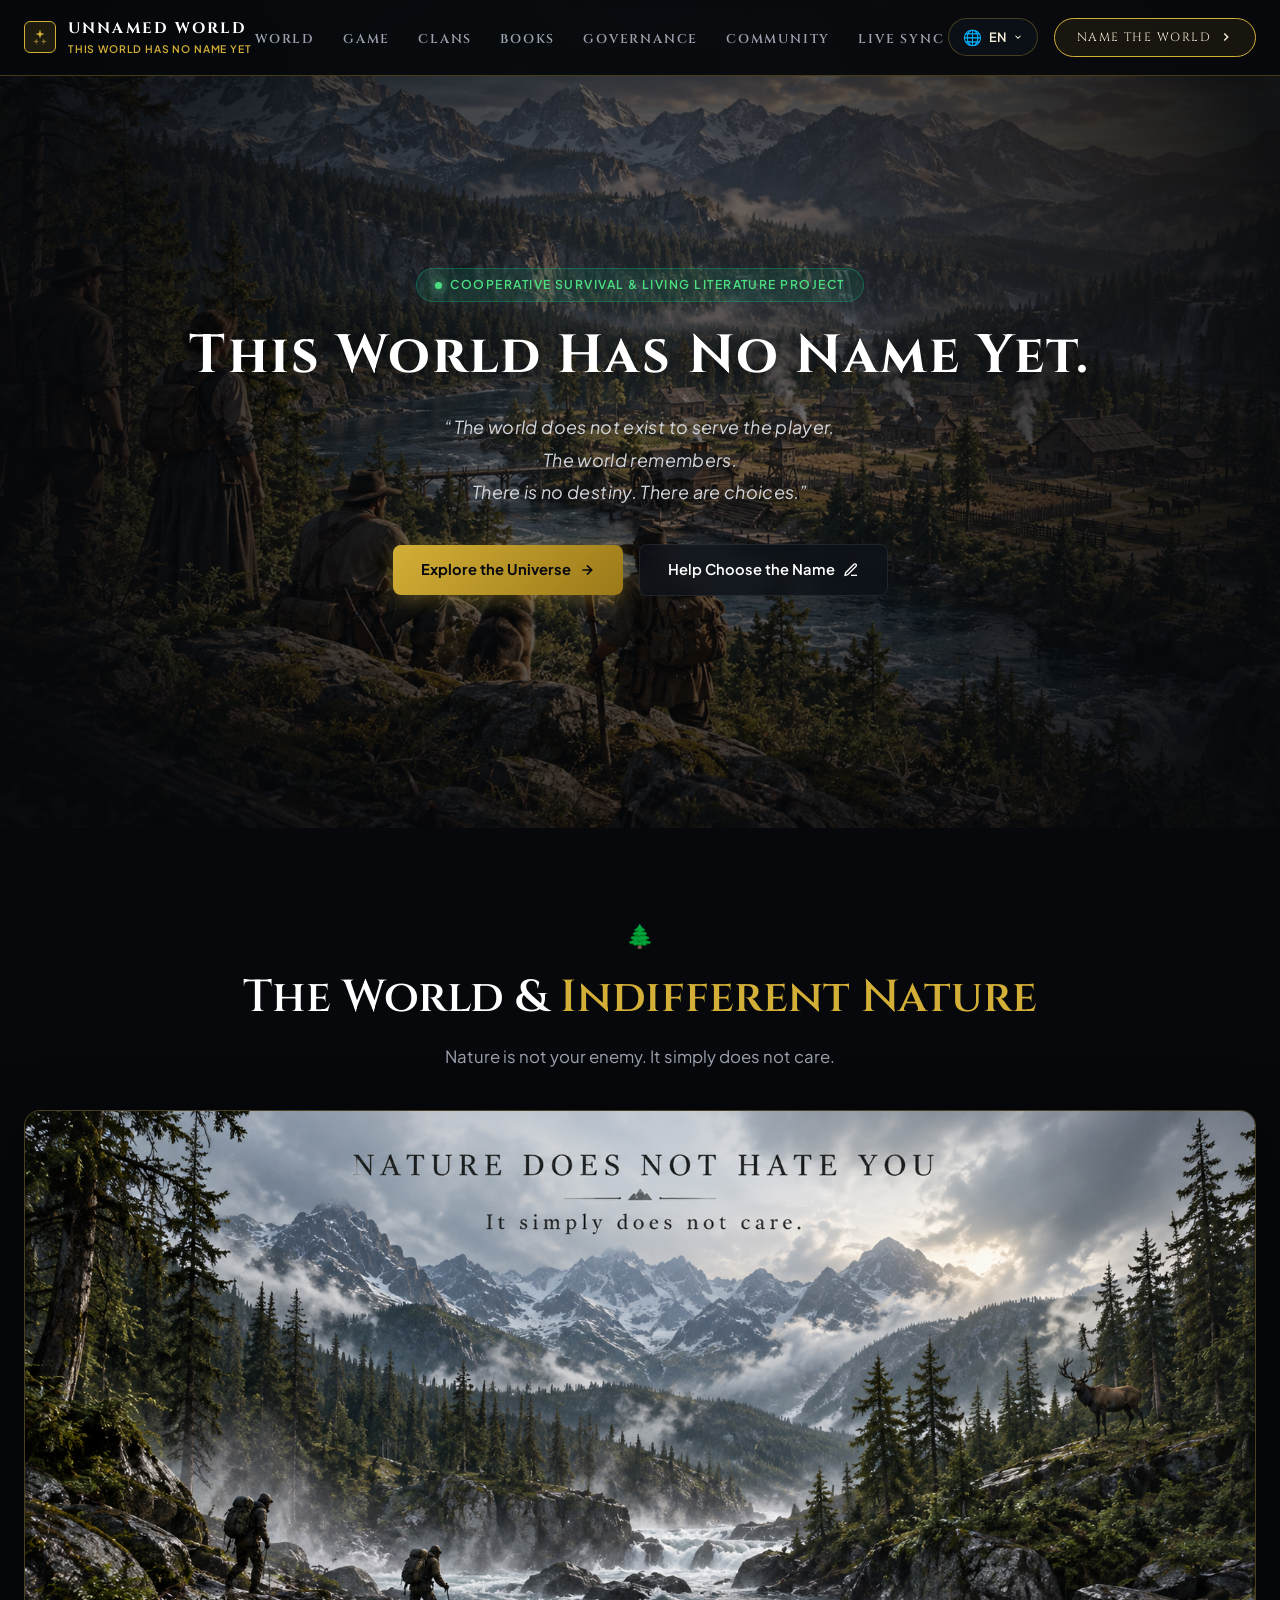
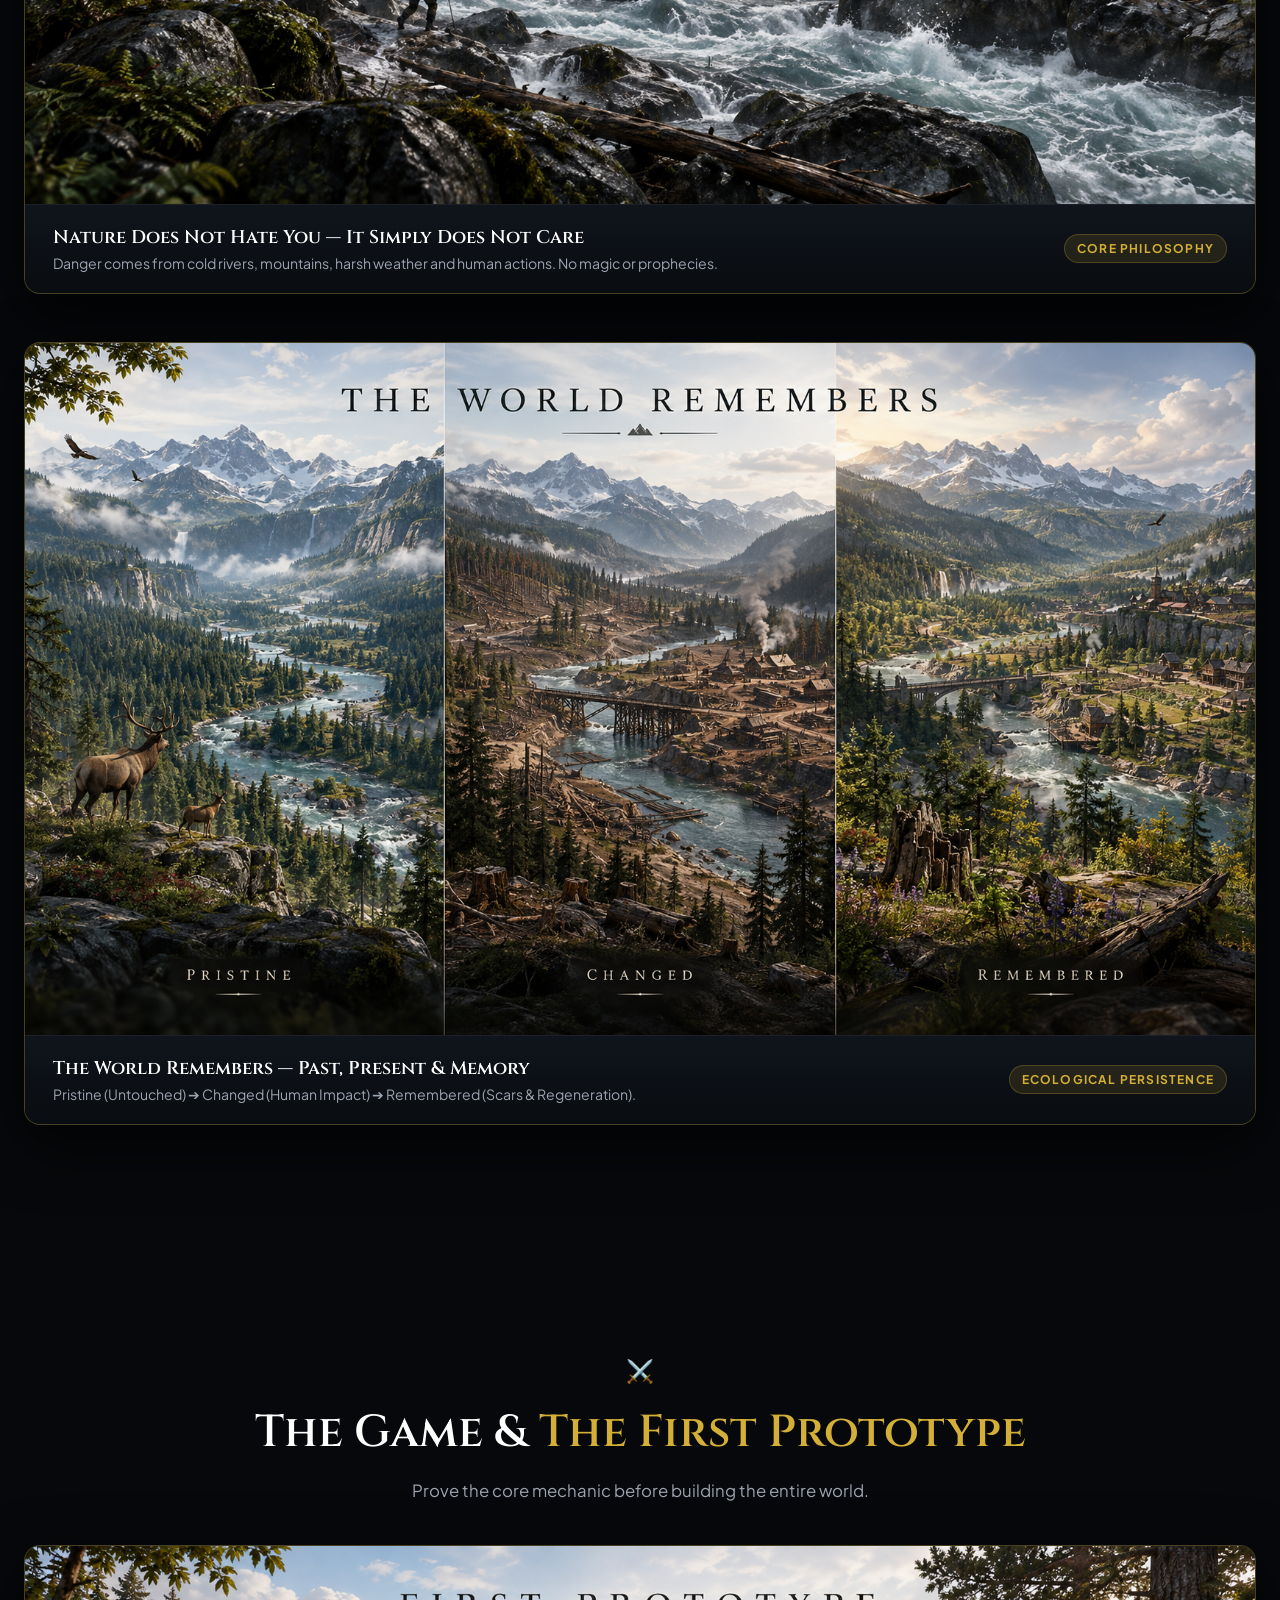
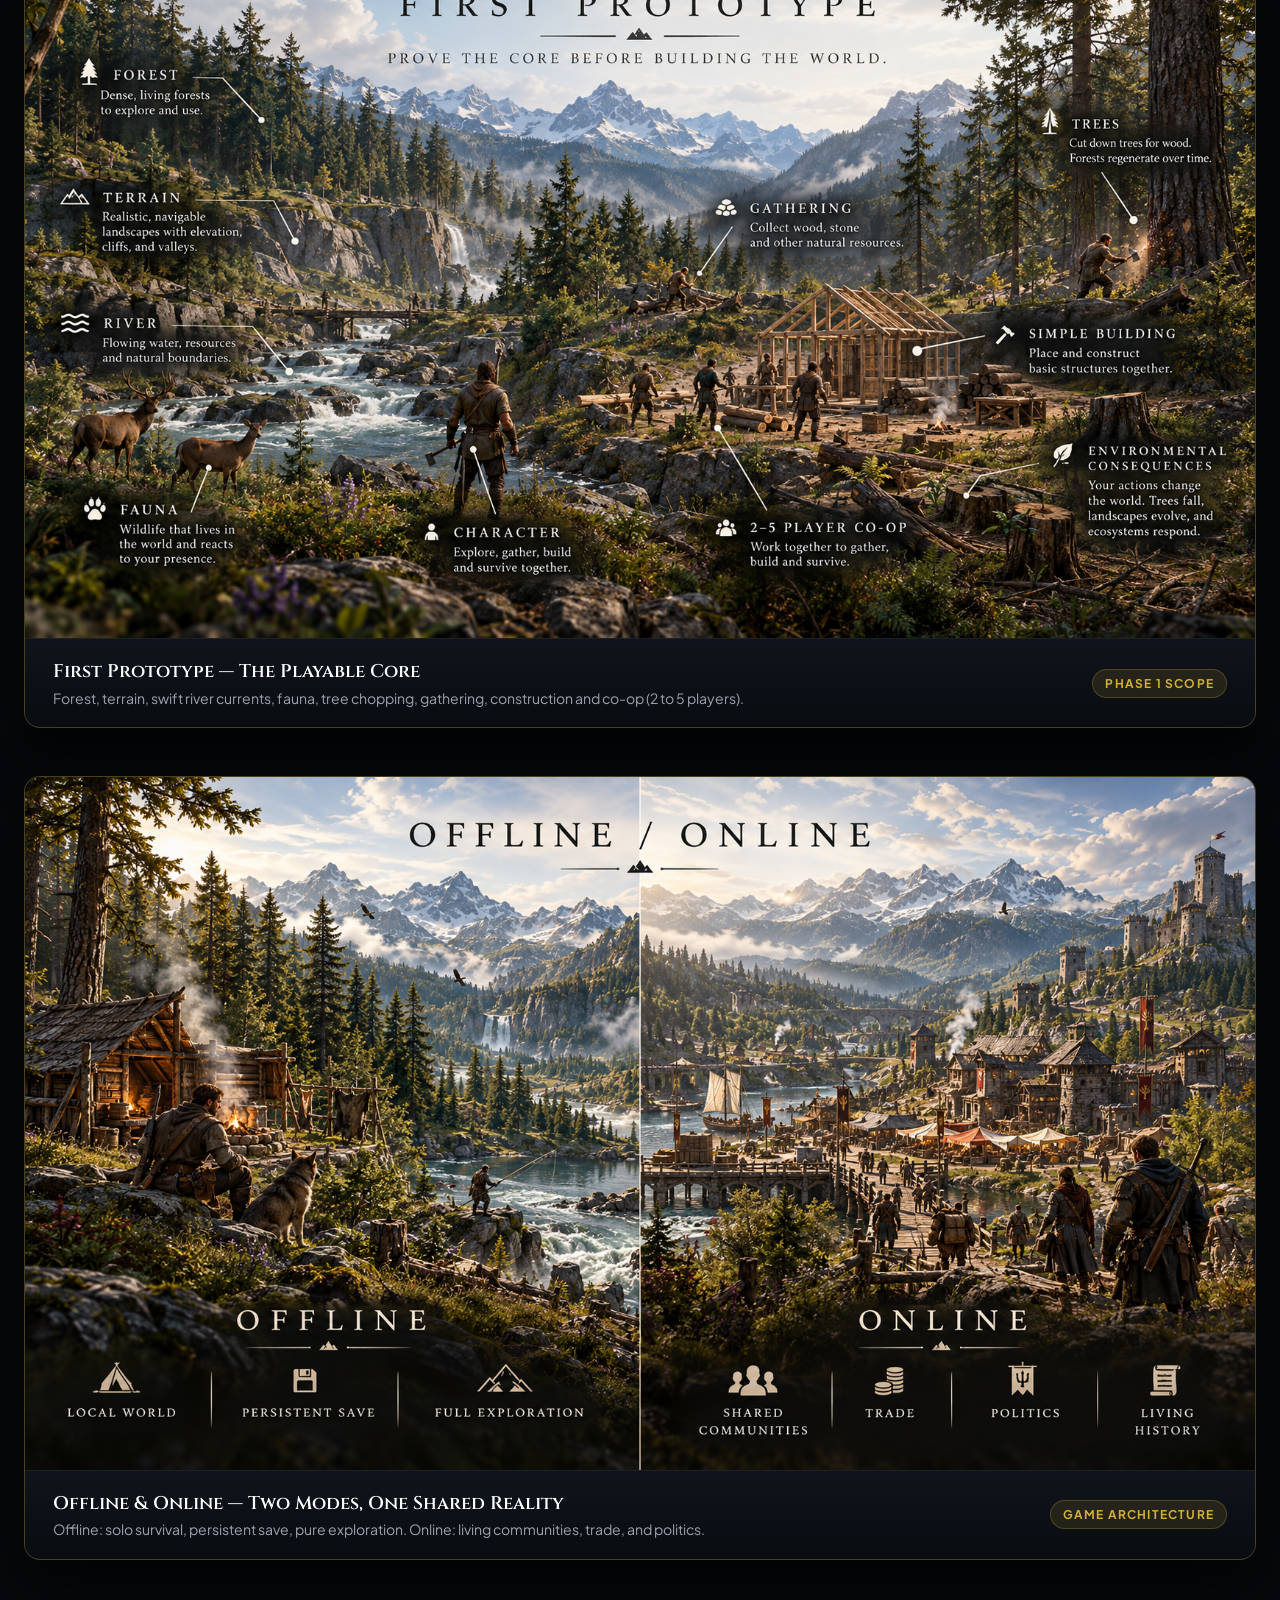
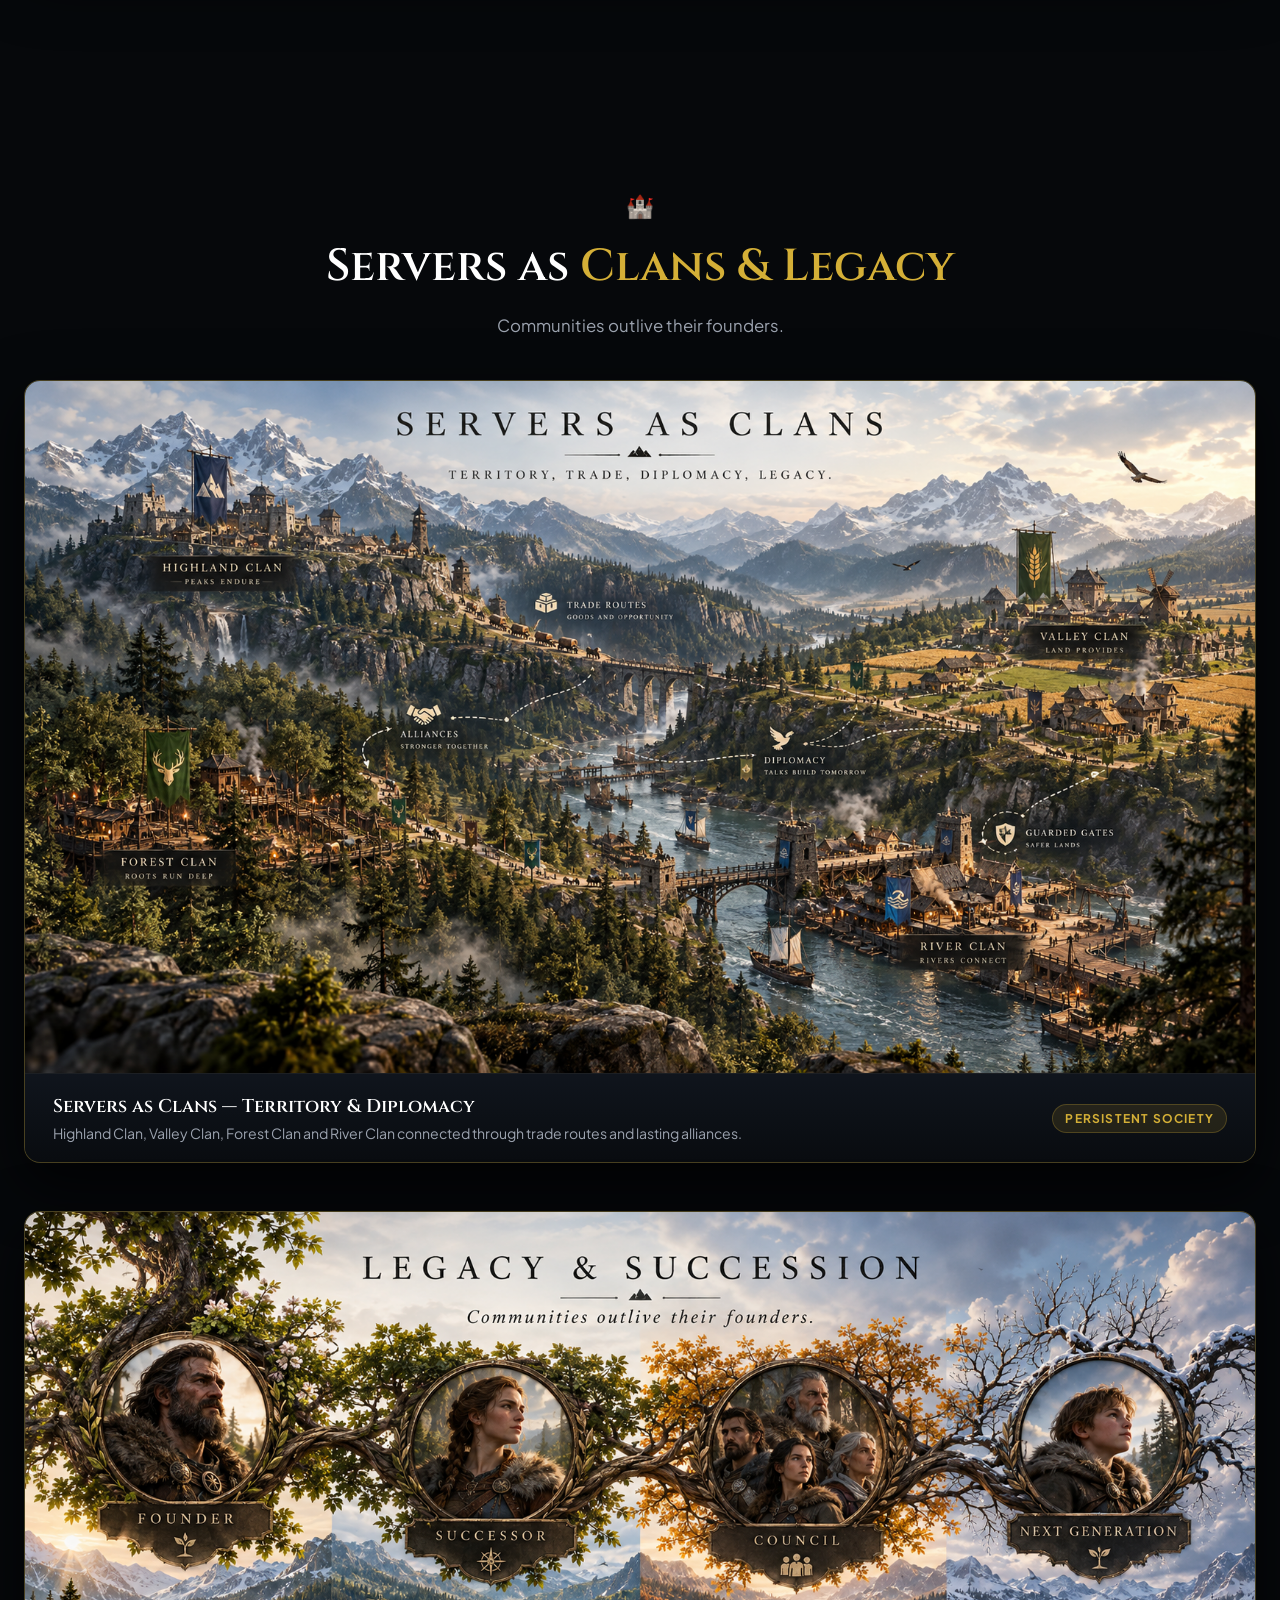
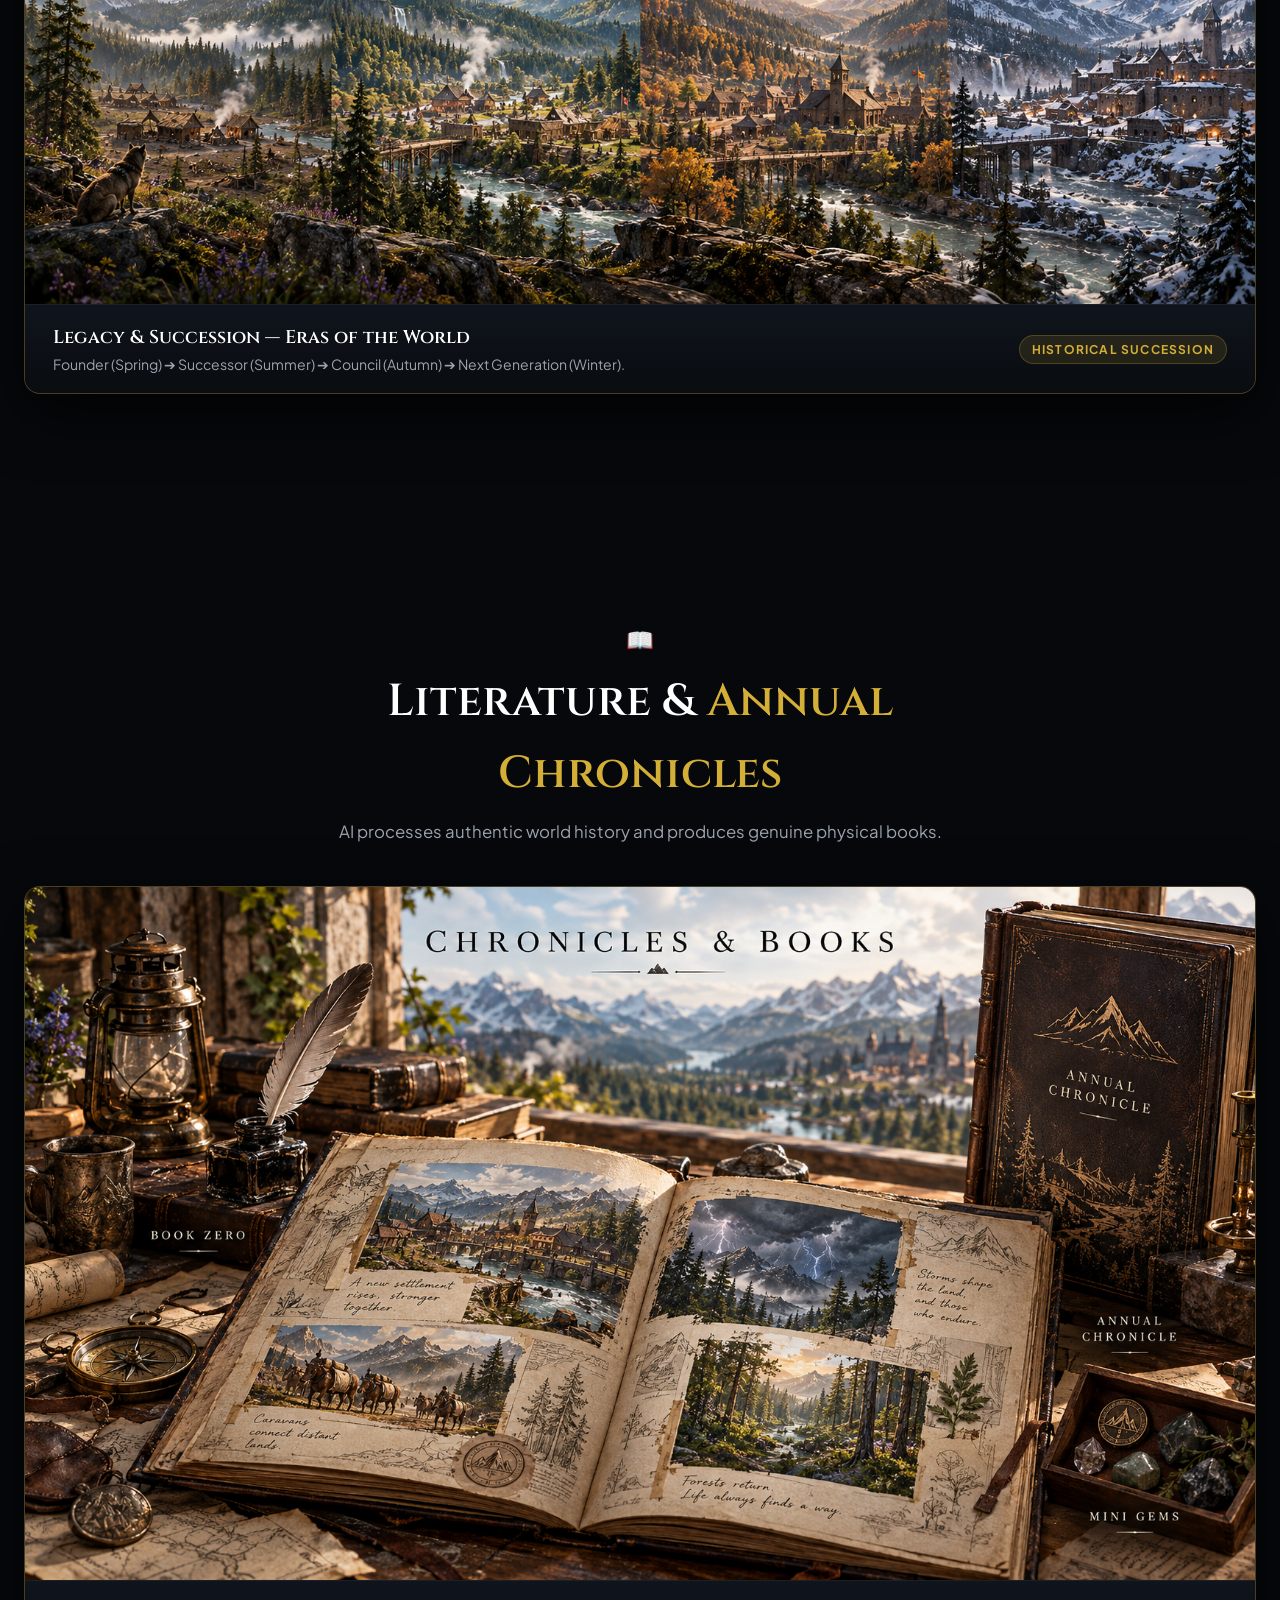
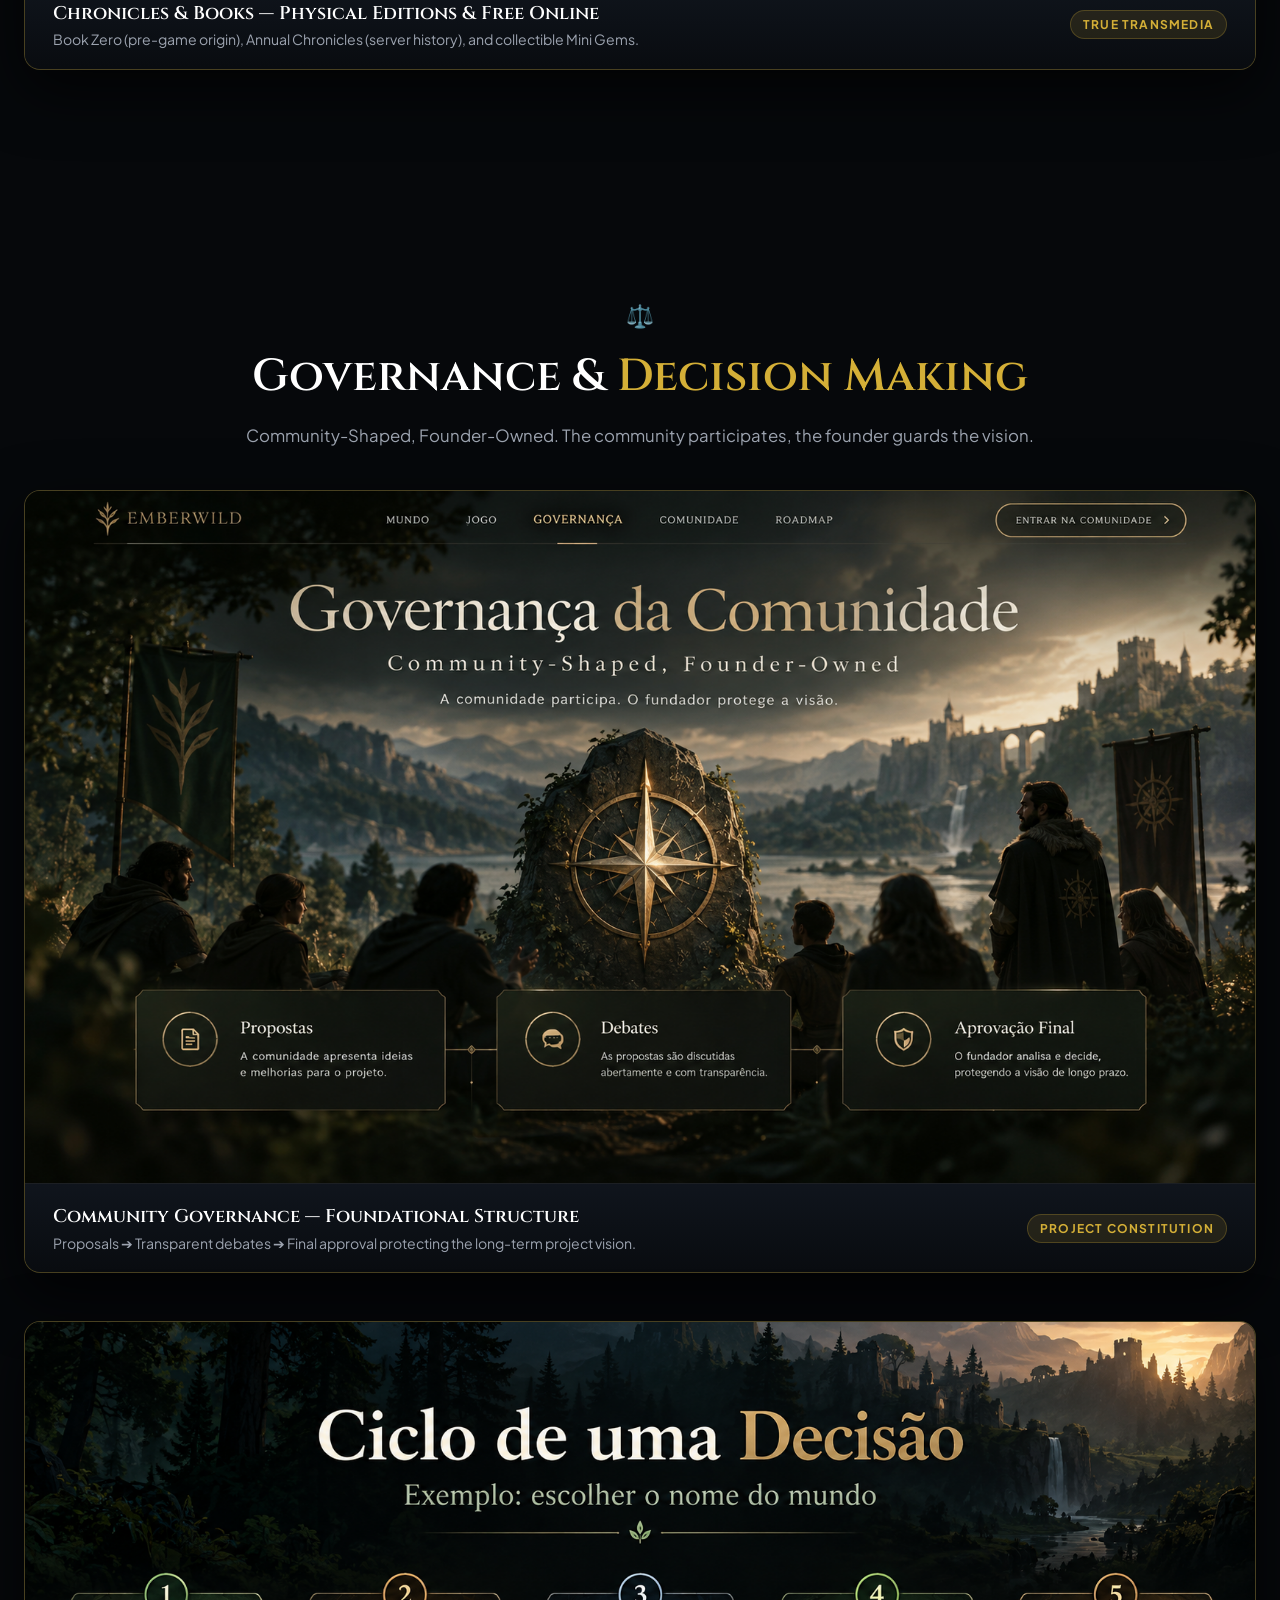
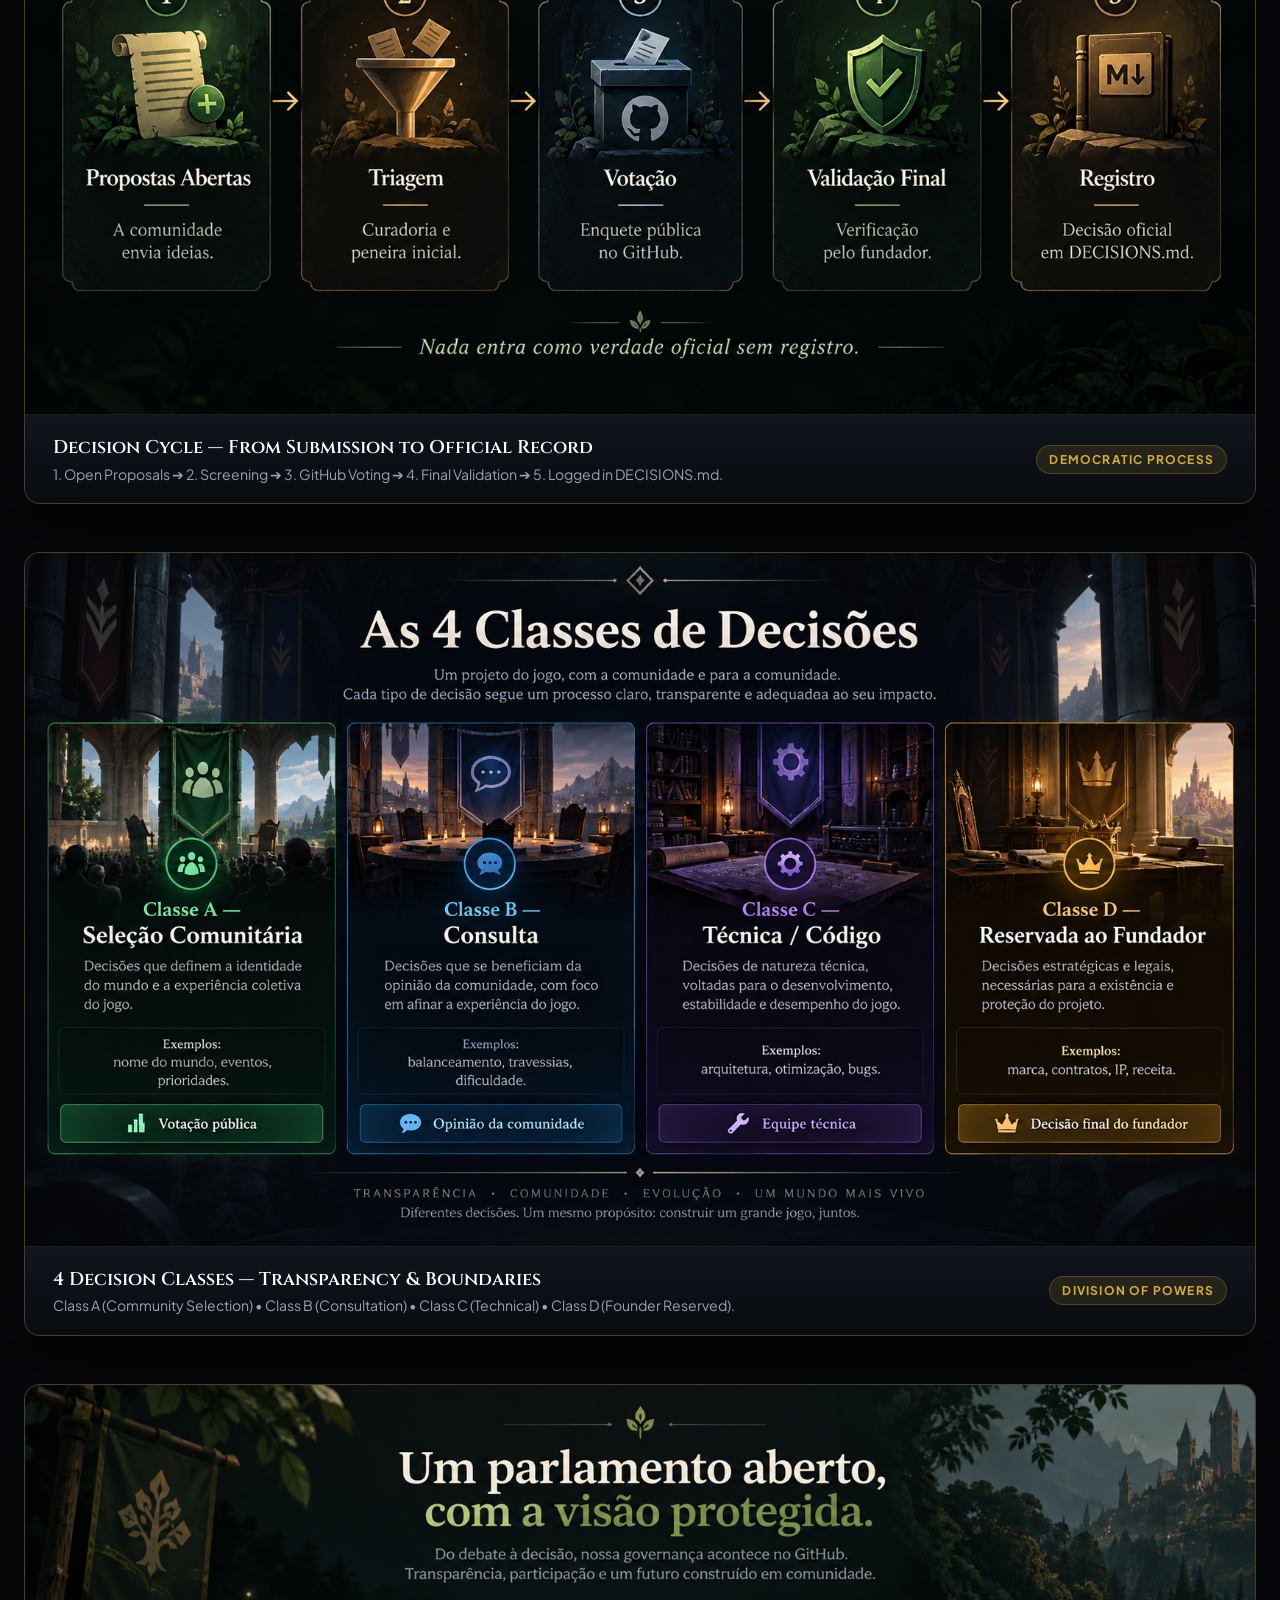
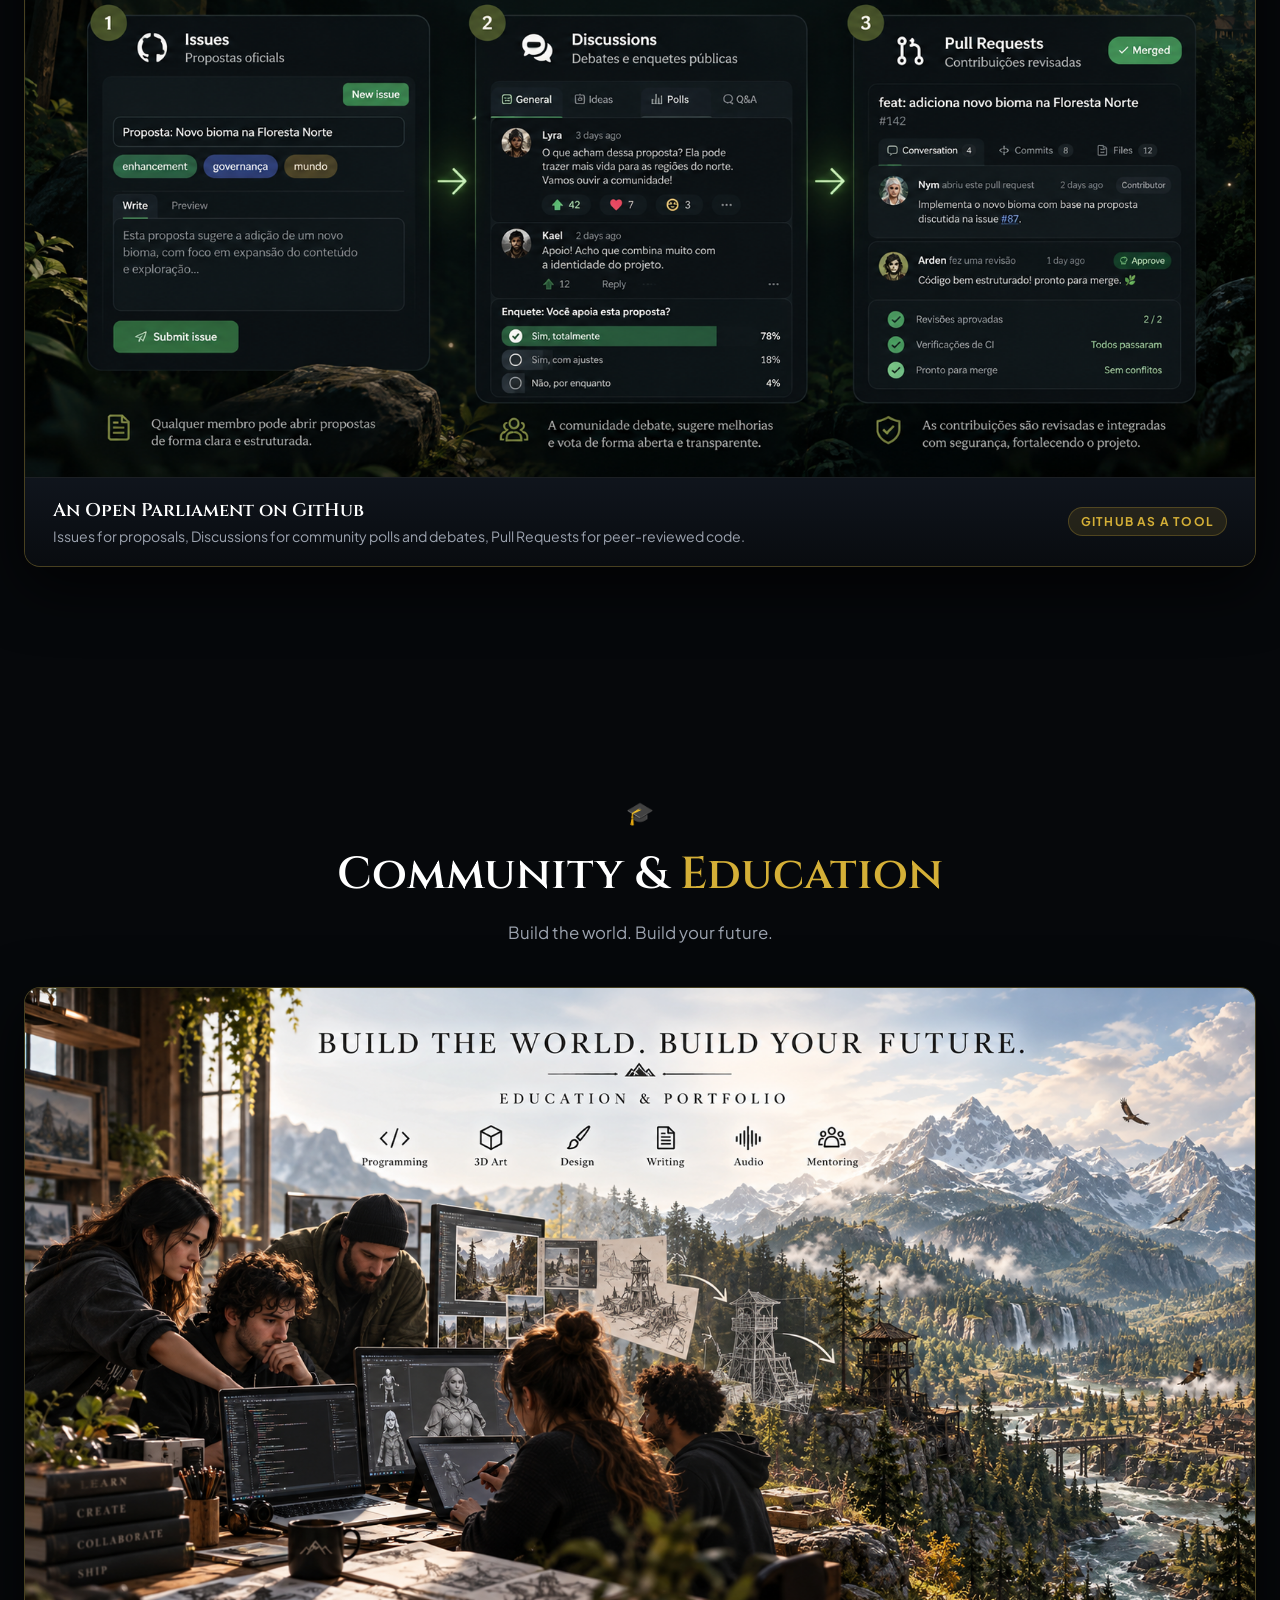
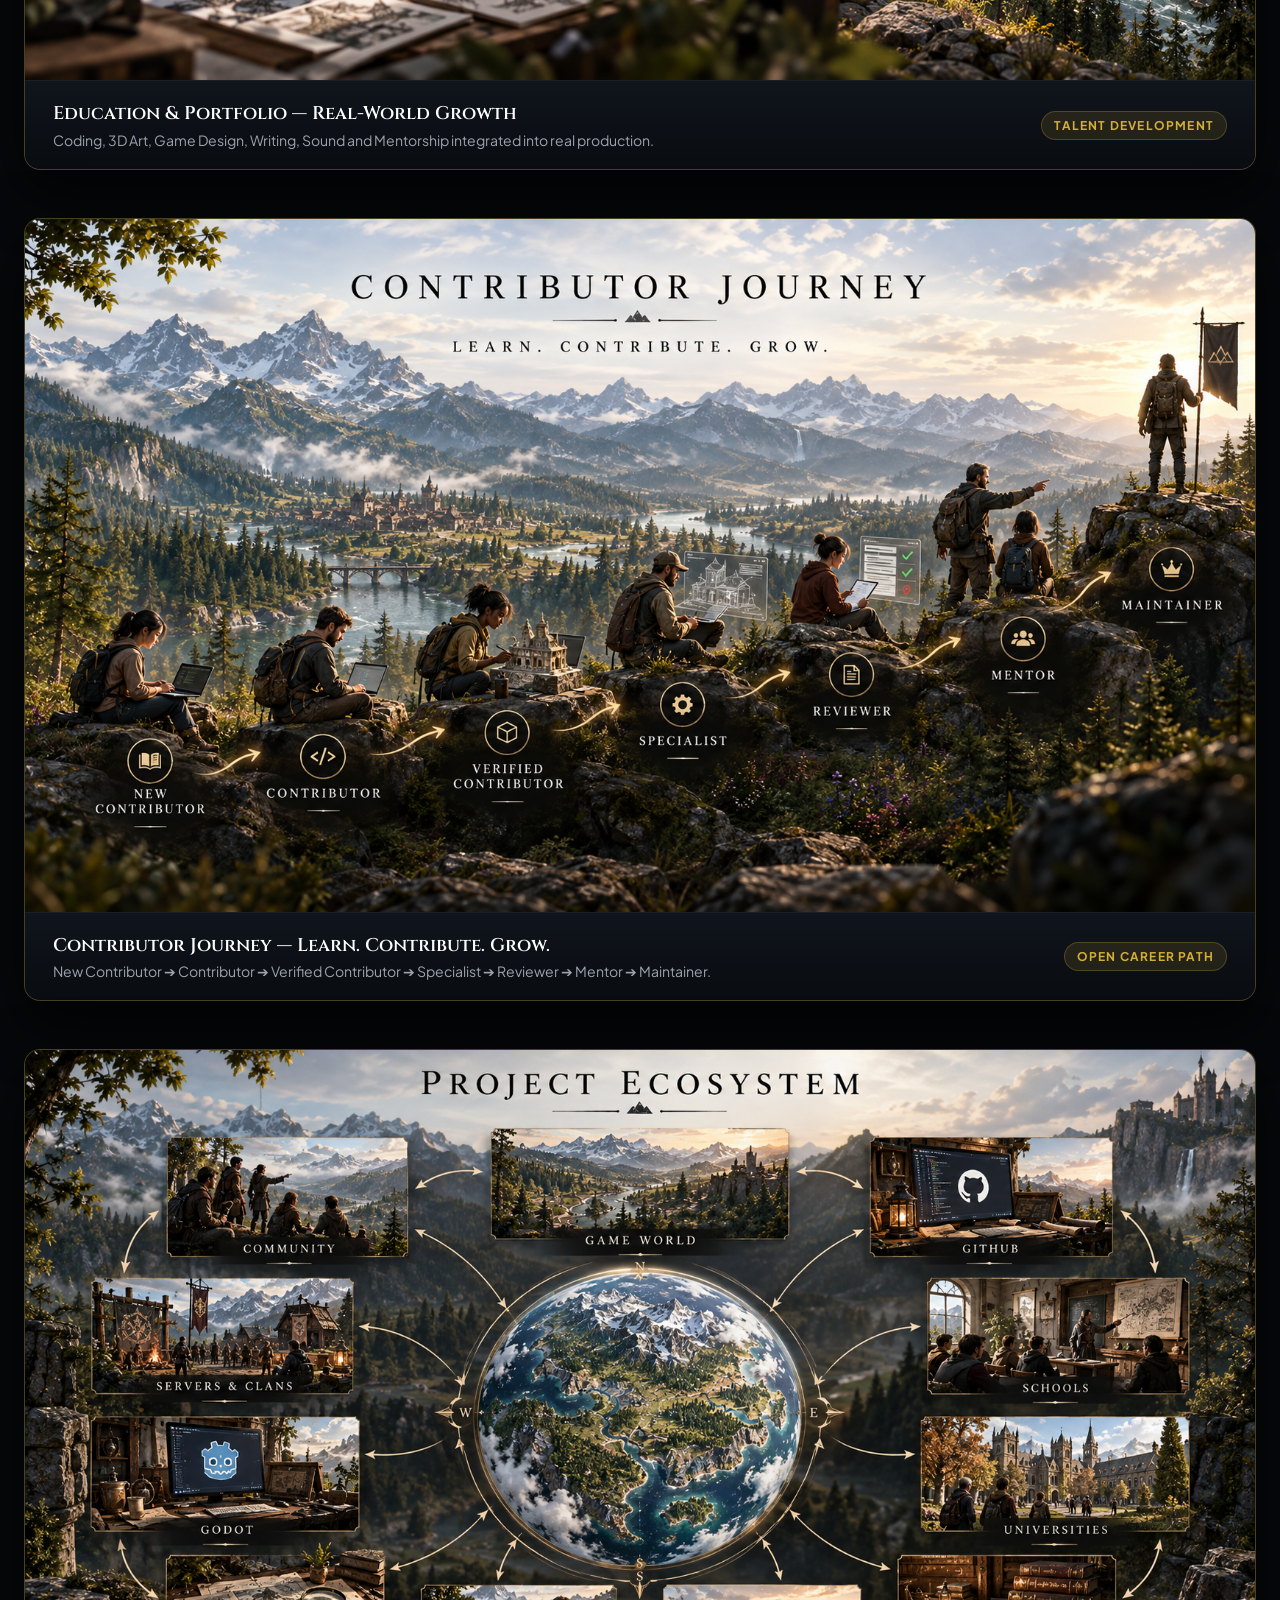
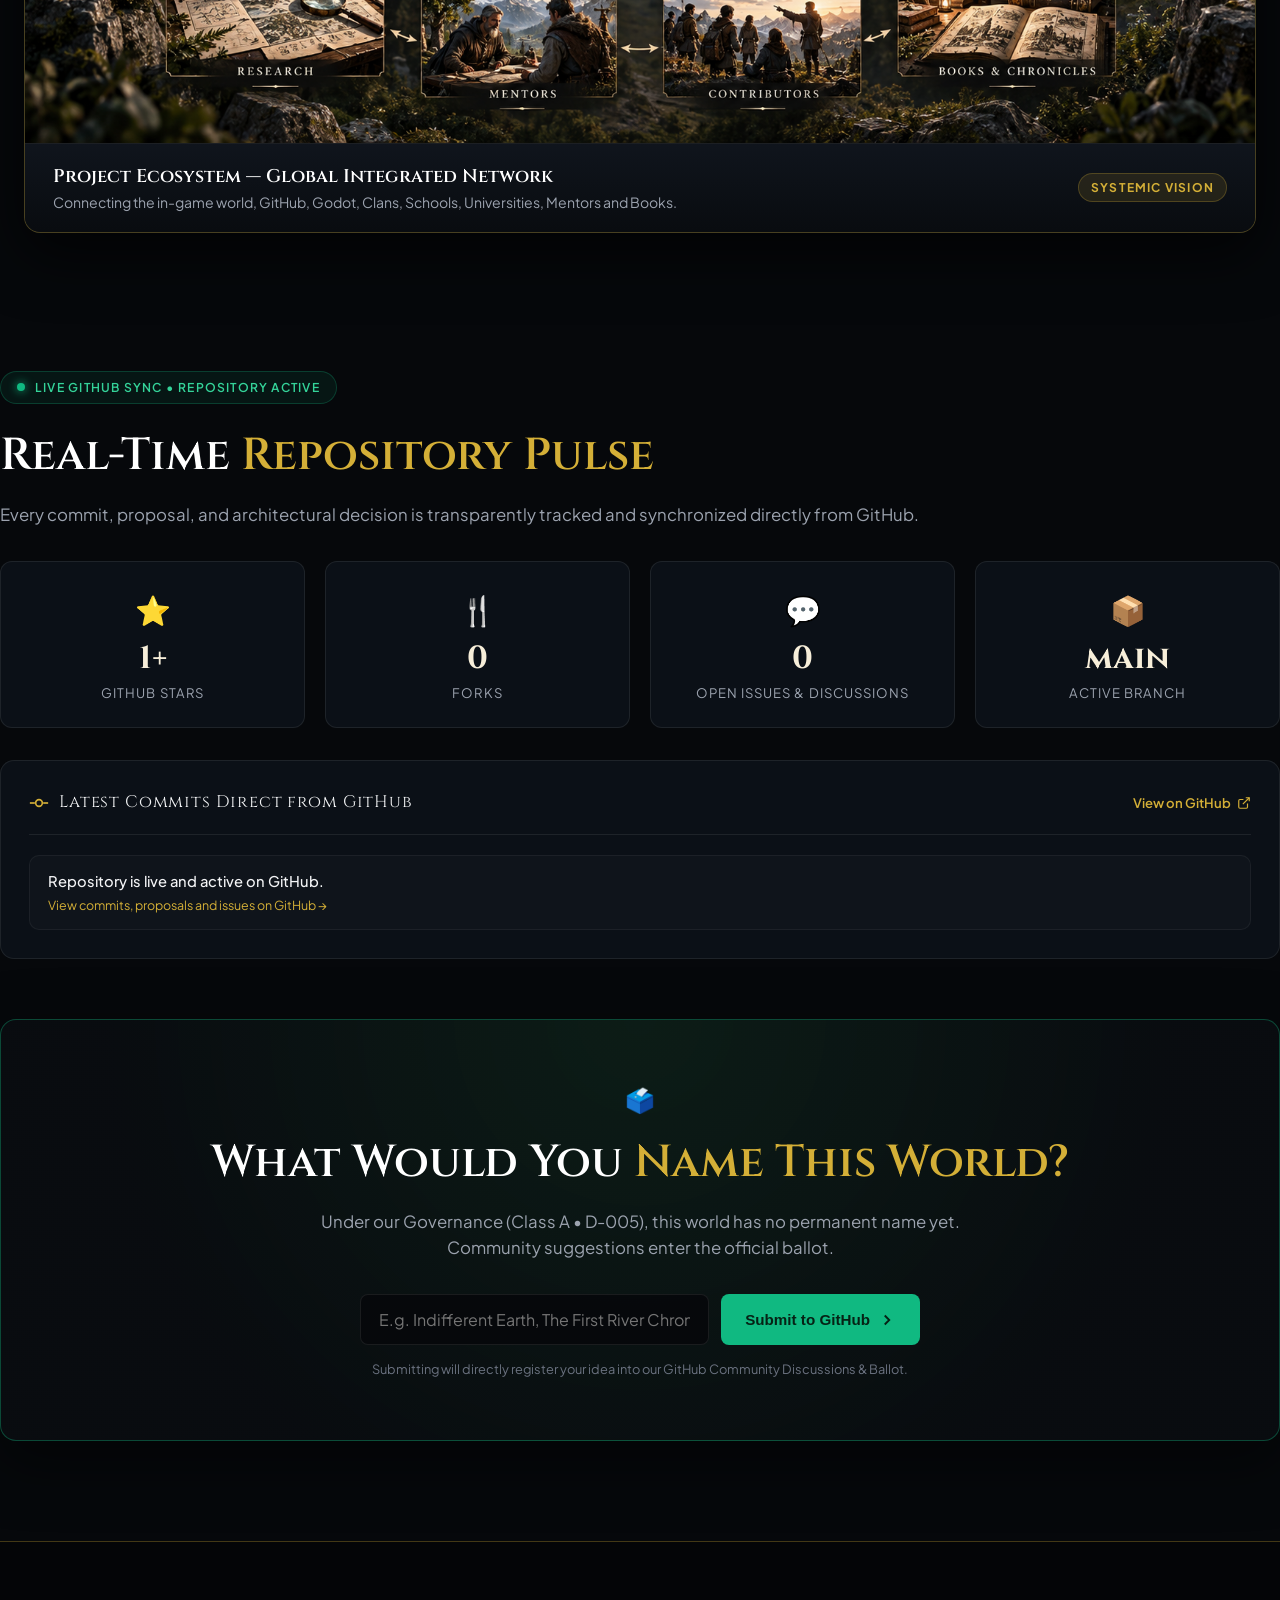
==== web/index.html @ 5311f303 "feat: complete investor memorandum, funding config, live sync and community templates" ====
<!DOCTYPE html>
<html lang="en">
<head>
  <meta charset="UTF-8">
  <meta name="viewport" content="width=device-width, initial-scale=1.0">
  <title>UNNAMED WORLD — Open-Source Living Universe & Community Project</title>
  
  <!-- Meta & SEO -->
  <meta name="description" content="Initial foundation of a realistic, persistent, cooperative world. Nature is not your enemy; it simply does not care.">
  <meta property="og:title" content="This World Has No Name Yet — UNNAMED WORLD">
  <meta property="og:description" content="The world does not exist to serve the player. The world remembers. There is no destiny. There are choices.">
  <meta property="og:image" content="assets/concept/01-hero-world-overlook.png">
  
  <!-- Google Fonts: Cinzel & Plus Jakarta Sans -->
  <link rel="preconnect" href="https://fonts.googleapis.com">
  <link rel="preconnect" href="https://fonts.gstatic.com" crossorigin>
  <link href="https://fonts.googleapis.com/css2?family=Cinzel:wght@500;600;700;800&family=Plus+Jakarta+Sans:wght@400;500;600;700&display=swap" rel="stylesheet">
  
  <!-- Stylesheet -->
  <link rel="stylesheet" href="css/style.css">
</head>
<body>

  <!-- ========================================================================
       TOP NAVIGATION BAR
       - Primary Language: ENGLISH (Default)
       - Direct 1-Click Language Switcher (EN, PT, ES, JA, FR, DE, ZH)
       - Local Anchor Menus (WORLD, GAME, CLANS, BOOKS, GOVERNANCE, COMMUNITY)
       ======================================================================== -->
  <header class="site-header">
    <div class="nav-container">
      
      <!-- Brand Logo / Project Status -->
      <a href="#hero" class="brand-logo">
        <div class="brand-icon">
          <svg width="18" height="18" viewBox="0 0 24 24" fill="currentColor">
            <path d="M12 2L13.5 6.5L18 8L13.5 9.5L12 14L10.5 9.5L6 8L10.5 6.5L12 2Z"/>
            <path d="M7 14L8 17L11 18L8 19L7 22L6 19L3 18L6 17L7 14Z" opacity="0.6"/>
            <path d="M17 14L18 17L21 18L18 19L17 22L16 19L13 18L16 17L17 14Z" opacity="0.6"/>
          </svg>
        </div>
        <div class="brand-text-group">
          <span class="brand-title" data-i18n="brand_title">UNNAMED WORLD</span>
          <span class="brand-status" data-i18n="brand_status">Pre-Alpha Community World</span>
        </div>
      </a>

      <!-- Local Navigation Menu -->
      <nav>
        <ul class="nav-menu">
          <li class="nav-item active"><a href="#mundo" data-i18n="nav_mundo">WORLD</a></li>
          <li class="nav-item"><a href="#jogo" data-i18n="nav_jogo">GAME</a></li>
          <li class="nav-item"><a href="#clas" data-i18n="nav_clas">CLANS</a></li>
          <li class="nav-item"><a href="#livros" data-i18n="nav_livros">BOOKS</a></li>
          <li class="nav-item"><a href="#governanca" data-i18n="nav_governanca">GOVERNANCE</a></li>
          <li class="nav-item"><a href="#comunidade" data-i18n="nav_comunidade">COMMUNITY</a></li>
          <li class="nav-item"><a href="#github-live" data-i18n="nav_github">LIVE SYNC</a></li>
        </ul>
      </nav>

      <!-- Right Action Area: Luxury Language Dropdown + CTA -->
      <div class="nav-actions-group">
        
        <!-- Luxury Compact Language Dropdown -->
        <div class="lang-dropdown-wrapper">
          <button id="langSelectBtn" class="lang-luxury-btn" type="button" aria-label="Select Language">
            <span class="lang-globe">🌐</span>
            <span id="currentLangDisplay">EN</span>
            <svg class="lang-chevron" width="10" height="10" viewBox="0 0 24 24" fill="none" stroke="currentColor" stroke-width="2.5"><polyline points="6 9 12 15 18 9"/></svg>
          </button>
          
          <div id="langSelectMenu" class="lang-luxury-menu">
            <button type="button" class="lang-item active" data-lang="en">
              <span class="item-flag">🇺🇸</span>
              <span class="item-name">English</span>
              <span class="item-code">EN</span>
            </button>
            <button type="button" class="lang-item" data-lang="pt">
              <span class="item-flag">🇧🇷</span>
              <span class="item-name">Português</span>
              <span class="item-code">PT</span>
            </button>
            <button type="button" class="lang-item" data-lang="es">
              <span class="item-flag">🇪🇸</span>
              <span class="item-name">Español</span>
              <span class="item-code">ES</span>
            </button>
            <button type="button" class="lang-item" data-lang="ja">
              <span class="item-flag">🇯🇵</span>
              <span class="item-name">日本語</span>
              <span class="item-code">JA</span>
            </button>
            <button type="button" class="lang-item" data-lang="fr">
              <span class="item-flag">🇫🇷</span>
              <span class="item-name">Français</span>
              <span class="item-code">FR</span>
            </button>
            <button type="button" class="lang-item" data-lang="de">
              <span class="item-flag">🇩🇪</span>
              <span class="item-name">Deutsch</span>
              <span class="item-code">DE</span>
            </button>
            <button type="button" class="lang-item" data-lang="zh">
              <span class="item-flag">🇨🇳</span>
              <span class="item-name">简体中文</span>
              <span class="item-code">ZH</span>
            </button>
          </div>
        </div>

        <!-- Local CTA: Name The World -->
        <a href="#batizar" class="btn-nav-action">
          <span data-i18n="btn_name_world">NAME THE WORLD</span>
          <svg width="14" height="14" viewBox="0 0 24 24" fill="none" stroke="currentColor" stroke-width="2.5"><polyline points="9 18 15 12 9 6"/></svg>
        </a>

      </div>
    </div>
  </header>

  <!-- ========================================================================
       HERO: THIS WORLD HAS NO NAME YET
       (CLEAN PANORAMIC ARTWORK - BALANCED TITLE & REFINED QUOTE)
       ======================================================================== -->
  <section id="hero" class="hero-clean-section">
    <div class="hero-clean-overlay"></div>

    <div class="hero-clean-content">
      <div class="hero-badge">
        <span class="badge-dot"></span>
        <span data-i18n="hero_badge">Cooperative Survival & Living Literature</span>
      </div>

      <h1 class="hero-main-title" data-i18n="hero_title">This World Has No Name Yet</h1>

      <p class="hero-pillars-quote" data-i18n="hero_quote">
        “The world does not exist to serve the player. The world remembers.<br>
        There is no destiny. There are choices.”
      </p>

      <div class="hero-btn-row">
        <a href="#mundo" class="btn-gold">
          <span data-i18n="hero_btn_explore">Explore the Universe</span>
          <svg width="16" height="16" viewBox="0 0 24 24" fill="none" stroke="currentColor" stroke-width="2.5"><path d="M5 12h14M12 5l7 7-7 7"/></svg>
        </a>
        <a href="#batizar" class="btn-outline">
          <span data-i18n="hero_btn_name">Help Choose the Name</span>
          <svg width="16" height="16" viewBox="0 0 24 24" fill="none" stroke="currentColor" stroke-width="2"><path d="M12 20h9"/><path d="M16.5 3.5a2.121 2.121 0 0 1 3 3L7 19l-4 1 1-4L16.5 3.5z"/></svg>
        </a>
      </div>
    </div>
  </section>

  <!-- ========================================================================
       SECTION: THE WORLD & INDIFFERENT NATURE (#mundo)
       ======================================================================== -->
  <section id="mundo" class="showcase-section">
    <div class="section-head">
      <div style="font-size: 1.4rem; color: var(--gold-primary); margin-bottom: 8px;">🌲</div>
      <h2 class="section-cinzel" data-i18n="sec_mundo_title">The World & <span>Indifferent Nature</span></h2>
      <p class="section-sub" data-i18n="sec_mundo_sub">Nature is not your enemy. It simply does not care.</p>
    </div>

    <!-- Infographic 1: Nature Does Not Hate You -->
    <div class="infographic-card">
      <img src="assets/showcase/13-nature-does-not-hate-you.png" alt="Nature Does Not Hate You — It Simply Does Not Care" class="infographic-img" loading="lazy">
      <div class="infographic-bar">
        <div>
          <h3 class="infographic-title" data-i18n="card_13_title">Nature Does Not Hate You — It Simply Does Not Care</h3>
          <p class="infographic-desc" data-i18n="card_13_desc">Danger comes from cold rivers, mountains, harsh weather and human actions. No magic or prophecies.</p>
        </div>
        <span class="infographic-tag" data-i18n="card_13_tag">Core Philosophy</span>
      </div>
    </div>

    <!-- Infographic 2: The World Remembers -->
    <div class="infographic-card">
      <img src="assets/showcase/05-world-remembers.png" alt="The World Remembers — Past, Present & Memory" class="infographic-img" loading="lazy">
      <div class="infographic-bar">
        <div>
          <h3 class="infographic-title" data-i18n="card_05_title">The World Remembers — Past, Present & Memory</h3>
          <p class="infographic-desc" data-i18n="card_05_desc">Pristine (Untouched) ➔ Changed (Human Impact) ➔ Remembered (Scars & Regeneration).</p>
        </div>
        <span class="infographic-tag" data-i18n="card_05_tag">Ecological Persistence</span>
      </div>
    </div>
  </section>

  <!-- ========================================================================
       SECTION: THE GAME & THE FIRST PROTOTYPE (#jogo)
       ======================================================================== -->
  <section id="jogo" class="showcase-section">
    <div class="section-head">
      <div style="font-size: 1.4rem; color: var(--gold-primary); margin-bottom: 8px;">⚔️</div>
      <h2 class="section-cinzel" data-i18n="sec_jogo_title">The Game & <span>The First Prototype</span></h2>
      <p class="section-sub" data-i18n="sec_jogo_sub">Prove the core mechanic before building the entire world.</p>
    </div>

    <!-- Infographic 3: First Prototype -->
    <div class="infographic-card">
      <img src="assets/showcase/14-first-prototype.png" alt="First Prototype — 10 Core Mechanics" class="infographic-img" loading="lazy">
      <div class="infographic-bar">
        <div>
          <h3 class="infographic-title" data-i18n="card_14_title">First Prototype — The Playable Core</h3>
          <p class="infographic-desc" data-i18n="card_14_desc">Forest, terrain, swift river currents, fauna, tree chopping, gathering, construction and co-op (2 to 5 players).</p>
        </div>
        <span class="infographic-tag" data-i18n="card_14_tag">Phase 1 Scope</span>
      </div>
    </div>

    <!-- Infographic 4: Offline / Online -->
    <div class="infographic-card">
      <img src="assets/showcase/12-offline-online.png" alt="Offline & Online Game Modes" class="infographic-img" loading="lazy">
      <div class="infographic-bar">
        <div>
          <h3 class="infographic-title" data-i18n="card_12_title">Offline & Online — Two Modes, One Shared Reality</h3>
          <p class="infographic-desc" data-i18n="card_12_desc">Offline: solo survival, persistent save, pure exploration. Online: living communities, trade, and politics.</p>
        </div>
        <span class="infographic-tag" data-i18n="card_12_tag">Game Architecture</span>
      </div>
    </div>
  </section>

  <!-- ========================================================================
       SECTION: SERVERS AS CLANS & SUCCESSION (#clas)
       ======================================================================== -->
  <section id="clas" class="showcase-section">
    <div class="section-head">
      <div style="font-size: 1.4rem; color: var(--gold-primary); margin-bottom: 8px;">🏰</div>
      <h2 class="section-cinzel" data-i18n="sec_clas_title">Servers as <span>Clans & Legacy</span></h2>
      <p class="section-sub" data-i18n="sec_clas_sub">Communities outlive their founders.</p>
    </div>

    <!-- Infographic 5: Servers as Clans -->
    <div class="infographic-card">
      <img src="assets/showcase/09-servers-as-clans.png" alt="Servers as Clans — Territory, Trade, Diplomacy & Legacy" class="infographic-img" loading="lazy">
      <div class="infographic-bar">
        <div>
          <h3 class="infographic-title" data-i18n="card_09_title">Servers as Clans — Territory & Diplomacy</h3>
          <p class="infographic-desc" data-i18n="card_09_desc">Highland Clan, Valley Clan, Forest Clan and River Clan connected through trade routes and lasting alliances.</p>
        </div>
        <span class="infographic-tag" data-i18n="card_09_tag">Persistent Society</span>
      </div>
    </div>

    <!-- Infographic 6: Legacy & Succession -->
    <div class="infographic-card">
      <img src="assets/showcase/10-legacy-succession.png" alt="Legacy & Succession — Communities Outlive Their Founders" class="infographic-img" loading="lazy">
      <div class="infographic-bar">
        <div>
          <h3 class="infographic-title" data-i18n="card_10_title">Legacy & Succession — Eras of the World</h3>
          <p class="infographic-desc" data-i18n="card_10_desc">Founder (Spring) ➔ Successor (Summer) ➔ Council (Autumn) ➔ Next Generation (Winter).</p>
        </div>
        <span class="infographic-tag" data-i18n="card_10_tag">Historical Succession</span>
      </div>
    </div>
  </section>

  <!-- ========================================================================
       SECTION: LITERATURE & ANNUAL CHRONICLES (#livros)
       ======================================================================== -->
  <section id="livros" class="showcase-section">
    <div class="section-head">
      <div style="font-size: 1.4rem; color: var(--gold-primary); margin-bottom: 8px;">📖</div>
      <h2 class="section-cinzel" data-i18n="sec_livros_title">Literature & <span>Annual Chronicles</span></h2>
      <p class="section-sub" data-i18n="sec_livros_sub">AI processes authentic world history and produces genuine physical books.</p>
    </div>

    <!-- Infographic 7: Chronicles & Books -->
    <div class="infographic-card">
      <img src="assets/showcase/11-chronicles-books.png" alt="Book Zero, Annual Chronicles and Mini Gems" class="infographic-img" loading="lazy">
      <div class="infographic-bar">
        <div>
          <h3 class="infographic-title" data-i18n="card_11_title">Chronicles & Books — Physical Editions & Free Online</h3>
          <p class="infographic-desc" data-i18n="card_11_desc">Book Zero (pre-game origin), Annual Chronicles (server history), and collectible Mini Gems.</p>
        </div>
        <span class="infographic-tag" data-i18n="card_11_tag">True Transmedia</span>
      </div>
    </div>
  </section>

  <!-- ========================================================================
       SECTION: COMMUNITY GOVERNANCE (#governanca)
       ======================================================================== -->
  <section id="governanca" class="showcase-section">
    <div class="section-head">
      <div style="font-size: 1.4rem; color: var(--gold-primary); margin-bottom: 8px;">⚖️</div>
      <h2 class="section-cinzel" data-i18n="sec_gov_title">Governance & <span>Decision Making</span></h2>
      <p class="section-sub" data-i18n="sec_gov_sub">Community-Shaped, Founder-Owned. The community participates, the founder guards the vision.</p>
    </div>

    <!-- Infographic 8: Hero Governance -->
    <div class="infographic-card">
      <img src="assets/showcase/01-hero-governance.png" alt="Community Governance" class="infographic-img" loading="lazy">
      <div class="infographic-bar">
        <div>
          <h3 class="infographic-title" data-i18n="card_01_title">Community Governance — Foundational Structure</h3>
          <p class="infographic-desc" data-i18n="card_01_desc">Proposals ➔ Transparent debates ➔ Final approval protecting the long-term project vision.</p>
        </div>
        <span class="infographic-tag" data-i18n="card_01_tag">Project Constitution</span>
      </div>
    </div>

    <!-- Infographic 9: Decision Cycle -->
    <div class="infographic-card">
      <img src="assets/showcase/02-decision-cycle.png" alt="Decision Cycle" class="infographic-img" loading="lazy">
      <div class="infographic-bar">
        <div>
          <h3 class="infographic-title" data-i18n="card_02_title">Decision Cycle — From Submission to Official Record</h3>
          <p class="infographic-desc" data-i18n="card_02_desc">1. Open Proposals ➔ 2. Screening ➔ 3. GitHub Voting ➔ 4. Final Validation ➔ 5. Logged in DECISIONS.md.</p>
        </div>
        <span class="infographic-tag" data-i18n="card_02_tag">Democratic Process</span>
      </div>
    </div>

    <!-- Infographic 10: 4 Decision Classes -->
    <div class="infographic-card">
      <img src="assets/showcase/03-decision-classes.png" alt="4 Decision Classes" class="infographic-img" loading="lazy">
      <div class="infographic-bar">
        <div>
          <h3 class="infographic-title" data-i18n="card_03_title">4 Decision Classes — Transparency & Boundaries</h3>
          <p class="infographic-desc" data-i18n="card_03_desc">Class A (Community Selection) • Class B (Consultation) • Class C (Technical) • Class D (Founder Reserved).</p>
        </div>
        <span class="infographic-tag" data-i18n="card_03_tag">Division of Powers</span>
      </div>
    </div>

    <!-- Infographic 11: Parliament on GitHub -->
    <div class="infographic-card">
      <img src="assets/showcase/04-github-parliament.png" alt="An Open Parliament on GitHub" class="infographic-img" loading="lazy">
      <div class="infographic-bar">
        <div>
          <h3 class="infographic-title" data-i18n="card_04_title">An Open Parliament on GitHub</h3>
          <p class="infographic-desc" data-i18n="card_04_desc">Issues for proposals, Discussions for community polls and debates, Pull Requests for peer-reviewed code.</p>
        </div>
        <span class="infographic-tag" data-i18n="card_04_tag">GitHub as a Tool</span>
      </div>
    </div>
  </section>

  <!-- ========================================================================
       SECTION: COMMUNITY, EDUCATION & ECOSYSTEM (#comunidade)
       ======================================================================== -->
  <section id="comunidade" class="showcase-section">
    <div class="section-head">
      <div style="font-size: 1.4rem; color: var(--gold-primary); margin-bottom: 8px;">🎓</div>
      <h2 class="section-cinzel" data-i18n="sec_com_title">Community & <span>Education</span></h2>
      <p class="section-sub" data-i18n="sec_com_sub">Build the world. Build your future.</p>
    </div>

    <!-- Infographic 12: Education & Portfolio -->
    <div class="infographic-card">
      <img src="assets/showcase/06-education-portfolio.png" alt="Build the World, Build Your Future" class="infographic-img" loading="lazy">
      <div class="infographic-bar">
        <div>
          <h3 class="infographic-title" data-i18n="card_06_title">Education & Portfolio — Real-World Growth</h3>
          <p class="infographic-desc" data-i18n="card_06_desc">Coding, 3D Art, Game Design, Writing, Sound and Mentorship integrated into real production.</p>
        </div>
        <span class="infographic-tag" data-i18n="card_06_tag">Talent Development</span>
      </div>
    </div>

    <!-- Infographic 13: Contributor Journey -->
    <div class="infographic-card">
      <img src="assets/showcase/07-contributor-journey.png" alt="Contributor Journey" class="infographic-img" loading="lazy">
      <div class="infographic-bar">
        <div>
          <h3 class="infographic-title" data-i18n="card_07_title">Contributor Journey — Learn. Contribute. Grow.</h3>
          <p class="infographic-desc" data-i18n="card_07_desc">New Contributor ➔ Contributor ➔ Verified Contributor ➔ Specialist ➔ Reviewer ➔ Mentor ➔ Maintainer.</p>
        </div>
        <span class="infographic-tag" data-i18n="card_07_tag">Open Career Path</span>
      </div>
    </div>

    <!-- Infographic 14: Project Ecosystem -->
    <div class="infographic-card">
      <img src="assets/showcase/08-project-ecosystem.png" alt="Full Project Ecosystem" class="infographic-img" loading="lazy">
      <div class="infographic-bar">
        <div>
          <h3 class="infographic-title" data-i18n="card_08_title">Project Ecosystem — Global Integrated Network</h3>
          <p class="infographic-desc" data-i18n="card_08_desc">Connecting the in-game world, GitHub, Godot, Clans, Schools, Universities, Mentors and Books.</p>
        </div>
        <span class="infographic-tag" data-i18n="card_08_tag">Systemic Vision</span>
      </div>
    </div>
  </section>

  <!-- ========================================================================
       SECTION: GITHUB LIVE SYNC & REAL-TIME ACTIVITY (#github-live)
       ======================================================================== -->
  <section id="github-live" class="section-container">
    <div class="section-header">
      <div class="live-pulse-badge">
        <span class="live-pulse-dot"></span>
        <span id="githubPulseText">LIVE GITHUB SYNC • REPOSITORY ACTIVE</span>
      </div>
      <h2 class="section-cinzel" data-i18n="sec_live_title">Real-Time <span>Repository Pulse</span></h2>
      <p class="section-sub" data-i18n="sec_live_sub">
        Every commit, proposal, and architectural decision is transparently tracked and synchronized directly from GitHub.
      </p>
    </div>

    <!-- Live Metrics Grid -->
    <div class="github-metrics-grid">
      <div class="metric-card">
        <div class="metric-icon">⭐</div>
        <div class="metric-value" id="ghStarsCount">--</div>
        <div class="metric-label" data-i18n="gh_stars">GitHub Stars</div>
      </div>
      <div class="metric-card">
        <div class="metric-icon">🍴</div>
        <div class="metric-value" id="ghForksCount">--</div>
        <div class="metric-label" data-i18n="gh_forks">Forks</div>
      </div>
      <div class="metric-card">
        <div class="metric-icon">💬</div>
        <div class="metric-value" id="ghIssuesCount">--</div>
        <div class="metric-label" data-i18n="gh_issues">Open Issues & Discussions</div>
      </div>
      <div class="metric-card">
        <div class="metric-icon">📦</div>
        <div class="metric-value" id="ghBranch">main</div>
        <div class="metric-label" data-i18n="gh_branch">Active Branch</div>
      </div>
    </div>

    <!-- Live Commits Feed -->
    <div class="github-feed-container">
      <div class="feed-header">
        <div class="feed-title">
          <svg width="20" height="20" viewBox="0 0 24 24" fill="none" stroke="currentColor" stroke-width="2"><circle cx="12" cy="12" r="4"/><line x1="1.05" y1="12" x2="7" y2="12"/><line x1="17.01" y1="12" x2="22.96" y2="12"/></svg>
          <span data-i18n="gh_feed_title">Latest Commits Direct from GitHub</span>
        </div>
        <a href="https://github.com/Bieuulls/unnamed-world-project" target="_blank" rel="noopener" class="feed-repo-link">
          <span data-i18n="gh_view_repo">View on GitHub</span>
          <svg width="14" height="14" viewBox="0 0 24 24" fill="none" stroke="currentColor" stroke-width="2"><path d="M18 13v6a2 2 0 0 1-2 2H5a2 2 0 0 1-2-2V8a2 2 0 0 1 2-2h6"/><polyline points="15 3 21 3 21 9"/><line x1="10" y1="14" x2="21" y2="3"/></svg>
        </a>
      </div>
      <div id="githubCommitsList" class="commits-list">
        <div class="commit-loading">
          <div class="loading-spinner"></div>
          <span>Connecting to GitHub API in real-time...</span>
        </div>
      </div>
    </div>
  </section>

  <!-- ========================================================================
       SECTION: NAME THE WORLD (#batizar)
       ======================================================================== -->
  <section id="batizar" class="name-section-wrapper">
    <div style="font-size: 1.5rem; color: var(--gold-primary); margin-bottom: 8px;">🗳️</div>
    <h2 class="section-cinzel" data-i18n="sec_batizar_title">What Would You <span>Name This World?</span></h2>
    <p class="section-sub" style="max-width: 680px; margin: 0 auto;" data-i18n="sec_batizar_sub">
      Under our Governance (Class A • D-005), this world has no permanent name yet. Community suggestions enter the official ballot.
    </p>

    <div class="name-input-group">
      <input type="text" id="worldNameInput" class="input-style" placeholder="E.g. Indifferent Earth, The First River Chronicles..." maxlength="60">
      <button id="btnSubmitName" class="btn-submit-action">
        <span data-i18n="batizar_btn">Submit to GitHub</span>
        <svg width="18" height="18" viewBox="0 0 24 24" fill="none" stroke="currentColor" stroke-width="2.5"><polyline points="9 18 15 12 9 6"/></svg>
      </button>
    </div>
    <p style="font-size: 0.8rem; color: var(--text-dim); margin-top: 14px;" data-i18n="batizar_hint">
      Submitting will directly register your idea into our GitHub Community Discussions & Ballot.
    </p>
  </section>

  <!-- ========================================================================
       FOOTER
       ======================================================================== -->
  <footer class="site-footer">
    <ul class="footer-nav">
      <li><a href="#hero" data-i18n="footer_home">Home</a></li>
      <li><a href="#mundo" data-i18n="footer_mundo">World</a></li>
      <li><a href="#jogo" data-i18n="footer_jogo">Game</a></li>
      <li><a href="#clas" data-i18n="footer_clas">Clans</a></li>
      <li><a href="#livros" data-i18n="footer_livros">Books</a></li>
      <li><a href="#governanca" data-i18n="footer_governanca">Governance</a></li>
      <li><a href="#comunidade" data-i18n="footer_comunidade">Community</a></li>
      <li><a href="#batizar" data-i18n="footer_batizar">Name World</a></li>
    </ul>
    <p class="footer-copy" data-i18n="footer_copy">
      © 2026 UNNAMED WORLD PROJECT. All rights of creation and governance reserved. Local navigation only.
    </p>
  </footer>

  <!-- Scripts -->
  <script src="js/main.js"></script>
</body>
</html>
---- web/css/style.css ----
/* ==========================================================================
   UNNAMED WORLD — DESIGN SYSTEM & VISUAL SHOWCASE
   ========================================================================== */

:root {
  --bg-darkest: #06080b;
  --bg-surface: #0c1017;
  --bg-card: rgba(13, 18, 25, 0.9);
  
  --gold-primary: #d4af37;
  --gold-light: #f7eed9;
  --gold-glow: rgba(212, 175, 55, 0.25);
  
  --emerald: #10b981;
  --emerald-glow: rgba(16, 185, 129, 0.25);
  
  --text-main: #f3f4f6;
  --text-muted: #9ca3af;
  --text-dim: #6b7280;
  
  --border-subtle: rgba(255, 255, 255, 0.08);
  --border-gold: rgba(212, 175, 55, 0.3);
  
  --font-serif: 'Cinzel', serif;
  --font-body: 'Plus Jakarta Sans', -apple-system, sans-serif;
  
  --header-height: 76px;
  --max-width: 1280px;
}

*, *::before, *::after {
  box-sizing: border-box;
  margin: 0;
  padding: 0;
}

html {
  scroll-behavior: smooth;
  scroll-padding-top: 85px;
  color-scheme: dark;
}

body {
  background-color: var(--bg-darkest);
  color: var(--text-main);
  font-family: var(--font-body);
  line-height: 1.6;
  overflow-x: hidden;
  -webkit-font-smoothing: antialiased;
}

/* Custom Scrollbar */
::-webkit-scrollbar {
  width: 8px;
}
::-webkit-scrollbar-track {
  background: var(--bg-darkest);
}
::-webkit-scrollbar-thumb {
  background: #1e2633;
  border-radius: 4px;
}
::-webkit-scrollbar-thumb:hover {
  background: var(--gold-primary);
}

a {
  color: inherit;
  text-decoration: none;
  transition: all 0.2s ease;
}

img {
  max-width: 100%;
  height: auto;
  display: block;
}

/* ==========================================================================
   NAVIGATION
   ========================================================================== */

.site-header {
  position: fixed;
  top: 0;
  left: 0;
  width: 100%;
  height: var(--header-height);
  background: rgba(6, 8, 11, 0.92);
  backdrop-filter: blur(16px);
  -webkit-backdrop-filter: blur(16px);
  border-bottom: 1px solid var(--border-gold);
  z-index: 1000;
  display: flex;
  align-items: center;
}

.nav-container {
  width: 100%;
  max-width: var(--max-width);
  margin: 0 auto;
  padding: 0 24px;
  display: flex;
  align-items: center;
  justify-content: space-between;
}

.brand-logo {
  display: flex;
  align-items: center;
  gap: 12px;
}

.brand-icon {
  width: 32px;
  height: 32px;
  border-radius: 6px;
  background: rgba(212, 175, 55, 0.12);
  border: 1px solid var(--gold-primary);
  display: flex;
  align-items: center;
  justify-content: center;
  color: var(--gold-primary);
}

.brand-text-group {
  display: flex;
  flex-direction: column;
}

.brand-title {
  font-family: var(--font-serif);
  font-size: 0.95rem;
  font-weight: 700;
  letter-spacing: 0.14em;
  color: #fff;
}

.brand-status {
  font-size: 0.65rem;
  color: var(--gold-primary);
  letter-spacing: 0.08em;
  text-transform: uppercase;
  font-weight: 600;
}

.nav-menu {
  display: flex;
  align-items: center;
  gap: 28px;
  list-style: none;
}

.nav-item a {
  font-family: var(--font-serif);
  font-size: 0.8rem;
  font-weight: 600;
  letter-spacing: 0.14em;
  text-transform: uppercase;
  color: var(--text-muted);
  padding: 6px 0;
  position: relative;
}

.nav-item a:hover,
.nav-item.active a {
  color: var(--gold-light);
}

.nav-item.active a::after {
  content: '';
  position: absolute;
  bottom: 0;
  left: 0;
  width: 100%;
  height: 2px;
  background: var(--gold-primary);
  box-shadow: 0 0 8px var(--gold-primary);
}

.nav-actions-group {
  display: flex;
  align-items: center;
  gap: 16px;
  flex-shrink: 0;
}

/* Luxury Compact Language Dropdown */
.lang-dropdown-wrapper {
  position: relative;
}

.lang-luxury-btn {
  background: rgba(13, 18, 25, 0.85);
  border: 1px solid var(--border-gold);
  border-radius: 999px;
  padding: 8px 14px;
  color: var(--gold-light);
  font-family: var(--font-body);
  font-size: 0.8rem;
  font-weight: 600;
  display: inline-flex;
  align-items: center;
  gap: 7px;
  cursor: pointer;
  transition: all 0.2s ease;
  white-space: nowrap;
}

.lang-luxury-btn:hover {
  background: rgba(212, 175, 55, 0.15);
  border-color: var(--gold-primary);
  box-shadow: 0 0 12px rgba(212, 175, 55, 0.2);
}

.lang-globe {
  font-size: 0.95rem;
}

.lang-chevron {
  transition: transform 0.2s ease;
}

.lang-dropdown-wrapper.open .lang-chevron {
  transform: rotate(180deg);
}

.lang-luxury-menu {
  position: absolute;
  top: calc(100% + 10px);
  right: 0;
  background: rgba(10, 14, 20, 0.98);
  border: 1px solid var(--border-gold);
  border-radius: 12px;
  box-shadow: 0 16px 36px rgba(0, 0, 0, 0.85);
  padding: 6px;
  min-width: 175px;
  display: none;
  flex-direction: column;
  gap: 3px;
  z-index: 2000;
  backdrop-filter: blur(20px);
}

.lang-luxury-menu.show {
  display: flex;
  animation: menuFadeIn 0.18s ease-out;
}

@keyframes menuFadeIn {
  from { opacity: 0; transform: translateY(-6px); }
  to { opacity: 1; transform: translateY(0); }
}

.lang-item {
  display: flex;
  align-items: center;
  gap: 10px;
  padding: 8px 12px;
  border-radius: 8px;
  background: transparent;
  border: none;
  color: var(--text-muted);
  font-family: var(--font-body);
  font-size: 0.82rem;
  font-weight: 500;
  cursor: pointer;
  transition: all 0.15s ease;
  width: 100%;
  text-align: left;
}

.lang-item:hover {
  background: rgba(212, 175, 55, 0.15);
  color: #ffffff;
}

.lang-item.active {
  background: rgba(212, 175, 55, 0.22);
  color: var(--gold-primary);
  font-weight: 700;
}

.item-flag {
  font-size: 0.9rem;
}

.item-code {
  margin-left: auto;
  font-size: 0.7rem;
  padding: 2px 6px;
  border-radius: 4px;
  background: rgba(255, 255, 255, 0.06);
  color: var(--text-dim);
}

.lang-item.active .item-code {
  background: var(--gold-primary);
  color: #000;
  font-weight: 700;
}

.btn-nav-action {
  white-space: nowrap;
  flex-shrink: 0;
  border: 1px solid var(--gold-primary);
  background: rgba(212, 175, 55, 0.08);
  padding: 9px 22px;
  border-radius: 999px;
  font-family: var(--font-serif);
  font-size: 0.75rem;
  letter-spacing: 0.12em;
  text-transform: uppercase;
  color: var(--gold-light);
  display: inline-flex;
  align-items: center;
  gap: 8px;
}

.btn-nav-action:hover {
  background: rgba(212, 175, 55, 0.22);
  border-color: #fff;
  transform: translateY(-1px);
}

/* ==========================================================================
   HERO INTRO SECTION
   ========================================================================== */

.hero-clean-section {
  position: relative;
  min-height: 92vh;
  display: flex;
  align-items: center;
  justify-content: center;
  padding: calc(var(--header-height) + 40px) 24px 80px;
  text-align: center;
  background: url('../assets/concept/01-hero-world-overlook.png') center center / cover no-repeat;
  overflow: hidden;
}

.hero-clean-overlay {
  position: absolute;
  inset: 0;
  background: radial-gradient(circle at 50% 45%, rgba(6, 8, 11, 0.4) 0%, rgba(6, 8, 11, 0.95) 85%);
  z-index: 1;
}

.hero-clean-content {
  position: relative;
  z-index: 2;
  max-width: 1080px;
  margin: 0 auto;
}

.hero-badge {
  display: inline-flex;
  align-items: center;
  gap: 8px;
  background: rgba(16, 185, 129, 0.12);
  border: 1px solid rgba(16, 185, 129, 0.35);
  padding: 6px 18px;
  border-radius: 999px;
  font-size: 0.76rem;
  font-weight: 600;
  letter-spacing: 0.12em;
  color: #4ade80;
  text-transform: uppercase;
  margin-bottom: 22px;
}

.badge-dot {
  width: 7px;
  height: 7px;
  border-radius: 50%;
  background: #4ade80;
  box-shadow: 0 0 10px #4ade80;
}

.hero-main-title {
  font-family: var(--font-serif);
  font-size: clamp(2.2rem, 4.2vw, 3.6rem);
  font-weight: 700;
  letter-spacing: 0.04em;
  line-height: 1.22;
  color: #ffffff;
  margin-bottom: 22px;
  text-transform: none;
  text-wrap: balance;
  text-shadow: 0 4px 35px rgba(0, 0, 0, 0.95);
}

.hero-pillars-quote {
  font-family: var(--font-body);
  font-style: italic;
  font-size: clamp(1.02rem, 1.4vw, 1.25rem);
  font-weight: 400;
  color: #d1d5db;
  line-height: 1.8;
  max-width: 760px;
  margin: 0 auto 36px;
  text-shadow: 0 2px 16px rgba(0, 0, 0, 0.95);
  letter-spacing: 0.02em;
}

.hero-btn-row {
  display: flex;
  align-items: center;
  justify-content: center;
  gap: 16px;
  flex-wrap: wrap;
}

.btn-gold {
  background: linear-gradient(135deg, #d4af37, #9b7918);
  color: #080a0d;
  font-weight: 700;
  font-size: 0.92rem;
  padding: 13px 28px;
  border-radius: 8px;
  display: inline-flex;
  align-items: center;
  gap: 8px;
  box-shadow: 0 4px 20px rgba(212, 175, 55, 0.35);
}

.btn-gold:hover {
  transform: translateY(-2px);
  filter: brightness(1.1);
  box-shadow: 0 6px 25px rgba(212, 175, 55, 0.5);
}

.btn-outline {
  background: rgba(13, 18, 25, 0.8);
  border: 1px solid var(--border-subtle);
  color: #fff;
  font-weight: 600;
  font-size: 0.92rem;
  padding: 13px 28px;
  border-radius: 8px;
  display: inline-flex;
  align-items: center;
  gap: 8px;
  backdrop-filter: blur(8px);
}

.btn-outline:hover {
  border-color: var(--gold-primary);
  color: var(--gold-light);
  transform: translateY(-2px);
}

/* ==========================================================================
   SHOWCASE INFOGRAPHIC PANELS
   ========================================================================== */

.showcase-section {
  padding: 90px 24px;
  max-width: var(--max-width);
  margin: 0 auto;
}

.section-head {
  text-align: center;
  max-width: 800px;
  margin: 0 auto 40px;
}

.section-cinzel {
  font-family: var(--font-serif);
  font-size: clamp(2rem, 3.5vw, 3rem);
  color: #fff;
  font-weight: 600;
  margin-bottom: 10px;
}

.section-cinzel span {
  color: var(--gold-primary);
}

.section-sub {
  font-size: 1.05rem;
  color: var(--text-muted);
}

.infographic-card {
  position: relative;
  background: var(--bg-surface);
  border: 1px solid var(--border-gold);
  border-radius: 16px;
  overflow: hidden;
  box-shadow: 0 20px 60px rgba(0, 0, 0, 0.7);
  margin-bottom: 48px;
  transition: transform 0.3s ease, border-color 0.3s ease, box-shadow 0.3s ease;
}

.infographic-card:hover {
  border-color: var(--gold-primary);
  box-shadow: 0 25px 75px rgba(0, 0, 0, 0.85), 0 0 25px rgba(212, 175, 55, 0.2);
}

.infographic-img {
  width: 100%;
  height: auto;
  display: block;
}

.infographic-bar {
  background: linear-gradient(180deg, rgba(16, 21, 29, 0.98), rgba(9, 12, 16, 0.98));
  padding: 18px 28px;
  border-top: 1px solid rgba(255, 255, 255, 0.08);
  display: flex;
  justify-content: space-between;
  align-items: center;
  flex-wrap: wrap;
  gap: 12px;
}

.infographic-title {
  font-family: var(--font-serif);
  font-size: 1.15rem;
  font-weight: 600;
  color: #fff;
}

.infographic-desc {
  font-size: 0.88rem;
  color: var(--text-muted);
}

.infographic-tag {
  font-size: 0.75rem;
  font-weight: 700;
  letter-spacing: 0.1em;
  text-transform: uppercase;
  color: var(--gold-primary);
  background: rgba(212, 175, 55, 0.12);
  border: 1px solid rgba(212, 175, 55, 0.25);
  padding: 4px 12px;
  border-radius: 999px;
}

/* 2-Column Grid */
.duo-grid {
  display: grid;
  grid-template-columns: repeat(2, 1fr);
  gap: 32px;
}

@media (max-width: 900px) {
  .duo-grid {
    grid-template-columns: 1fr;
  }
}

/* ==========================================================================
   INTERACTIVE NAME THE WORLD SECTION
   ========================================================================== */

.name-section-wrapper {
  background: radial-gradient(circle at 50% 0%, rgba(32, 92, 59, 0.25), rgba(9, 12, 16, 0.98) 70%);
  border: 1px solid rgba(16, 185, 129, 0.35);
  border-radius: 16px;
  padding: 60px 32px;
  text-align: center;
  max-width: var(--max-width);
  margin: 60px auto 100px;
  box-shadow: 0 20px 60px rgba(0, 0, 0, 0.5);
}

.name-input-group {
  max-width: 560px;
  margin: 32px auto 0;
  display: flex;
  gap: 12px;
}

.input-style {
  flex: 1;
  background: rgba(6, 8, 11, 0.85);
  border: 1px solid var(--border-subtle);
  border-radius: 8px;
  padding: 14px 18px;
  color: #fff;
  font-family: var(--font-body);
  font-size: 1rem;
  outline: none;
}

.input-style:focus {
  border-color: var(--gold-primary);
  box-shadow: 0 0 15px rgba(212, 175, 55, 0.2);
}

.btn-submit-action {
  background: var(--emerald);
  color: #062215;
  border: none;
  font-weight: 700;
  font-size: 0.95rem;
  padding: 14px 24px;
  border-radius: 8px;
  cursor: pointer;
  display: inline-flex;
  align-items: center;
  gap: 8px;
  transition: all 0.2s ease;
}

.btn-submit-action:hover {
  filter: brightness(1.15);
  transform: translateY(-1px);
}

/* ==========================================================================
   FOOTER
   ========================================================================== */

.site-footer {
  background: #040507;
  padding: 60px 24px 30px;
  border-top: 1px solid var(--border-gold);
  text-align: center;
}

.footer-nav {
  display: flex;
  justify-content: center;
  gap: 32px;
  list-style: none;
  margin-bottom: 24px;
  flex-wrap: wrap;
}

.footer-nav a {
  font-family: var(--font-serif);
  font-size: 0.82rem;
  letter-spacing: 0.12em;
  text-transform: uppercase;
  color: var(--text-muted);
}

.footer-nav a:hover {
  color: var(--gold-light);
}

.footer-copy {
  font-size: 0.84rem;
  color: var(--text-dim);
}

/* ==========================================================================
   GITHUB LIVE SYNC & REAL-TIME ACTIVITY
   ========================================================================== */

.live-pulse-badge {
  display: inline-flex;
  align-items: center;
  gap: 10px;
  background: rgba(16, 185, 129, 0.08);
  border: 1px solid rgba(16, 185, 129, 0.25);
  padding: 6px 16px;
  border-radius: 999px;
  font-size: 0.76rem;
  font-weight: 600;
  letter-spacing: 0.1em;
  color: #34d399;
  text-transform: uppercase;
  margin-bottom: 16px;
}

.live-pulse-dot {
  width: 8px;
  height: 8px;
  border-radius: 50%;
  background: #10b981;
  box-shadow: 0 0 10px #10b981;
  animation: pulseDot 2s infinite ease-in-out;
}

@keyframes pulseDot {
  0%, 100% {
    transform: scale(0.9);
    opacity: 0.6;
    box-shadow: 0 0 4px #10b981;
  }
  50% {
    transform: scale(1.25);
    opacity: 1;
    box-shadow: 0 0 14px #10b981;
  }
}

.github-metrics-grid {
  display: grid;
  grid-template-columns: repeat(auto-fit, minmax(220px, 1fr));
  gap: 20px;
  margin: 32px 0;
}

.metric-card {
  background: var(--bg-card);
  border: 1px solid var(--border-subtle);
  border-radius: 12px;
  padding: 24px;
  text-align: center;
  transition: transform 0.25s ease, border-color 0.25s ease, box-shadow 0.25s ease;
}

.metric-card:hover {
  transform: translateY(-4px);
  border-color: var(--border-gold);
  box-shadow: 0 12px 28px rgba(0, 0, 0, 0.4);
}

.metric-icon {
  font-size: 1.8rem;
  margin-bottom: 8px;
}

.metric-value {
  font-family: var(--font-serif);
  font-size: 2rem;
  font-weight: 700;
  color: var(--gold-light);
  line-height: 1.2;
}

.metric-label {
  font-size: 0.82rem;
  color: var(--text-muted);
  text-transform: uppercase;
  letter-spacing: 0.08em;
  margin-top: 4px;
}

.github-feed-container {
  background: var(--bg-card);
  border: 1px solid var(--border-subtle);
  border-radius: 14px;
  padding: 28px;
  margin-top: 24px;
  backdrop-filter: blur(12px);
}

.feed-header {
  display: flex;
  justify-content: space-between;
  align-items: center;
  padding-bottom: 18px;
  border-bottom: 1px solid var(--border-subtle);
  margin-bottom: 20px;
}

.feed-title {
  display: flex;
  align-items: center;
  gap: 10px;
  font-family: var(--font-serif);
  font-size: 1.05rem;
  color: var(--text-main);
  letter-spacing: 0.05em;
}

.feed-title svg {
  color: var(--gold-primary);
}

.feed-repo-link {
  display: inline-flex;
  align-items: center;
  gap: 6px;
  font-size: 0.82rem;
  color: var(--gold-primary);
  text-decoration: none;
  font-weight: 600;
  transition: opacity 0.2s;
}

.feed-repo-link:hover {
  opacity: 0.8;
  text-decoration: underline;
}

.commits-list {
  display: flex;
  flex-direction: column;
  gap: 14px;
}

.commit-item {
  display: flex;
  align-items: center;
  justify-content: space-between;
  background: rgba(255, 255, 255, 0.02);
  border: 1px solid rgba(255, 255, 255, 0.05);
  padding: 14px 18px;
  border-radius: 10px;
  gap: 16px;
  transition: background 0.2s, border-color 0.2s;
}

.commit-item:hover {
  background: rgba(212, 175, 55, 0.04);
  border-color: var(--border-gold);
}

.commit-main {
  display: flex;
  align-items: center;
  gap: 14px;
  flex: 1;
  min-width: 0;
}

.commit-author-avatar {
  width: 32px;
  height: 32px;
  border-radius: 50%;
  border: 1px solid var(--border-gold);
  flex-shrink: 0;
}

.commit-info {
  display: flex;
  flex-direction: column;
  min-width: 0;
}

.commit-msg {
  font-size: 0.92rem;
  color: var(--text-main);
  font-weight: 500;
  white-space: nowrap;
  overflow: hidden;
  text-overflow: ellipsis;
  text-decoration: none;
}

.commit-msg:hover {
  color: var(--gold-light);
}

.commit-meta {
  font-size: 0.78rem;
  color: var(--text-dim);
  display: flex;
  gap: 10px;
  margin-top: 2px;
}

.commit-badge {
  font-family: monospace;
  font-size: 0.74rem;
  background: rgba(255, 255, 255, 0.06);
  padding: 4px 8px;
  border-radius: 6px;
  color: var(--gold-primary);
  flex-shrink: 0;
}

.commit-loading {
  display: flex;
  align-items: center;
  justify-content: center;
  gap: 12px;
  padding: 30px;
  color: var(--text-muted);
  font-size: 0.9rem;
}

.loading-spinner {
  width: 20px;
  height: 20px;
  border: 2px solid rgba(212, 175, 55, 0.2);
  border-top-color: var(--gold-primary);
  border-radius: 50%;
  animation: spin 0.8s linear infinite;
}

@keyframes spin {
  to { transform: rotate(360deg); }
}

@media (max-width: 1024px) {
  .lang-bar {
    display: none;
  }
  .lang-select-mobile {
    display: block;
  }
}

@media (max-width: 768px) {
  .nav-menu {
    display: none;
  }
  .name-input-group {
    flex-direction: column;
  }
  .brand-status {
    display: none;
  }
  .commit-item {
    flex-direction: column;
    align-items: flex-start;
    gap: 8px;
  }
}
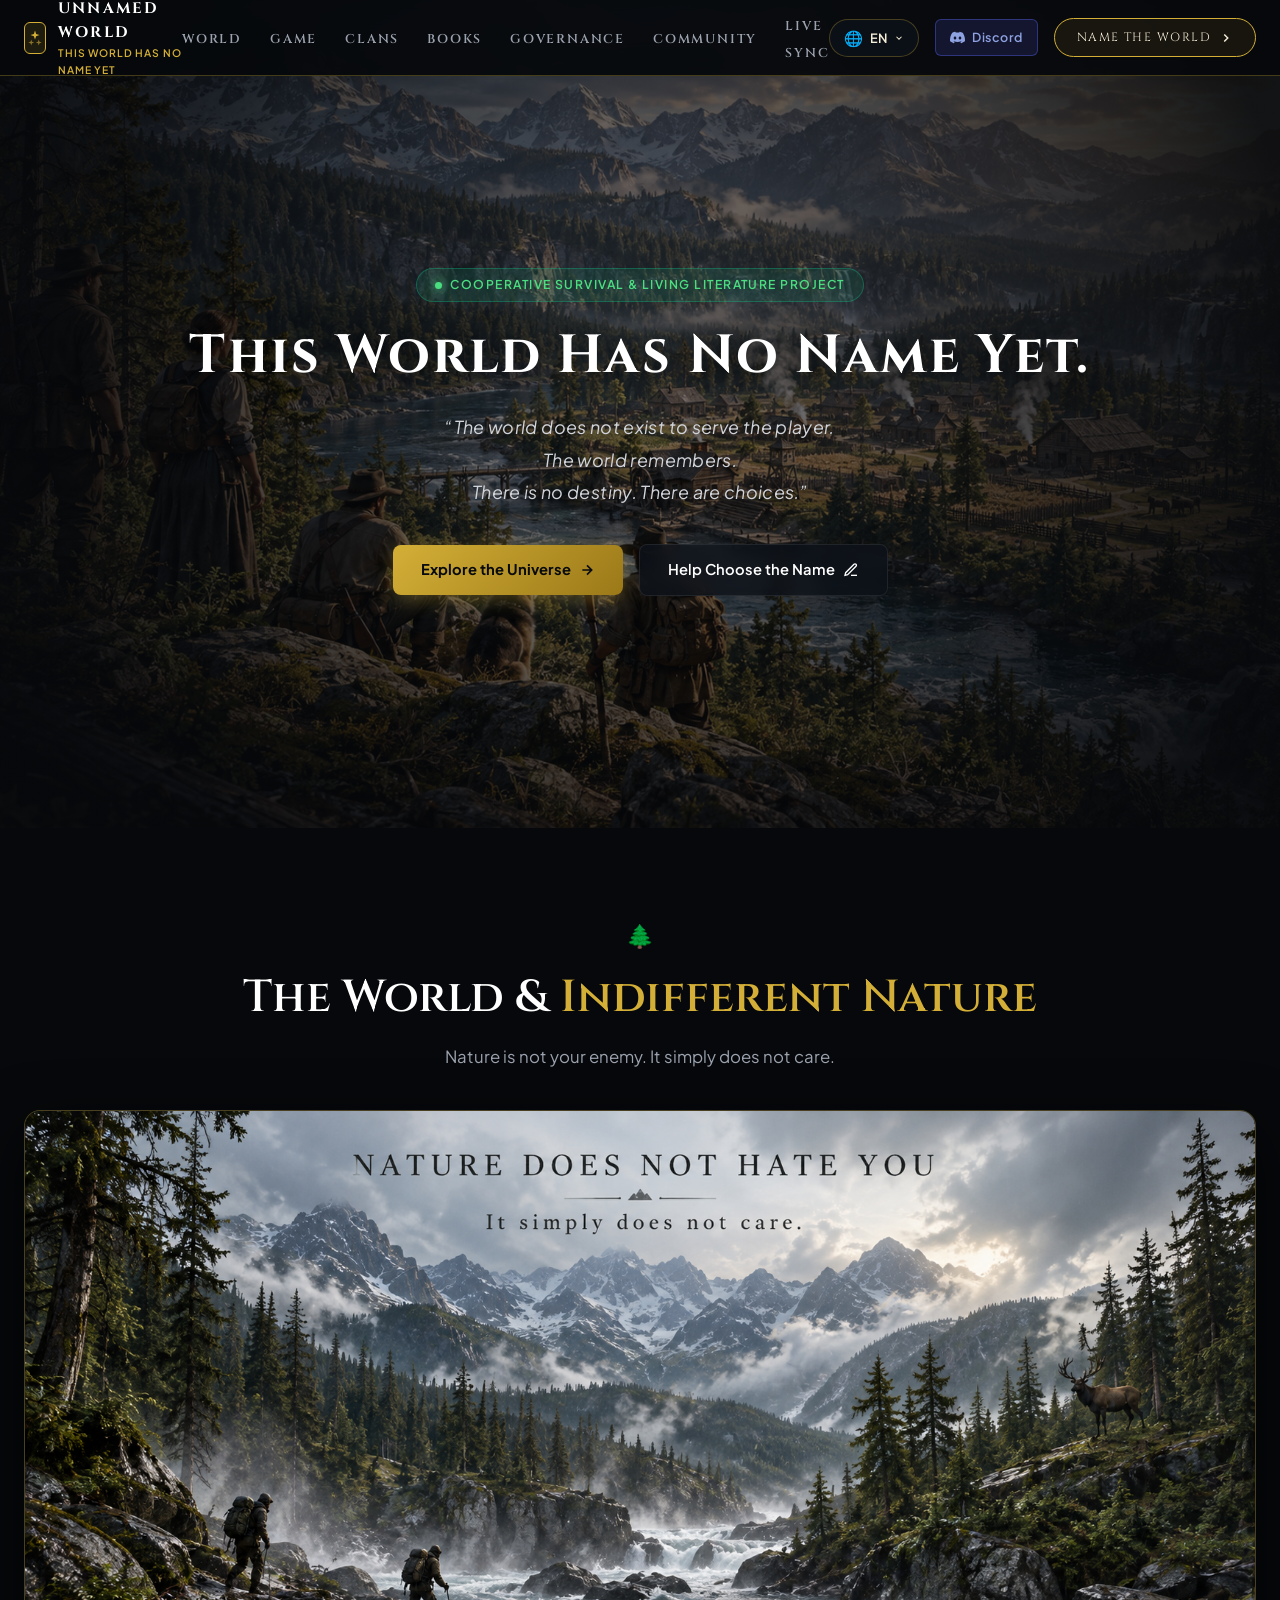
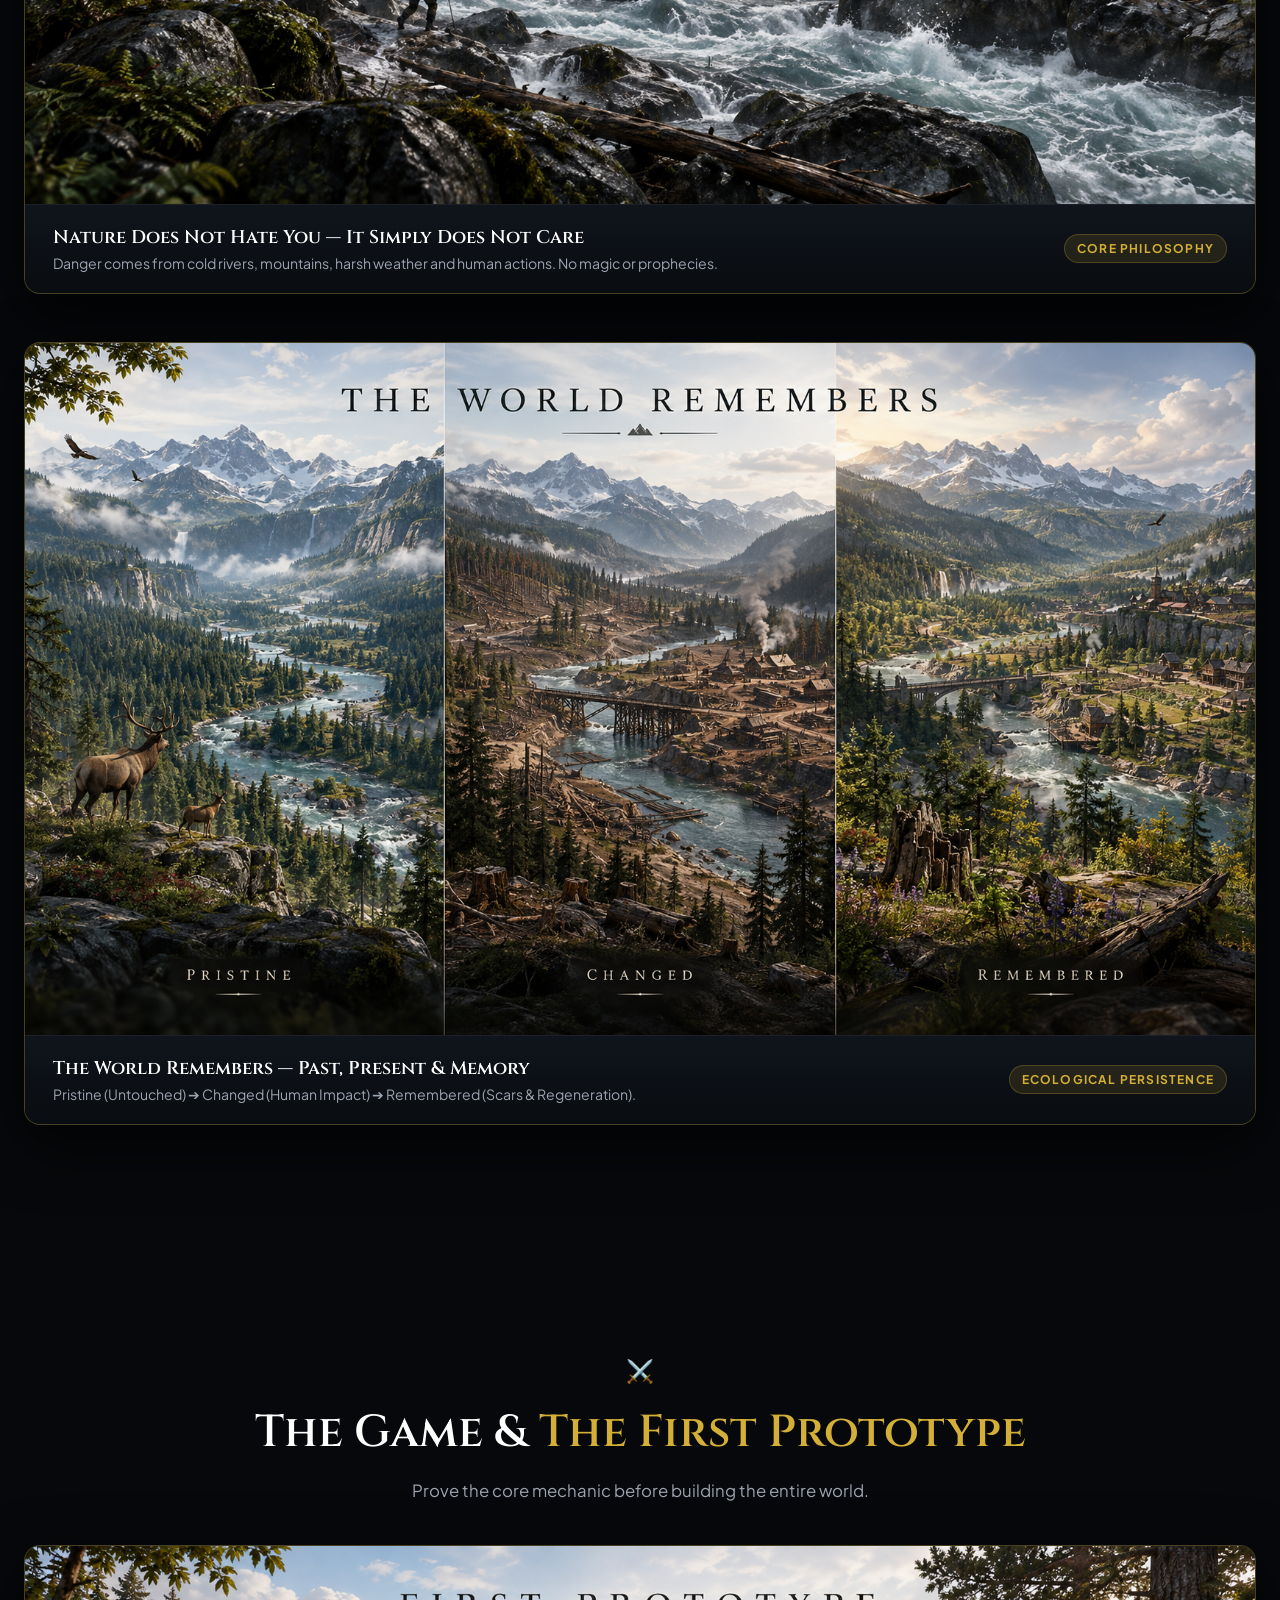
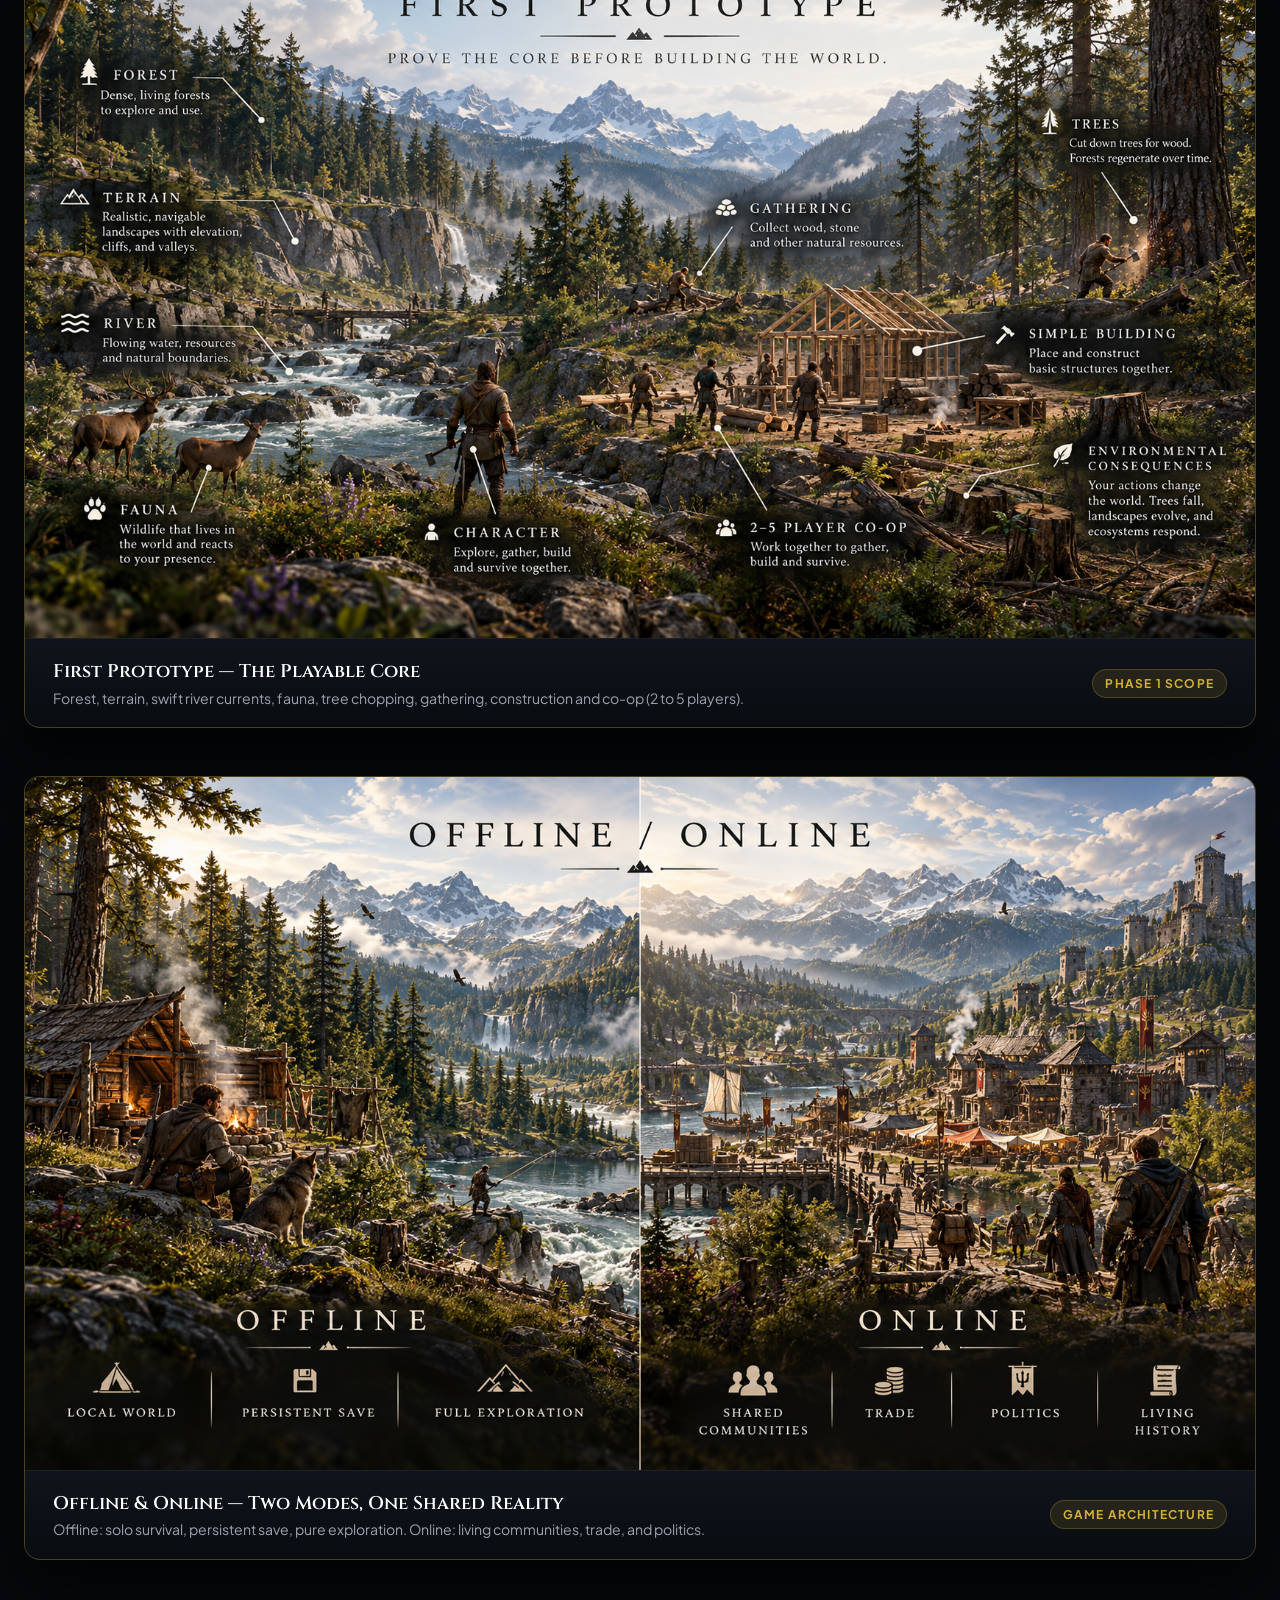
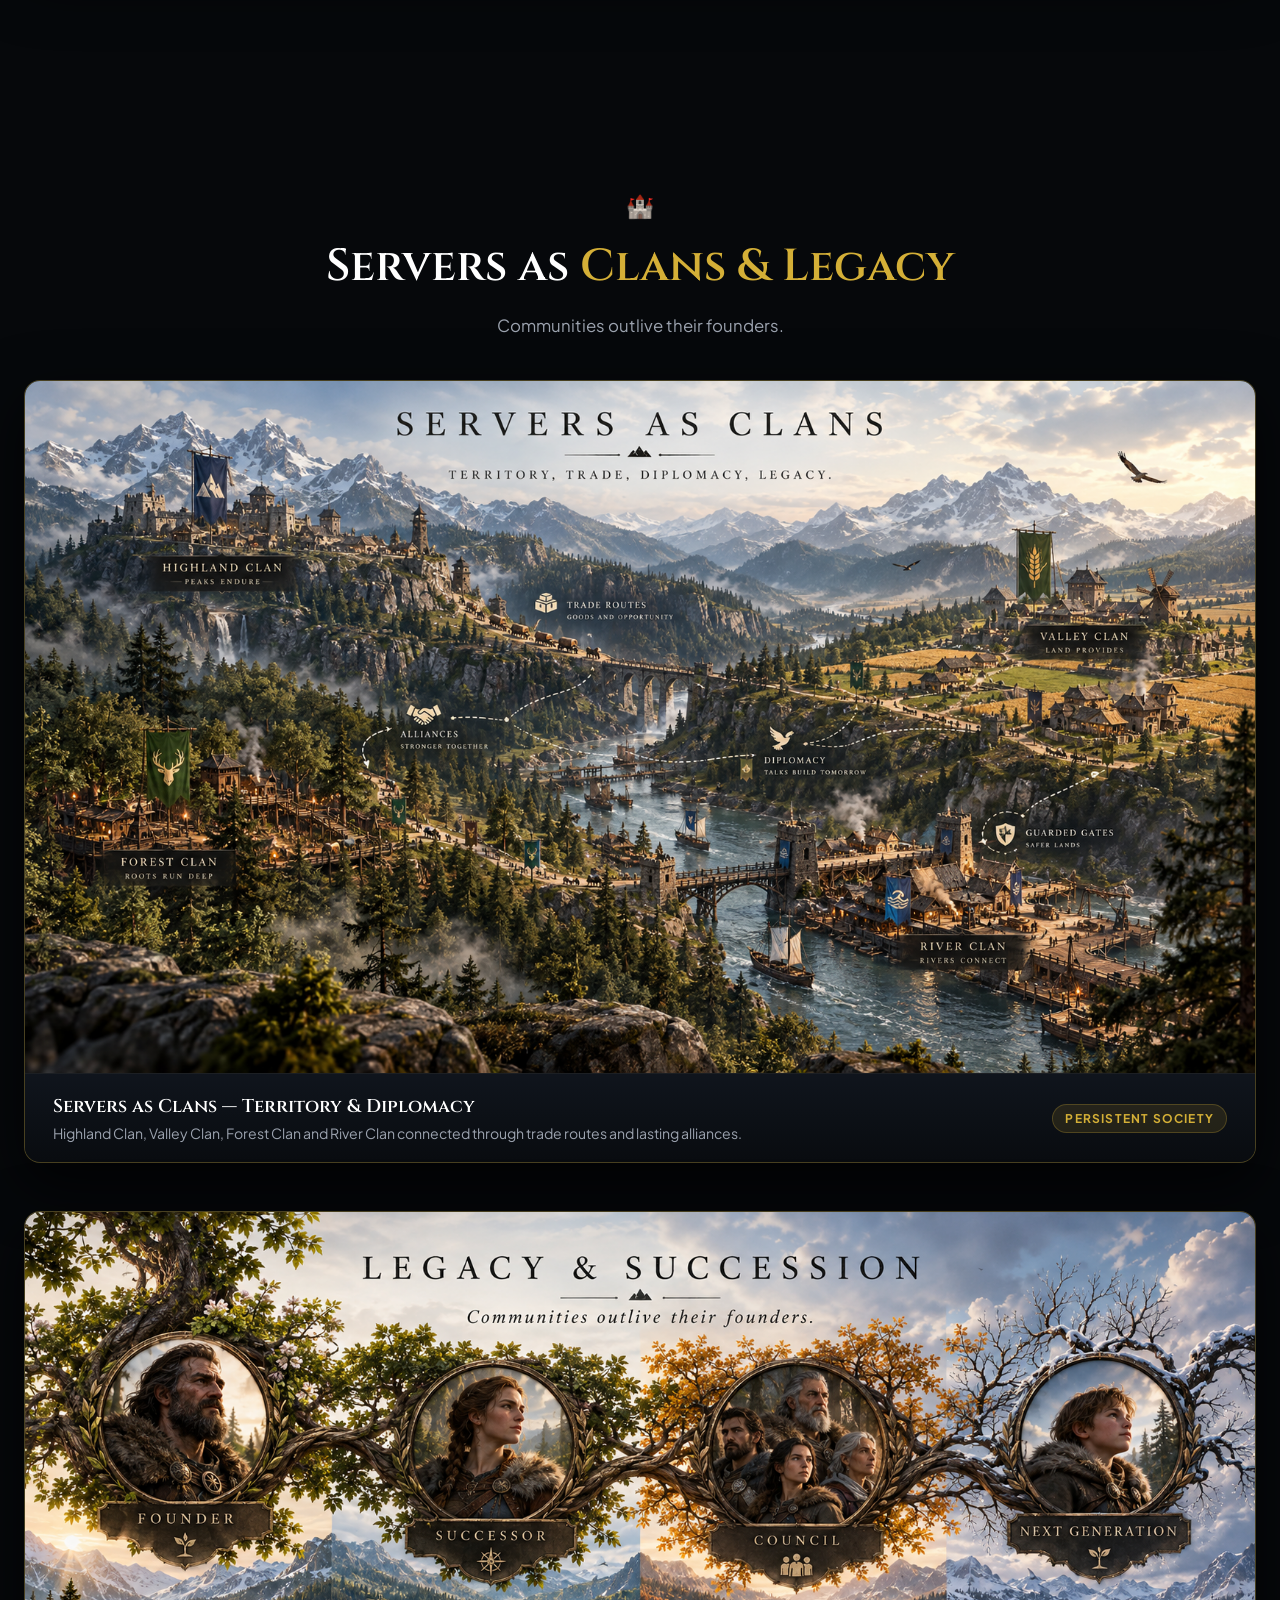
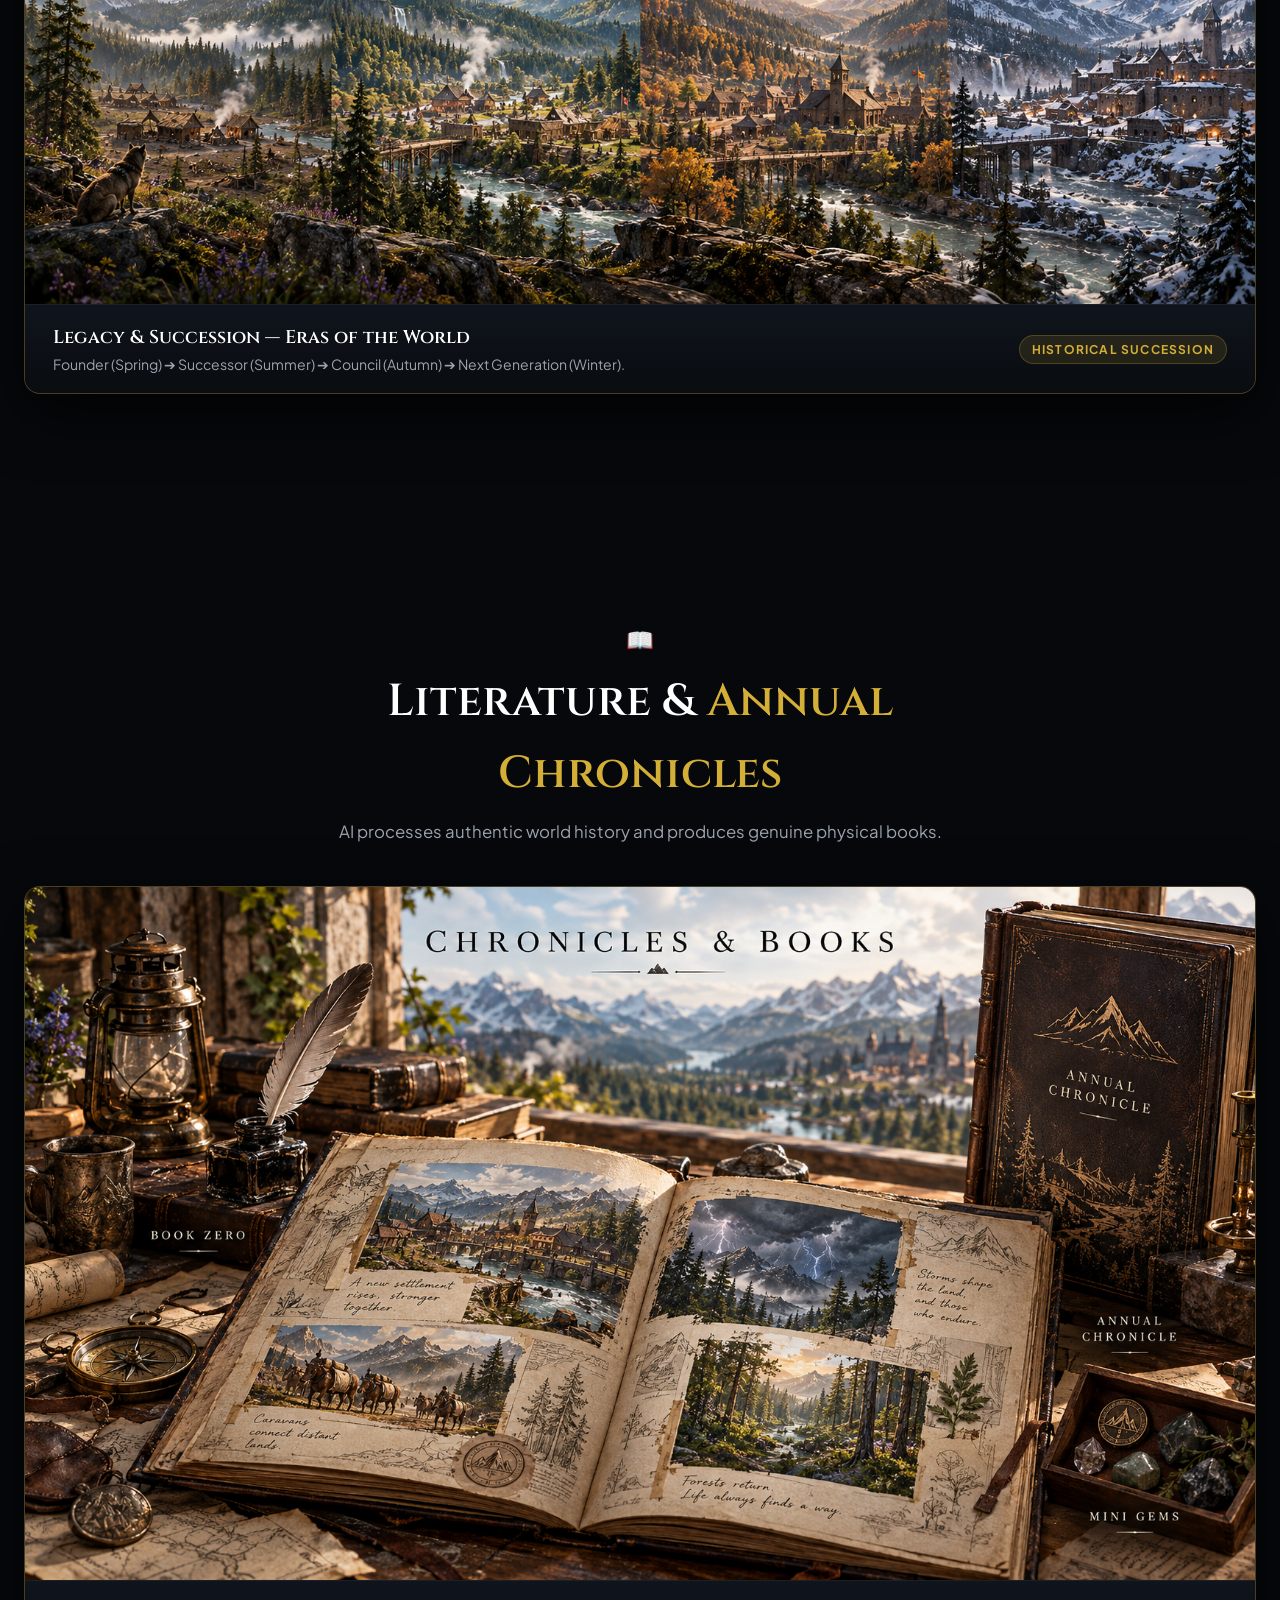
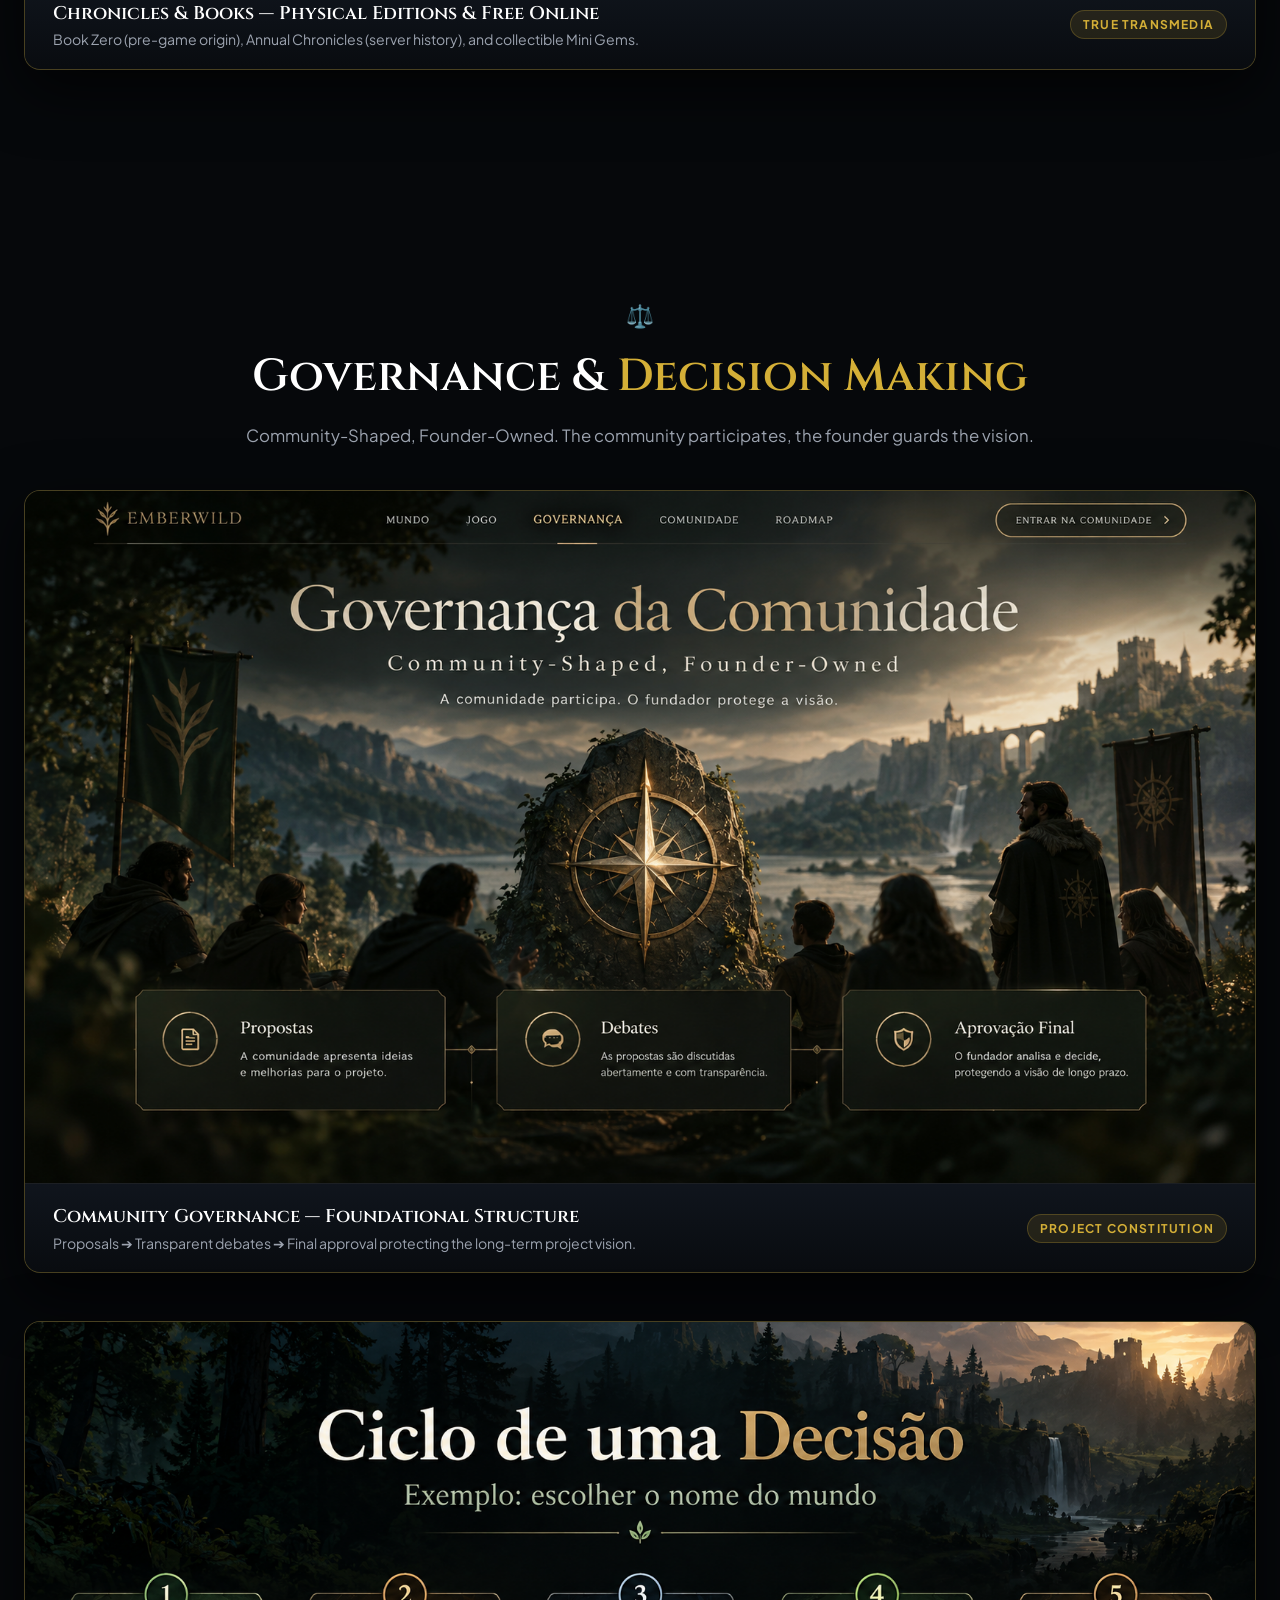
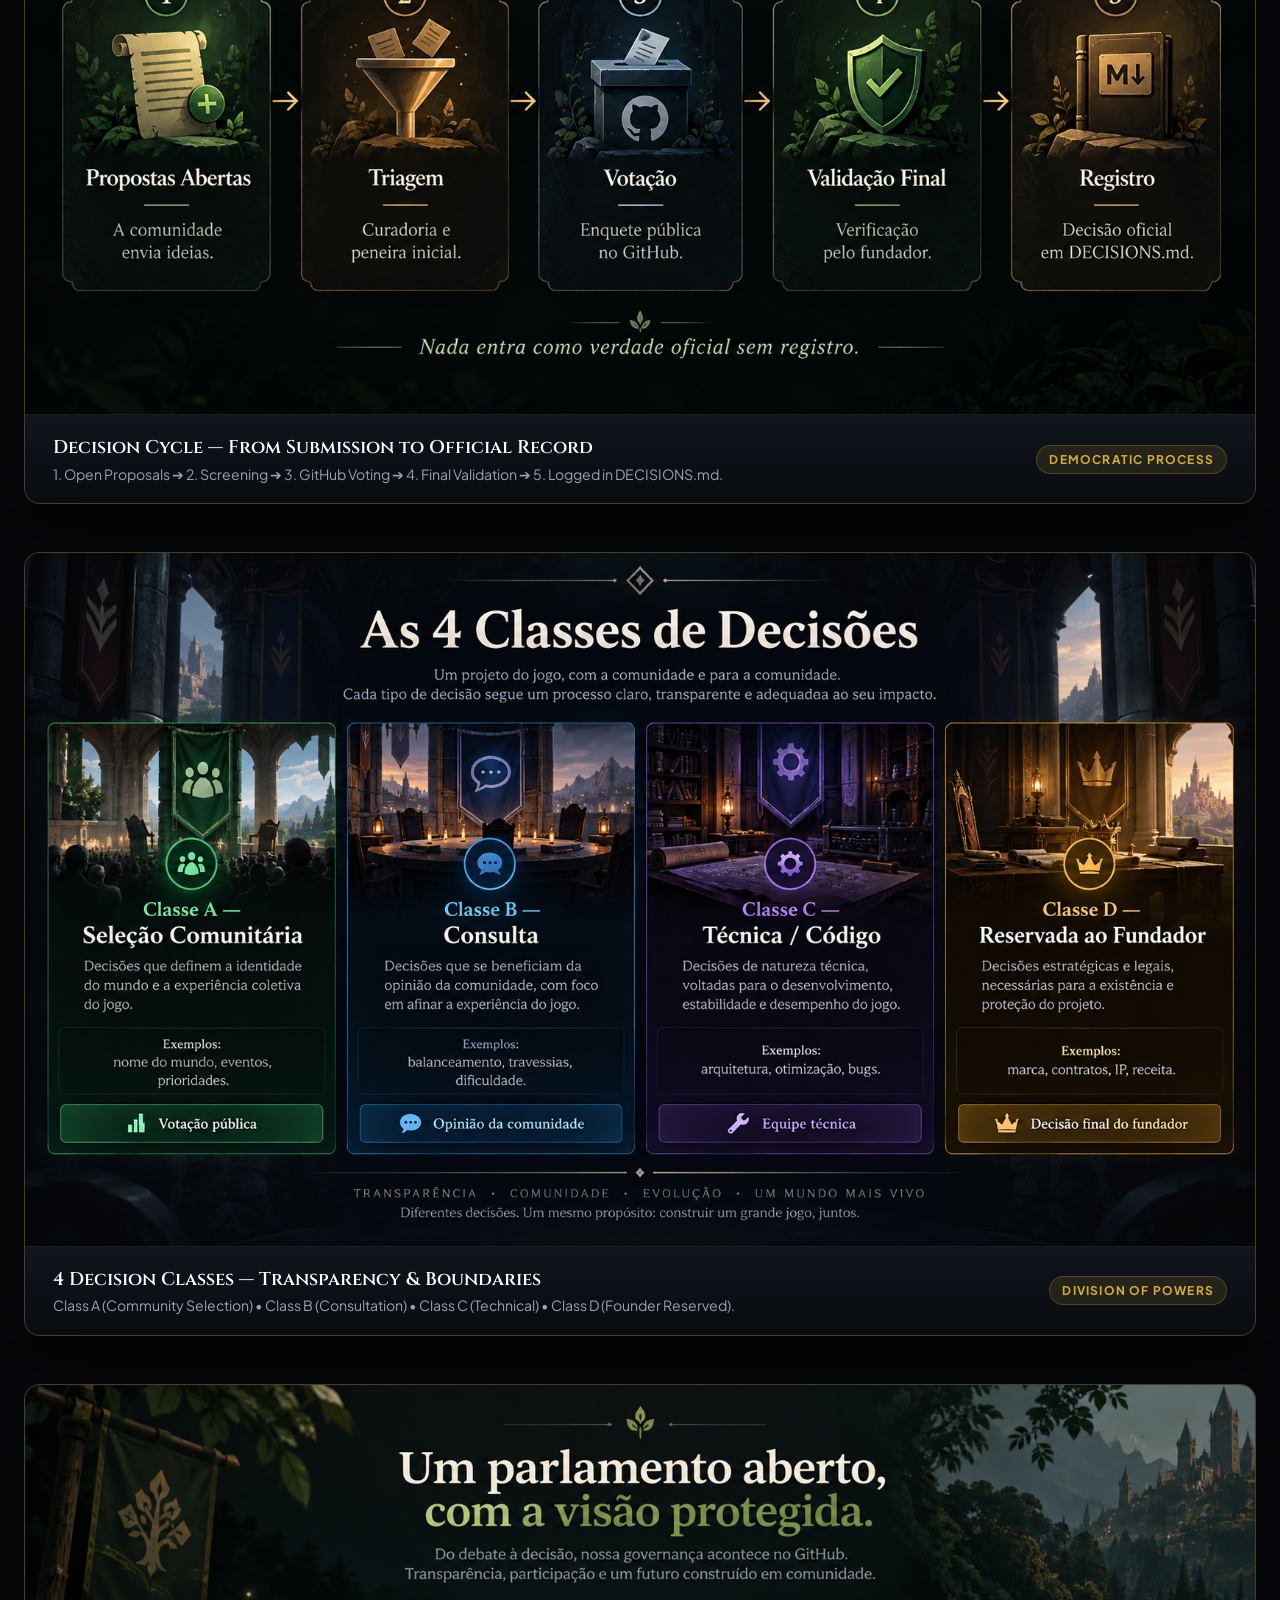
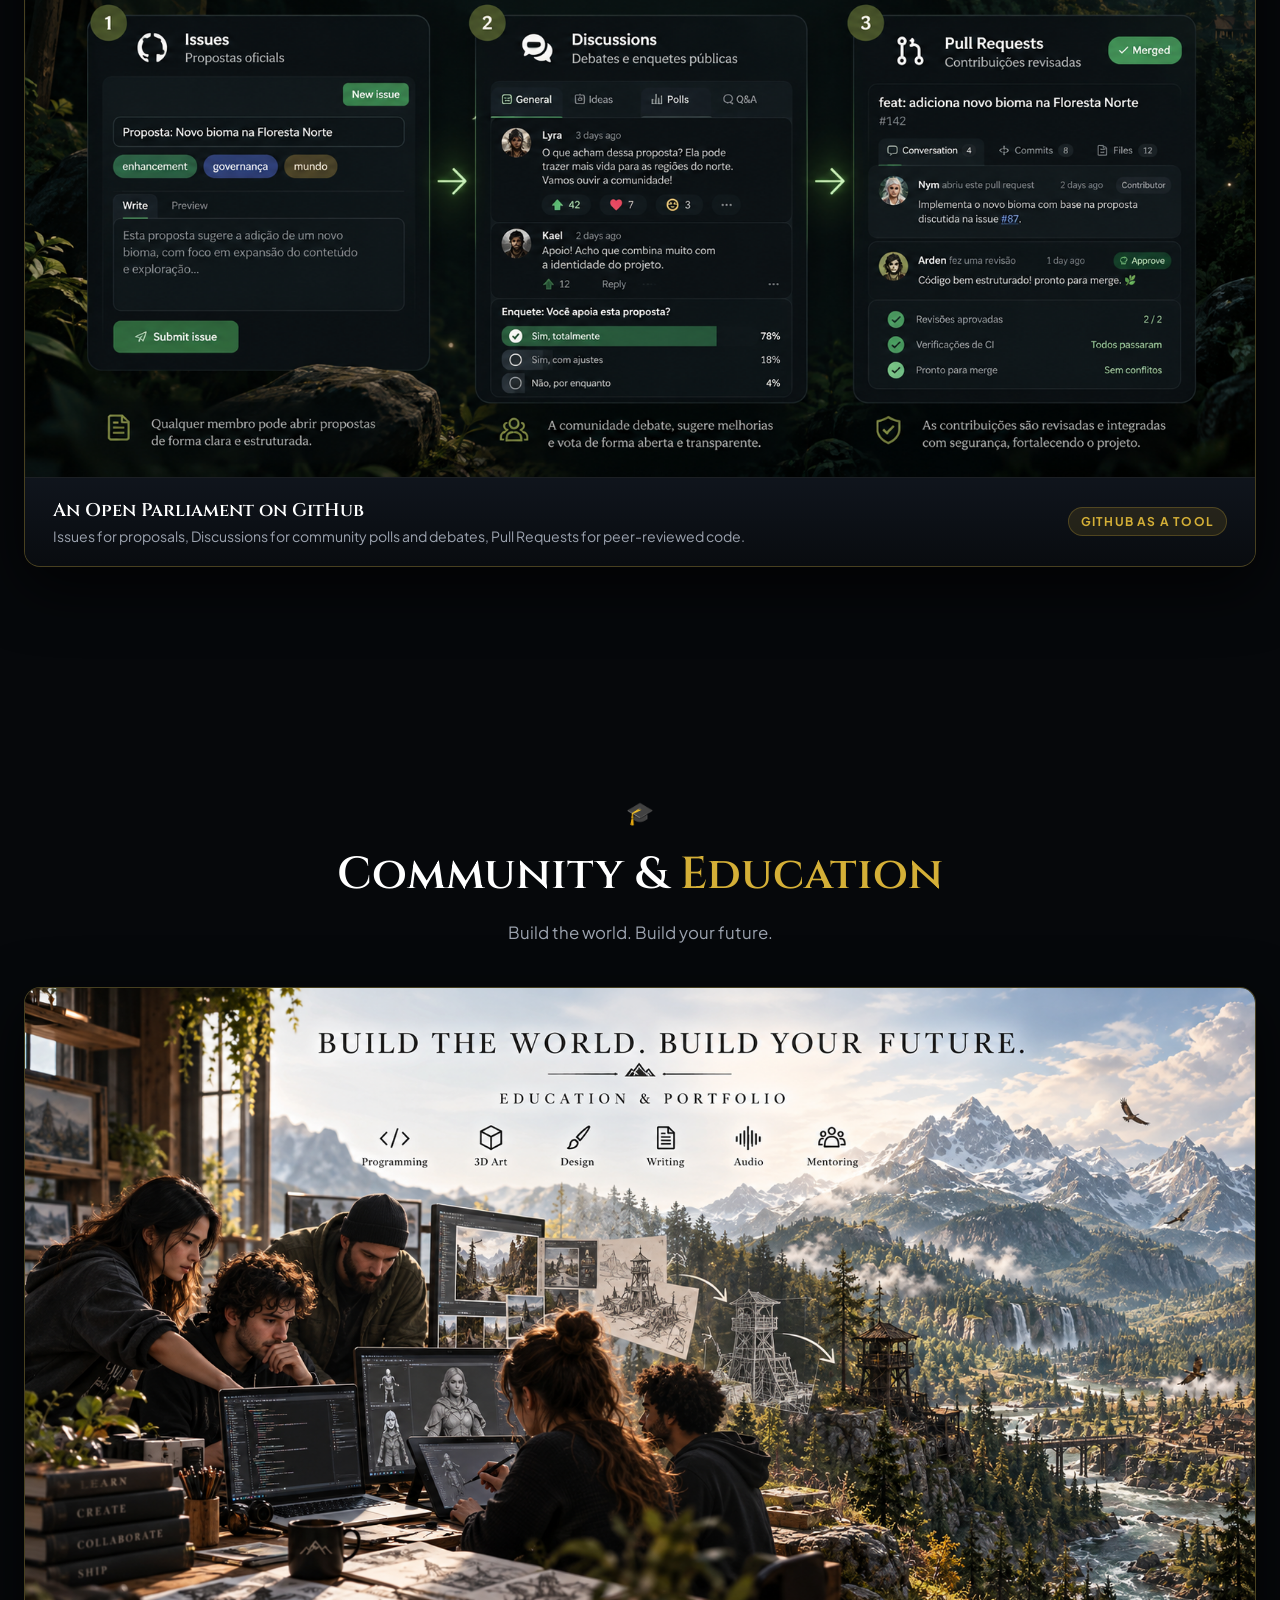
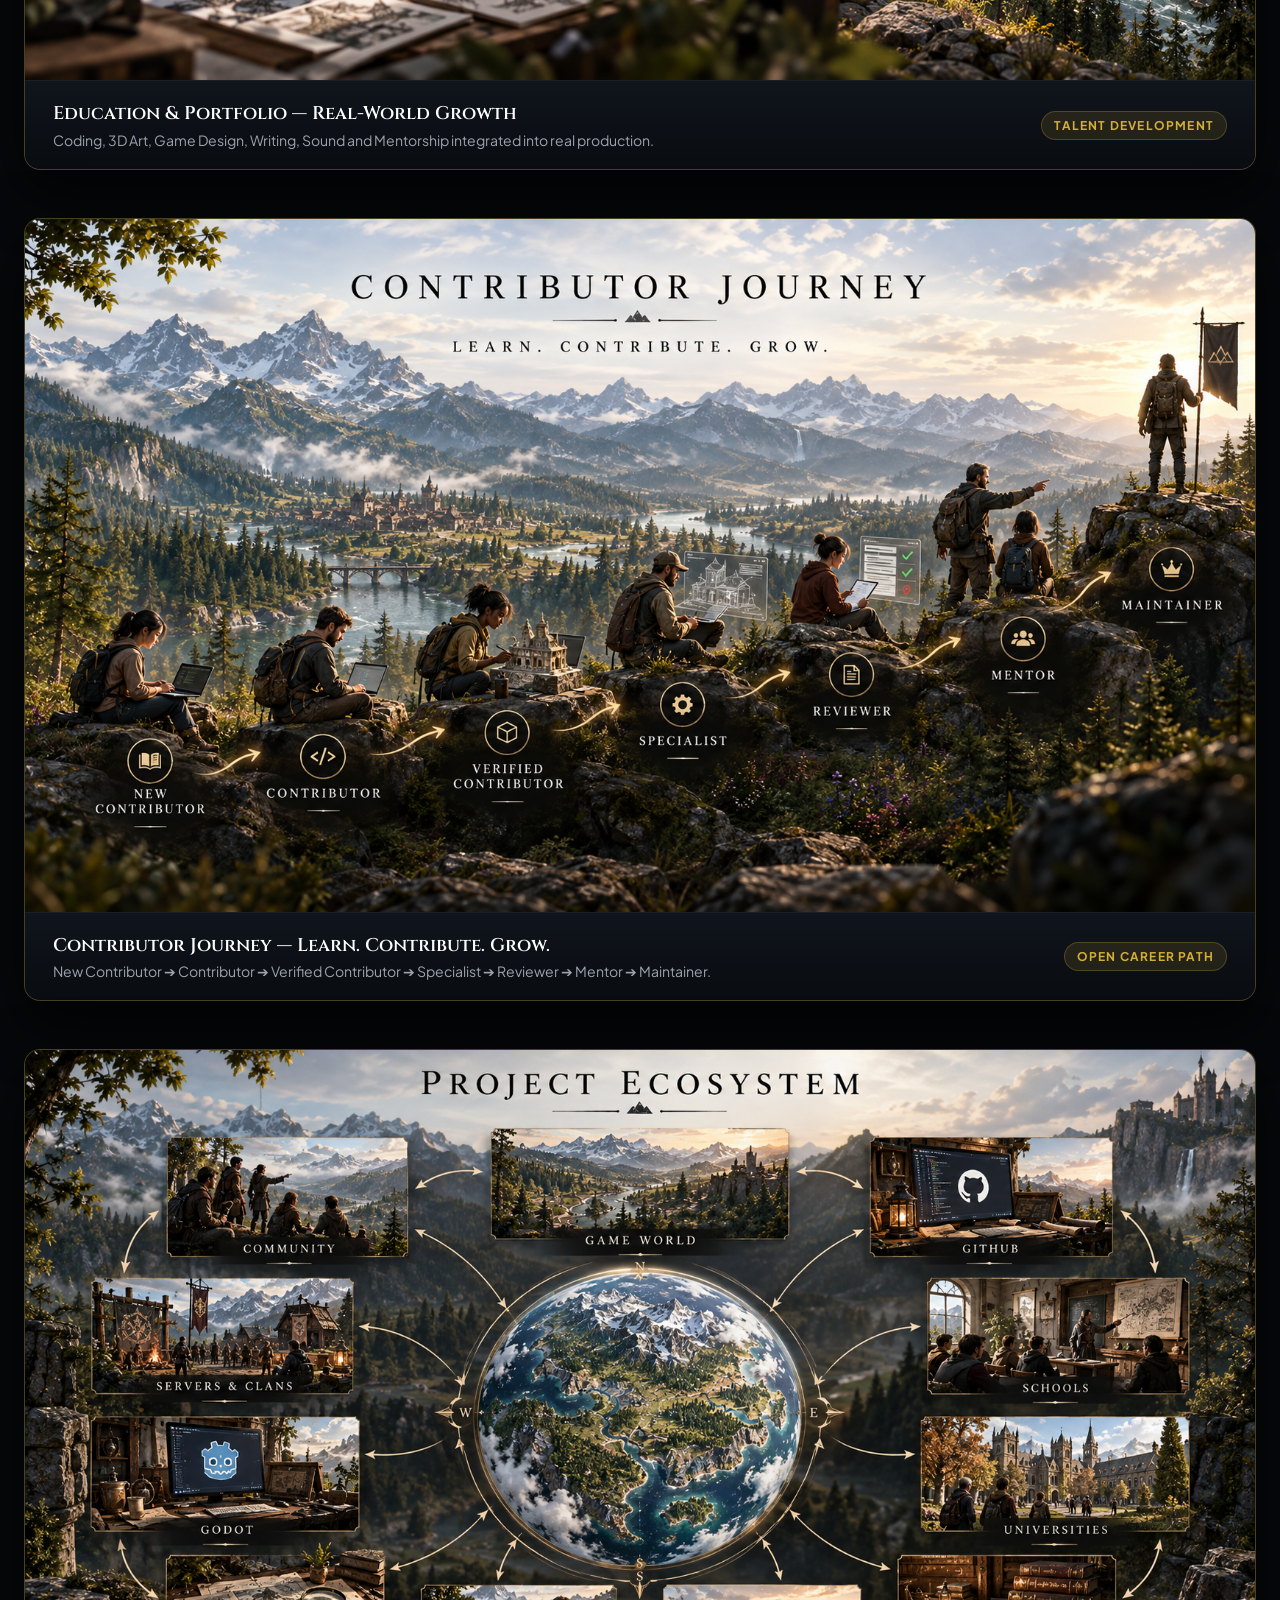
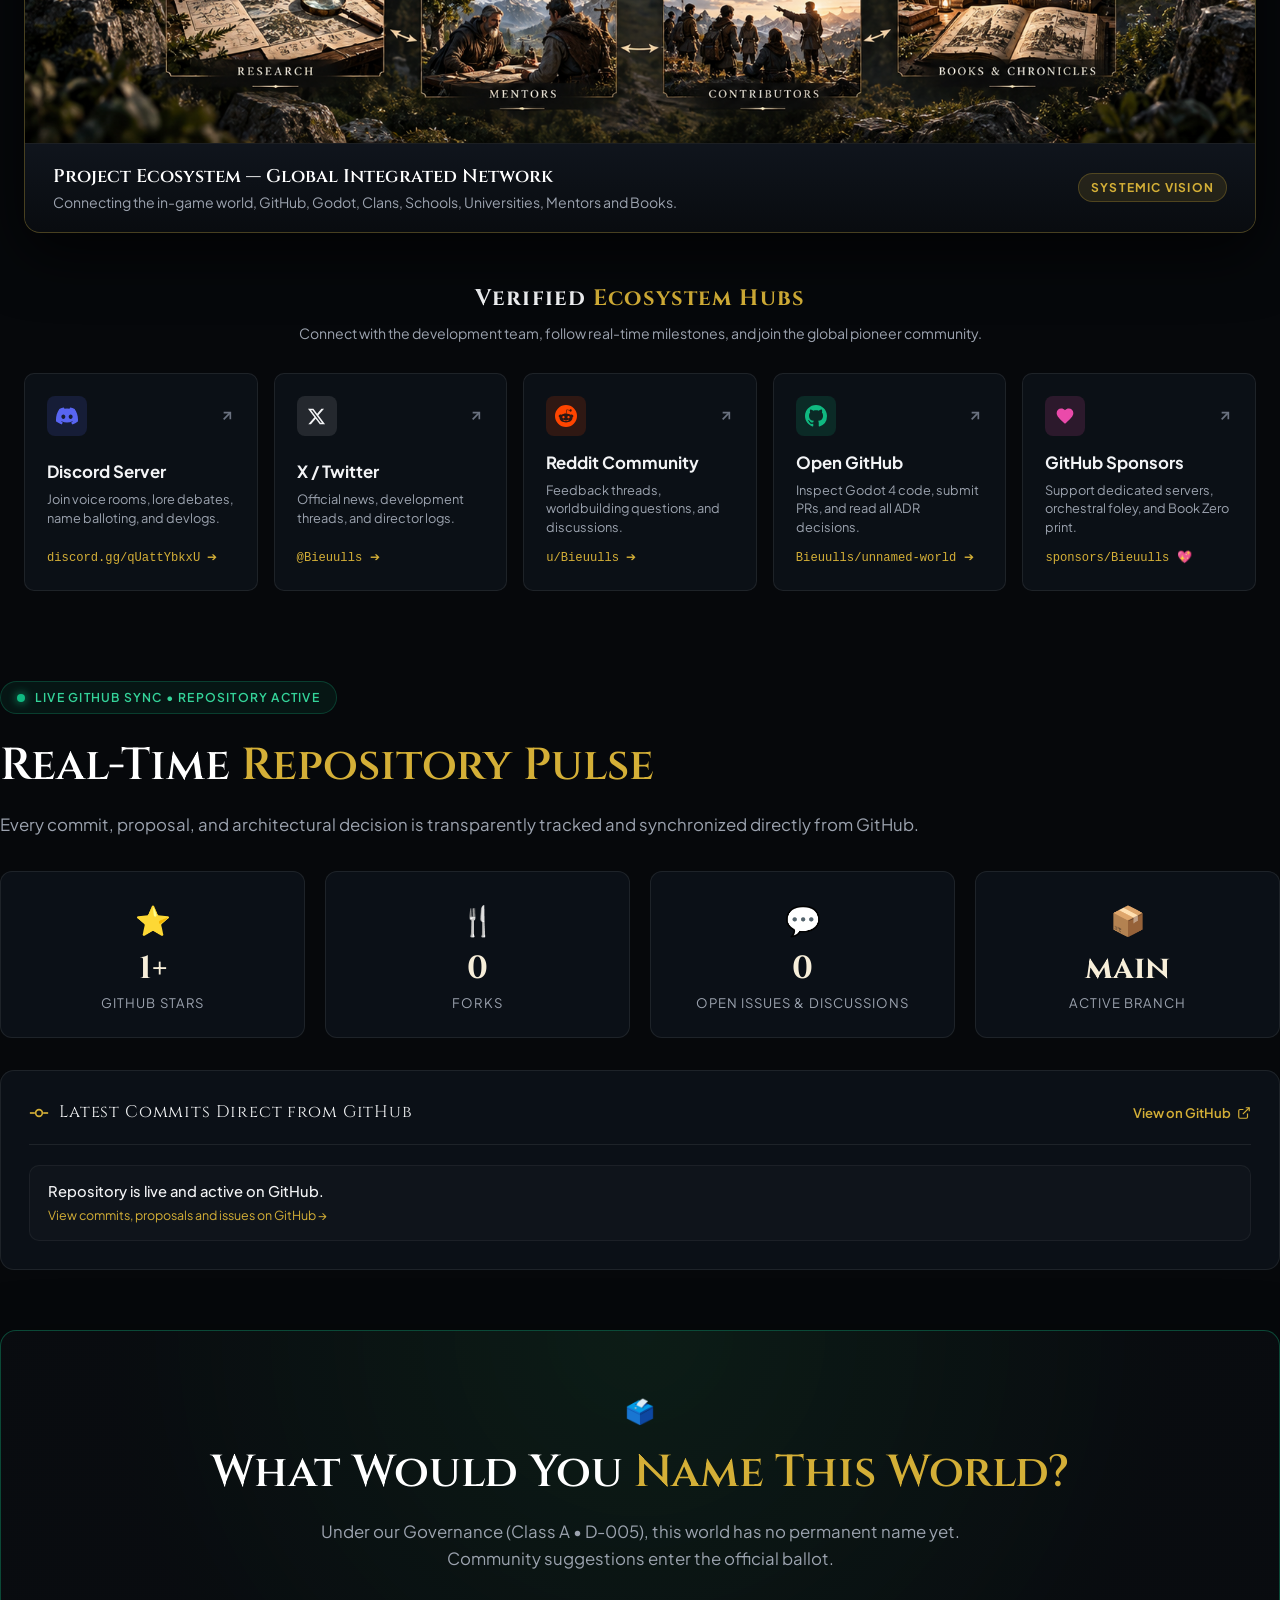
==== commit 41fd8189: "feat: integrate official social media hubs (Discord, X, Reddit, Sponsors) into website" ====
--- a/web/index.html
+++ b/web/index.html
@@ -108,6 +108,12 @@
           </div>
         </div>
 
+        <!-- Navbar Discord Direct Action -->
+        <a href="https://discord.gg/qUattYbkxU" target="_blank" rel="noopener" class="btn-nav-discord" title="Join Official Discord">
+          <svg width="15" height="15" viewBox="0 0 24 24" fill="currentColor"><path d="M20.317 4.37a19.791 19.791 0 0 0-4.885-1.515.074.074 0 0 0-.079.037c-.21.375-.444.864-.608 1.25a18.27 18.27 0 0 0-5.487 0 12.64 12.64 0 0 0-.617-1.25.077.077 0 0 0-.079-.037A19.736 19.736 0 0 0 3.677 4.37a.07.07 0 0 0-.032.027C.533 9.046-.32 13.58.099 18.057a.082.082 0 0 0 .031.057 19.9 19.9 0 0 0 5.993 3.03.078.078 0 0 0 .084-.028 14.09 14.09 0 0 0 1.226-1.994.076.076 0 0 0-.041-.106 13.107 13.107 0 0 1-1.872-.892.077.077 0 0 1-.008-.128 10.2 10.2 0 0 0 .372-.292.074.074 0 0 1 .077-.01c3.929 1.793 8.18 1.793 12.061 0a.074.074 0 0 1 .078.01c.12.098.246.198.373.292a.077.077 0 0 1-.006.127 12.299 12.299 0 0 1-1.873.893.077.077 0 0 0-.041.107c.36.698.772 1.362 1.225 1.993a.076.076 0 0 0 .084.028 19.839 19.839 0 0 0 6.002-3.03.077.077 0 0 0 .032-.054c.5-5.177-.838-9.674-3.549-13.66a.061.061 0 0 0-.031-.028zM8.02 15.33c-1.183 0-2.157-1.085-2.157-2.419 0-1.333.956-2.419 2.157-2.419 1.21 0 2.176 1.096 2.157 2.42 0 1.333-.956 2.418-2.157 2.418zm7.975 0c-1.183 0-2.157-1.085-2.157-2.419 0-1.333.955-2.419 2.157-2.419 1.21 0 2.176 1.096 2.157 2.42 0 1.333-.946 2.418-2.157 2.418z"/></svg>
+          <span>Discord</span>
+        </a>
+
         <!-- Local CTA: Name The World -->
         <a href="#batizar" class="btn-nav-action">
           <span data-i18n="btn_name_world">NAME THE WORLD</span>
@@ -381,6 +387,90 @@
           <p class="infographic-desc" data-i18n="card_08_desc">Connecting the in-game world, GitHub, Godot, Clans, Schools, Universities, Mentors and Books.</p>
         </div>
         <span class="infographic-tag" data-i18n="card_08_tag">Systemic Vision</span>
+      </div>
+    </div>
+    <!-- Official Social & Community Hubs Grid -->
+    <div class="community-hubs-wrapper">
+      <div class="community-hubs-header">
+        <h3 class="community-hubs-title">Verified <span>Ecosystem Hubs</span></h3>
+        <p class="community-hubs-sub">Connect with the development team, follow real-time milestones, and join the global pioneer community.</p>
+      </div>
+
+      <div class="community-hubs-grid">
+        <!-- Discord Card -->
+        <a href="https://discord.gg/qUattYbkxU" target="_blank" rel="noopener" class="community-hub-card card-discord">
+          <div class="hub-card-top">
+            <div class="hub-icon-wrapper">
+              <svg width="22" height="22" viewBox="0 0 24 24" fill="currentColor"><path d="M20.317 4.37a19.791 19.791 0 0 0-4.885-1.515.074.074 0 0 0-.079.037c-.21.375-.444.864-.608 1.25a18.27 18.27 0 0 0-5.487 0 12.64 12.64 0 0 0-.617-1.25.077.077 0 0 0-.079-.037A19.736 19.736 0 0 0 3.677 4.37a.07.07 0 0 0-.032.027C.533 9.046-.32 13.58.099 18.057a.082.082 0 0 0 .031.057 19.9 19.9 0 0 0 5.993 3.03.078.078 0 0 0 .084-.028 14.09 14.09 0 0 0 1.226-1.994.076.076 0 0 0-.041-.106 13.107 13.107 0 0 1-1.872-.892.077.077 0 0 1-.008-.128 10.2 10.2 0 0 0 .372-.292.074.074 0 0 1 .077-.01c3.929 1.793 8.18 1.793 12.061 0a.074.074 0 0 1 .078.01c.12.098.246.198.373.292a.077.077 0 0 1-.006.127 12.299 12.299 0 0 1-1.873.893.077.077 0 0 0-.041.107c.36.698.772 1.362 1.225 1.993a.076.076 0 0 0 .084.028 19.839 19.839 0 0 0 6.002-3.03.077.077 0 0 0 .032-.054c.5-5.177-.838-9.674-3.549-13.66a.061.061 0 0 0-.031-.028zM8.02 15.33c-1.183 0-2.157-1.085-2.157-2.419 0-1.333.956-2.419 2.157-2.419 1.21 0 2.176 1.096 2.157 2.42 0 1.333-.956 2.418-2.157 2.418zm7.975 0c-1.183 0-2.157-1.085-2.157-2.419 0-1.333.955-2.419 2.157-2.419 1.21 0 2.176 1.096 2.157 2.42 0 1.333-.946 2.418-2.157 2.418z"/></svg>
+            </div>
+            <svg class="hub-external-arrow" width="16" height="16" viewBox="0 0 24 24" fill="none" stroke="currentColor" stroke-width="2.5"><line x1="7" y1="17" x2="17" y2="7"/><polyline points="7 7 17 7 17 17"/></svg>
+          </div>
+          <div>
+            <div class="hub-title">Discord Server</div>
+            <div class="hub-desc">Join voice rooms, lore debates, name balloting, and devlogs.</div>
+          </div>
+          <span class="hub-handle">discord.gg/qUattYbkxU ➔</span>
+        </a>
+
+        <!-- X / Twitter Card -->
+        <a href="https://x.com/Bieuulls" target="_blank" rel="noopener" class="community-hub-card card-x">
+          <div class="hub-card-top">
+            <div class="hub-icon-wrapper">
+              <svg width="19" height="19" viewBox="0 0 24 24" fill="currentColor"><path d="M18.244 2.25h3.308l-7.227 8.26 8.502 11.24H16.17l-5.214-6.817L4.99 21.75H1.68l7.73-8.835L1.254 2.25H8.08l4.713 6.231zm-1.161 17.52h1.833L7.084 4.126H5.117z"/></svg>
+            </div>
+            <svg class="hub-external-arrow" width="16" height="16" viewBox="0 0 24 24" fill="none" stroke="currentColor" stroke-width="2.5"><line x1="7" y1="17" x2="17" y2="7"/><polyline points="7 7 17 7 17 17"/></svg>
+          </div>
+          <div>
+            <div class="hub-title">X / Twitter</div>
+            <div class="hub-desc">Official news, development threads, and director logs.</div>
+          </div>
+          <span class="hub-handle">@Bieuulls ➔</span>
+        </a>
+
+        <!-- Reddit Card -->
+        <a href="https://www.reddit.com/user/Bieuulls/" target="_blank" rel="noopener" class="community-hub-card card-reddit">
+          <div class="hub-card-top">
+            <div class="hub-icon-wrapper">
+              <svg width="22" height="22" viewBox="0 0 24 24" fill="currentColor"><path d="M12 0A12 12 0 0 0 0 12a12 12 0 0 0 12 12 12 12 0 0 0 12-12A12 12 0 0 0 12 0zm5.01 4.744c.688 0 1.25.561 1.25 1.249a1.25 1.25 0 0 1-2.498.056l-2.597-.547-.8 3.747c1.824.07 3.48.632 4.674 1.488.308-.309.73-.491 1.207-.491.968 0 1.754.786 1.754 1.754 0 .716-.435 1.333-1.01 1.614a3.111 3.111 0 0 1 .042.52c0 2.694-3.13 4.87-7.004 4.87-3.874 0-7.004-2.176-7.004-4.87 0-.183.015-.366.043-.534A1.748 1.748 0 0 1 4.028 12c0-.968.786-1.754 1.754-1.754.463 0 .898.196 1.207.49 1.207-.883 2.878-1.43 4.744-1.487l.885-4.182a.342.342 0 0 1 .14-.197.35.35 0 0 1 .238-.042l2.906.617a1.214 1.214 0 0 1 1.108-.701zM9.25 12C8.561 12 8 12.562 8 13.25c0 .687.561 1.248 1.25 1.248.687 0 1.248-.561 1.248-1.249 0-.688-.561-1.249-1.249-1.249zm5.5 0c-.687 0-1.248.561-1.248 1.25 0 .687.561 1.248 1.249 1.248.688 0 1.249-.561 1.249-1.249 0-.687-.562-1.249-1.25-1.249zm-5.466 3.99a.327.327 0 0 0-.231.094.33.33 0 0 0 0 .463c.842.842 2.484.913 2.961.913.477 0 2.105-.056 2.961-.913a.361.361 0 0 0 .029-.463.33.33 0 0 0-.464 0c-.547.533-1.684.73-2.512.73-.828 0-1.979-.196-2.512-.73a.326.326 0 0 0-.232-.095z"/></svg>
+            </div>
+            <svg class="hub-external-arrow" width="16" height="16" viewBox="0 0 24 24" fill="none" stroke="currentColor" stroke-width="2.5"><line x1="7" y1="17" x2="17" y2="7"/><polyline points="7 7 17 7 17 17"/></svg>
+          </div>
+          <div>
+            <div class="hub-title">Reddit Community</div>
+            <div class="hub-desc">Feedback threads, worldbuilding questions, and discussions.</div>
+          </div>
+          <span class="hub-handle">u/Bieuulls ➔</span>
+        </a>
+
+        <!-- GitHub Repository Card -->
+        <a href="https://github.com/Bieuulls/unnamed-world-project" target="_blank" rel="noopener" class="community-hub-card card-github">
+          <div class="hub-card-top">
+            <div class="hub-icon-wrapper">
+              <svg width="22" height="22" viewBox="0 0 24 24" fill="currentColor"><path d="M12 0C5.37 0 0 5.37 0 12c0 5.31 3.435 9.795 8.205 11.385.6.105.825-.255.825-.57 0-.285-.015-1.23-.015-2.235-3.015.555-3.795-.735-4.035-1.41-.135-.345-.72-1.41-1.23-1.695-.42-.225-1.02-.78-.015-.795.945-.015 1.62.87 1.845 1.23 1.08 1.815 2.805 1.305 3.495.99.105-.78.42-1.305.765-1.605-2.67-.3-5.46-1.335-5.46-5.925 0-1.305.465-2.385 1.23-3.225-.12-.3-.54-1.53.12-3.18 0 0 1.005-.315 3.3 1.23.96-.27 1.98-.405 3-.405s2.04.135 3 .405c2.295-1.56 3.3-1.23 3.3-1.23.66 1.65.24 2.88.12 3.18.765.84 1.23 1.905 1.23 3.225 0 4.605-2.805 5.625-5.475 5.925.435.375.81 1.095.81 2.22 0 1.605-.015 2.895-.015 3.3 0 .315.225.69.825.57A12.02 12.02 0 0 0 24 12c0-6.63-5.37-12-12-12z"/></svg>
+            </div>
+            <svg class="hub-external-arrow" width="16" height="16" viewBox="0 0 24 24" fill="none" stroke="currentColor" stroke-width="2.5"><line x1="7" y1="17" x2="17" y2="7"/><polyline points="7 7 17 7 17 17"/></svg>
+          </div>
+          <div>
+            <div class="hub-title">Open GitHub</div>
+            <div class="hub-desc">Inspect Godot 4 code, submit PRs, and read all ADR decisions.</div>
+          </div>
+          <span class="hub-handle">Bieuulls/unnamed-world ➔</span>
+        </a>
+
+        <!-- GitHub Sponsors Card -->
+        <a href="https://github.com/sponsors/Bieuulls" target="_blank" rel="noopener" class="community-hub-card card-sponsors">
+          <div class="hub-card-top">
+            <div class="hub-icon-wrapper">
+              <svg width="20" height="20" viewBox="0 0 24 24" fill="currentColor"><path d="M12 21.35l-1.45-1.32C5.4 15.36 2 12.28 2 8.5 2 5.42 4.42 3 7.5 3c1.74 0 3.41.81 4.5 2.09C13.09 3.81 14.76 3 16.5 3 19.58 3 22 5.42 22 8.5c0 3.78-3.4 6.86-8.55 11.54L12 21.35z"/></svg>
+            </div>
+            <svg class="hub-external-arrow" width="16" height="16" viewBox="0 0 24 24" fill="none" stroke="currentColor" stroke-width="2.5"><line x1="7" y1="17" x2="17" y2="7"/><polyline points="7 7 17 7 17 17"/></svg>
+          </div>
+          <div>
+            <div class="hub-title">GitHub Sponsors</div>
+            <div class="hub-desc">Support dedicated servers, orchestral foley, and Book Zero print.</div>
+          </div>
+          <span class="hub-handle">sponsors/Bieuulls 💖</span>
+        </a>
       </div>
     </div>
   </section>
@@ -481,6 +571,30 @@
       <li><a href="#comunidade" data-i18n="footer_comunidade">Community</a></li>
       <li><a href="#batizar" data-i18n="footer_batizar">Name World</a></li>
     </ul>
+    <!-- Footer Social Channels Strip -->
+    <div class="footer-socials-strip">
+      <a href="https://discord.gg/qUattYbkxU" target="_blank" rel="noopener" class="footer-social-link" title="Discord Community">
+        <svg width="15" height="15" viewBox="0 0 24 24" fill="currentColor"><path d="M20.317 4.37a19.791 19.791 0 0 0-4.885-1.515.074.074 0 0 0-.079.037c-.21.375-.444.864-.608 1.25a18.27 18.27 0 0 0-5.487 0 12.64 12.64 0 0 0-.617-1.25.077.077 0 0 0-.079-.037A19.736 19.736 0 0 0 3.677 4.37a.07.07 0 0 0-.032.027C.533 9.046-.32 13.58.099 18.057a.082.082 0 0 0 .031.057 19.9 19.9 0 0 0 5.993 3.03.078.078 0 0 0 .084-.028 14.09 14.09 0 0 0 1.226-1.994.076.076 0 0 0-.041-.106 13.107 13.107 0 0 1-1.872-.892.077.077 0 0 1-.008-.128 10.2 10.2 0 0 0 .372-.292.074.074 0 0 1 .077-.01c3.929 1.793 8.18 1.793 12.061 0a.074.074 0 0 1 .078.01c.12.098.246.198.373.292a.077.077 0 0 1-.006.127 12.299 12.299 0 0 1-1.873.893.077.077 0 0 0-.041.107c.36.698.772 1.362 1.225 1.993a.076.076 0 0 0 .084.028 19.839 19.839 0 0 0 6.002-3.03.077.077 0 0 0 .032-.054c.5-5.177-.838-9.674-3.549-13.66a.061.061 0 0 0-.031-.028zM8.02 15.33c-1.183 0-2.157-1.085-2.157-2.419 0-1.333.956-2.419 2.157-2.419 1.21 0 2.176 1.096 2.157 2.42 0 1.333-.956 2.418-2.157 2.418zm7.975 0c-1.183 0-2.157-1.085-2.157-2.419 0-1.333.955-2.419 2.157-2.419 1.21 0 2.176 1.096 2.157 2.42 0 1.333-.946 2.418-2.157 2.418z"/></svg>
+        <span>Discord</span>
+      </a>
+      <a href="https://x.com/Bieuulls" target="_blank" rel="noopener" class="footer-social-link" title="Official X / Twitter">
+        <svg width="13" height="13" viewBox="0 0 24 24" fill="currentColor"><path d="M18.244 2.25h3.308l-7.227 8.26 8.502 11.24H16.17l-5.214-6.817L4.99 21.75H1.68l7.73-8.835L1.254 2.25H8.08l4.713 6.231zm-1.161 17.52h1.833L7.084 4.126H5.117z"/></svg>
+        <span>X / Twitter</span>
+      </a>
+      <a href="https://www.reddit.com/user/Bieuulls/" target="_blank" rel="noopener" class="footer-social-link" title="Reddit Profile">
+        <svg width="15" height="15" viewBox="0 0 24 24" fill="currentColor"><path d="M12 0A12 12 0 0 0 0 12a12 12 0 0 0 12 12 12 12 0 0 0 12-12A12 12 0 0 0 12 0zm5.01 4.744c.688 0 1.25.561 1.25 1.249a1.25 1.25 0 0 1-2.498.056l-2.597-.547-.8 3.747c1.824.07 3.48.632 4.674 1.488.308-.309.73-.491 1.207-.491.968 0 1.754.786 1.754 1.754 0 .716-.435 1.333-1.01 1.614a3.111 3.111 0 0 1 .042.52c0 2.694-3.13 4.87-7.004 4.87-3.874 0-7.004-2.176-7.004-4.87 0-.183.015-.366.043-.534A1.748 1.748 0 0 1 4.028 12c0-.968.786-1.754 1.754-1.754.463 0 .898.196 1.207.49 1.207-.883 2.878-1.43 4.744-1.487l.885-4.182a.342.342 0 0 1 .14-.197.35.35 0 0 1 .238-.042l2.906.617a1.214 1.214 0 0 1 1.108-.701zM9.25 12C8.561 12 8 12.562 8 13.25c0 .687.561 1.248 1.25 1.248.687 0 1.248-.561 1.248-1.249 0-.688-.561-1.249-1.249-1.249zm5.5 0c-.687 0-1.248.561-1.248 1.25 0 .687.561 1.248 1.249 1.248.688 0 1.249-.561 1.249-1.249 0-.687-.562-1.249-1.25-1.249zm-5.466 3.99a.327.327 0 0 0-.231.094.33.33 0 0 0 0 .463c.842.842 2.484.913 2.961.913.477 0 2.105-.056 2.961-.913a.361.361 0 0 0 .029-.463.33.33 0 0 0-.464 0c-.547.533-1.684.73-2.512.73-.828 0-1.979-.196-2.512-.73a.326.326 0 0 0-.232-.095z"/></svg>
+        <span>Reddit</span>
+      </a>
+      <a href="https://github.com/Bieuulls/unnamed-world-project" target="_blank" rel="noopener" class="footer-social-link" title="GitHub Repository">
+        <svg width="15" height="15" viewBox="0 0 24 24" fill="currentColor"><path d="M12 0C5.37 0 0 5.37 0 12c0 5.31 3.435 9.795 8.205 11.385.6.105.825-.255.825-.57 0-.285-.015-1.23-.015-2.235-3.015.555-3.795-.735-4.035-1.41-.135-.345-.72-1.41-1.23-1.695-.42-.225-1.02-.78-.015-.795.945-.015 1.62.87 1.845 1.23 1.08 1.815 2.805 1.305 3.495.99.105-.78.42-1.305.765-1.605-2.67-.3-5.46-1.335-5.46-5.925 0-1.305.465-2.385 1.23-3.225-.12-.3-.54-1.53.12-3.18 0 0 1.005-.315 3.3 1.23.96-.27 1.98-.405 3-.405s2.04.135 3 .405c2.295-1.56 3.3-1.23 3.3-1.23.66 1.65.24 2.88.12 3.18.765.84 1.23 1.905 1.23 3.225 0 4.605-2.805 5.625-5.475 5.925.435.375.81 1.095.81 2.22 0 1.605-.015 2.895-.015 3.3 0 .315.225.69.825.57A12.02 12.02 0 0 0 24 12c0-6.63-5.37-12-12-12z"/></svg>
+        <span>GitHub</span>
+      </a>
+      <a href="https://github.com/sponsors/Bieuulls" target="_blank" rel="noopener" class="footer-social-link" style="border-color: rgba(234, 74, 170, 0.3); color: #ea4aaa;" title="GitHub Sponsors">
+        <svg width="14" height="14" viewBox="0 0 24 24" fill="currentColor"><path d="M12 21.35l-1.45-1.32C5.4 15.36 2 12.28 2 8.5 2 5.42 4.42 3 7.5 3c1.74 0 3.41.81 4.5 2.09C13.09 3.81 14.76 3 16.5 3 19.58 3 22 5.42 22 8.5c0 3.78-3.4 6.86-8.55 11.54L12 21.35z"/></svg>
+        <span>Sponsor</span>
+      </a>
+    </div>
+
     <p class="footer-copy" data-i18n="footer_copy">
       © 2026 UNNAMED WORLD PROJECT. All rights of creation and governance reserved. Local navigation only.
     </p>
--- a/web/css/style.css
+++ b/web/css/style.css
@@ -906,5 +906,204 @@
     align-items: flex-start;
     gap: 8px;
   }
-}
-
+  .community-hubs-grid {
+    grid-template-columns: 1fr !important;
+  }
+}
+
+/* ==========================================================================
+   OFFICIAL SOCIAL HUBS & COMMUNITY INTEGRATION
+   ========================================================================== */
+
+.btn-nav-discord {
+  display: inline-flex;
+  align-items: center;
+  gap: 7px;
+  padding: 8px 14px;
+  background: rgba(88, 101, 242, 0.15);
+  border: 1px solid rgba(88, 101, 242, 0.4);
+  border-radius: 6px;
+  color: #8ea1e1;
+  font-size: 0.78rem;
+  font-weight: 600;
+  text-decoration: none;
+  letter-spacing: 0.04em;
+  transition: all 0.25s ease;
+}
+
+.btn-nav-discord:hover {
+  background: #5865f2;
+  color: #ffffff;
+  border-color: #5865f2;
+  box-shadow: 0 0 16px rgba(88, 101, 242, 0.45);
+  transform: translateY(-1px);
+}
+
+.community-hubs-wrapper {
+  margin-top: 48px;
+  width: 100%;
+}
+
+.community-hubs-header {
+  text-align: center;
+  margin-bottom: 28px;
+}
+
+.community-hubs-title {
+  font-family: var(--font-serif);
+  font-size: 1.4rem;
+  color: var(--text-main);
+  letter-spacing: 0.05em;
+  margin-bottom: 6px;
+}
+
+.community-hubs-title span {
+  color: var(--gold-primary);
+}
+
+.community-hubs-sub {
+  font-size: 0.88rem;
+  color: var(--text-muted);
+}
+
+.community-hubs-grid {
+  display: grid;
+  grid-template-columns: repeat(auto-fit, minmax(220px, 1fr));
+  gap: 16px;
+  width: 100%;
+}
+
+.community-hub-card {
+  display: flex;
+  flex-direction: column;
+  justify-content: space-between;
+  padding: 22px;
+  background: rgba(13, 18, 25, 0.85);
+  border: 1px solid var(--border-subtle);
+  border-radius: 10px;
+  text-decoration: none;
+  color: var(--text-main);
+  transition: all 0.28s ease;
+  position: relative;
+  overflow: hidden;
+}
+
+.community-hub-card::before {
+  content: '';
+  position: absolute;
+  top: 0;
+  left: 0;
+  right: 0;
+  height: 3px;
+  background: transparent;
+  transition: background 0.25s ease;
+}
+
+.community-hub-card:hover {
+  transform: translateY(-3px);
+  border-color: rgba(255, 255, 255, 0.2);
+  box-shadow: 0 12px 28px rgba(0, 0, 0, 0.4);
+}
+
+.card-discord:hover::before { background: #5865F2; }
+.card-discord:hover { border-color: rgba(88, 101, 242, 0.4); box-shadow: 0 10px 25px rgba(88, 101, 242, 0.2); }
+
+.card-x:hover::before { background: #f3f4f6; }
+.card-x:hover { border-color: rgba(255, 255, 255, 0.35); box-shadow: 0 10px 25px rgba(255, 255, 255, 0.08); }
+
+.card-reddit:hover::before { background: #FF4500; }
+.card-reddit:hover { border-color: rgba(255, 69, 0, 0.4); box-shadow: 0 10px 25px rgba(255, 69, 0, 0.2); }
+
+.card-github:hover::before { background: #10B981; }
+.card-github:hover { border-color: rgba(16, 185, 129, 0.4); box-shadow: 0 10px 25px rgba(16, 185, 129, 0.2); }
+
+.card-sponsors:hover::before { background: #EA4AAA; }
+.card-sponsors:hover { border-color: rgba(234, 74, 170, 0.4); box-shadow: 0 10px 25px rgba(234, 74, 170, 0.2); }
+
+.hub-card-top {
+  display: flex;
+  align-items: center;
+  justify-content: space-between;
+  margin-bottom: 14px;
+}
+
+.hub-icon-wrapper {
+  width: 40px;
+  height: 40px;
+  border-radius: 8px;
+  display: flex;
+  align-items: center;
+  justify-content: center;
+}
+
+.card-discord .hub-icon-wrapper { background: rgba(88, 101, 242, 0.15); color: #5865F2; }
+.card-x .hub-icon-wrapper { background: rgba(255, 255, 255, 0.1); color: #f3f4f6; }
+.card-reddit .hub-icon-wrapper { background: rgba(255, 69, 0, 0.15); color: #FF4500; }
+.card-github .hub-icon-wrapper { background: rgba(16, 185, 129, 0.15); color: #10B981; }
+.card-sponsors .hub-icon-wrapper { background: rgba(234, 74, 170, 0.15); color: #EA4AAA; }
+
+.hub-external-arrow {
+  color: var(--text-dim);
+  transition: transform 0.2s ease, color 0.2s ease;
+}
+
+.community-hub-card:hover .hub-external-arrow {
+  transform: translate(2px, -2px);
+  color: var(--text-main);
+}
+
+.hub-title {
+  font-size: 1.05rem;
+  font-weight: 700;
+  margin-bottom: 4px;
+  color: var(--text-main);
+}
+
+.hub-desc {
+  font-size: 0.8rem;
+  color: var(--text-muted);
+  line-height: 1.45;
+  margin-bottom: 12px;
+}
+
+.hub-handle {
+  font-size: 0.76rem;
+  font-family: monospace;
+  color: var(--gold-primary);
+  display: inline-flex;
+  align-items: center;
+  gap: 4px;
+}
+
+/* Footer Socials Strip */
+.footer-socials-strip {
+  display: flex;
+  align-items: center;
+  justify-content: center;
+  gap: 16px;
+  margin: 18px 0;
+  flex-wrap: wrap;
+}
+
+.footer-social-link {
+  display: inline-flex;
+  align-items: center;
+  gap: 8px;
+  padding: 6px 12px;
+  border-radius: 6px;
+  background: rgba(255, 255, 255, 0.04);
+  border: 1px solid var(--border-subtle);
+  color: var(--text-muted);
+  text-decoration: none;
+  font-size: 0.8rem;
+  transition: all 0.2s ease;
+}
+
+.footer-social-link:hover {
+  color: var(--text-main);
+  background: rgba(255, 255, 255, 0.09);
+  border-color: rgba(255, 255, 255, 0.2);
+  transform: translateY(-2px);
+}
+
+
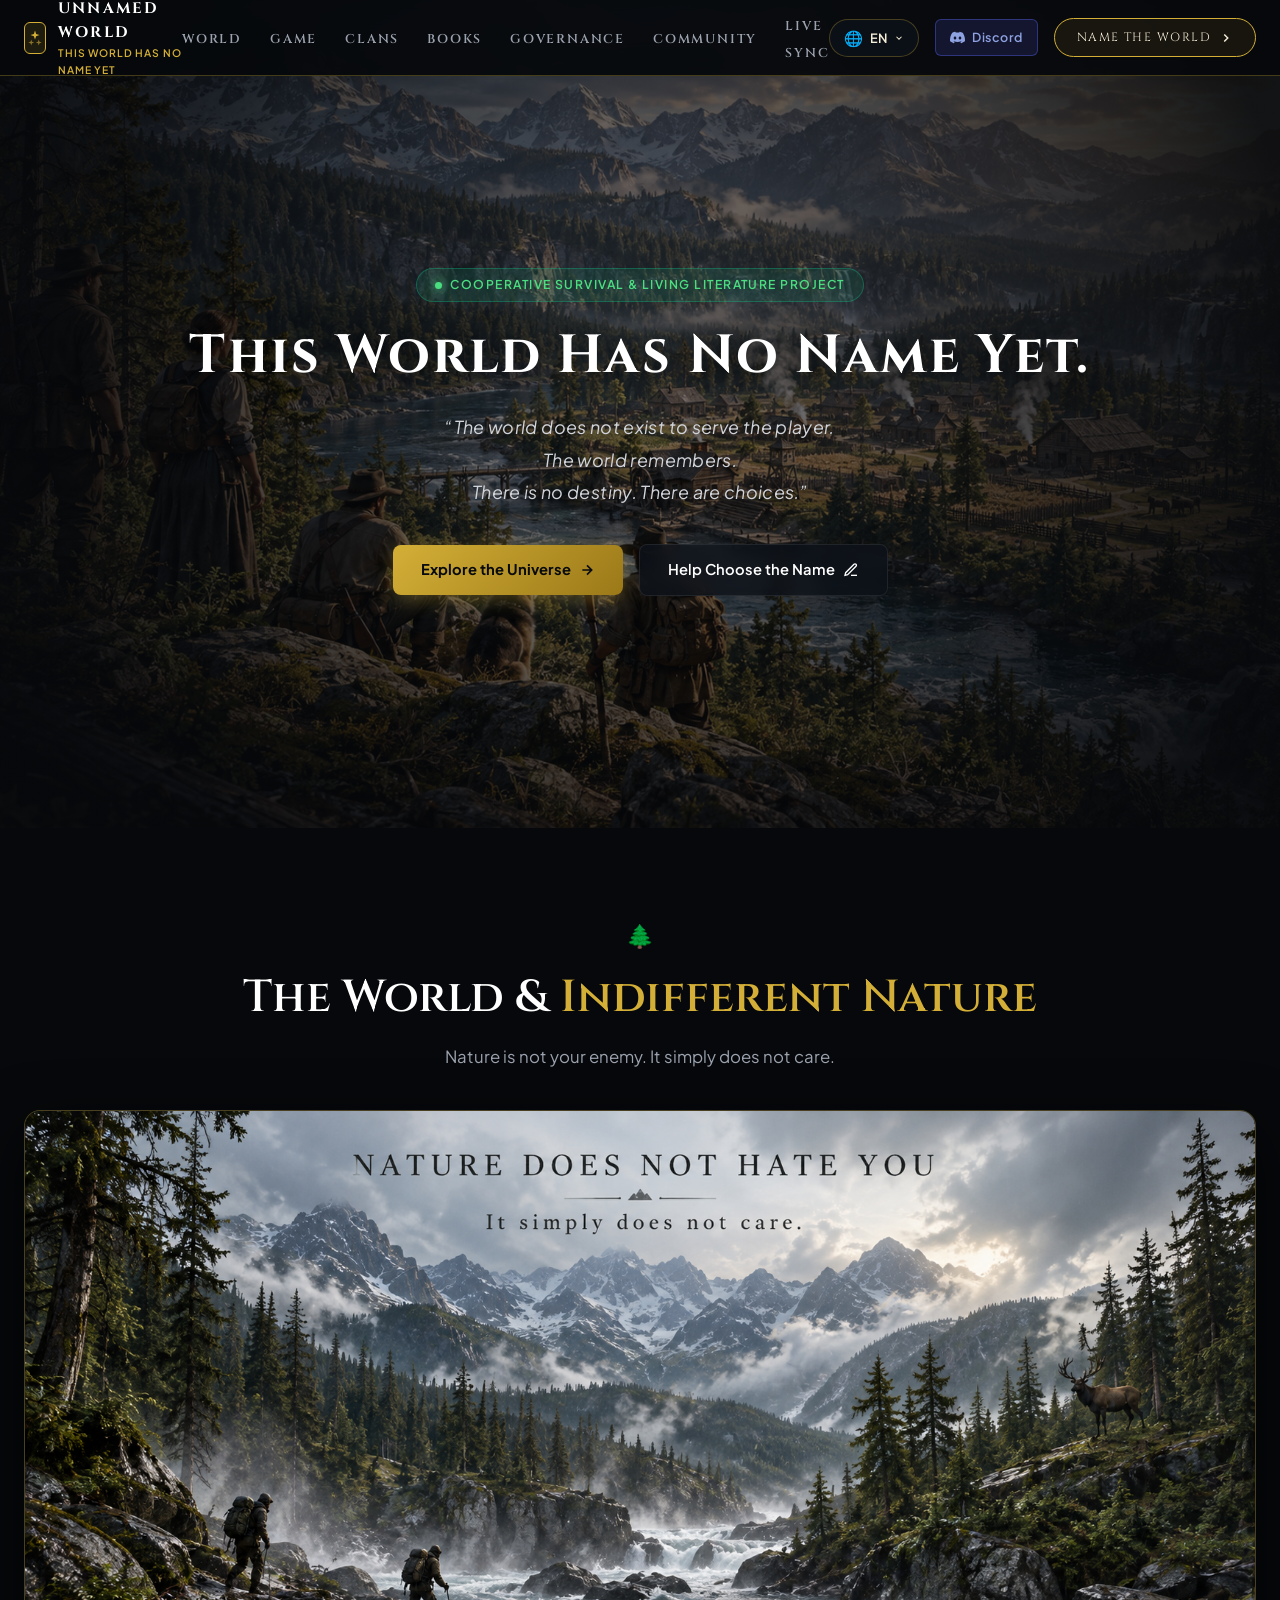
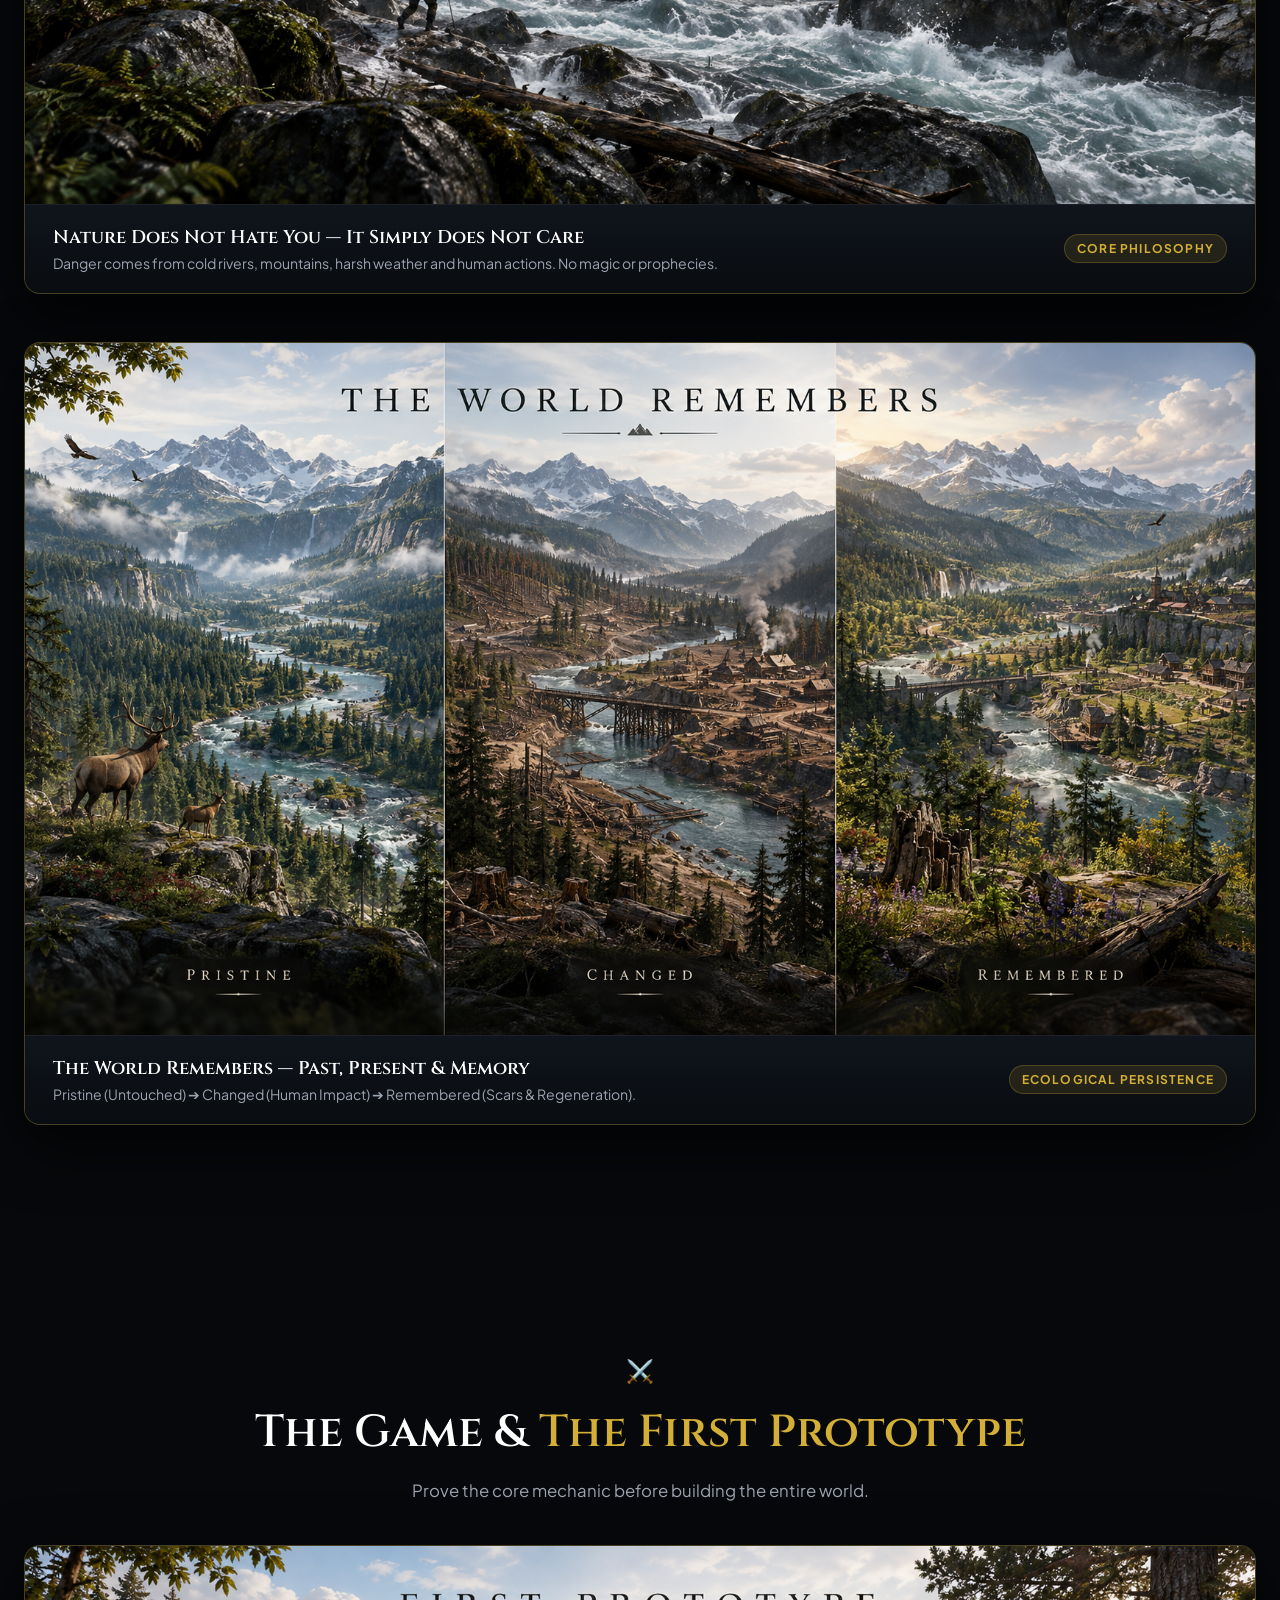
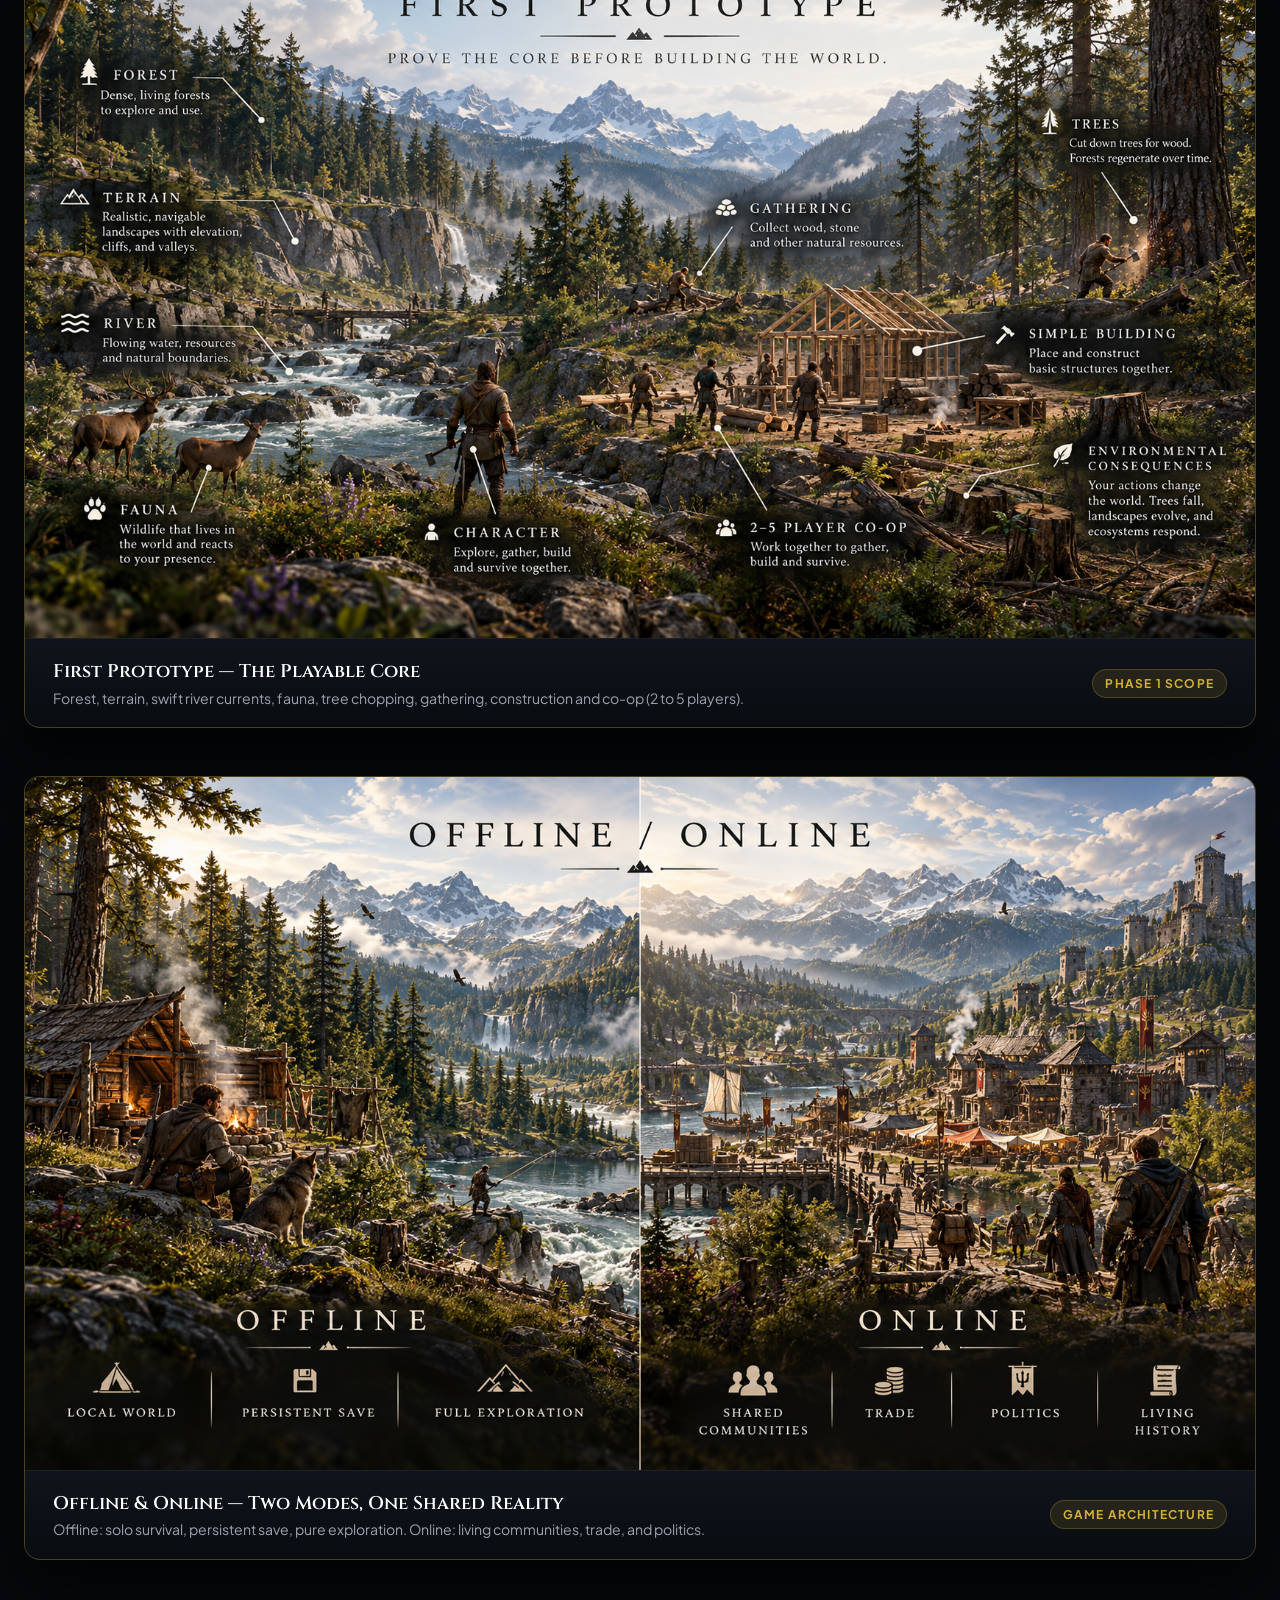
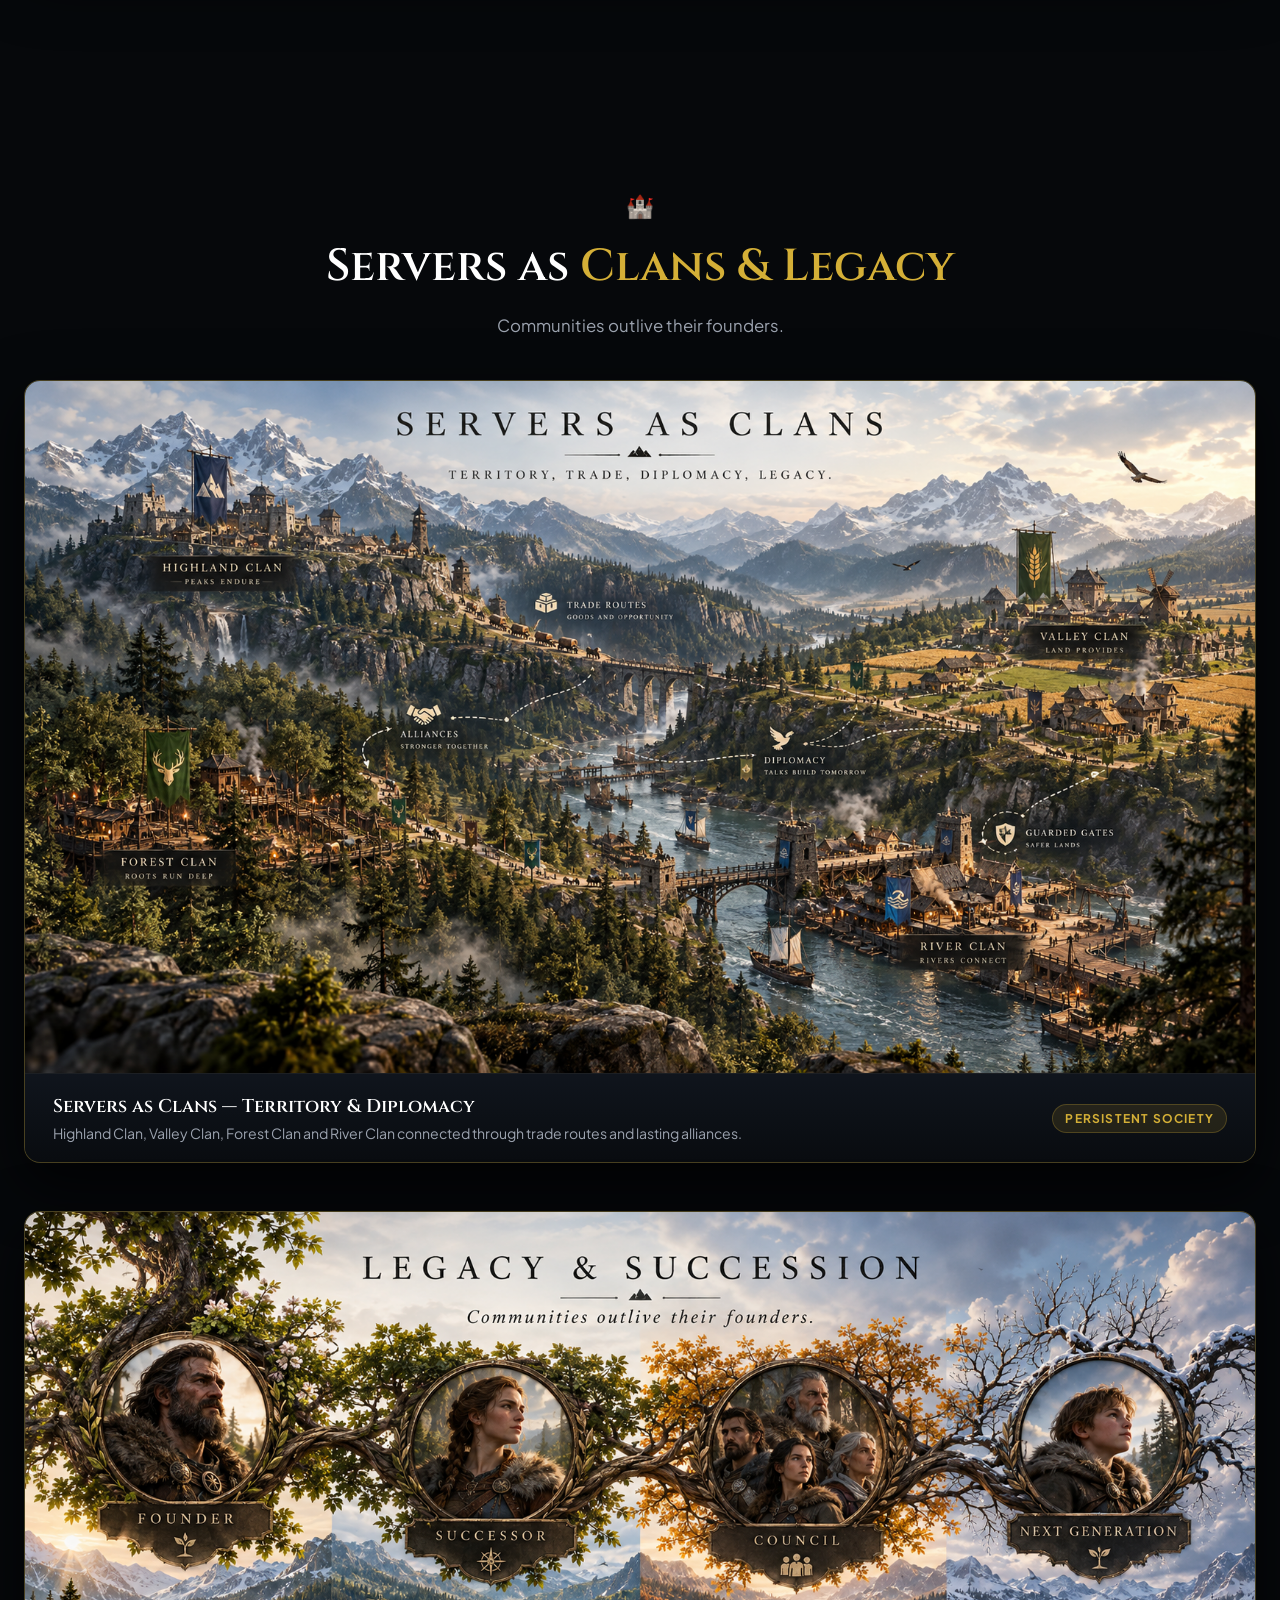
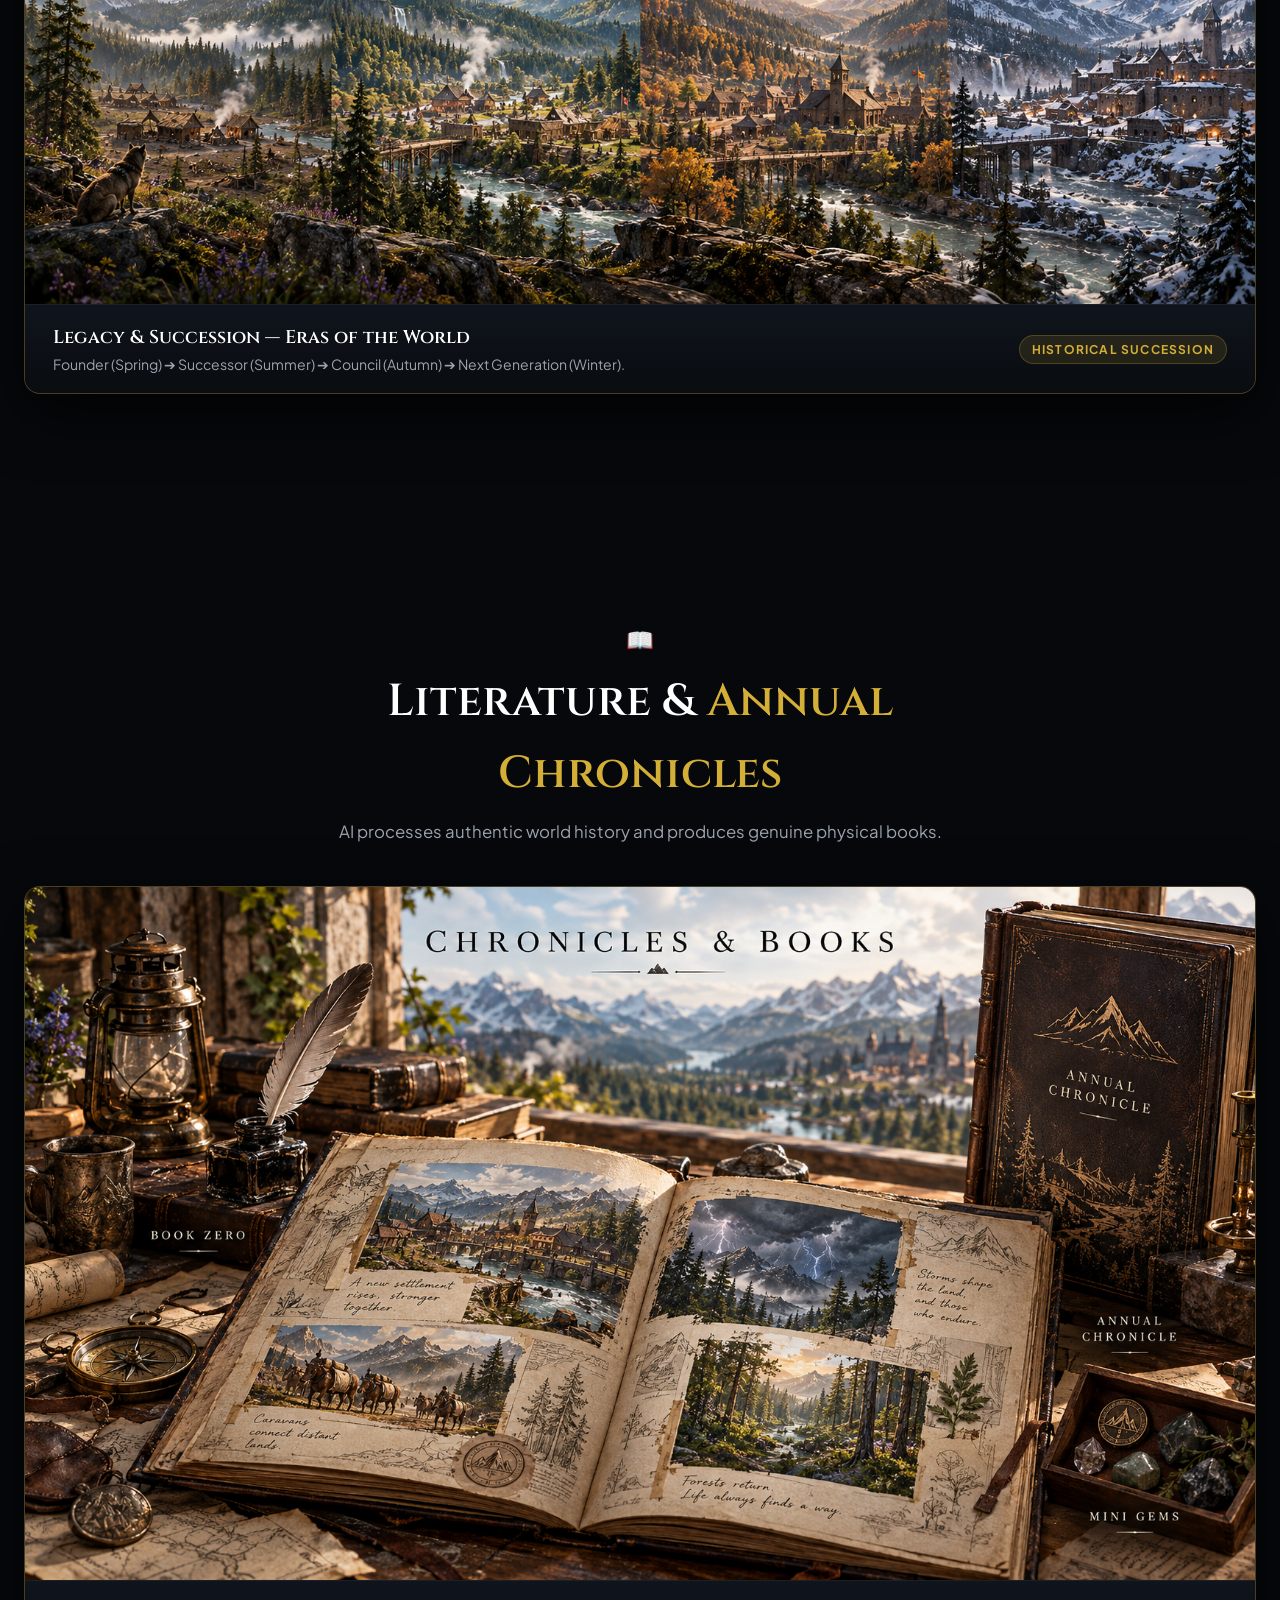
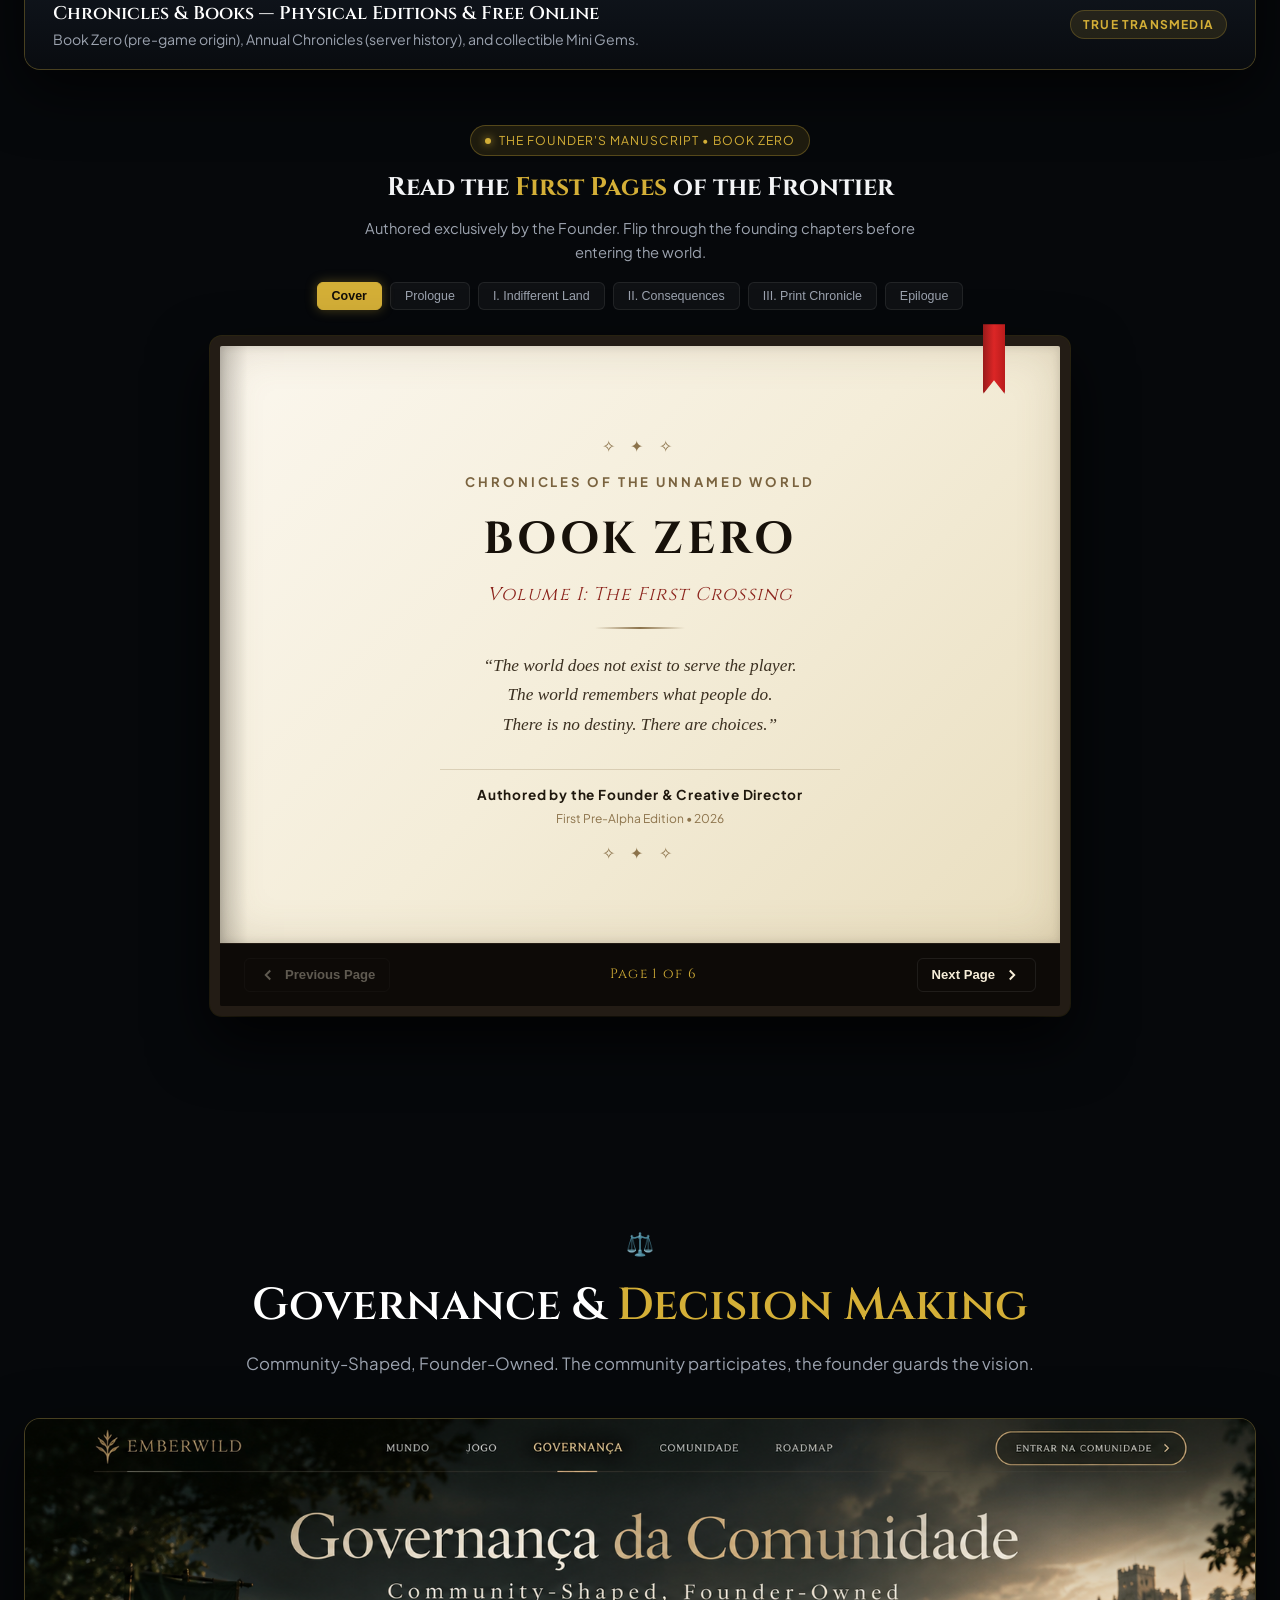
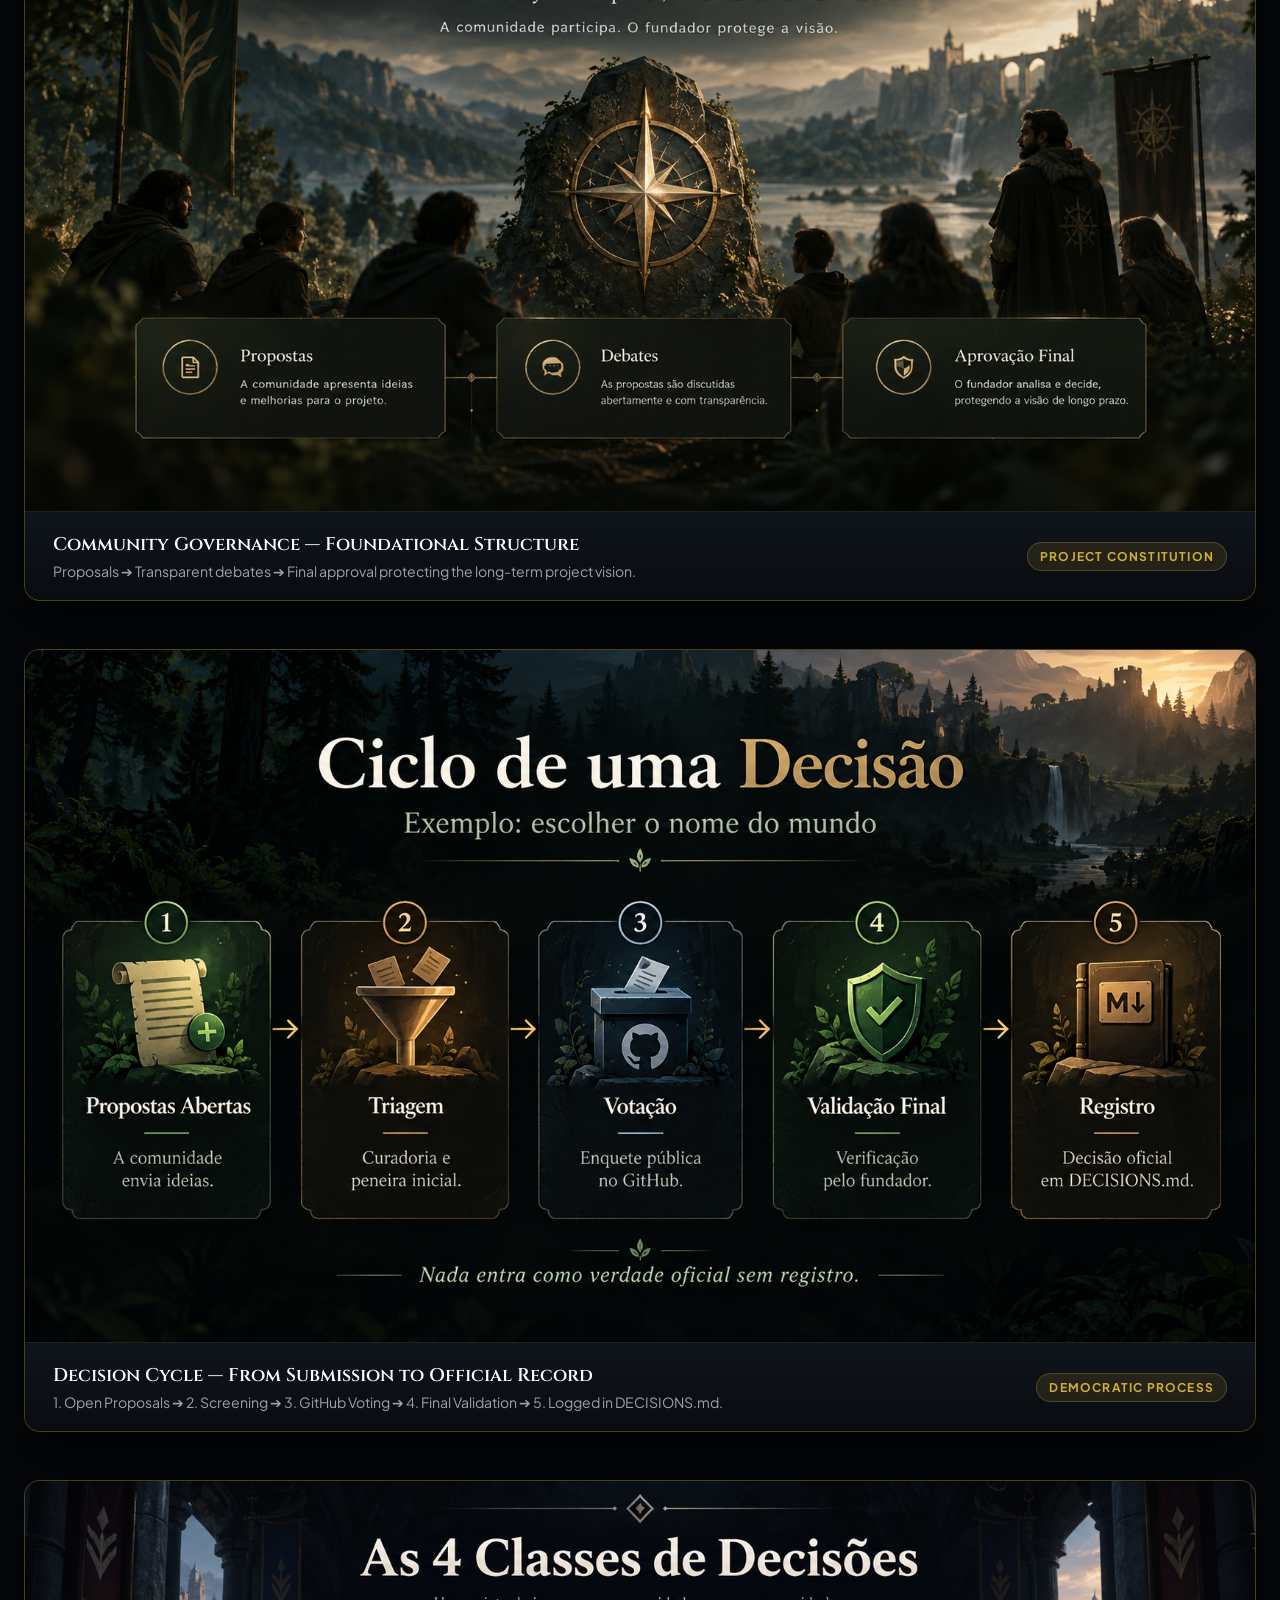
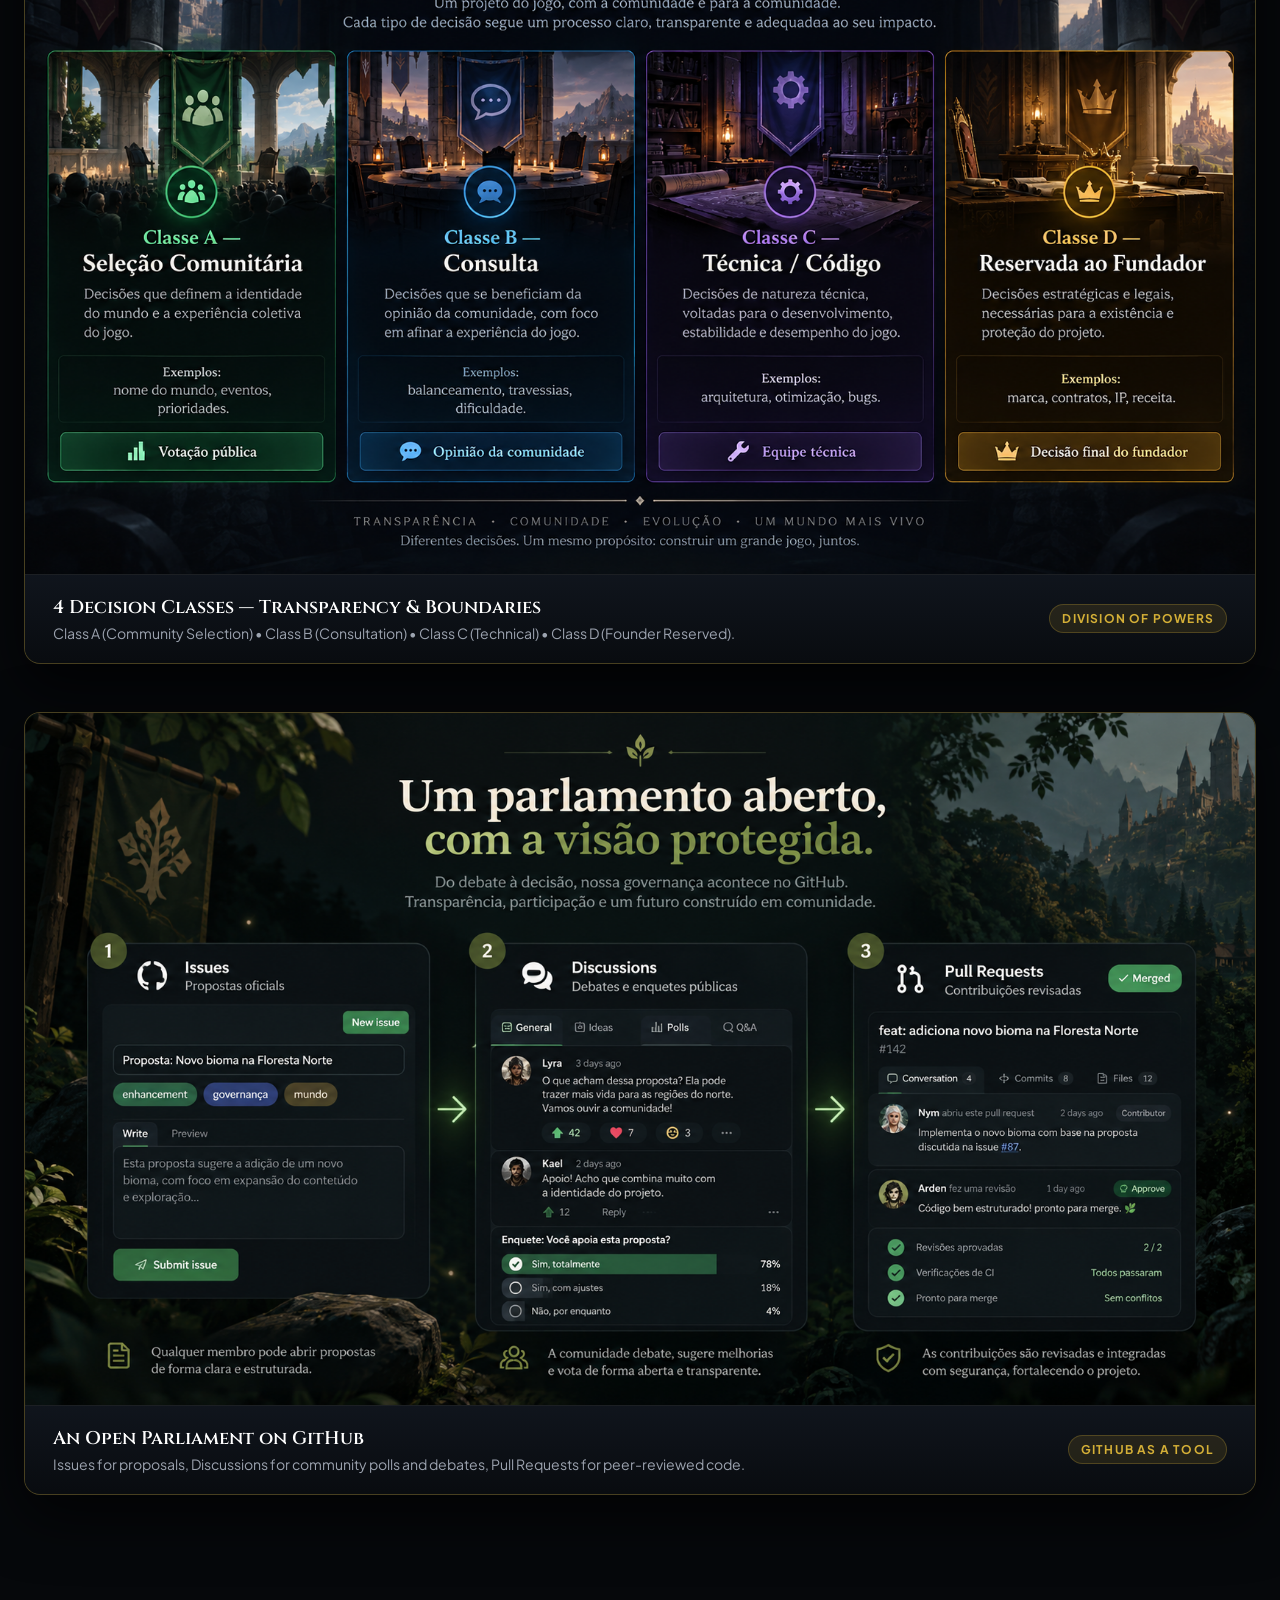
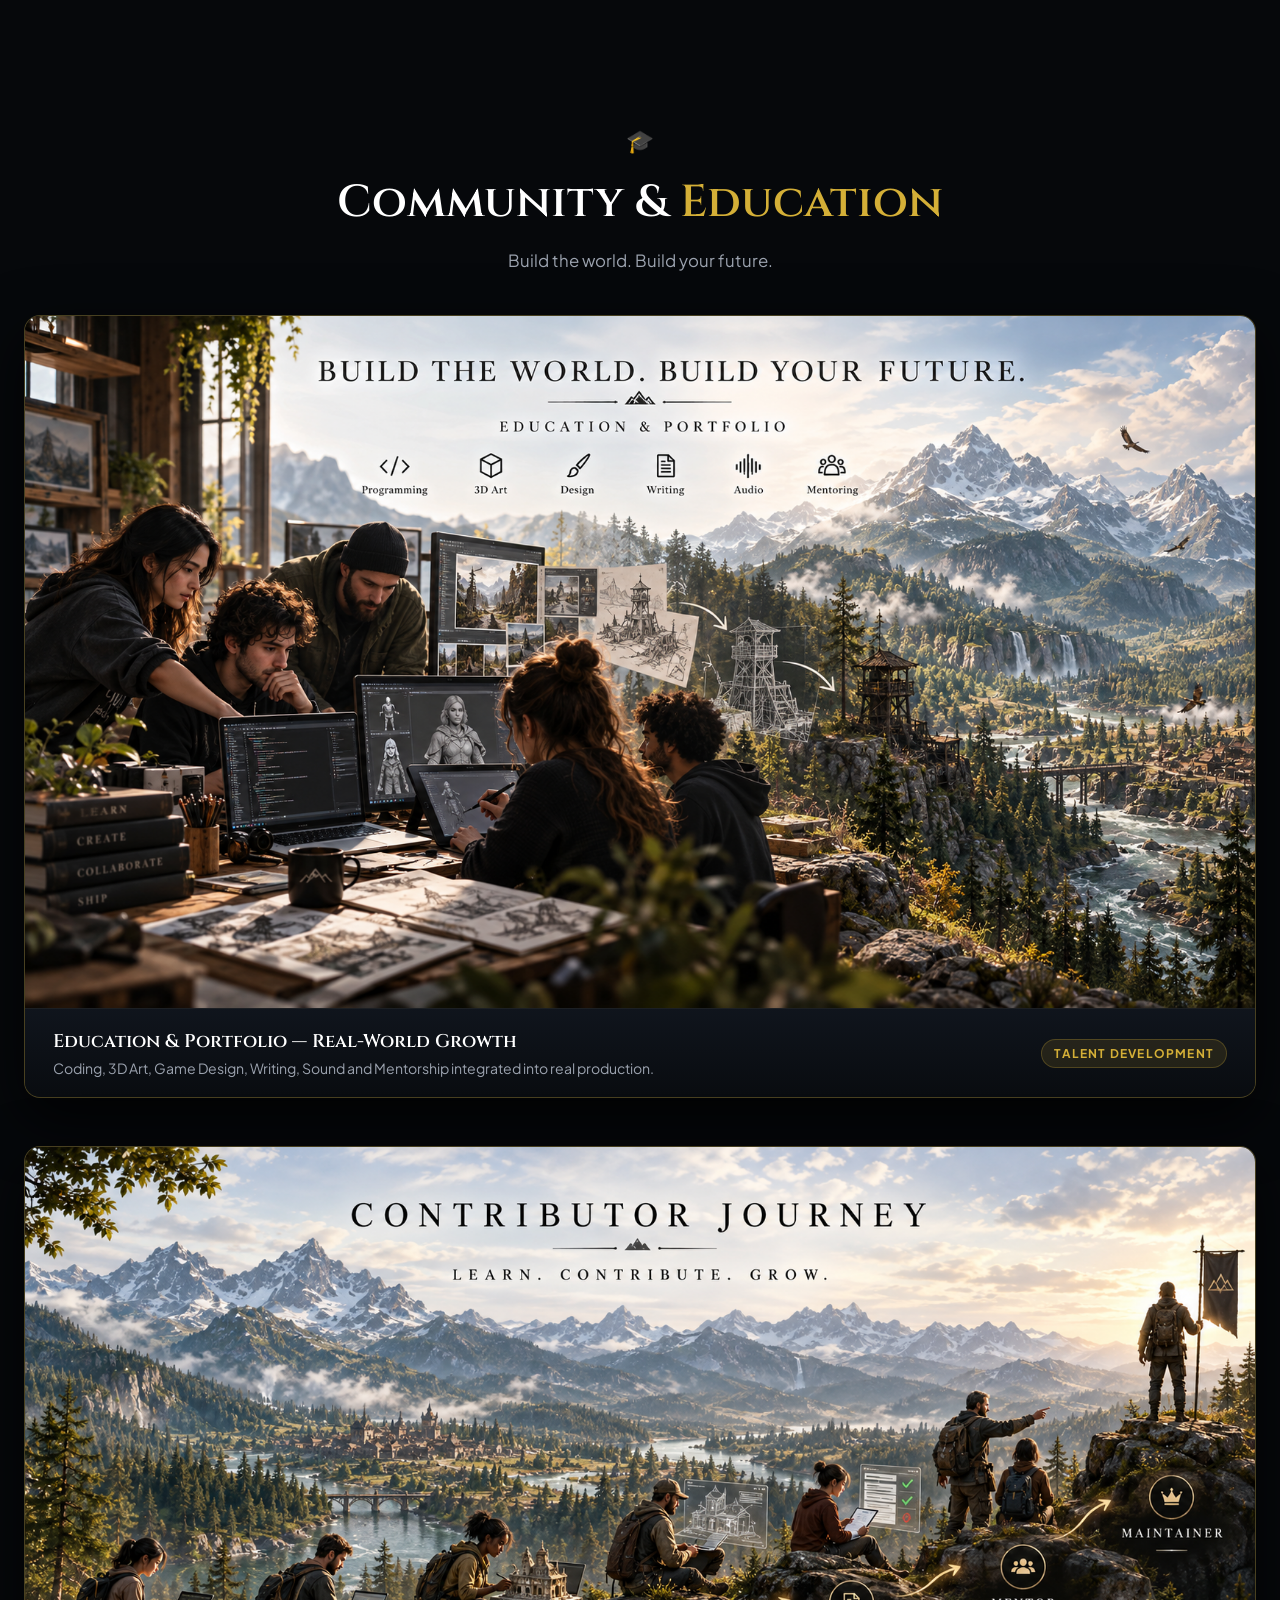
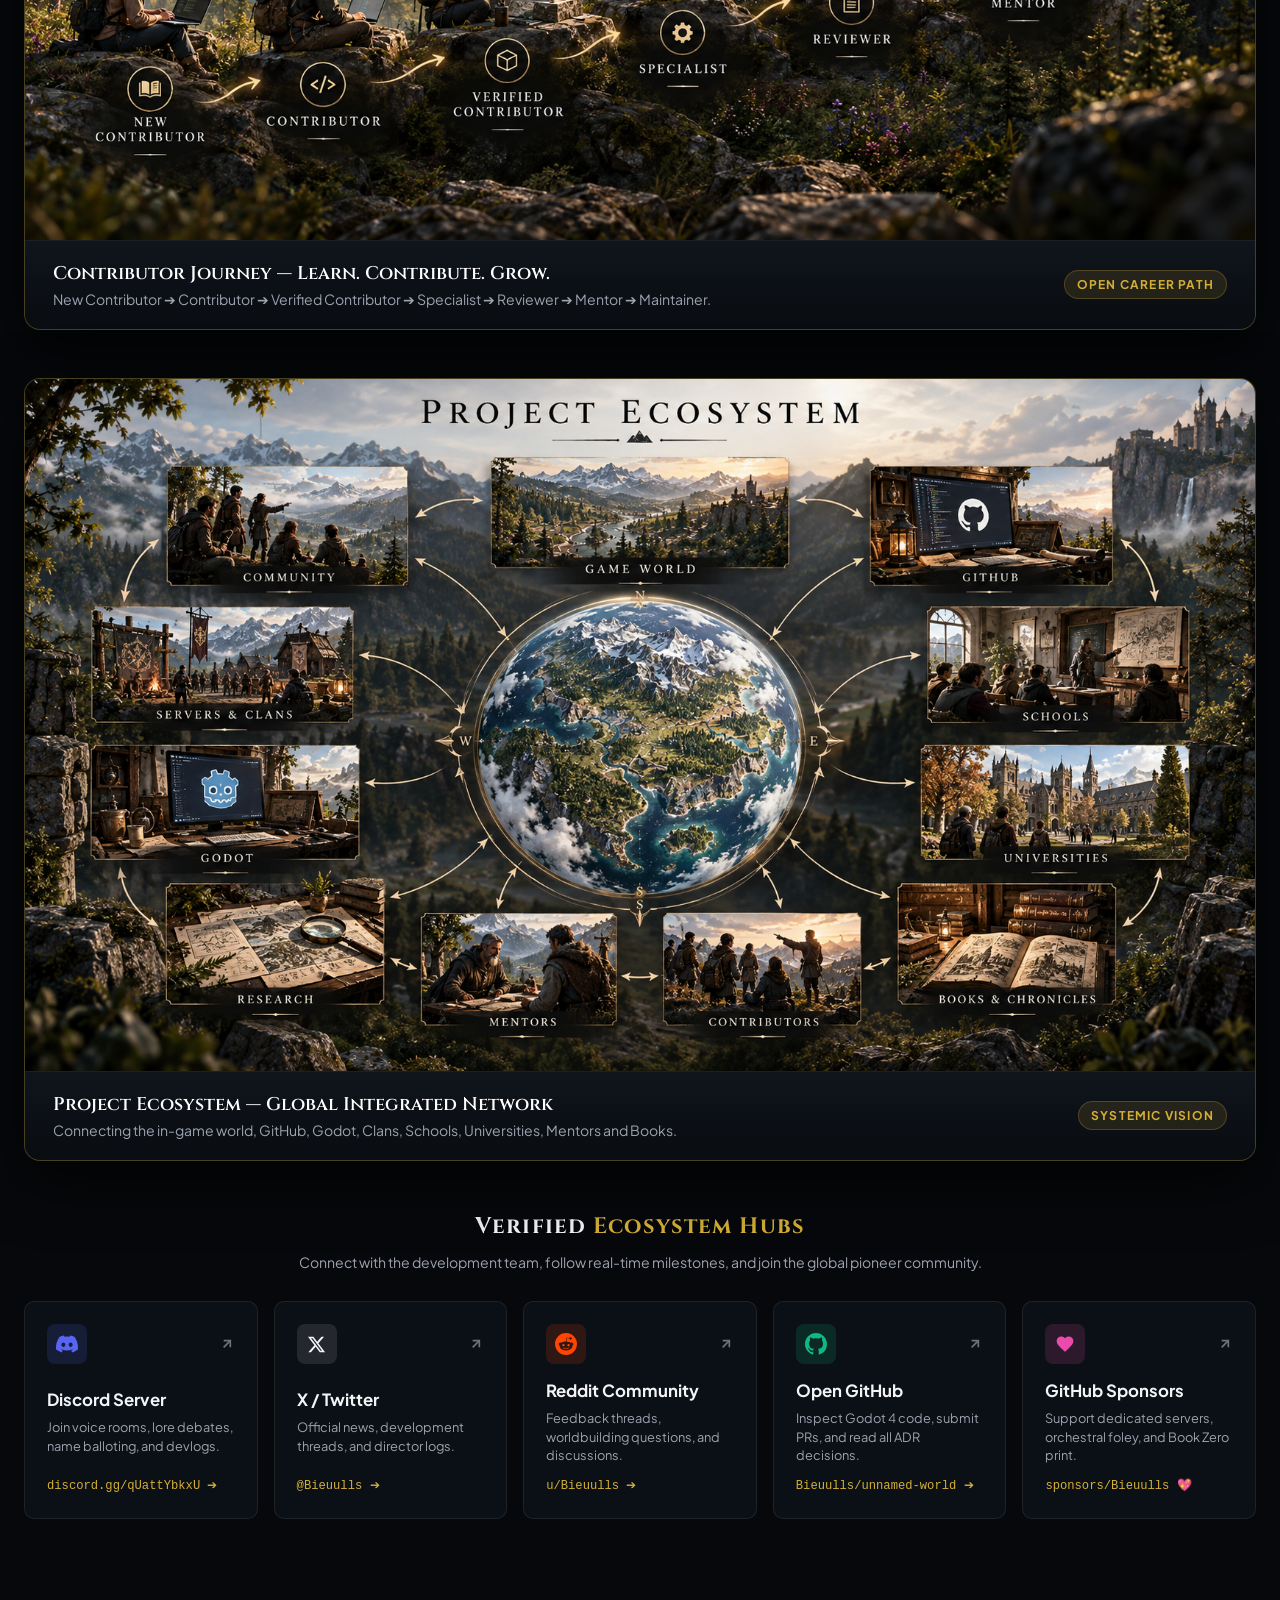
==== commit 86643671: "feat(web): add interactive digital Book Zero reader with flippable pages and chapter navigation" ====
--- a/web/index.html
+++ b/web/index.html
@@ -282,6 +282,174 @@
         </div>
         <span class="infographic-tag" data-i18n="card_11_tag">True Transmedia</span>
       </div>
+    </div>
+
+    <!-- ========================================================================
+         INTERACTIVE BOOK READER: BOOK ZERO MANUSCRIPT
+         ======================================================================== -->
+    <div class="interactive-book-container">
+      <div class="book-reader-header">
+        <div class="book-badge">
+          <span class="book-badge-dot"></span>
+          <span>THE FOUNDER'S MANUSCRIPT • BOOK ZERO</span>
+        </div>
+        <h3 class="book-reader-title">Read the <span>First Pages</span> of the Frontier</h3>
+        <p class="book-reader-desc">Authored exclusively by the Founder. Flip through the founding chapters before entering the world.</p>
+        
+        <!-- Chapter Navigation Tabs -->
+        <div class="book-chapter-tabs" id="bookChapterTabs">
+          <button type="button" class="ch-tab active" data-page="0">Cover</button>
+          <button type="button" class="ch-tab" data-page="1">Prologue</button>
+          <button type="button" class="ch-tab" data-page="2">I. Indifferent Land</button>
+          <button type="button" class="ch-tab" data-page="3">II. Consequences</button>
+          <button type="button" class="ch-tab" data-page="4">III. Print Chronicle</button>
+          <button type="button" class="ch-tab" data-page="5">Epilogue</button>
+        </div>
+      </div>
+
+      <!-- The Physical Book Stage -->
+      <div class="physical-book-stage">
+        <div class="book-ribbon-bookmark"></div>
+        <div class="book-tome" id="bookTome">
+          
+          <!-- Spread Pages Container -->
+          <div class="book-pages-wrapper" id="bookPagesWrapper">
+
+            <!-- Page 0: Cover / Frontispiece -->
+            <div class="book-page active" data-index="0">
+              <div class="page-inner page-cover">
+                <div class="cover-ornament top">✧ ✦ ✧</div>
+                <div class="cover-eyebrow">CHRONICLES OF THE UNNAMED WORLD</div>
+                <h2 class="cover-main-title">BOOK ZERO</h2>
+                <div class="cover-subtitle">Volume I: The First Crossing</div>
+                <div class="cover-divider"></div>
+                <p class="cover-quote">
+                  “The world does not exist to serve the player.<br>
+                  The world remembers what people do.<br>
+                  There is no destiny. There are choices.”
+                </p>
+                <div class="cover-footer">
+                  <div class="cover-author">Authored by the Founder & Creative Director</div>
+                  <div class="cover-era">First Pre-Alpha Edition • 2026</div>
+                </div>
+                <div class="cover-ornament bottom">✧ ✦ ✧</div>
+              </div>
+            </div>
+
+            <!-- Page 1: Prologue — The Cold River -->
+            <div class="book-page" data-index="1">
+              <div class="page-inner">
+                <div class="page-header-strip">
+                  <span>PROLOGUE</span>
+                  <span>THE FIRST CROSSING</span>
+                </div>
+                <h3 class="page-chapter-title">The River Does Not Care</h3>
+                <div class="page-body-text">
+                  <p class="drop-cap">A small group of pioneers arrived at the edge of an untamed territory looking for a new beginning. They had walked through miles of silent pine, fleeing an old world whose ground had grown exhausted.</p>
+                  <p>Ahead of them roared a wide glacial river, swollen by high mountain snowmelt. The current was dark, white-crested, and cold enough to numb human bone in seconds.</p>
+                  <p>An experienced man among them stepped forward. He had crossed swift rivers in his youth. He was strong, careful, and had a family waiting on the damp riverbank.</p>
+                  <blockquote class="manuscript-quote">The river took him anyway.</blockquote>
+                  <p>The river was not evil. It bore no malice toward his family, nor pride in his drowning. It simply continued flowing toward the sea, completely indifferent to human tears.</p>
+                </div>
+                <div class="page-number-footer">Page 2</div>
+              </div>
+            </div>
+
+            <!-- Page 2: Chapter I — The Indifferent Land -->
+            <div class="book-page" data-index="2">
+              <div class="page-inner">
+                <div class="page-header-strip">
+                  <span>CHAPTER I</span>
+                  <span>NATURE & SILENCE</span>
+                </div>
+                <h3 class="page-chapter-title">The Indifferent Land</h3>
+                <div class="page-body-text">
+                  <p class="drop-cap">This is the first founding law of our world: nature is not your enemy, but it will never bend to your desires. There are no prophecies written in constellations to save you.</p>
+                  <p>When the cold wind drops the mountain temperature below freezing, a fire will keep you alive only as long as you have gathered dry pine. When you cut a massive birch, the tree falls with thunder, and the stump remains in the soil for years.</p>
+                  <p>The forest will not avenge itself with magic spells, but the deer will flee deeper into the valleys, and the winter wind will whistle without obstruction through the cleared hills.</p>
+                  <blockquote class="manuscript-quote">Survival is not about filling a hunger bar. It is about understanding that choices create permanent scars.</blockquote>
+                </div>
+                <div class="page-number-footer">Page 3</div>
+              </div>
+            </div>
+
+            <!-- Page 3: Chapter II — The Law of Consequences -->
+            <div class="book-page" data-index="3">
+              <div class="page-inner">
+                <div class="page-header-strip">
+                  <span>CHAPTER II</span>
+                  <span>COMMUNITY & HEARTH</span>
+                </div>
+                <h3 class="page-chapter-title">The Law of Consequences</h3>
+                <div class="page-body-text">
+                  <p class="drop-cap">No single human can master the frontier alone. One pioneer watches the river depth; another tends the communal kiln; another weaves coarse wool into weatherproof garments to stave off rain rot.</p>
+                  <p>Every wooden cabin raised, every stone bridge anchored across the river rapids, every clan peace pact carved into the rock becomes part of the shared memory of the server.</p>
+                  <p>If a clan burns a bridge in anger during a trade dispute, the bridge does not magically reappear at midnight. The gorge remains severed until human hands carry timber back to rebuild it.</p>
+                  <p>History is not something handed down by scripted quests. It is the cumulative weight of everything players build, abandon, and protect.</p>
+                </div>
+                <div class="page-number-footer">Page 4</div>
+              </div>
+            </div>
+
+            <!-- Page 4: Chapter III — The Printed Chronicle -->
+            <div class="book-page" data-index="4">
+              <div class="page-inner">
+                <div class="page-header-strip">
+                  <span>CHAPTER III</span>
+                  <span>LIVING LITERATURE</span>
+                </div>
+                <h3 class="page-chapter-title">The Printed Chronicle</h3>
+                <div class="page-body-text">
+                  <p class="drop-cap">Traditional survival worlds live in temporary cycles: servers wipe every thirty days, reducing thousands of hours of human collaboration into digital ash. We refuse to erase your history.</p>
+                  <p>Every twelve months of active server life, the authentic events of the world—the great winters survived, the trade alliances formed, the clans that rose and fell—are compiled into an official physical hardcover book.</p>
+                  <blockquote class="manuscript-quote">Real player names, registered deeds, and community votes are bound in ink, printed, and preserved forever in library archives.</blockquote>
+                  <p>You do not just play a game. You become a named historical figure in an authentic published chronicle.</p>
+                </div>
+                <div class="page-number-footer">Page 5</div>
+              </div>
+            </div>
+
+            <!-- Page 5: Epilogue — The Unwritten Name -->
+            <div class="book-page" data-index="5">
+              <div class="page-inner page-epilogue">
+                <div class="page-header-strip">
+                  <span>EPILOGUE</span>
+                  <span>AN OPEN HORIZON</span>
+                </div>
+                <h3 class="page-chapter-title">This World Needs a Name</h3>
+                <div class="page-body-text">
+                  <p class="drop-cap">The forest is standing. The river is running. The Forward+ shaders in Godot 4 render the morning mist through the pines. But the map on our parchment table has no title.</p>
+                  <p>Under our open governance (Class A • Decision D-005), the name of this universe belongs to the pioneers who walk it first.</p>
+                  <div class="book-ballot-callout">
+                    <h4>Cast Your Vote in the Official Ballot</h4>
+                    <p>Read the repository, submit your naming suggestion, or join our community discussions on GitHub and Discord.</p>
+                    <div class="book-cta-buttons">
+                      <a href="#batizar" class="book-btn-ballot">Vote for World Name</a>
+                      <a href="https://github.com/Bieuulls/unnamed-world-project/blob/main/book/BOOK_ZERO.md" target="_blank" rel="noopener" class="book-btn-github">View Full Markdown</a>
+                    </div>
+                  </div>
+                </div>
+                <div class="page-number-footer">Page 6</div>
+              </div>
+            </div>
+
+          </div><!-- /book-pages-wrapper -->
+
+          <!-- Navigation Controls Bar -->
+          <div class="book-controls-bar">
+            <button type="button" id="btnBookPrev" class="book-nav-arrow" aria-label="Previous Page">
+              <svg width="18" height="18" viewBox="0 0 24 24" fill="none" stroke="currentColor" stroke-width="2.5"><polyline points="15 18 9 12 15 6"/></svg>
+              <span>Previous Page</span>
+            </button>
+            <div class="book-page-counter" id="bookPageCounter">Page 1 of 6</div>
+            <button type="button" id="btnBookNext" class="book-nav-arrow" aria-label="Next Page">
+              <span>Next Page</span>
+              <svg width="18" height="18" viewBox="0 0 24 24" fill="none" stroke="currentColor" stroke-width="2.5"><polyline points="9 18 15 12 9 6"/></svg>
+            </button>
+          </div>
+
+        </div><!-- /book-tome -->
+      </div><!-- /physical-book-stage -->
     </div>
   </section>
 
--- a/web/css/style.css
+++ b/web/css/style.css
@@ -1106,4 +1106,434 @@
   transform: translateY(-2px);
 }
 
-
+/* ==========================================================================
+   INTERACTIVE DIGITAL BOOK READER (BOOK ZERO MANUSCRIPT)
+   ========================================================================== */
+
+.interactive-book-container {
+  width: 100%;
+  max-width: 860px;
+  margin: 55px auto 30px auto;
+  position: relative;
+}
+
+.book-reader-header {
+  text-align: center;
+  margin-bottom: 26px;
+}
+
+.book-badge {
+  display: inline-flex;
+  align-items: center;
+  gap: 8px;
+  padding: 5px 14px;
+  background: rgba(212, 175, 55, 0.12);
+  border: 1px solid var(--border-gold);
+  border-radius: 20px;
+  font-size: 0.76rem;
+  letter-spacing: 0.08em;
+  color: var(--gold-primary);
+  margin-bottom: 12px;
+}
+
+.book-badge-dot {
+  width: 6px;
+  height: 6px;
+  border-radius: 50%;
+  background: var(--gold-primary);
+  box-shadow: 0 0 8px var(--gold-primary);
+}
+
+.book-reader-title {
+  font-family: var(--font-serif);
+  font-size: 1.6rem;
+  color: var(--text-main);
+  margin-bottom: 8px;
+}
+
+.book-reader-title span {
+  color: var(--gold-primary);
+}
+
+.book-reader-desc {
+  font-size: 0.92rem;
+  color: var(--text-muted);
+  max-width: 600px;
+  margin: 0 auto;
+}
+
+/* Chapter Navigation Tabs */
+.book-chapter-tabs {
+  display: flex;
+  align-items: center;
+  justify-content: center;
+  gap: 8px;
+  flex-wrap: wrap;
+  margin-top: 18px;
+}
+
+.ch-tab {
+  padding: 6px 14px;
+  border-radius: 6px;
+  background: rgba(255, 255, 255, 0.04);
+  border: 1px solid var(--border-subtle);
+  color: var(--text-muted);
+  font-size: 0.78rem;
+  font-weight: 500;
+  cursor: pointer;
+  transition: all 0.25s ease;
+}
+
+.ch-tab:hover {
+  background: rgba(212, 175, 55, 0.1);
+  color: var(--gold-light);
+  border-color: rgba(212, 175, 55, 0.3);
+}
+
+.ch-tab.active {
+  background: var(--gold-primary);
+  color: #120e09;
+  font-weight: 700;
+  border-color: var(--gold-primary);
+  box-shadow: 0 0 12px rgba(212, 175, 55, 0.35);
+}
+
+/* The Book Stage & Realistic Tome */
+.physical-book-stage {
+  position: relative;
+  width: 100%;
+  margin-top: 10px;
+}
+
+.book-ribbon-bookmark {
+  position: absolute;
+  top: -12px;
+  right: 65px;
+  width: 22px;
+  height: 70px;
+  background: linear-gradient(to right, #991b1b, #dc2626, #b91c1c);
+  border-radius: 0 0 3px 3px;
+  box-shadow: 2px 4px 10px rgba(0, 0, 0, 0.5);
+  z-index: 10;
+  clip-path: polygon(0 0, 100% 0, 100% 100%, 50% 80%, 0 100%);
+}
+
+.book-tome {
+  position: relative;
+  background: #14100c;
+  border: 10px solid #231c15;
+  border-radius: 12px;
+  box-shadow: 0 25px 60px rgba(0, 0, 0, 0.8), 0 0 0 1px rgba(212, 175, 55, 0.2);
+  overflow: hidden;
+}
+
+.book-pages-wrapper {
+  background: linear-gradient(135deg, #fbf7ee 0%, #f4edd9 50%, #e9debf 100%);
+  color: #2a2217;
+  padding: 45px 50px 35px 50px;
+  min-height: 520px;
+  display: flex;
+  flex-direction: column;
+  justify-content: space-between;
+  box-shadow: inset 0 0 45px rgba(120, 95, 55, 0.2), inset 0 0 10px rgba(0, 0, 0, 0.15);
+  position: relative;
+}
+
+/* Subtle book spine shadow down the center */
+.book-pages-wrapper::before {
+  content: '';
+  position: absolute;
+  top: 0;
+  left: 0;
+  width: 28px;
+  height: 100%;
+  background: linear-gradient(to right, rgba(0, 0, 0, 0.18), transparent);
+  pointer-events: none;
+}
+
+.book-page {
+  display: none;
+  opacity: 0;
+  transform: translateY(6px);
+  transition: opacity 0.35s ease, transform 0.35s ease;
+}
+
+.book-page.active {
+  display: block;
+  opacity: 1;
+  transform: translateY(0);
+}
+
+/* Page Typographic Elements */
+.page-header-strip {
+  display: flex;
+  justify-content: space-between;
+  align-items: center;
+  font-size: 0.72rem;
+  letter-spacing: 0.15em;
+  font-weight: 700;
+  color: #8c734b;
+  border-bottom: 1px solid rgba(140, 115, 75, 0.25);
+  padding-bottom: 8px;
+  margin-bottom: 22px;
+}
+
+.page-chapter-title {
+  font-family: var(--font-serif);
+  font-size: 1.6rem;
+  color: #1a140d;
+  margin-bottom: 18px;
+  letter-spacing: 0.04em;
+  text-align: left;
+}
+
+.page-body-text {
+  font-size: 1.02rem;
+  line-height: 1.78;
+  color: #382e21;
+  text-align: left;
+  font-family: Georgia, 'Times New Roman', serif;
+}
+
+.page-body-text p {
+  margin-bottom: 16px;
+}
+
+.page-body-text .drop-cap::first-letter {
+  float: left;
+  font-family: var(--font-serif);
+  font-size: 3.4rem;
+  line-height: 0.82;
+  padding-top: 4px;
+  padding-right: 8px;
+  padding-bottom: 2px;
+  color: #8c251d;
+  font-weight: 700;
+}
+
+.manuscript-quote {
+  margin: 20px 0;
+  padding: 12px 20px;
+  border-left: 3px solid #8c734b;
+  background: rgba(140, 115, 75, 0.08);
+  font-style: italic;
+  font-size: 1.08rem;
+  color: #1f180e;
+  border-radius: 0 4px 4px 0;
+}
+
+.page-number-footer {
+  text-align: center;
+  font-size: 0.8rem;
+  font-family: var(--font-serif);
+  color: #8c734b;
+  margin-top: 24px;
+  letter-spacing: 0.1em;
+}
+
+/* Page 0: Cover Styling */
+.page-cover {
+  text-align: center;
+  display: flex;
+  flex-direction: column;
+  align-items: center;
+  justify-content: center;
+  padding: 30px 20px;
+}
+
+.cover-ornament {
+  font-size: 1rem;
+  color: #8c734b;
+  letter-spacing: 0.4em;
+  margin: 12px 0;
+}
+
+.cover-eyebrow {
+  font-size: 0.82rem;
+  letter-spacing: 0.22em;
+  font-weight: 700;
+  color: #7a633f;
+  margin-bottom: 12px;
+}
+
+.cover-main-title {
+  font-family: var(--font-serif);
+  font-size: 2.8rem;
+  color: #17110a;
+  letter-spacing: 0.08em;
+  margin-bottom: 4px;
+}
+
+.cover-subtitle {
+  font-family: var(--font-serif);
+  font-size: 1.15rem;
+  color: #8c251d;
+  letter-spacing: 0.06em;
+  font-style: italic;
+  margin-bottom: 18px;
+}
+
+.cover-divider {
+  width: 90px;
+  height: 2px;
+  background: linear-gradient(to right, transparent, #8c734b, transparent);
+  margin-bottom: 22px;
+}
+
+.cover-quote {
+  font-family: Georgia, serif;
+  font-style: italic;
+  font-size: 1.08rem;
+  line-height: 1.7;
+  color: #3b3021;
+  max-width: 480px;
+  margin-bottom: 30px;
+}
+
+.cover-footer {
+  border-top: 1px solid rgba(140, 115, 75, 0.25);
+  padding-top: 14px;
+  width: 100%;
+  max-width: 400px;
+}
+
+.cover-author {
+  font-size: 0.85rem;
+  font-weight: 700;
+  color: #1f180e;
+  letter-spacing: 0.06em;
+}
+
+.cover-era {
+  font-size: 0.75rem;
+  color: #8c734b;
+  margin-top: 3px;
+}
+
+/* Page 5: Epilogue Callout Box */
+.book-ballot-callout {
+  margin-top: 22px;
+  padding: 20px;
+  background: rgba(140, 115, 75, 0.12);
+  border: 1px dashed #8c734b;
+  border-radius: 6px;
+  text-align: center;
+}
+
+.book-ballot-callout h4 {
+  font-family: var(--font-serif);
+  font-size: 1.15rem;
+  color: #1a140d;
+  margin-bottom: 6px;
+}
+
+.book-ballot-callout p {
+  font-size: 0.88rem;
+  color: #4a3e2c;
+  margin-bottom: 14px;
+}
+
+.book-cta-buttons {
+  display: flex;
+  gap: 12px;
+  justify-content: center;
+  flex-wrap: wrap;
+}
+
+.book-btn-ballot {
+  display: inline-flex;
+  align-items: center;
+  padding: 8px 18px;
+  background: #8c251d;
+  color: #ffffff;
+  font-weight: 700;
+  font-size: 0.85rem;
+  border-radius: 4px;
+  text-decoration: none;
+  transition: background 0.2s ease;
+}
+
+.book-btn-ballot:hover {
+  background: #b91c1c;
+}
+
+.book-btn-github {
+  display: inline-flex;
+  align-items: center;
+  padding: 8px 18px;
+  background: transparent;
+  color: #1f180e;
+  border: 1px solid #7a633f;
+  font-weight: 600;
+  font-size: 0.85rem;
+  border-radius: 4px;
+  text-decoration: none;
+  transition: all 0.2s ease;
+}
+
+.book-btn-github:hover {
+  background: rgba(140, 115, 75, 0.2);
+}
+
+/* Controls Bar at bottom of book */
+.book-controls-bar {
+  display: flex;
+  align-items: center;
+  justify-content: space-between;
+  padding: 14px 24px;
+  background: #0d0a07;
+  border-top: 1px solid #231c15;
+}
+
+.book-nav-arrow {
+  display: inline-flex;
+  align-items: center;
+  gap: 8px;
+  background: transparent;
+  border: 1px solid var(--border-subtle);
+  border-radius: 6px;
+  color: var(--gold-light);
+  font-size: 0.82rem;
+  font-weight: 600;
+  padding: 7px 14px;
+  cursor: pointer;
+  transition: all 0.2s ease;
+}
+
+.book-nav-arrow:hover:not(:disabled) {
+  background: rgba(212, 175, 55, 0.15);
+  border-color: var(--gold-primary);
+  color: #ffffff;
+}
+
+.book-nav-arrow:disabled {
+  opacity: 0.35;
+  cursor: not-allowed;
+}
+
+.book-page-counter {
+  font-family: var(--font-serif);
+  font-size: 0.85rem;
+  color: var(--gold-primary);
+  letter-spacing: 0.1em;
+}
+
+@media (max-width: 768px) {
+  .book-pages-wrapper {
+    padding: 30px 22px 25px 22px;
+    min-height: 480px;
+  }
+  .cover-main-title {
+    font-size: 2.1rem;
+  }
+  .page-chapter-title {
+    font-size: 1.35rem;
+  }
+  .book-ribbon-bookmark {
+    right: 25px;
+    height: 45px;
+  }
+}
+
+
+
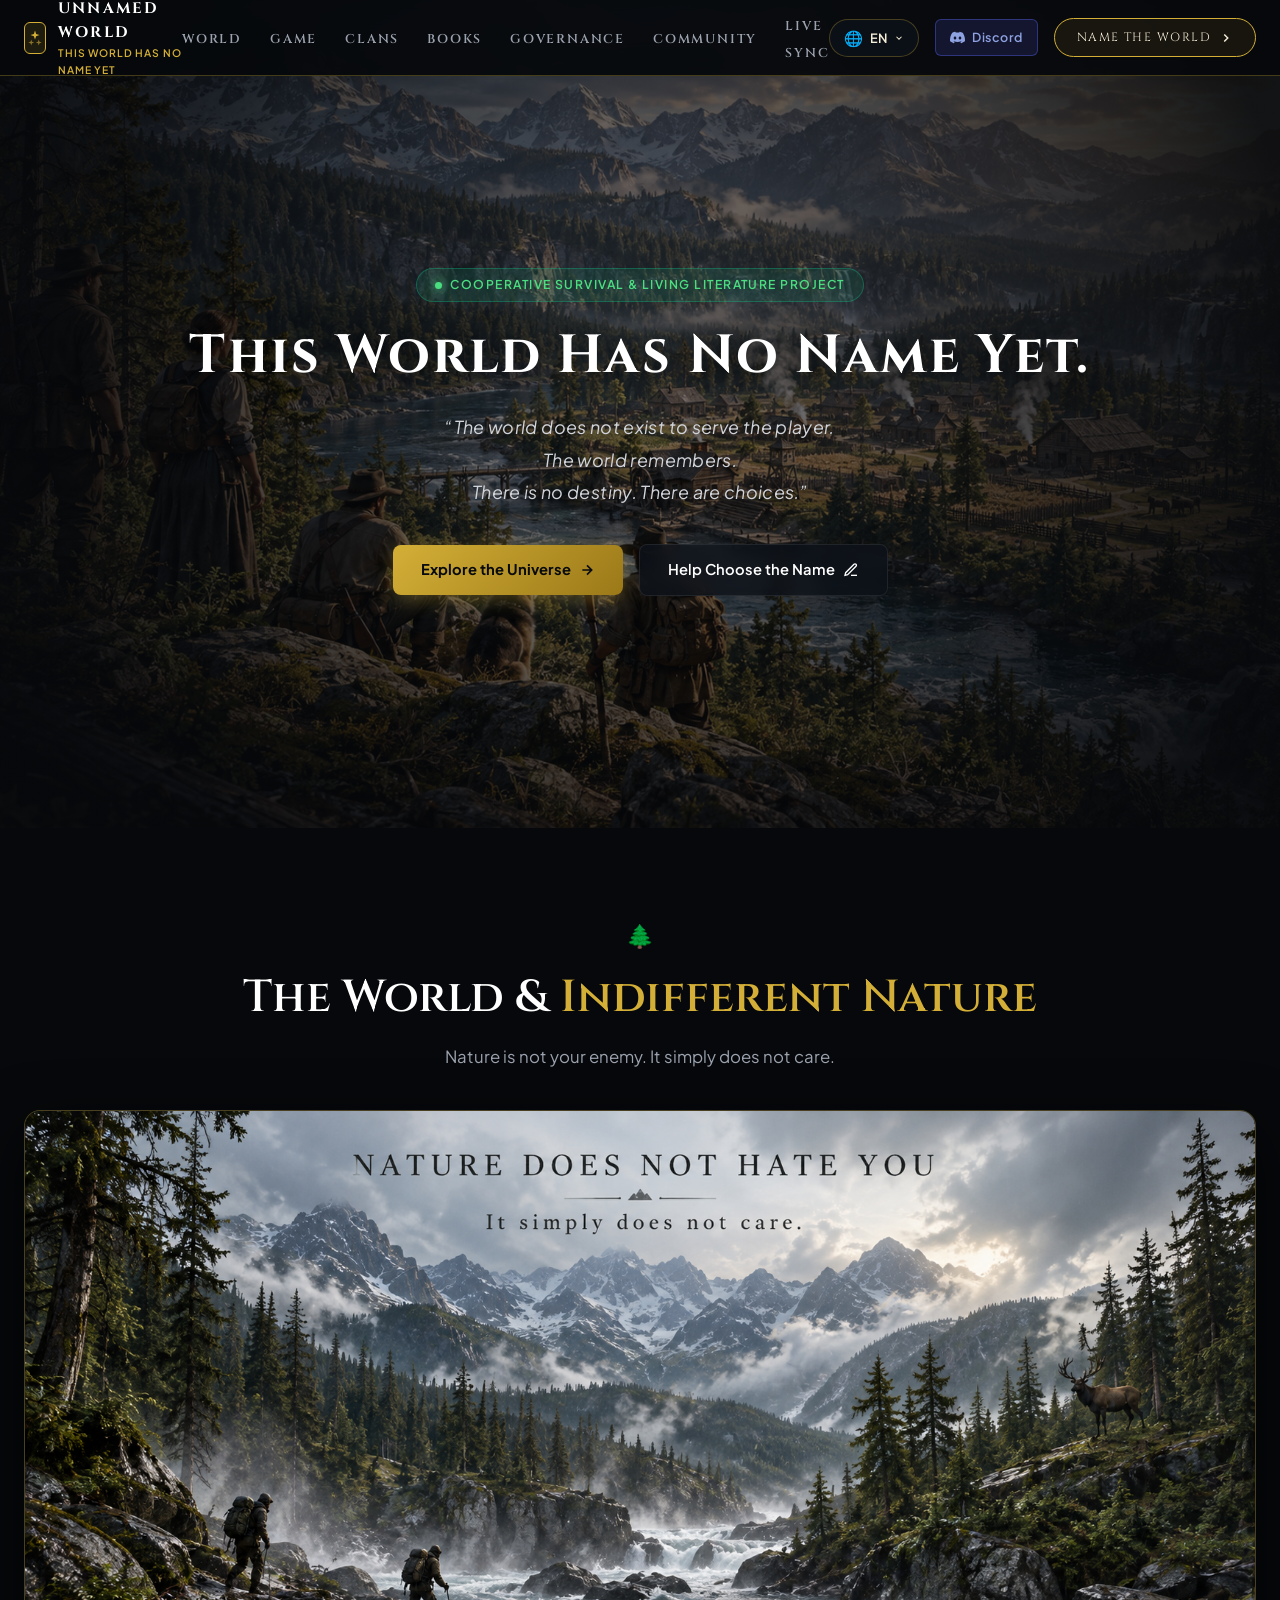
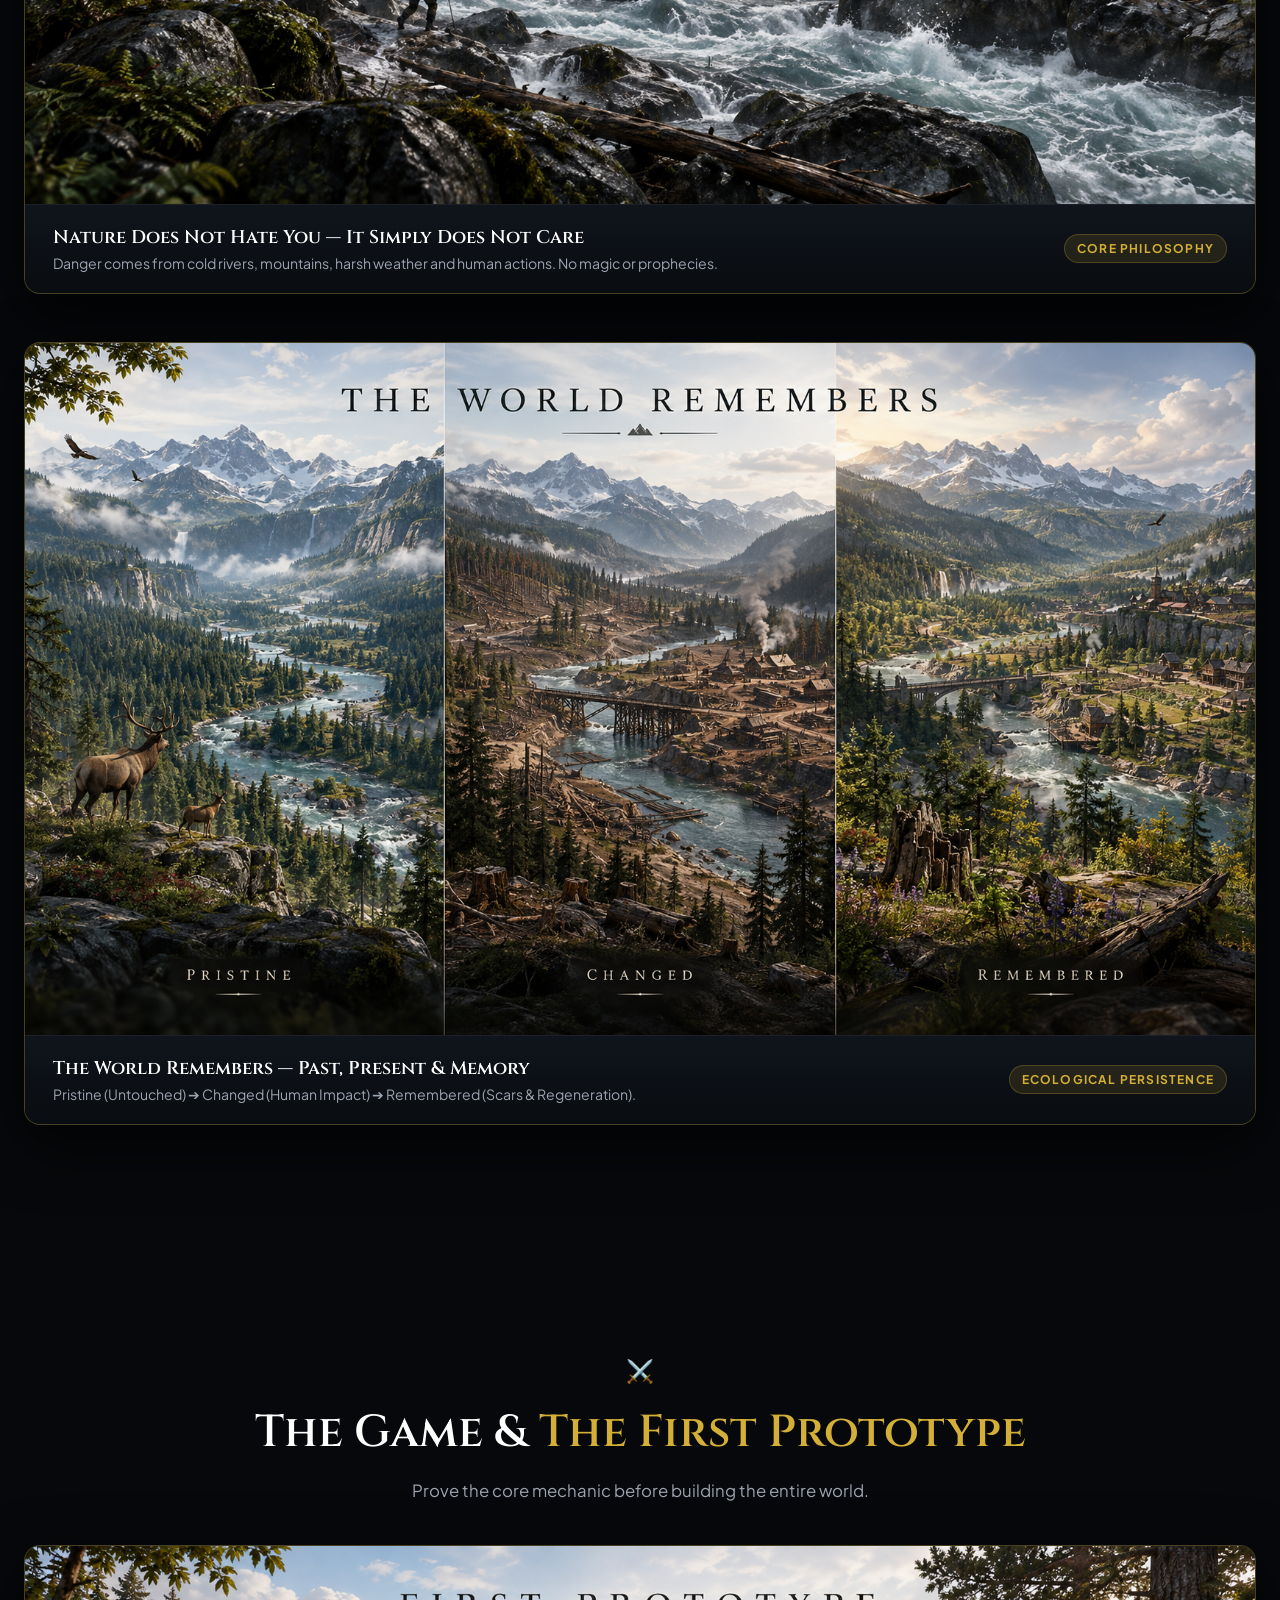
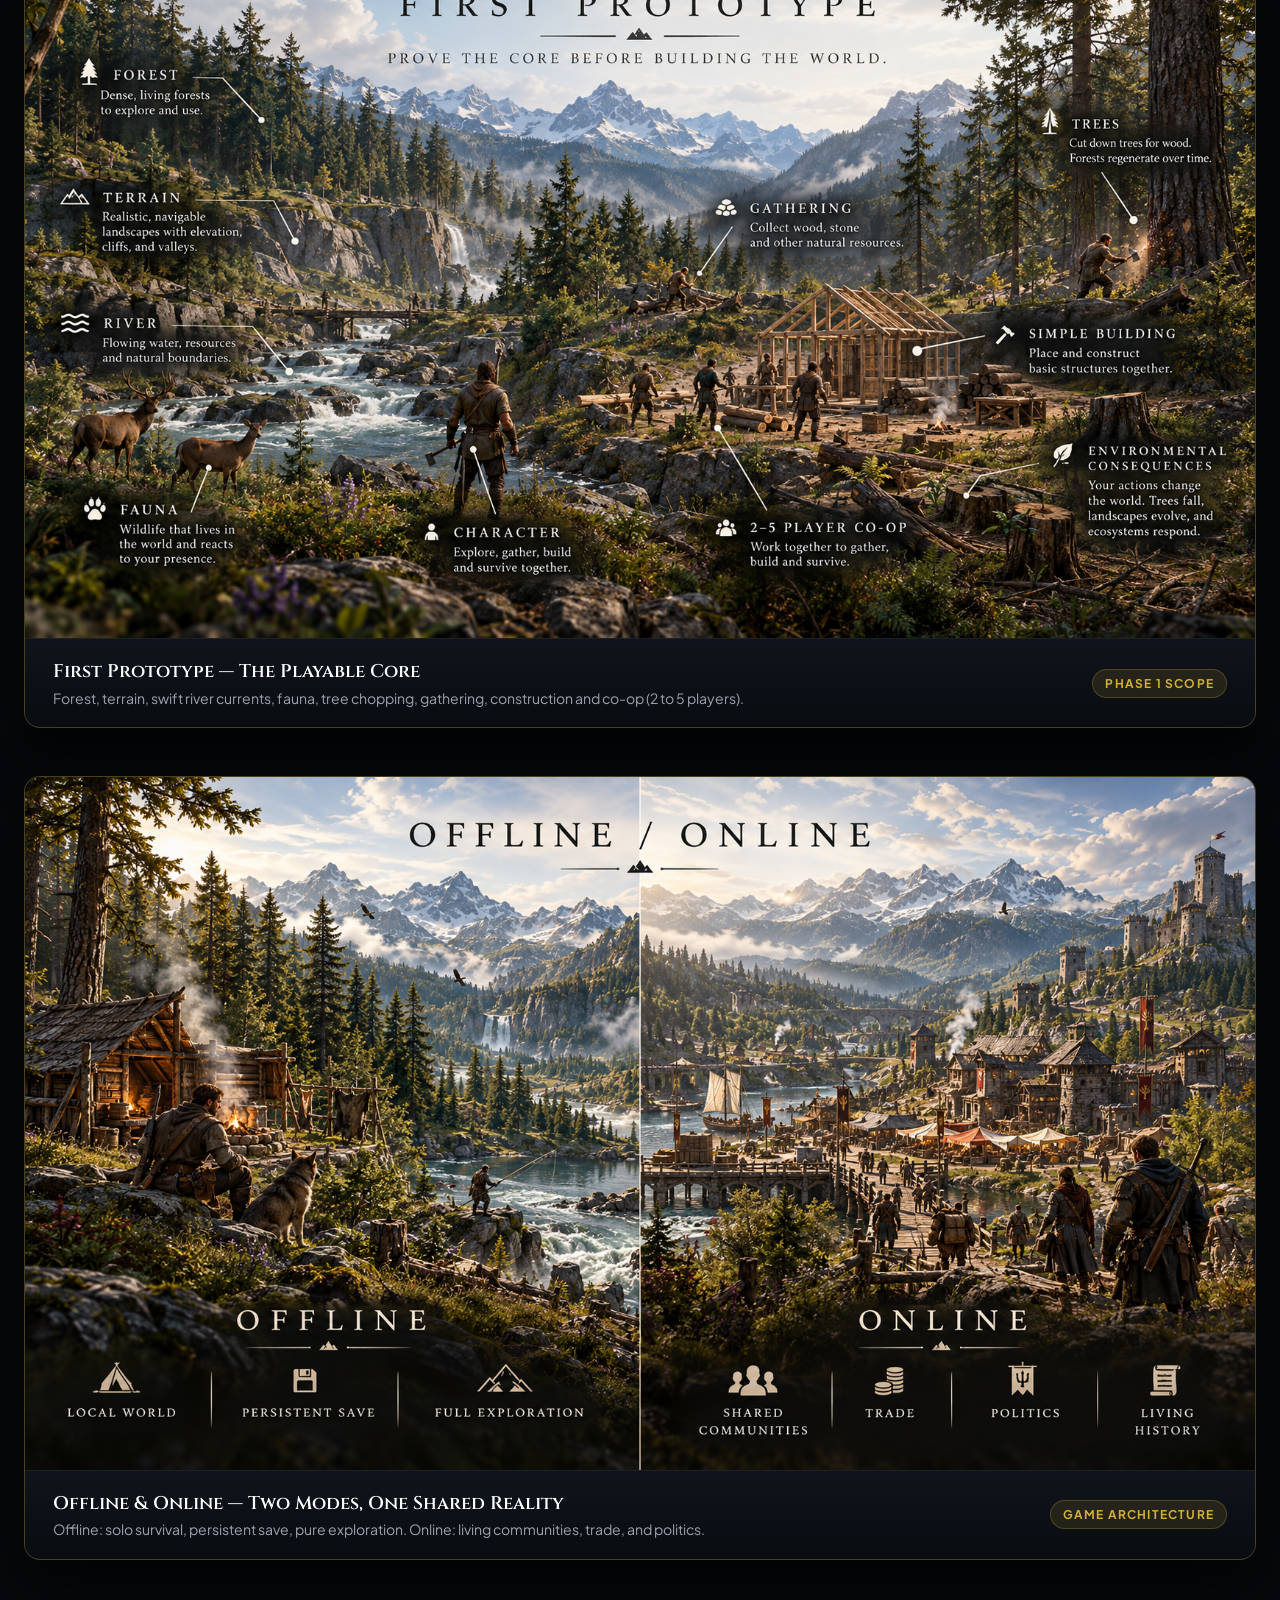
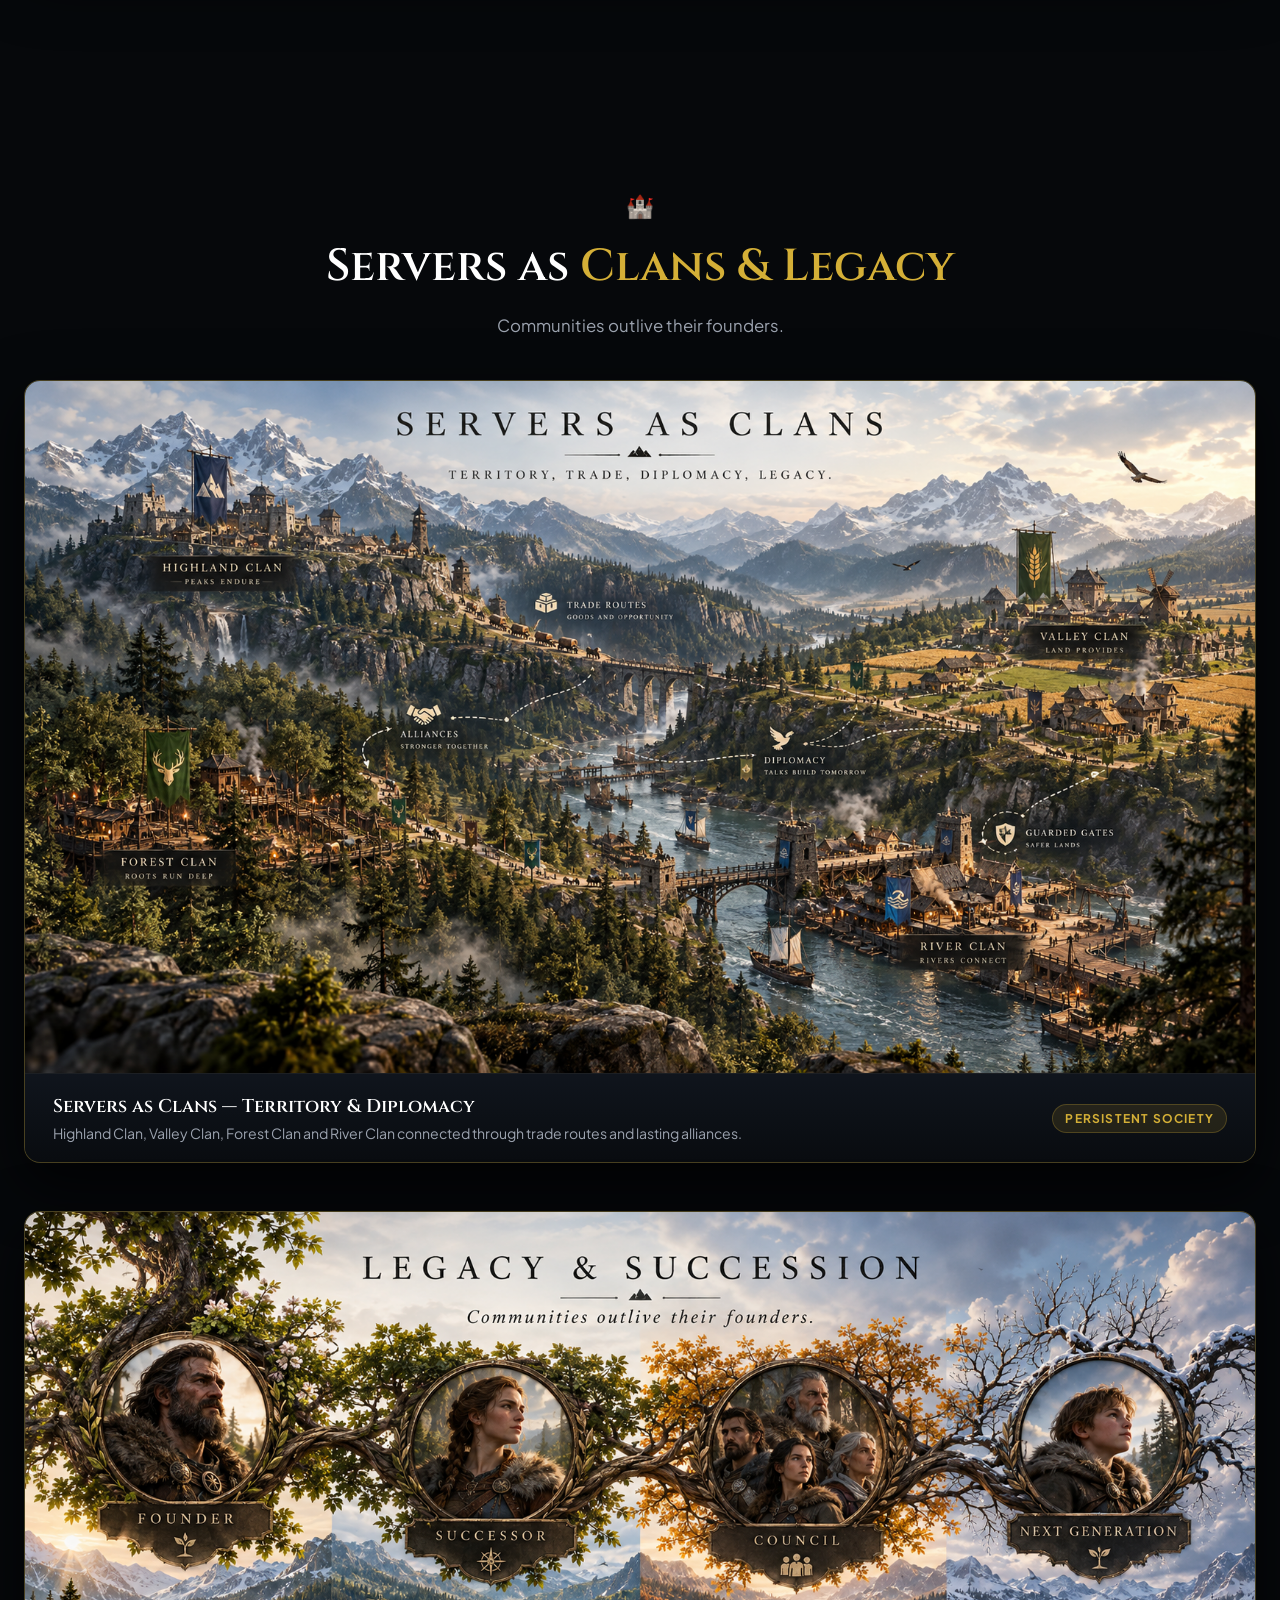
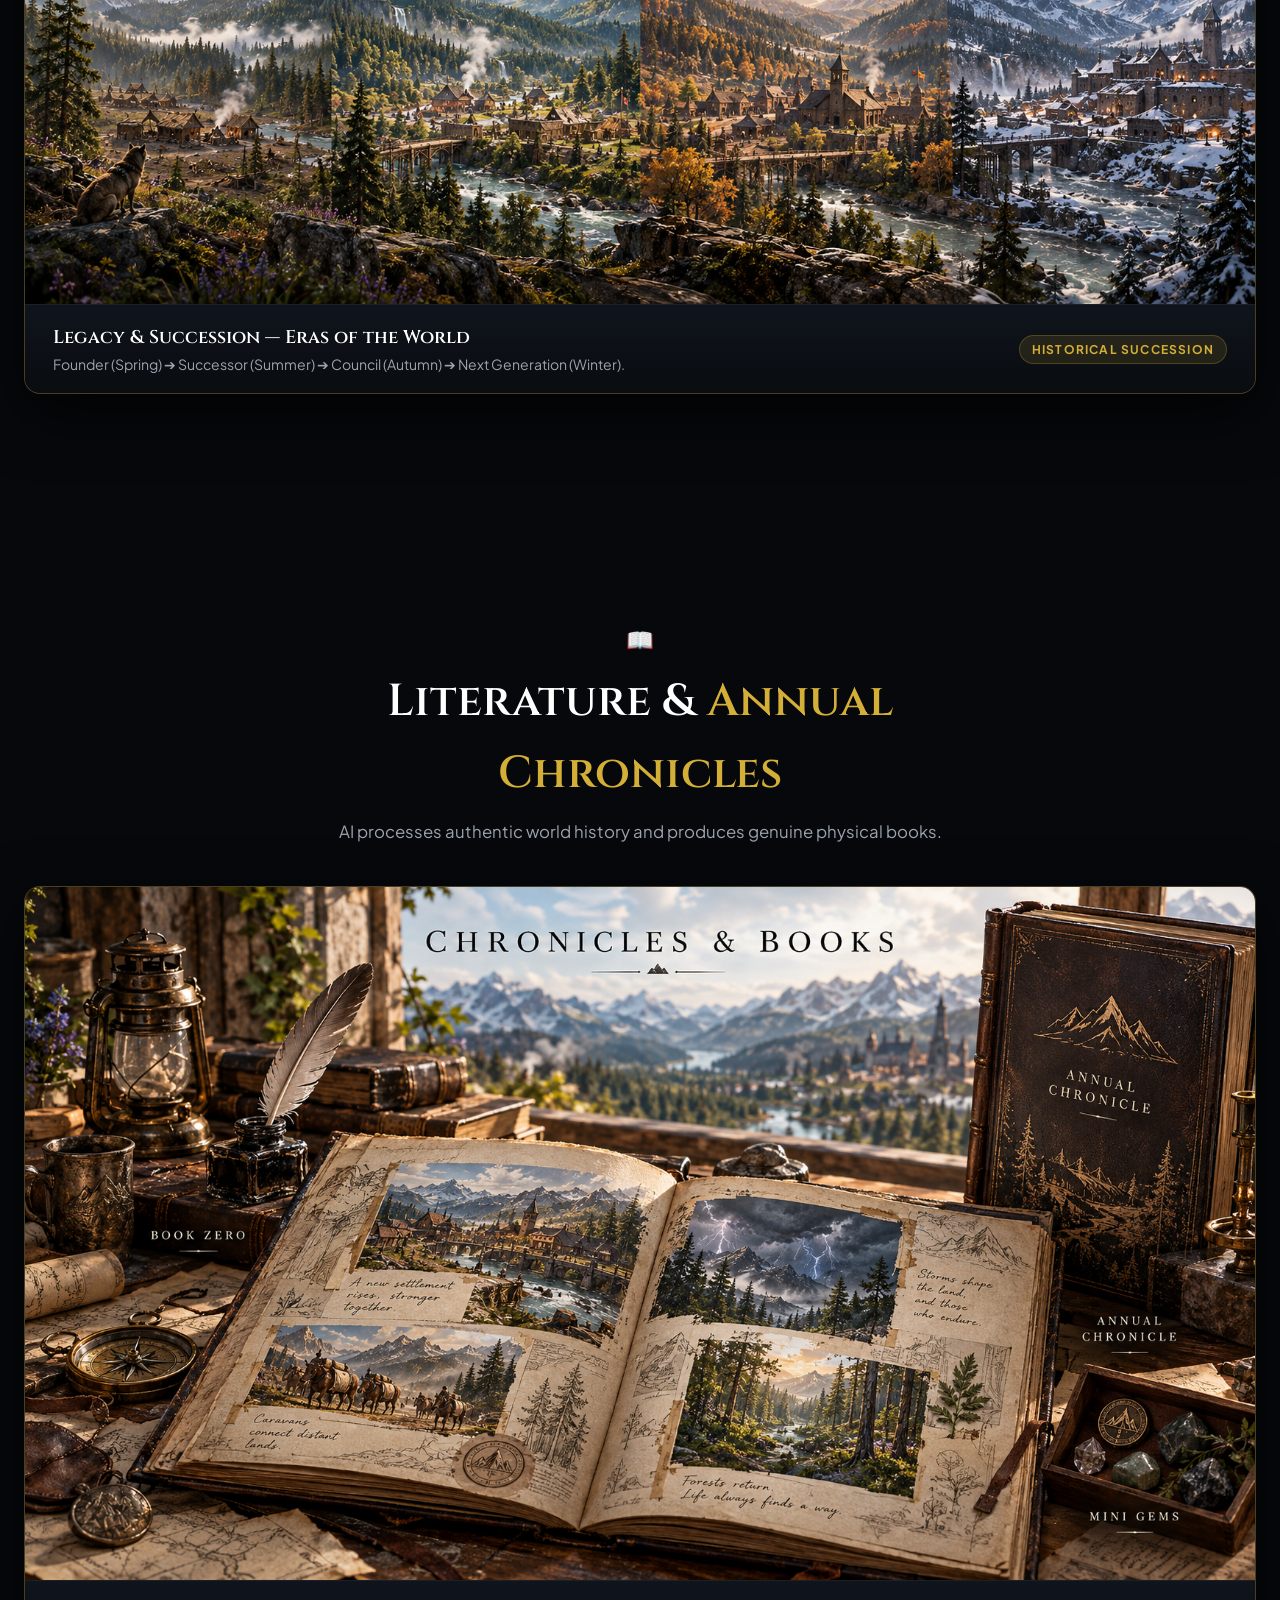
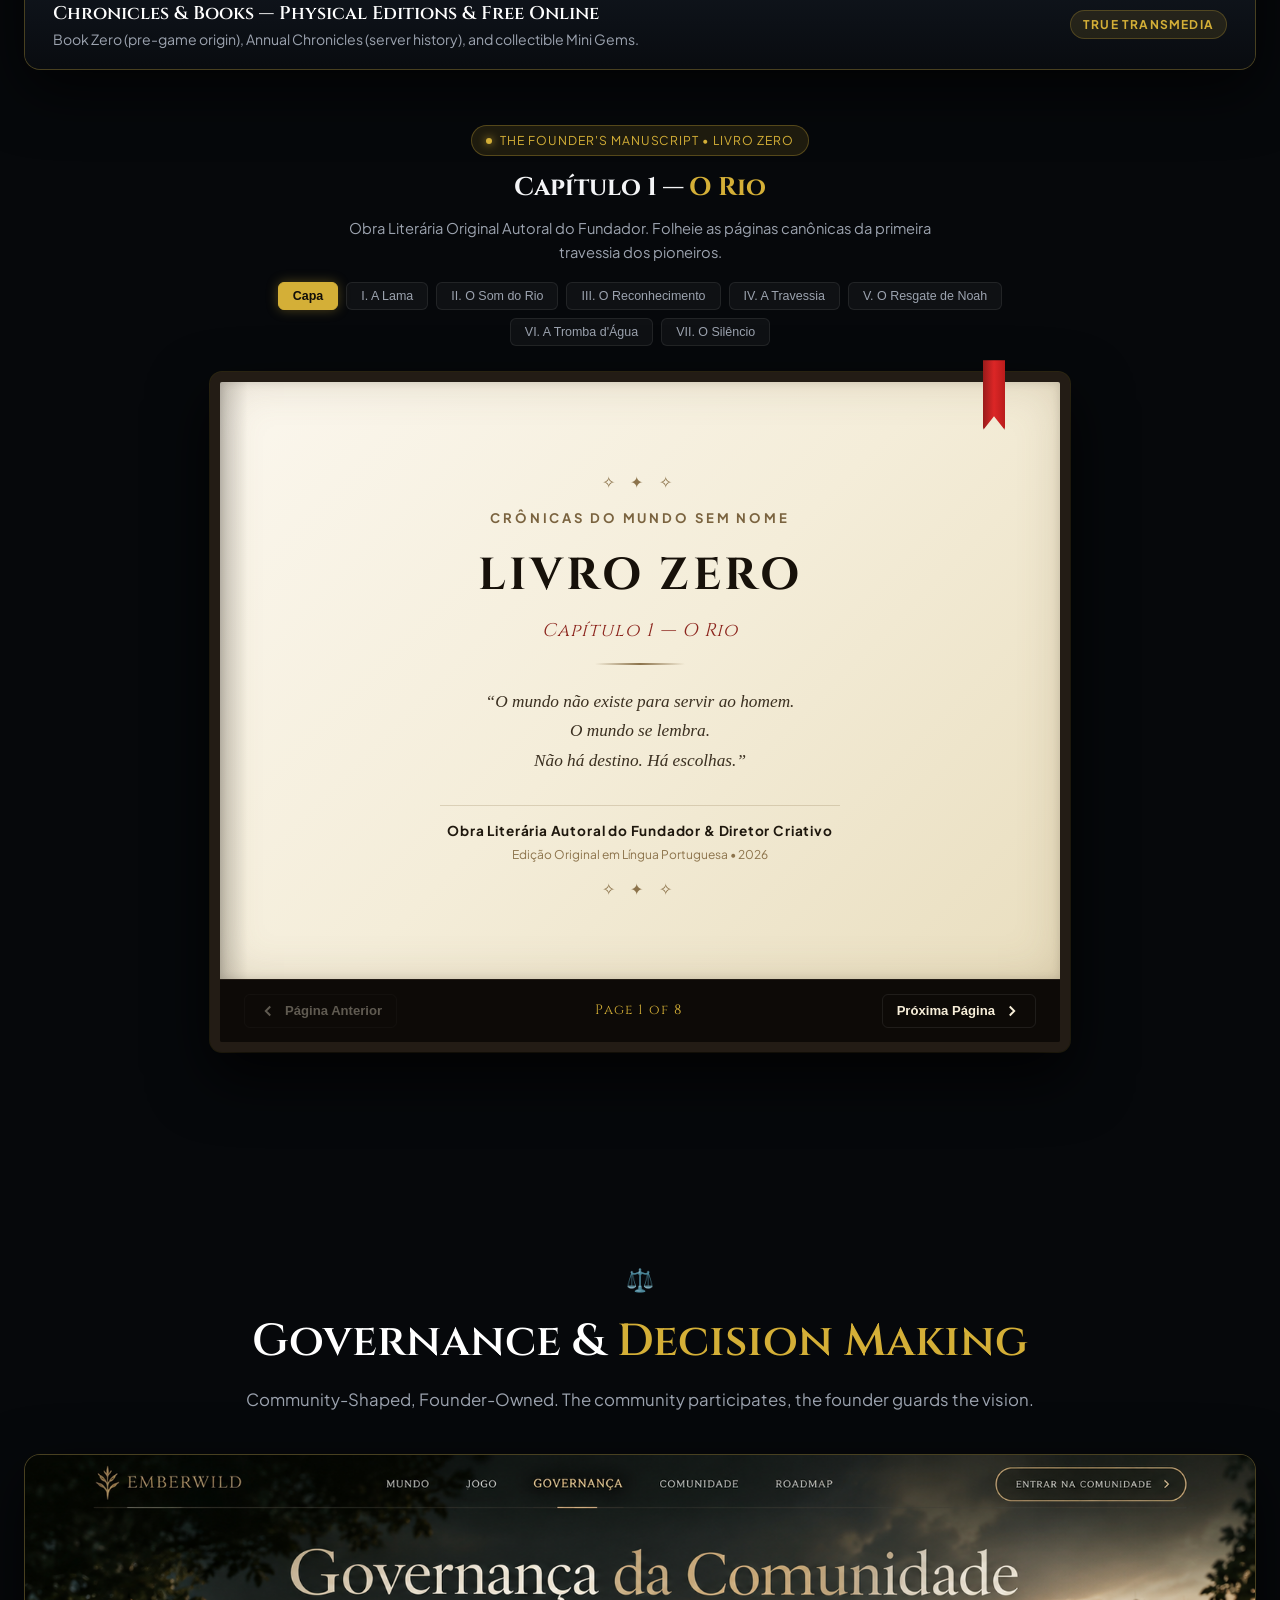
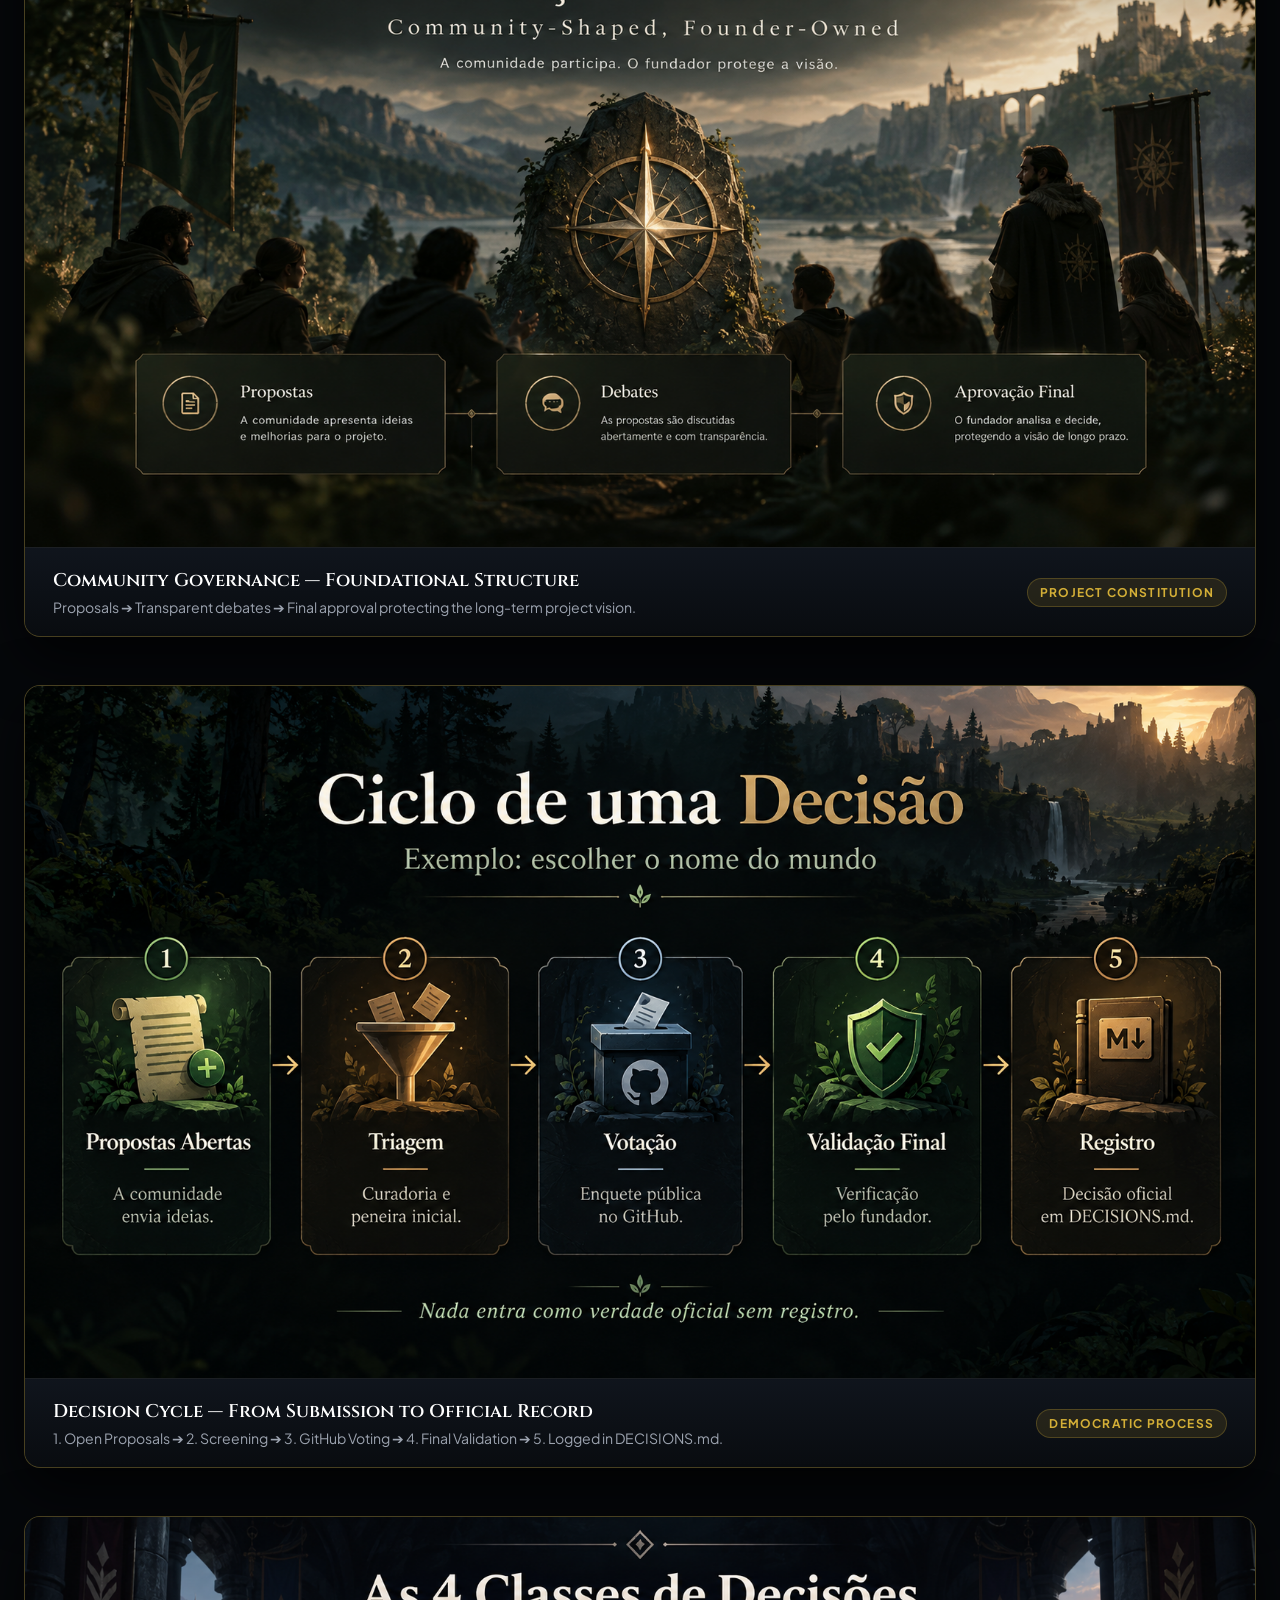
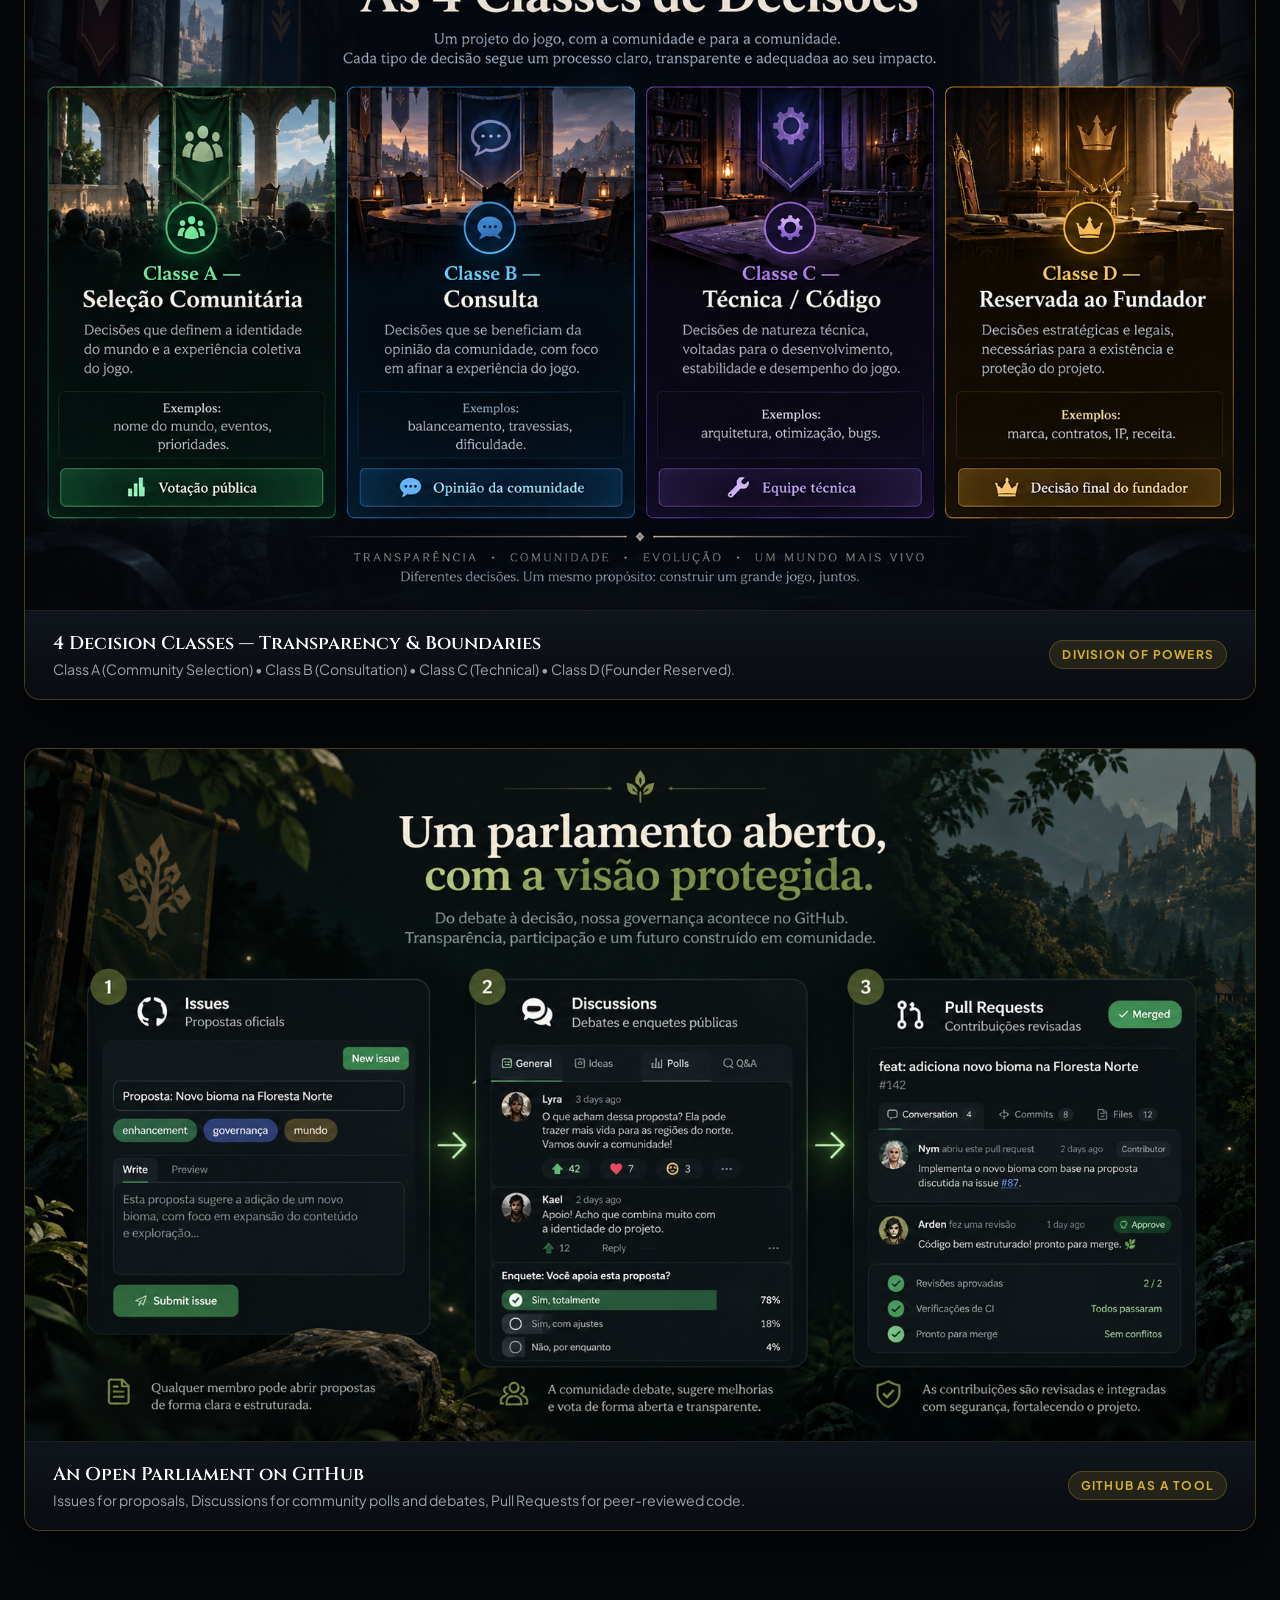
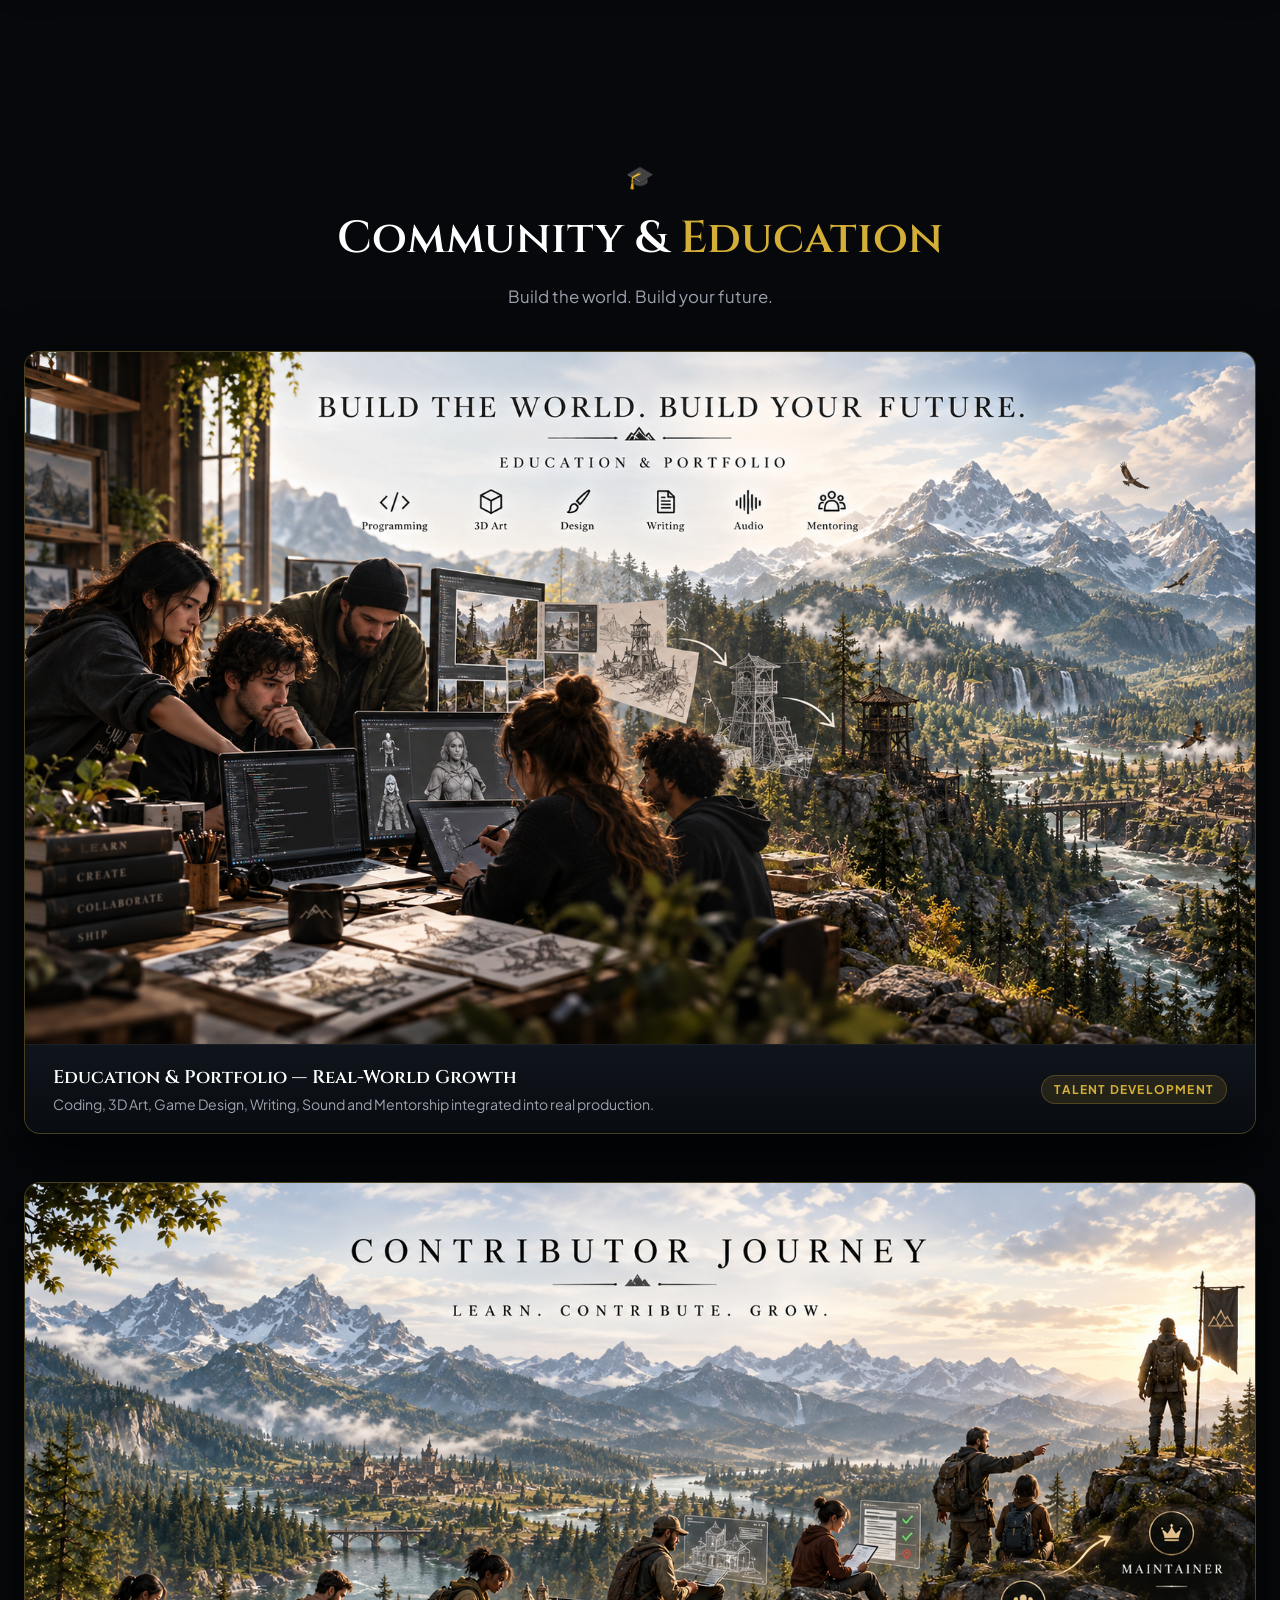
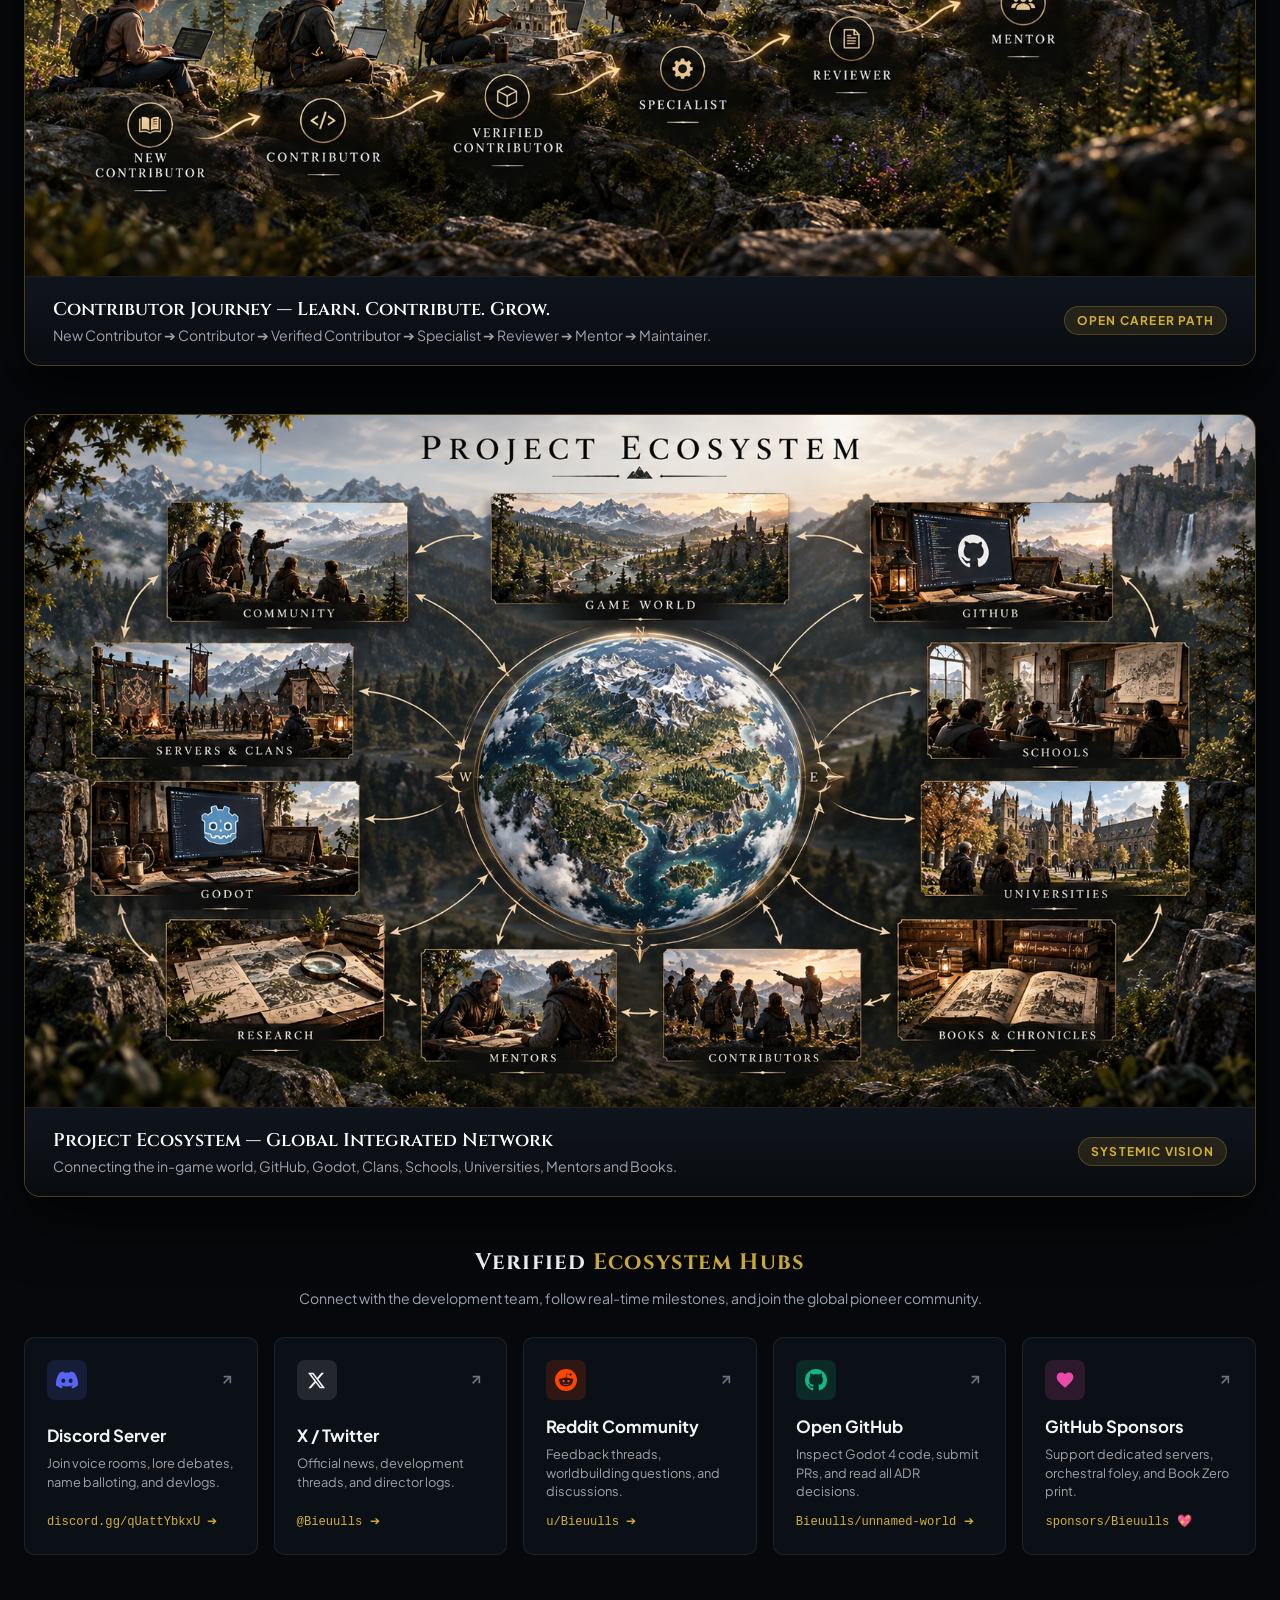
==== commit eec365ec: "feat(book): integrate authentic Chapter 1 - O Rio manuscript into interactive website book reader" ====
--- a/web/index.html
+++ b/web/index.html
@@ -291,19 +291,21 @@
       <div class="book-reader-header">
         <div class="book-badge">
           <span class="book-badge-dot"></span>
-          <span>THE FOUNDER'S MANUSCRIPT • BOOK ZERO</span>
-        </div>
-        <h3 class="book-reader-title">Read the <span>First Pages</span> of the Frontier</h3>
-        <p class="book-reader-desc">Authored exclusively by the Founder. Flip through the founding chapters before entering the world.</p>
+          <span>THE FOUNDER'S MANUSCRIPT • LIVRO ZERO</span>
+        </div>
+        <h3 class="book-reader-title">Capítulo 1 — <span>O Rio</span></h3>
+        <p class="book-reader-desc">Obra Literária Original Autoral do Fundador. Folheie as páginas canônicas da primeira travessia dos pioneiros.</p>
         
         <!-- Chapter Navigation Tabs -->
         <div class="book-chapter-tabs" id="bookChapterTabs">
-          <button type="button" class="ch-tab active" data-page="0">Cover</button>
-          <button type="button" class="ch-tab" data-page="1">Prologue</button>
-          <button type="button" class="ch-tab" data-page="2">I. Indifferent Land</button>
-          <button type="button" class="ch-tab" data-page="3">II. Consequences</button>
-          <button type="button" class="ch-tab" data-page="4">III. Print Chronicle</button>
-          <button type="button" class="ch-tab" data-page="5">Epilogue</button>
+          <button type="button" class="ch-tab active" data-page="0">Capa</button>
+          <button type="button" class="ch-tab" data-page="1">I. A Lama</button>
+          <button type="button" class="ch-tab" data-page="2">II. O Som do Rio</button>
+          <button type="button" class="ch-tab" data-page="3">III. O Reconhecimento</button>
+          <button type="button" class="ch-tab" data-page="4">IV. A Travessia</button>
+          <button type="button" class="ch-tab" data-page="5">V. O Resgate de Noah</button>
+          <button type="button" class="ch-tab" data-page="6">VI. A Tromba d'Água</button>
+          <button type="button" class="ch-tab" data-page="7">VII. O Silêncio</button>
         </div>
       </div>
 
@@ -319,117 +321,285 @@
             <div class="book-page active" data-index="0">
               <div class="page-inner page-cover">
                 <div class="cover-ornament top">✧ ✦ ✧</div>
-                <div class="cover-eyebrow">CHRONICLES OF THE UNNAMED WORLD</div>
-                <h2 class="cover-main-title">BOOK ZERO</h2>
-                <div class="cover-subtitle">Volume I: The First Crossing</div>
+                <div class="cover-eyebrow">CRÔNICAS DO MUNDO SEM NOME</div>
+                <h2 class="cover-main-title">LIVRO ZERO</h2>
+                <div class="cover-subtitle">Capítulo 1 — O Rio</div>
                 <div class="cover-divider"></div>
                 <p class="cover-quote">
-                  “The world does not exist to serve the player.<br>
-                  The world remembers what people do.<br>
-                  There is no destiny. There are choices.”
+                  “O mundo não existe para servir ao homem.<br>
+                  O mundo se lembra.<br>
+                  Não há destino. Há escolhas.”
                 </p>
                 <div class="cover-footer">
-                  <div class="cover-author">Authored by the Founder & Creative Director</div>
-                  <div class="cover-era">First Pre-Alpha Edition • 2026</div>
+                  <div class="cover-author">Obra Literária Autoral do Fundador & Diretor Criativo</div>
+                  <div class="cover-era">Edição Original em Língua Portuguesa • 2026</div>
                 </div>
                 <div class="cover-ornament bottom">✧ ✦ ✧</div>
               </div>
             </div>
 
-            <!-- Page 1: Prologue — The Cold River -->
+            <!-- Page 1: Cena I — A Lama e a Estrada -->
             <div class="book-page" data-index="1">
               <div class="page-inner">
                 <div class="page-header-strip">
-                  <span>PROLOGUE</span>
-                  <span>THE FIRST CROSSING</span>
-                </div>
-                <h3 class="page-chapter-title">The River Does Not Care</h3>
+                  <span>CAPÍTULO 1</span>
+                  <span>PARTE I: A ESTRADA DE PINHEIROS</span>
+                </div>
+                <h3 class="page-chapter-title">A Roda e a Lama</h3>
                 <div class="page-body-text">
-                  <p class="drop-cap">A small group of pioneers arrived at the edge of an untamed territory looking for a new beginning. They had walked through miles of silent pine, fleeing an old world whose ground had grown exhausted.</p>
-                  <p>Ahead of them roared a wide glacial river, swollen by high mountain snowmelt. The current was dark, white-crested, and cold enough to numb human bone in seconds.</p>
-                  <p>An experienced man among them stepped forward. He had crossed swift rivers in his youth. He was strong, careful, and had a family waiting on the damp riverbank.</p>
-                  <blockquote class="manuscript-quote">The river took him anyway.</blockquote>
-                  <p>The river was not evil. It bore no malice toward his family, nor pride in his drowning. It simply continued flowing toward the sea, completely indifferent to human tears.</p>
-                </div>
-                <div class="page-number-footer">Page 2</div>
+                  <p class="drop-cap">A roda da carroça afundou outra vez. Tomás ouviu o estalo da madeira antes mesmo de sentir o veículo inclinar.</p>
+                  <p>— Para! Para!</p>
+                  <p>Puxou as rédeas com força. O cavalo já tinha parado por conta própria. Estava cansado demais para discutir com qualquer homem. Tomás desceu e afundou a bota na lama até quase o tornozelo.</p>
+                  <p>— Ótimo.</p>
+                  <p>Helena abriu a lona atrás dele.</p>
+                  <p>— Quebrou?<br>
+                  — Ainda não.<br>
+                  — Isso quer dizer que vai quebrar?</p>
+                  <p>Ele olhou para a roda.</p>
+                  <p>— Quer dizer que ainda não quebrou.</p>
+                  <p>Ela fez uma cara que dizia que aquela resposta não ajudava em nada. Daniel apareceu atrás da mãe.</p>
+                  <p>— Posso descer?<br>
+                  — Não.<br>
+                  — Pai?<br>
+                  — Sua mãe já respondeu.<br>
+                  — Mas eu posso ajudar.</p>
+                  <p>Tomás se abaixou junto à roda.</p>
+                  <p>— Então fica aí em cima e não faz a Clara acordar.</p>
+                  <p>Daniel bufou alguma coisa que ninguém entendeu. Tomás enfiou as duas mãos debaixo da madeira e tentou levantar a carroça. Nada. A lama sugava a roda. Ele tentou de novo. Dessa vez ouviu passos atrás de si.</p>
+                  <p>— Você está ficando velho.</p>
+                  <p>Tomás nem precisou olhar.</p>
+                  <p>— E você continua falando demais.</p>
+                  <p>Elias largou uma mochila na beira da estrada e se aproximou.</p>
+                  <p>— Se eu não falasse, você passaria o dia inteiro ouvindo só sua própria reclamação.<br>
+                  — Eu estava muito bem sozinho.<br>
+                  — Estava, sim. Dá para ver.</p>
+                  <p>Elias se abaixou ao lado dele. Os dois empurraram. A roda saiu da lama com um som grosso, quase como alguma coisa sendo arrancada do chão. O cavalo deu dois passos. Tomás cambaleou para frente. Elias começou a rir.</p>
+                  <p>— Continua rindo.<br>
+                  — Vou.<br>
+                  — Quando for sua carroça, eu fico olhando.<br>
+                  — A minha está ali atrás. Com três sacos a mais porque você resolveu que precisava trazer metade da oficina.</p>
+                  <p>Tomás limpou as mãos na calça.</p>
+                  <p>— Ferramenta não nasce em árvore.<br>
+                  — Ainda.<br>
+                  — O quê?<br>
+                  — Nada.</p>
+                </div>
+                <div class="page-number-footer">Página 1</div>
               </div>
             </div>
 
-            <!-- Page 2: Chapter I — The Indifferent Land -->
+            <!-- Page 2: Cena II — O Som das Águas -->
             <div class="book-page" data-index="2">
               <div class="page-inner">
                 <div class="page-header-strip">
-                  <span>CHAPTER I</span>
-                  <span>NATURE & SILENCE</span>
-                </div>
-                <h3 class="page-chapter-title">The Indifferent Land</h3>
+                  <span>CAPÍTULO 1</span>
+                  <span>PARTE II: O RUIDO NAS ÁRVORES</span>
+                </div>
+                <h3 class="page-chapter-title">O Som Chegou Antes da Água</h3>
                 <div class="page-body-text">
-                  <p class="drop-cap">This is the first founding law of our world: nature is not your enemy, but it will never bend to your desires. There are no prophecies written in constellations to save you.</p>
-                  <p>When the cold wind drops the mountain temperature below freezing, a fire will keep you alive only as long as you have gathered dry pine. When you cut a massive birch, the tree falls with thunder, and the stump remains in the soil for years.</p>
-                  <p>The forest will not avenge itself with magic spells, but the deer will flee deeper into the valleys, and the winter wind will whistle without obstruction through the cleared hills.</p>
-                  <blockquote class="manuscript-quote">Survival is not about filling a hunger bar. It is about understanding that choices create permanent scars.</blockquote>
-                </div>
-                <div class="page-number-footer">Page 3</div>
+                  <p class="drop-cap">Elias pegou a mochila. Tinha pouco mais de quarenta anos, barba curta já começando a clarear no queixo e aquele jeito de andar como se nunca estivesse realmente com pressa, mesmo quando todos os outros estavam.</p>
+                  <p>A esposa dele, Marta, vinha algumas carroças atrás com os dois filhos. Samuel, o mais velho, tinha praticamente a mesma idade de Daniel. Os dois brigavam por qualquer coisa e cinco minutos depois estavam juntos de novo. A menina, Ruth, tinha seis anos e seguia Elias para todo lado quando ele deixava.</p>
+                  <p>— Tem alguma coisa na frente — disse Elias.</p>
+                  <p>Tomás olhou estrada acima. A fila tinha parado. Não era incomum. Nos últimos dias, qualquer árvore caída, roda quebrada ou animal manco era suficiente para prender vinte carroças no mesmo lugar.</p>
+                  <p>— Quanto falta?<br>
+                  — Para?<br>
+                  — Para seja lá o que está segurando todo mundo.</p>
+                  <p>Elias apontou para a mata.</p>
+                  <p>— Uns trezentos metros.</p>
+                  <p>Tomás olhou para o céu. A chuva tinha diminuído, mas não parado. Já não lembrava da última vez que tinha colocado uma roupa seca.</p>
+                  <p>— Vamos ver.</p>
+                  <p>Helena ouviu.</p>
+                  <p>— Tomás.<br>
+                  — O quê?<br>
+                  — Não demora.<br>
+                  — Não vou.</p>
+                  <p>Ela olhou para Elias.</p>
+                  <p>— E não deixa ele fazer besteira.</p>
+                  <p>Elias abriu os braços.</p>
+                  <p>— Por que sempre eu?<br>
+                  — Porque ele escuta você.</p>
+                  <p>Tomás riu.</p>
+                  <p>— Isso é mentira.<br>
+                  — Eu sei.</p>
+                  <p>Helena fechou a lona. Elias ficou olhando.</p>
+                  <p>— Sua mulher gosta mais de mim.<br>
+                  — Continua falando.</p>
+                  <p>Seguiram a pé. A chuva tinha deixado a estrada quase irreconhecível. O caminho entre os pinheiros virara um corredor de lama, pedras soltas e marcas profundas de rodas. Quando chegaram perto das primeiras carroças, viram gente descendo. Homens se juntavam mais adiante. Ninguém gritava. Isso preocupou Tomás mais do que se estivessem gritando.</p>
+                  <p>— O que houve? — perguntou a um rapaz que vinha na direção deles.</p>
+                  <p>O rapaz passou a mão pelo cabelo molhado.</p>
+                  <p>— Rio.<br>
+                  — E?<br>
+                  — Vai olhar.</p>
+                </div>
+                <div class="page-number-footer">Página 2</div>
               </div>
             </div>
 
-            <!-- Page 3: Chapter II — The Law of Consequences -->
+            <!-- Page 3: Cena III — O Reconhecimento -->
             <div class="book-page" data-index="3">
               <div class="page-inner">
                 <div class="page-header-strip">
-                  <span>CHAPTER II</span>
-                  <span>COMMUNITY & HEARTH</span>
-                </div>
-                <h3 class="page-chapter-title">The Law of Consequences</h3>
+                  <span>CAPÍTULO 1</span>
+                  <span>PARTE III: A LINHA DO MAPA</span>
+                </div>
+                <h3 class="page-chapter-title">A Linha do Mapa</h3>
                 <div class="page-body-text">
-                  <p class="drop-cap">No single human can master the frontier alone. One pioneer watches the river depth; another tends the communal kiln; another weaves coarse wool into weatherproof garments to stave off rain rot.</p>
-                  <p>Every wooden cabin raised, every stone bridge anchored across the river rapids, every clan peace pact carved into the rock becomes part of the shared memory of the server.</p>
-                  <p>If a clan burns a bridge in anger during a trade dispute, the bridge does not magically reappear at midnight. The gorge remains severed until human hands carry timber back to rebuild it.</p>
-                  <p>History is not something handed down by scripted quests. It is the cumulative weight of everything players build, abandon, and protect.</p>
-                </div>
-                <div class="page-number-footer">Page 4</div>
+                  <p class="drop-cap">Tomás e Elias continuaram. O som apareceu antes da água. Um barulho grave, contínuo, escondido atrás das árvores. Elias diminuiu o passo. Tomás percebeu.</p>
+                  <p>— Já está com medo?<br>
+                  — De água que faz esse barulho? Estou.<br>
+                  — Você nada.<br>
+                  — É exatamente por isso.</p>
+                  <p>Saíram da mata. O rio ocupava quase todo o vale estreito diante deles. Nos mapas, era apenas uma linha. Ali, parecia outra coisa.</p>
+                  <p>A água vinha rápida, escura, inchada pelas chuvas nas montanhas. Batia em pedras enormes, quebrava em espuma, passava por cima de troncos que tinham sido arrancados de algum lugar rio acima. Do outro lado, a floresta subia pela encosta. Nada ali parecia impossível. Mas também nada parecia fácil.</p>
+                  <p>Silas estava junto da margem com outros homens. Tomás se aproximou.</p>
+                  <p>— É aqui?</p>
+                  <p>Silas assentiu. Era um homem grande, mais largo que alto, com mãos que pareciam feitas para segurar madeira.</p>
+                  <p>— O caminho continua do outro lado.<br>
+                  — Quem decidiu isso?<br>
+                  — O mapa.<br>
+                  — Então o mapa pode atravessar primeiro.</p>
+                  <p>Elias deu uma risada curta. Silas não.</p>
+                  <p>— Encontramos um trecho mais raso uns duzentos metros acima.<br>
+                  — Quanto?<br>
+                  Silas levantou a mão na altura da cintura.<br>
+                  — Sua cintura ou a minha?<br>
+                  — Mais ou menos.<br>
+                  — Isso não é profundidade.<br>
+                  — Eu sei.</p>
+                  <p>Elias deixou a mochila no chão.</p>
+                  <p>— Vou ver.</p>
+                  <p>Tomás segurou o braço dele.</p>
+                  <p>— Não vai sozinho.<br>
+                  — Não vou atravessar. Só olhar.<br>
+                  — Você acabou de dizer que estava com medo.<br>
+                  — Estou. Por isso vou olhar.</p>
+                  <p>Silas apontou para dois homens: “Levem corda.” Foram os quatro. Tomás ficou. Observou Elias caminhar pela margem até desaparecer atrás das árvores. Só então percebeu Daniel vindo na direção dele.</p>
+                  <p>— Eu mandei você ficar na carroça.<br>
+                  — A mãe deixou.</p>
+                  <p>Helena levantou a mão de longe, como se confirmasse.</p>
+                  <p>— Fica longe da água.<br>
+                  — Eu sei.<br>
+                  — Daniel.<br>
+                  — O quê?<br>
+                  — Você fala demais quando está nervoso.<br>
+                  — Eu não estou nervoso.<br>
+                  — Está bom.</p>
+                </div>
+                <div class="page-number-footer">Página 3</div>
               </div>
             </div>
 
-            <!-- Page 4: Chapter III — The Printed Chronicle -->
+            <!-- Page 4: Cena IV — A Travessia da Corda -->
             <div class="book-page" data-index="4">
               <div class="page-inner">
                 <div class="page-header-strip">
-                  <span>CHAPTER III</span>
-                  <span>LIVING LITERATURE</span>
-                </div>
-                <h3 class="page-chapter-title">The Printed Chronicle</h3>
+                  <span>CAPÍTULO 1</span>
+                  <span>PARTE IV: DE MARGEM A MARGEM</span>
+                </div>
+                <h3 class="page-chapter-title">A Corda Esticada</h3>
                 <div class="page-body-text">
-                  <p class="drop-cap">Traditional survival worlds live in temporary cycles: servers wipe every thirty days, reducing thousands of hours of human collaboration into digital ash. We refuse to erase your history.</p>
-                  <p>Every twelve months of active server life, the authentic events of the world—the great winters survived, the trade alliances formed, the clans that rose and fell—are compiled into an official physical hardcover book.</p>
-                  <blockquote class="manuscript-quote">Real player names, registered deeds, and community votes are bound in ink, printed, and preserved forever in library archives.</blockquote>
-                  <p>You do not just play a game. You become a named historical figure in an authentic published chronicle.</p>
-                </div>
-                <div class="page-number-footer">Page 5</div>
+                  <p class="drop-cap">Elias voltou quase meia hora depois. Estava molhado até a cintura.</p>
+                  <p>— Entrou?<br>
+                  — Um pouco.<br>
+                  — Você disse que só ia olhar.<br>
+                  — Olhei de dentro.</p>
+                  <p>Silas se aproximou. Elias pegou a corda das mãos de um dos homens.</p>
+                  <p>— Dá para atravessar gente. Carroça, não desse jeito. Tem uma faixa de pedras mais acima. A corrente é forte, mas o fundo é melhor. Vamos amarrar uma corda de margem a margem. Crianças e mulheres primeiro. Pouca carga.</p>
+                  <p>Jonas, um homem mais velho, balançou a cabeça: “Estamos há semanas andando. Não podemos perder tudo agora.”</p>
+                  <p>— Então não vamos correr — respondeu Elias com calma. — Vamos fazer direito.</p>
+                  <p>A primeira travessia foi dele. Tirou o casaco, amarrou a corda na cintura e entrou. A água chegou aos joelhos, depois às coxas. Na metade do rio, bateu acima da cintura. Ele parou, firmou o pé, esperou. Não caminhava reto: ia de lado, cedendo um pouco para a corrente e depois recuperando.</p>
+                  <blockquote class="manuscript-quote">“Se tentar brigar com a água, perde.”</blockquote>
+                  <p>Do outro lado, Elias alcançou uma pedra maior, subiu e amarrou a corda firme em uma árvore antiga. Silas prendeu a outra ponta. Puxaram até a linha esticar tensa sobre a correnteza.</p>
+                  <p>— Funciona — disse Elias ao retornar segurando nela. Tomás entregou o casaco. “É seguro?” Elias vestiu o casaco molhado: “Não. Mas dá para atravessar.”</p>
+                  <p>As primeiras famílias passaram devagar, uma pessoa de cada vez. Helena atravessou com Clara nos braços. Tomás segurou Daniel. A água estava congelante. No trecho mais fundo, Daniel perdeu o apoio por um instante, mas Tomás segurou firme em sua gola. Chegaram ao outro lado em segurança.</p>
+                  <p>Helena ajeitou o casaco do marido: “Só não inventa coragem onde não precisa.” Tomás sorriu: “Faz todo dia.” Ele beijou a testa dela e voltou para a água.</p>
+                </div>
+                <div class="page-number-footer">Página 4</div>
               </div>
             </div>
 
-            <!-- Page 5: Epilogue — The Unwritten Name -->
+            <!-- Page 5: Cena V — O Resgate de Noah -->
             <div class="book-page" data-index="5">
+              <div class="page-inner">
+                <div class="page-header-strip">
+                  <span>CAPÍTULO 1</span>
+                  <span>PARTE V: O MENINO NA CORRENTEZA</span>
+                </div>
+                <h3 class="page-chapter-title">O Mergulho de Elias</h3>
+                <div class="page-body-text">
+                  <p class="drop-cap">No começo da tarde, tinham passado mais da metade das famílias. Foi quando o cavalo escorregou. Uma carroça pequena atravessava quase vazia; o animal pisou em falso e a madeira virou. Dois homens correram. Um deles soltou a corda principal por meros segundos. Foi o suficiente.</p>
+                  <p>A mãe de Noah atravessava logo atrás. O menino de oito anos perdeu o equilíbrio. A correnteza impiedosa levou as pernas dele. A mãe segurou a manga por um instante e perdeu.</p>
+                  <p>— Noah! — gritou Silas, paralisado de pavor.</p>
+                  <p>Elias já estava correndo. Jogou o casaco no chão. Tomás gritou: “Espera a corda!” Elias nem olhou. Correu pela margem para ganhar distância e se jogou de lado, deixando a corrente levá-lo com velocidade assustadora.</p>
+                  <p>Noah submergiu. Elias mergulhou. Por longos segundos de agonia, ninguém viu nenhum dos dois na água turva.</p>
+                  <p>Então Elias emergiu, com o braço firme em volta do peito de Noah. A água os arrastava em direção às pedras pontiagudas. Elias conseguiu agarrar as raízes grossas de uma árvore curva na margem.</p>
+                  <p>— CORDA! — rugiu ele, escorregando.</p>
+                  <p>Tomás correu e arremessou a linha com precisão. Elias prendeu o braço. Puxaram primeiro o menino, depois o homem exausto. Noah caiu na lama, imóvel. A mãe se jogou ao lado dele em prantos.</p>
+                  <p>Elias se arrastou de joelhos, virou a criança e pressionou as costas com força. Noah tossiu água. Uma vez, duas. Respirou. Silas caiu de joelhos e abraçou o ombro de Elias sem conseguir articular palavras.</p>
+                  <p>Tomás aproximou-se do amigo ensopado e trêmulo: “Você é um idiota. Podia ter ido junto.” Elias passou a mão no rosto: “Podia... Mas prova que eu ainda sei nadar.”</p>
+                </div>
+                <div class="page-number-footer">Página 5</div>
+              </div>
+            </div>
+
+            <!-- Page 6: Cena VI — A Tromba d'Água -->
+            <div class="book-page" data-index="6">
+              <div class="page-inner">
+                <div class="page-header-strip">
+                  <span>CAPÍTULO 1</span>
+                  <span>PARTE VI: A ENXURRADA DAS MONTANHAS</span>
+                </div>
+                <h3 class="page-chapter-title">A Fúria das Águas</h3>
+                <div class="page-body-text">
+                  <p class="drop-cap">A chuva engrossou com violência. A água já cobria as pedras de apoio. Marta, Ruth e Samuel atravessaram com segurança. Elias recusou-se a ir: “Cinco minutos. Ainda tem gente deste lado.”</p>
+                  <p>A penúltima carroça entrou no leito com ferramentas e dois barris. De repente, um estalo ecoou do vale alto. Parecia uma floresta inteira despencando. Elias olhou para cima do rio. Seu rosto mudou.</p>
+                  <p>— Saiam da água. SAIAM DA ÁGUA!</p>
+                  <p>A enxurrada desceu com violência incalculável. Uma muralha escura de água trouxe troncos, folhas e pedregulhos. A carroça tombou num giro violento; um barril atingiu um homem, que afundou. Elias saltou até ele e o impulsionou contra uma pedra segura: “Segura!”</p>
+                  <p>Foi quando o tronco colossal veio. Arrancado pela raiz, desceu girando como aríete. Não atingiu Elias em cheio, mas a onda de choque o arremessou no vazio. Ele perdeu o chão e agarrou a corda esticada com as duas mãos.</p>
+                  <p>Tomás correu em desespero pela margem, puxando com outros homens: “SEGURA! NÃO SOLTA!”</p>
+                  <p>A correnteza brutal arrancava o corpo de Elias para baixo. A água espumava sobre seu rosto. Uma mão escorregou da fibra molhada. Ele tentou agarrar de novo, mas a segunda mão cedeu. A corrente o engoliu.</p>
+                  <p>Tomás largou a ponta e correu pela encosta aos berros: “ELIAS!”</p>
+                  <p>Elias foi jogado contra uma rocha, submergiu e reapareceu trezentos metros abaixo, lutando para manter os olhos abertos. Conseguiu se segurar momentaneamente em uma pedra. Tomás arremessou a corda com toda a força que restava nos braços. Caiu curta.</p>
+                  <blockquote class="manuscript-quote">“Elias olhou para ele. Tomás nunca esqueceu aquele olhar. Não havia heroísmo nele. Nem calma. Era medo.”</blockquote>
+                  <p>A água varreu a pedra. Elias foi levado para sempre nas curvas escuras do vale.</p>
+                </div>
+                <div class="page-number-footer">Página 6</div>
+              </div>
+            </div>
+
+            <!-- Page 7: Cena VII — O Silêncio da Noite -->
+            <div class="book-page" data-index="7">
               <div class="page-inner page-epilogue">
                 <div class="page-header-strip">
-                  <span>EPILOGUE</span>
-                  <span>AN OPEN HORIZON</span>
-                </div>
-                <h3 class="page-chapter-title">This World Needs a Name</h3>
+                  <span>CAPÍTULO 1</span>
+                  <span>PARTE VII: A MARGEM OPOSTA</span>
+                </div>
+                <h3 class="page-chapter-title">O Silêncio da Noite</h3>
                 <div class="page-body-text">
-                  <p class="drop-cap">The forest is standing. The river is running. The Forward+ shaders in Godot 4 render the morning mist through the pines. But the map on our parchment table has no title.</p>
-                  <p>Under our open governance (Class A • Decision D-005), the name of this universe belongs to the pioneers who walk it first.</p>
-                  <div class="book-ballot-callout">
-                    <h4>Cast Your Vote in the Official Ballot</h4>
-                    <p>Read the repository, submit your naming suggestion, or join our community discussions on GitHub and Discord.</p>
-                    <div class="book-cta-buttons">
-                      <a href="#batizar" class="book-btn-ballot">Vote for World Name</a>
-                      <a href="https://github.com/Bieuulls/unnamed-world-project/blob/main/book/BOOK_ZERO.md" target="_blank" rel="noopener" class="book-btn-github">View Full Markdown</a>
-                    </div>
-                  </div>
-                </div>
-                <div class="page-number-footer">Page 6</div>
+                  <p class="drop-cap">Tomás correu pela margem até a vegetação fechar o desfiladeiro. Gritou até a voz se transformar em um sussurro rasgado na garganta. Silas o alcançou na penumbra da floresta.</p>
+                  <p>— Tomás... Está escuro. A água está subindo.<br>
+                  — Ele sabe nadar! Você viu o Noah. Ele sabe nadar!<br>
+                  Silas apenas baixou os olhos.</p>
+                  <p>Procuraram até as sombras engolirem qualquer vestígio. Não acharam Elias. Nem o casaco, nem uma bota, nem sangue. Apenas o som infinito da torrente.</p>
+                  <p>Quando Tomás retornou ao acampamento, fogueiras débeis ardiam contra o vento frio da noite. Marta estava em pé, imóvel. Ruth dormia sob a manta de Helena. Samuel vigiava as chamas. Marta encarou Tomás:</p>
+                  <p>— Onde você viu ele por último?<br>
+                  — Talvez trezentos metros abaixo. Talvez mais.<br>
+                  Ela assentiu com uma firmeza dolorosa:<br>
+                  — Amanhã a gente procura.</p>
+                  <p>Helena limpou em silêncio o corte sangrento no braço de Tomás. Daniel permaneceu estático diante do fogo, encarando o rio escuro, talvez esperando que Elias surgisse entre os pinheiros, molhado e reclamando do frio.</p>
+                  <p>Nas sombras, a voz pequena de Samuel quebrou o silêncio:</p>
+                  <p>— O pai sabia onde a gente estava?<br>
+                  — Sabia — respondeu Marta.<br>
+                  — Então ele volta?<br>
+                  Ela cobriu o menino com a manta gasta.<br>
+                  — Dorme, Samuel. Dorme.</p>
+                  <blockquote class="manuscript-quote" style="border-left: 3px solid #8c251d; font-weight: 600; margin-top: 24px; color: #1f180e;">
+                    Ninguém dormiu direito naquela noite.<br>
+                    O rio não ficou mais baixo.<br>
+                    E Elias não voltou.
+                  </blockquote>
+                </div>
+                <div class="page-number-footer">Página 7</div>
               </div>
             </div>
 
@@ -437,13 +607,13 @@
 
           <!-- Navigation Controls Bar -->
           <div class="book-controls-bar">
-            <button type="button" id="btnBookPrev" class="book-nav-arrow" aria-label="Previous Page">
+            <button type="button" id="btnBookPrev" class="book-nav-arrow" aria-label="Página Anterior">
               <svg width="18" height="18" viewBox="0 0 24 24" fill="none" stroke="currentColor" stroke-width="2.5"><polyline points="15 18 9 12 15 6"/></svg>
-              <span>Previous Page</span>
+              <span>Página Anterior</span>
             </button>
-            <div class="book-page-counter" id="bookPageCounter">Page 1 of 6</div>
-            <button type="button" id="btnBookNext" class="book-nav-arrow" aria-label="Next Page">
-              <span>Next Page</span>
+            <div class="book-page-counter" id="bookPageCounter">Página 1 de 8</div>
+            <button type="button" id="btnBookNext" class="book-nav-arrow" aria-label="Próxima Página">
+              <span>Próxima Página</span>
               <svg width="18" height="18" viewBox="0 0 24 24" fill="none" stroke="currentColor" stroke-width="2.5"><polyline points="9 18 15 12 9 6"/></svg>
             </button>
           </div>
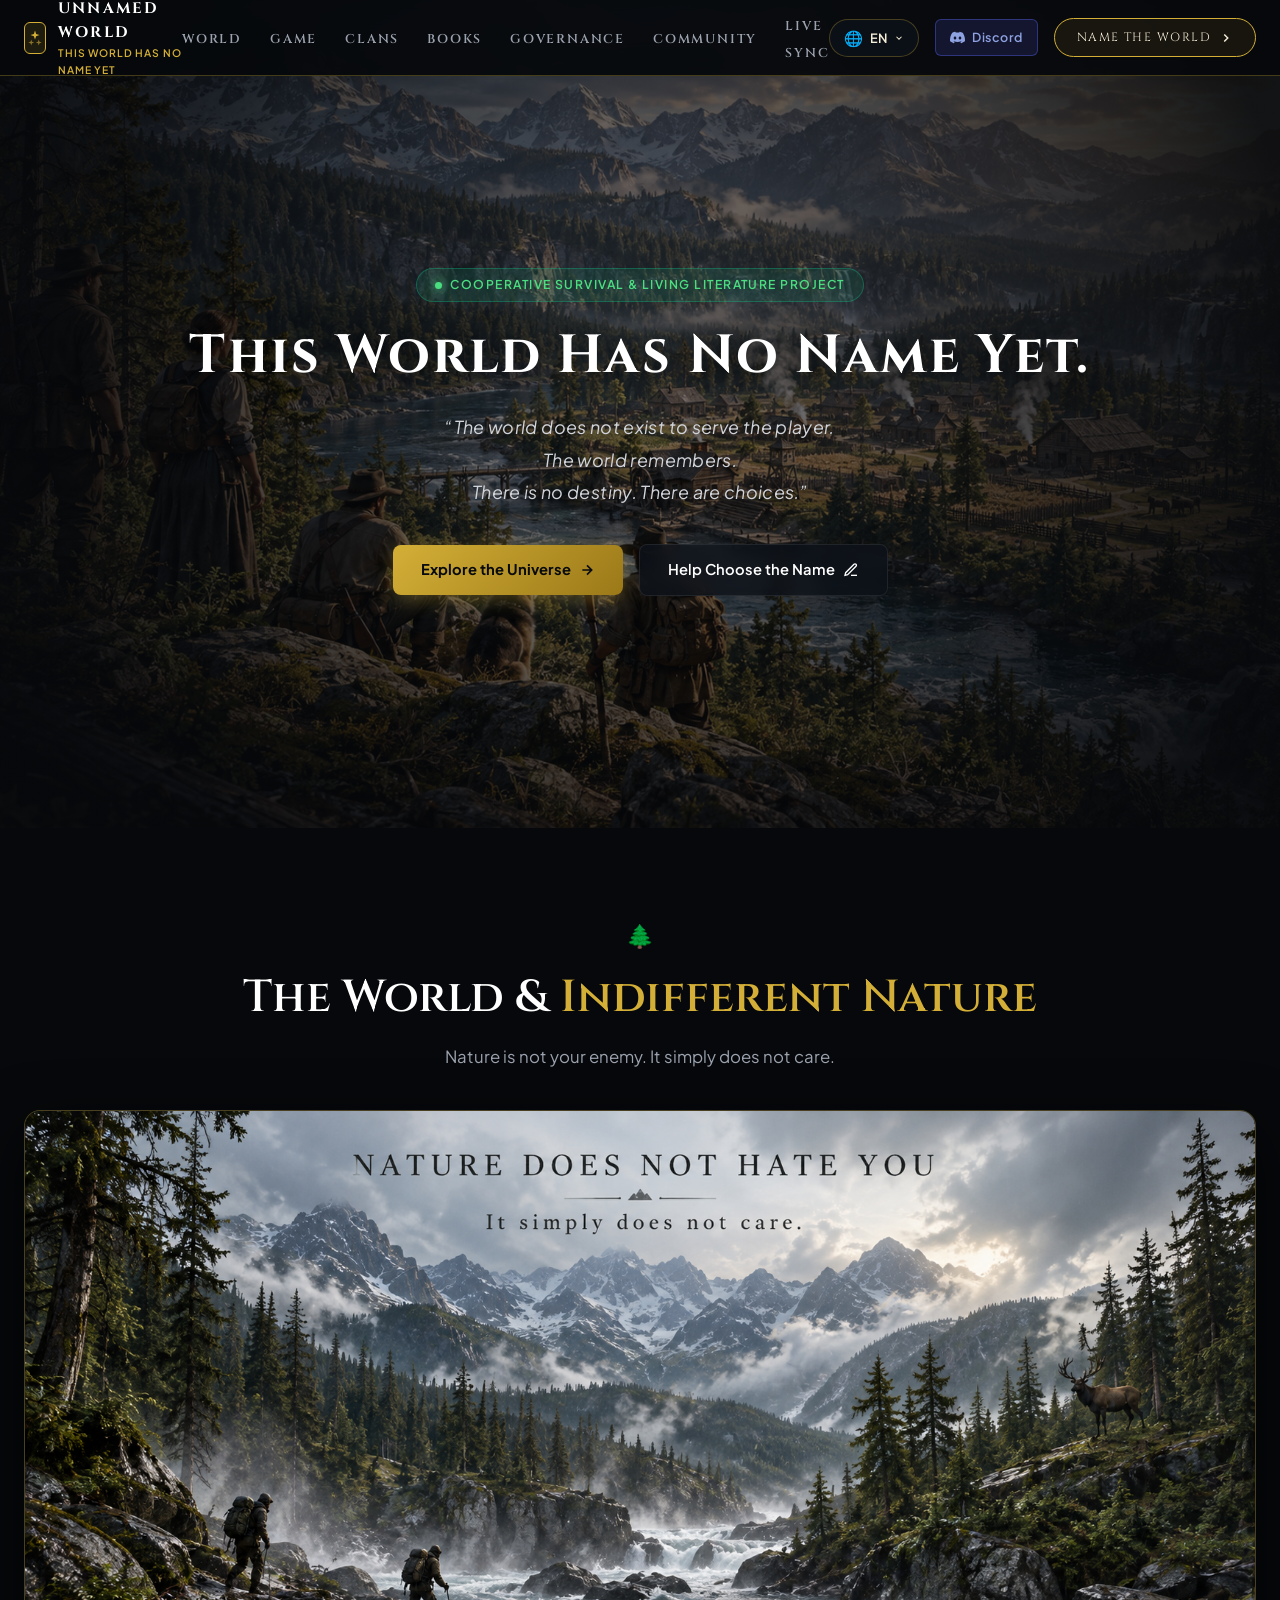
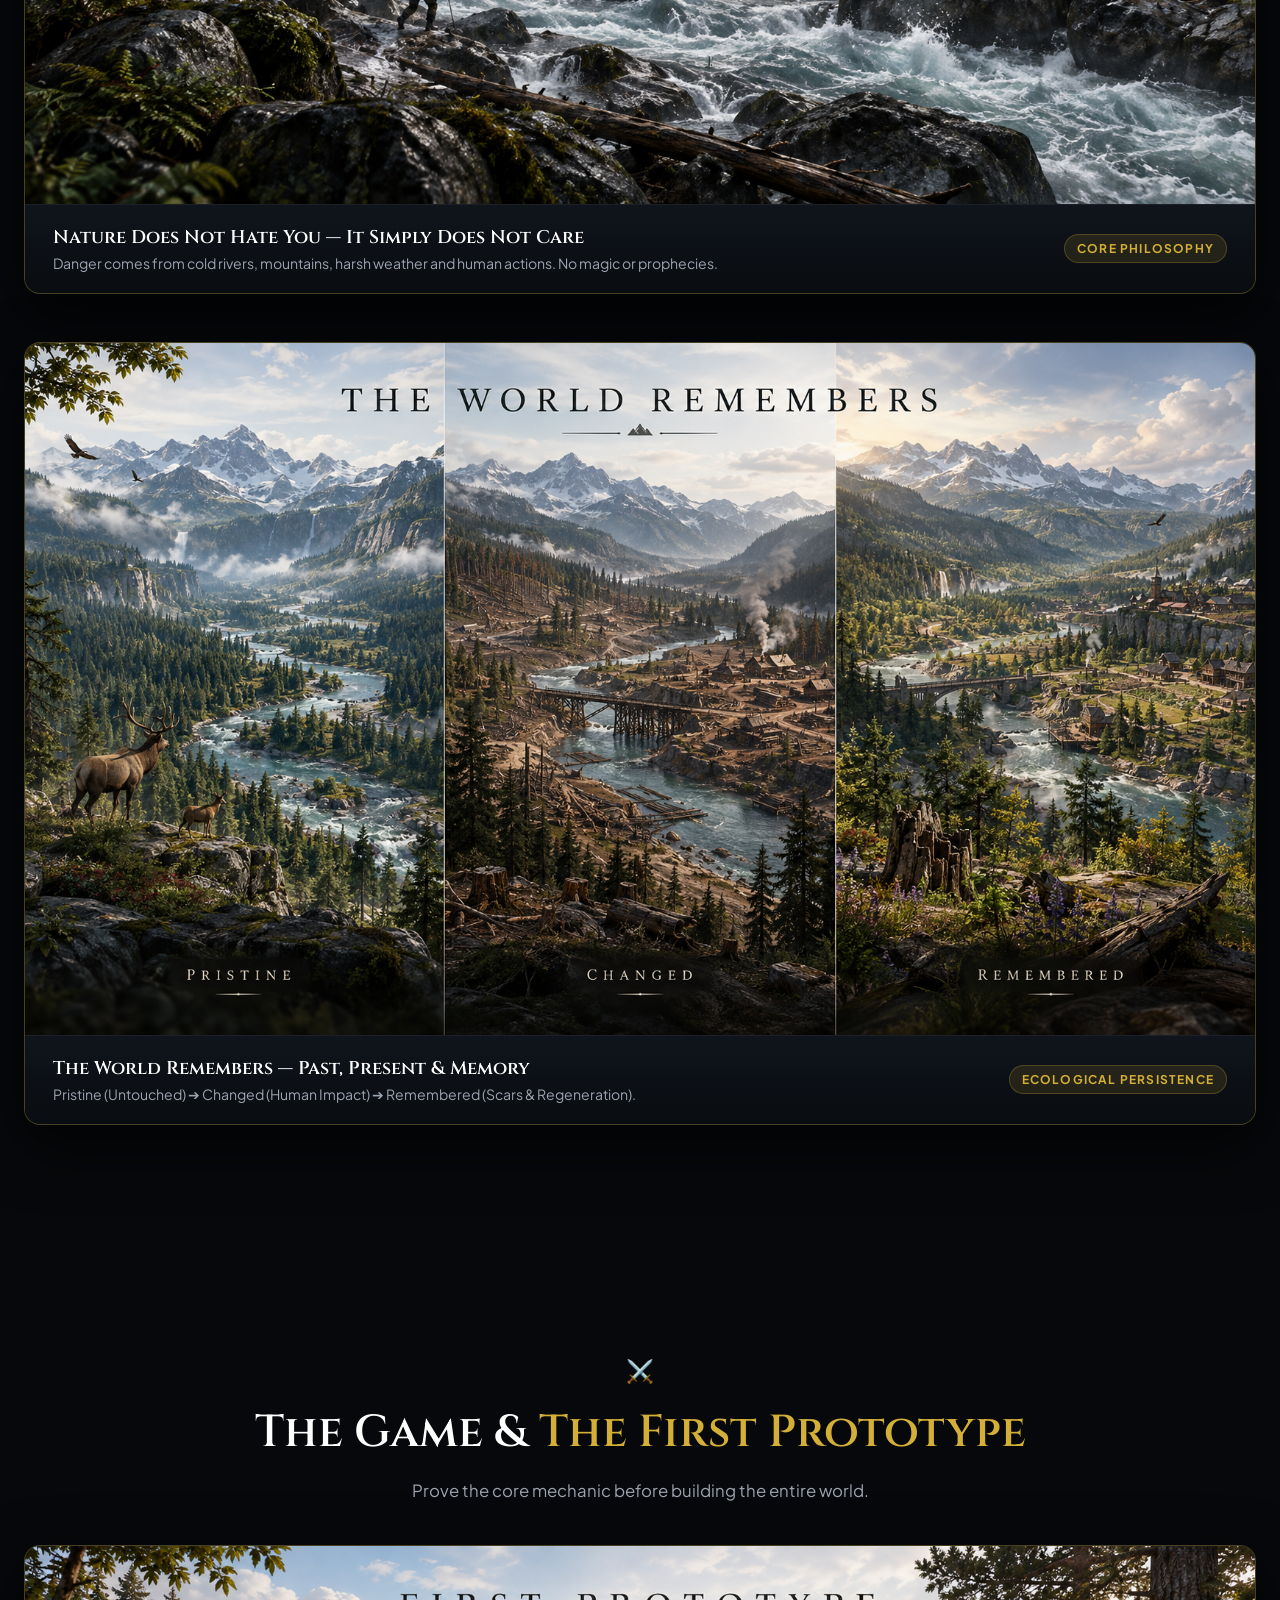
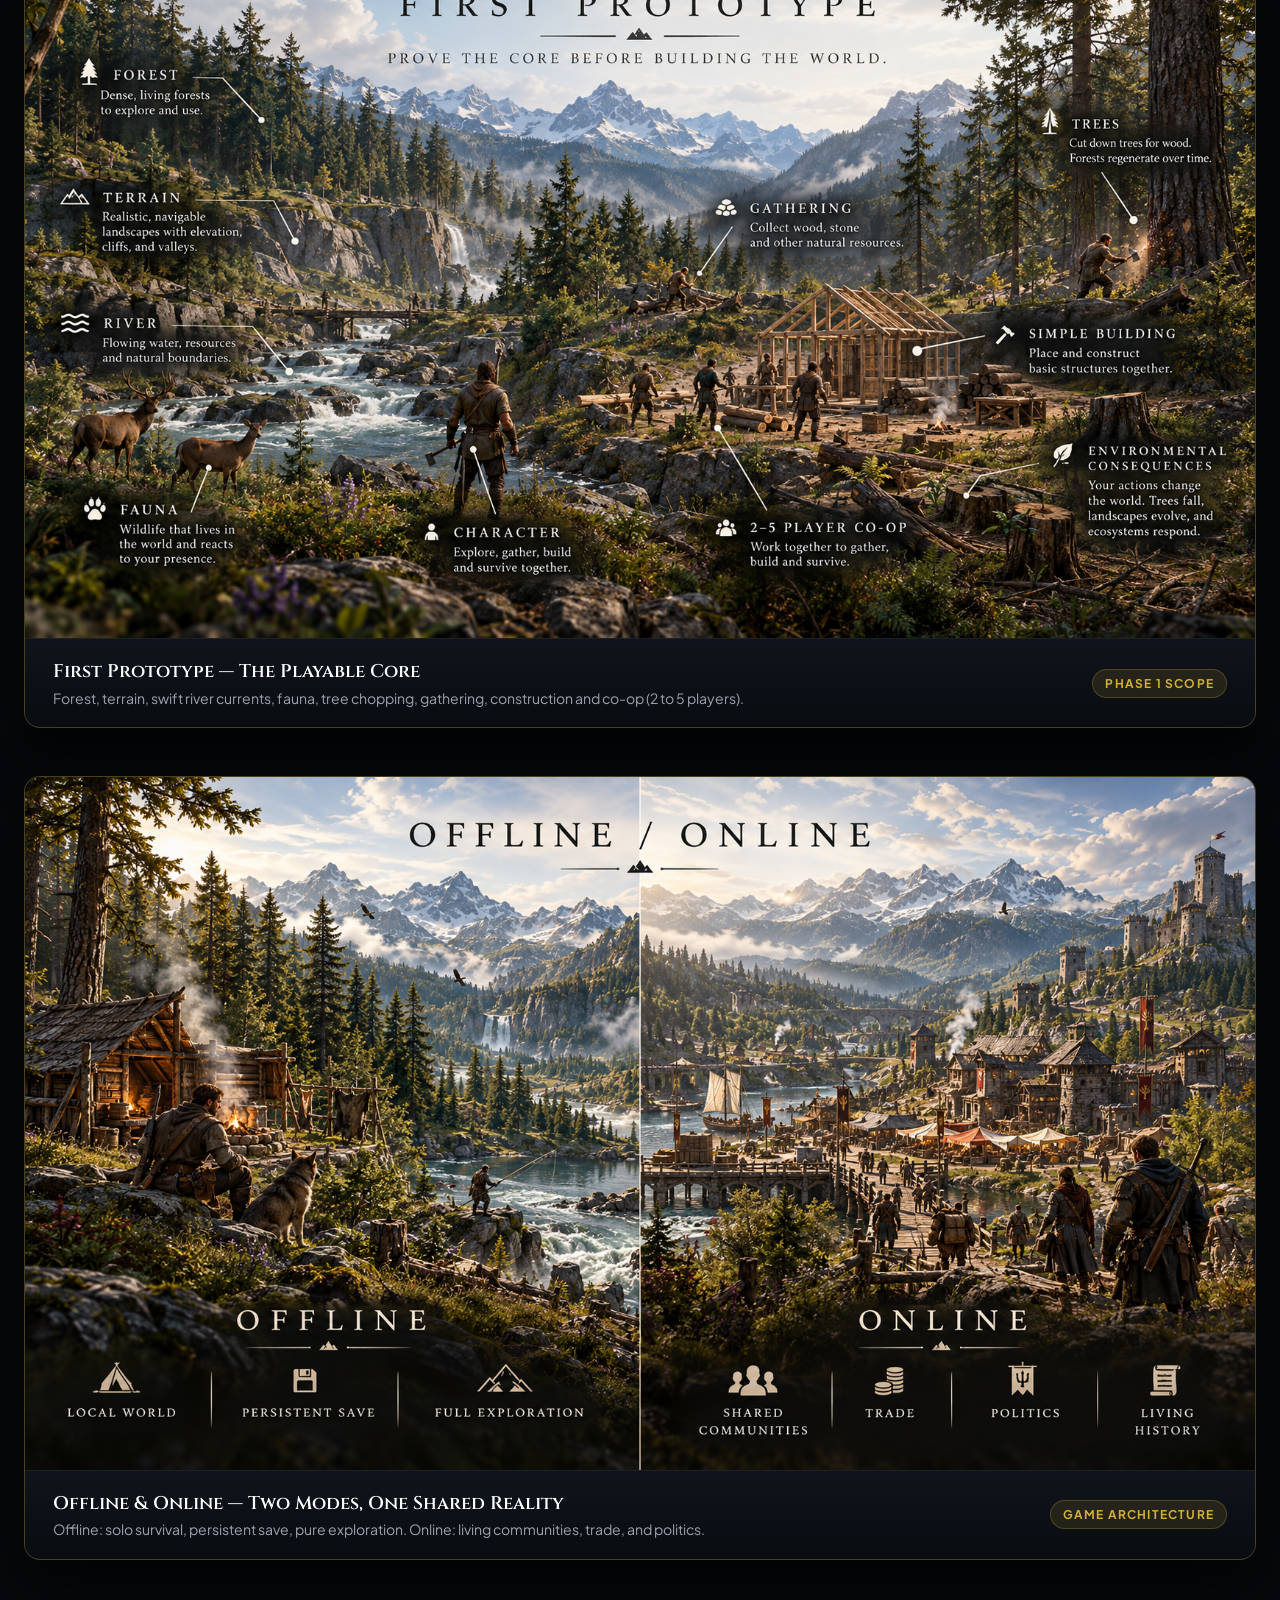
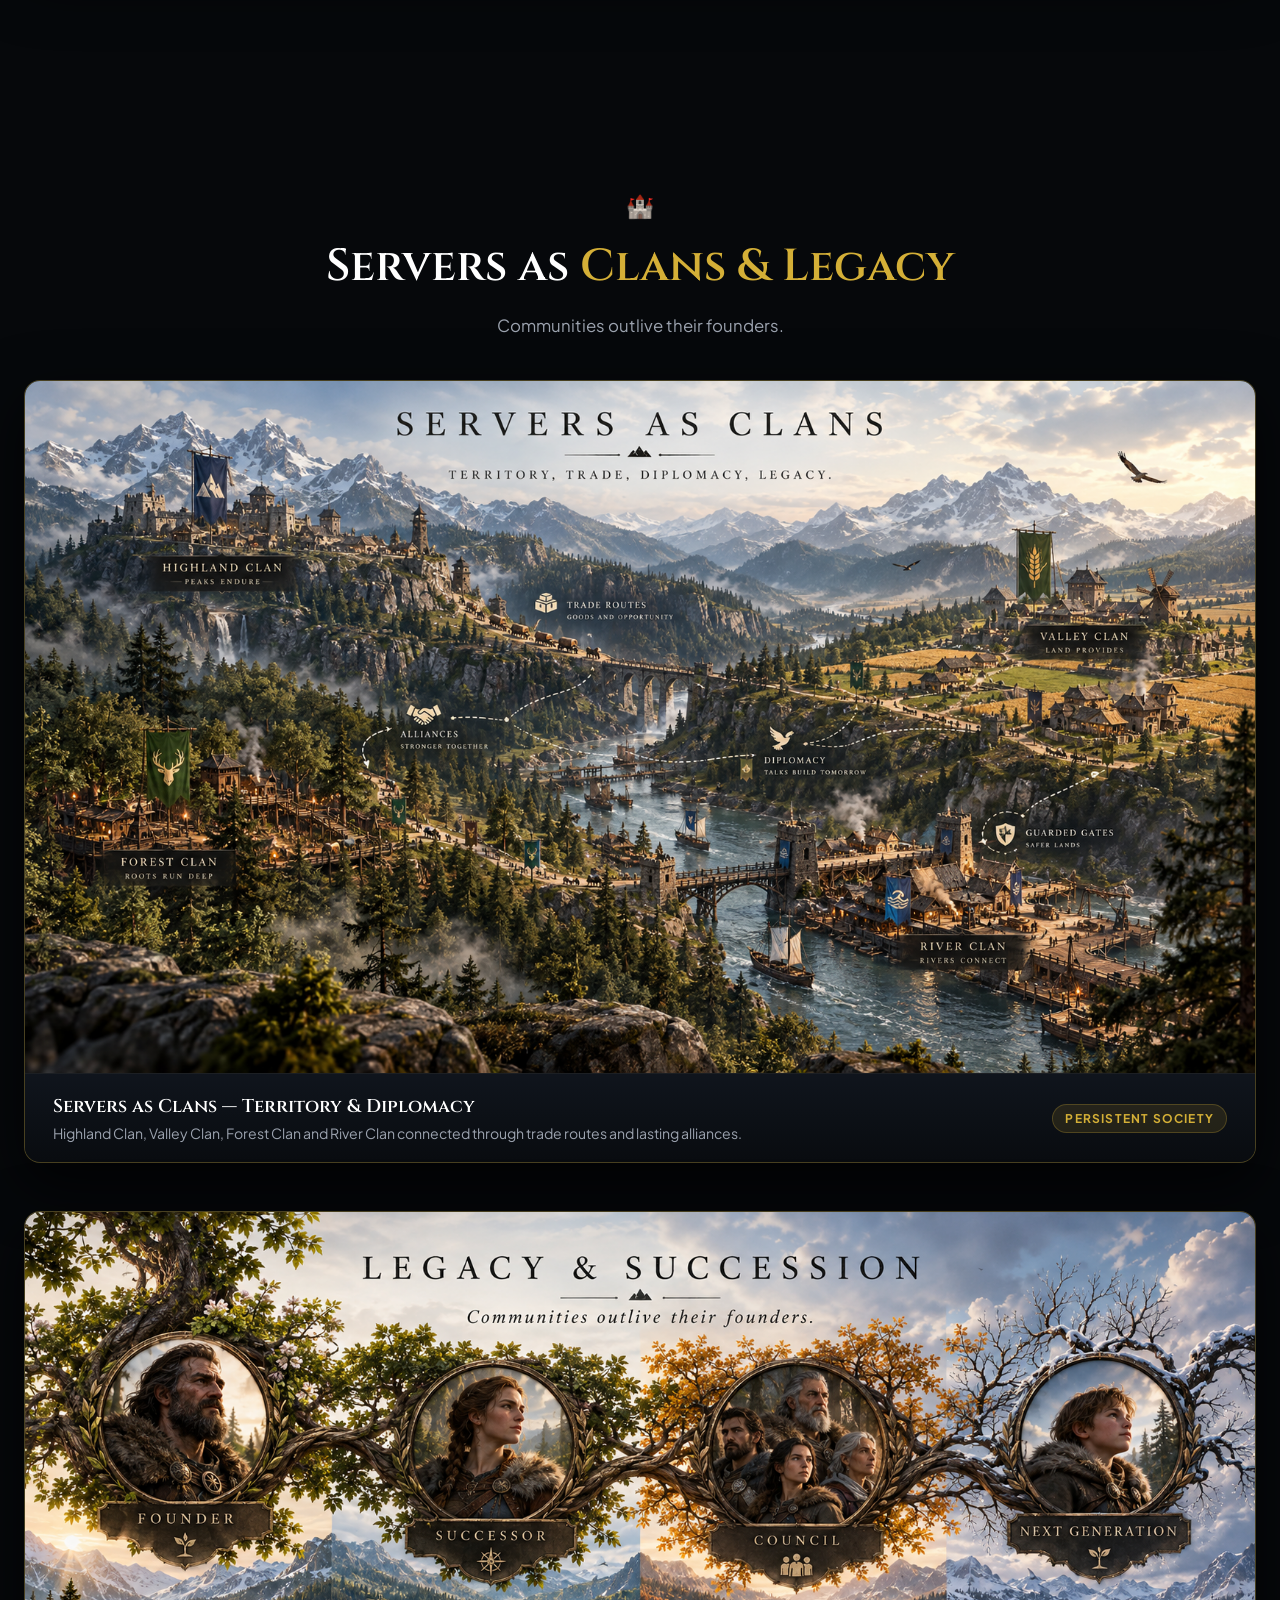
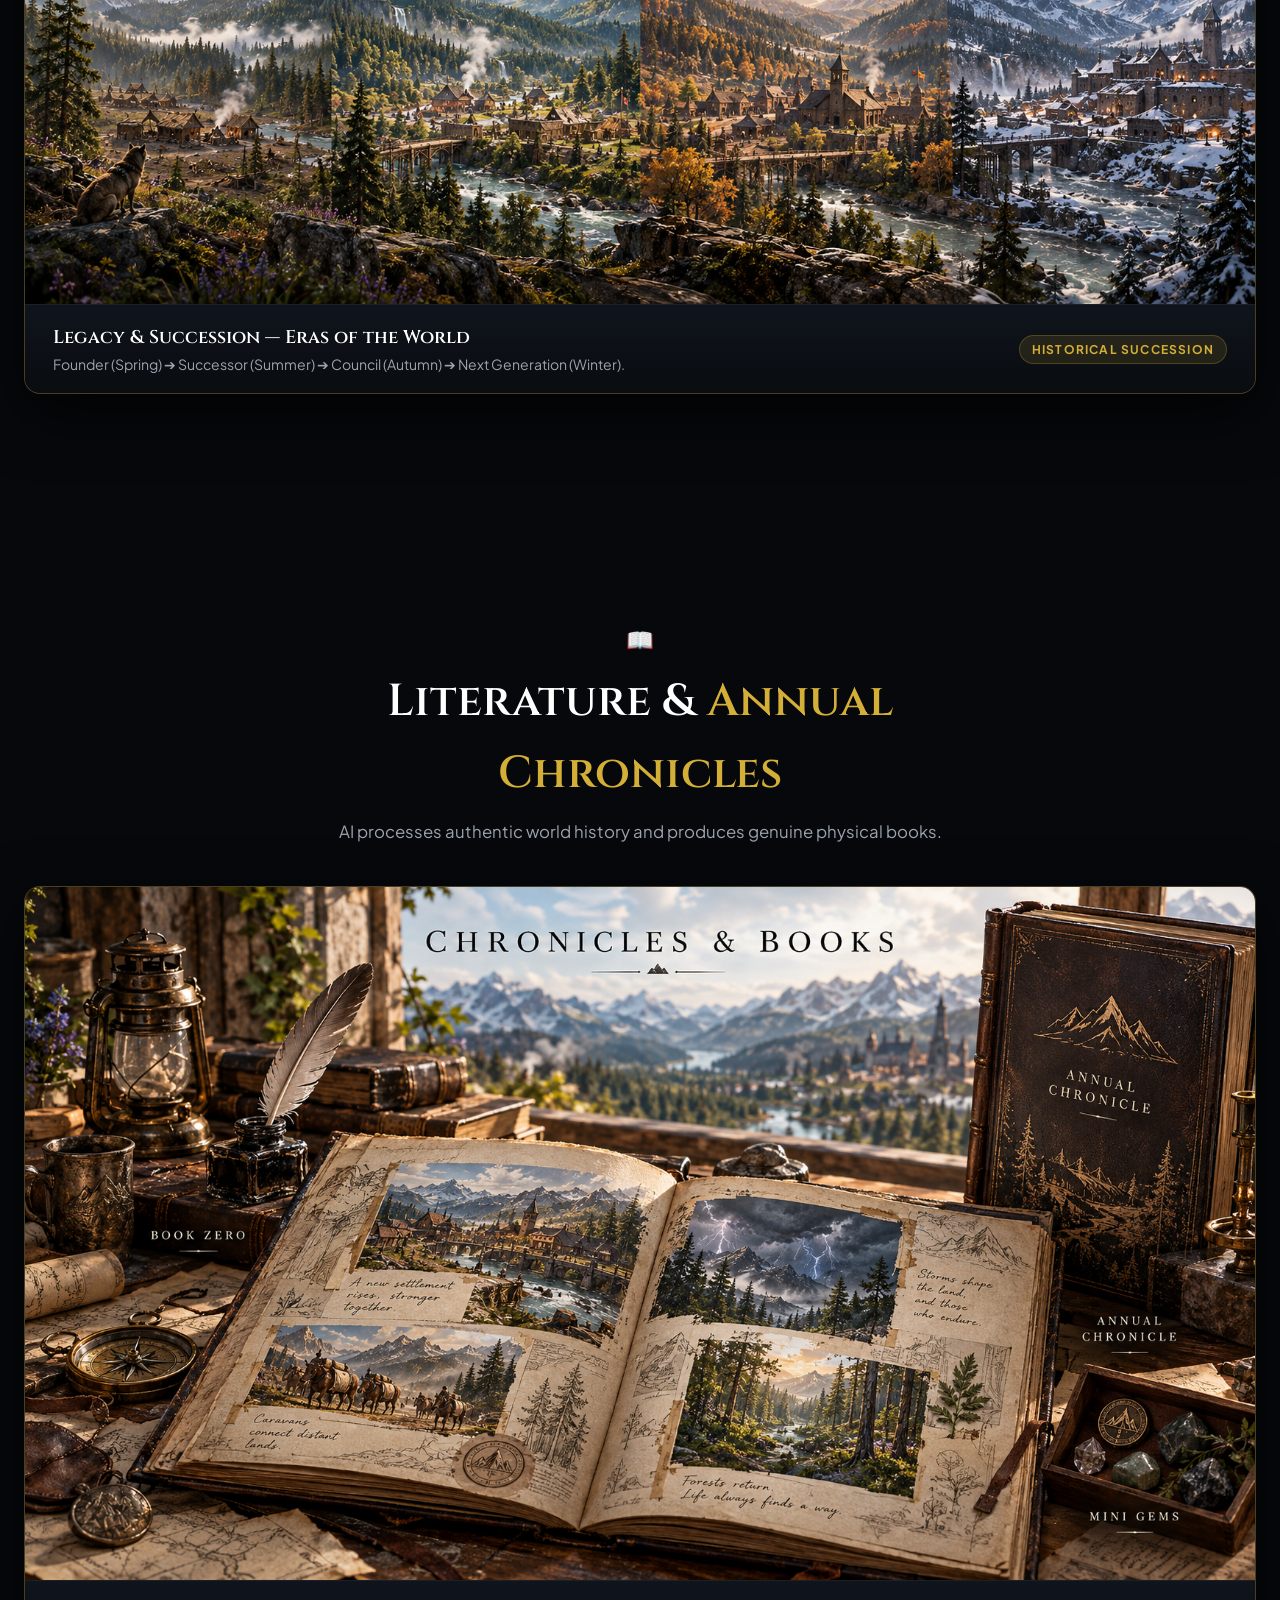
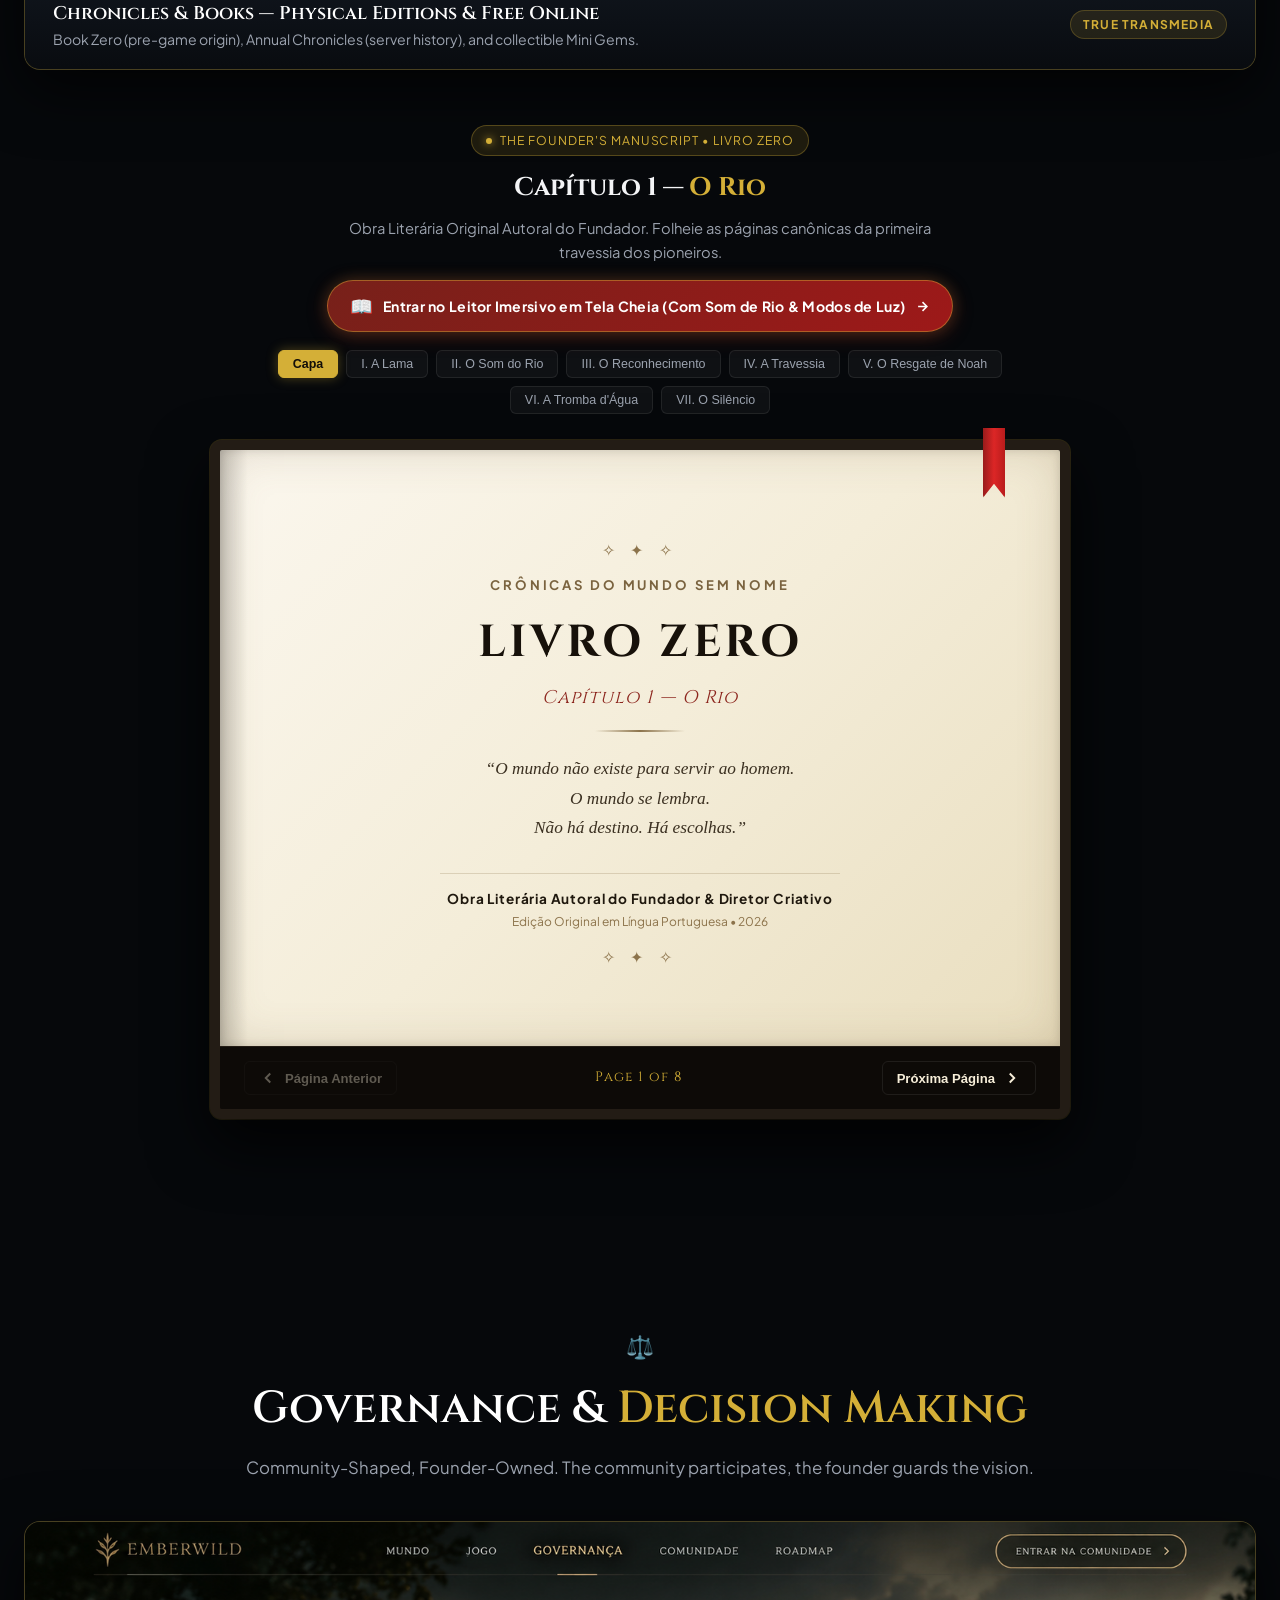
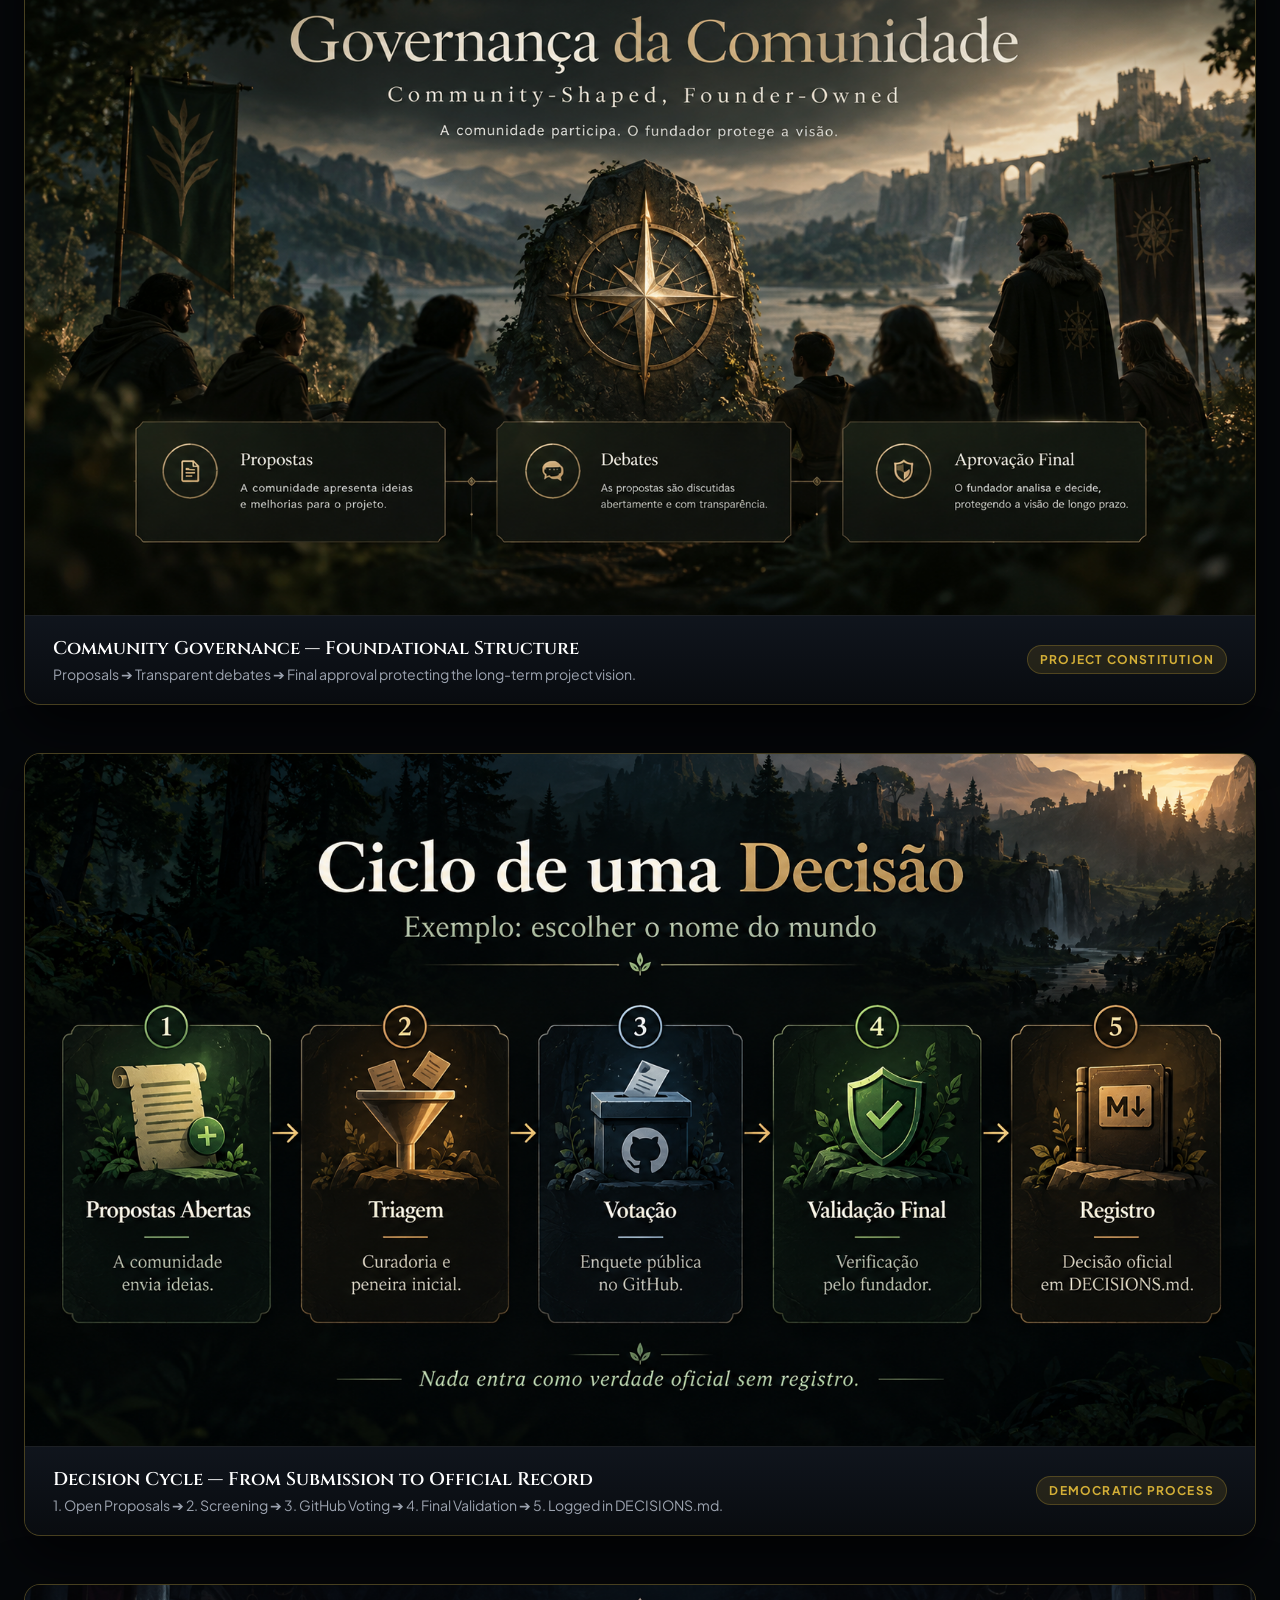
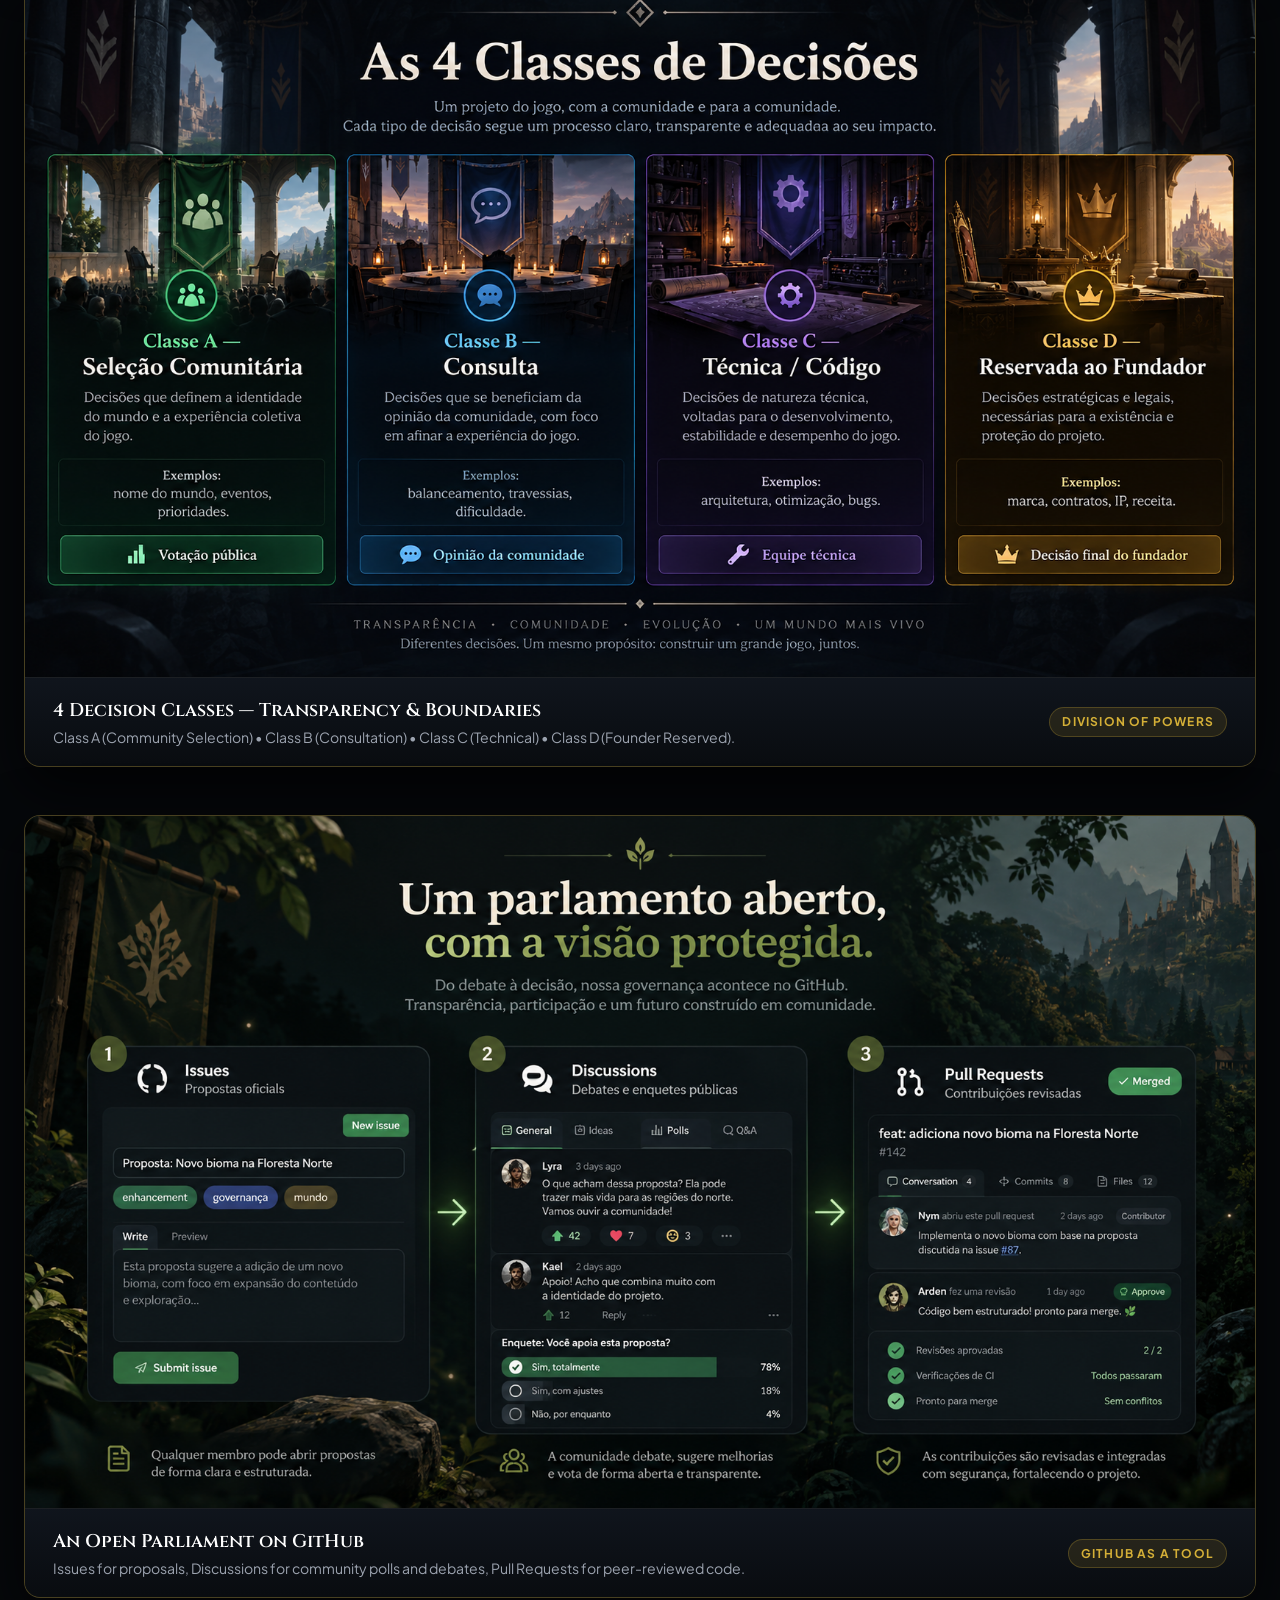
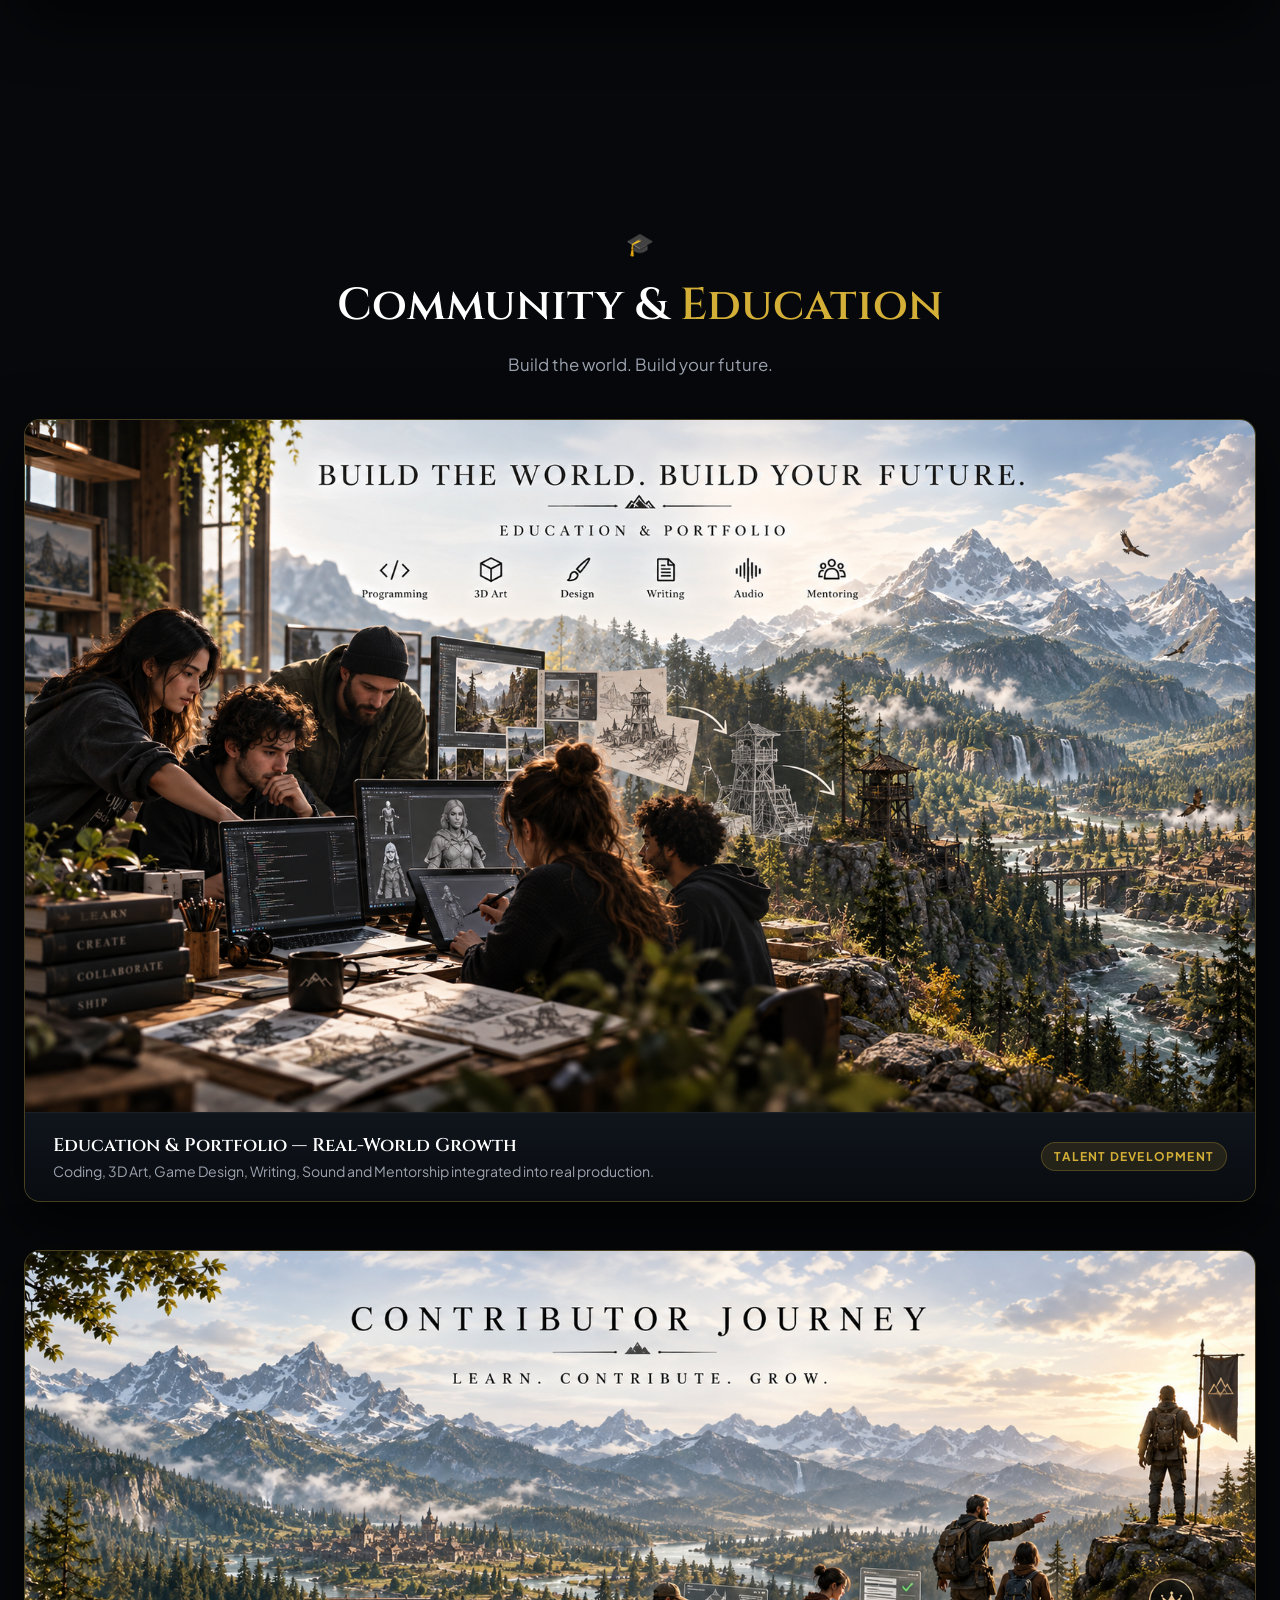
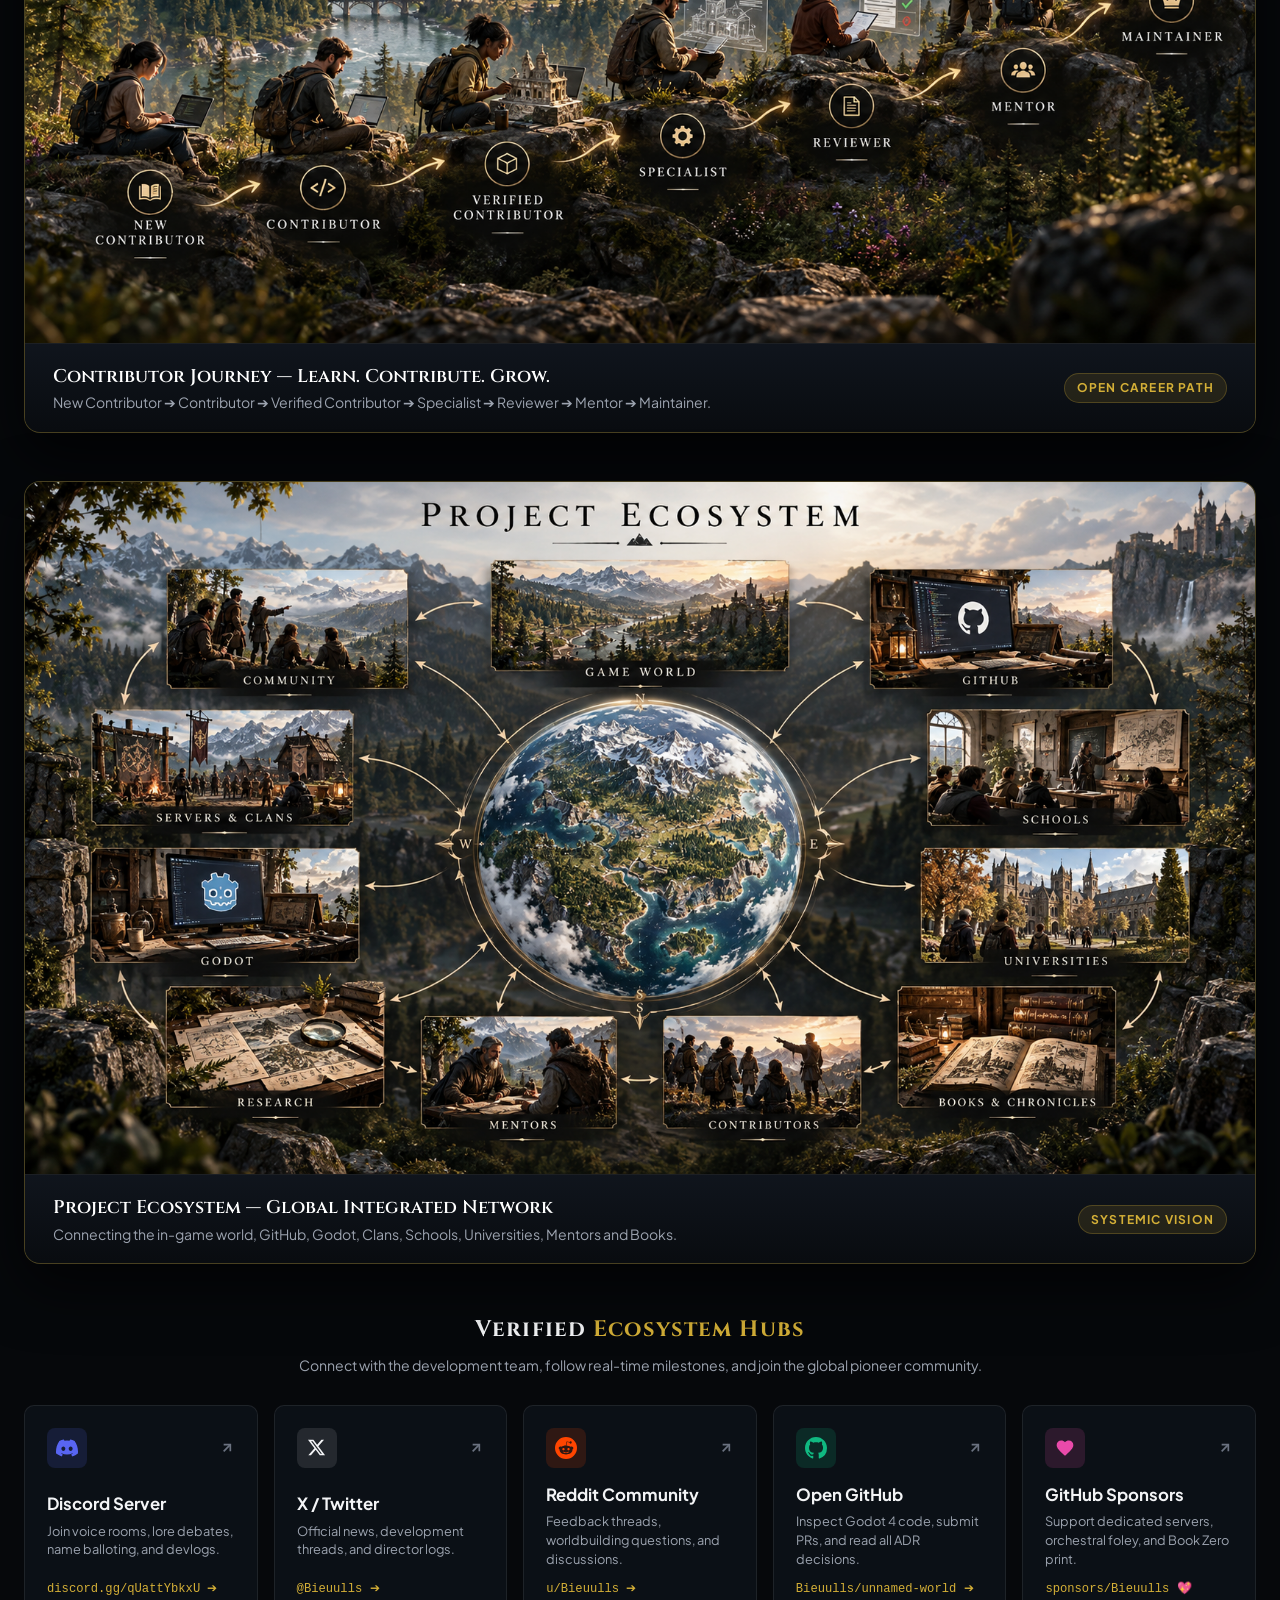
==== commit f8a0f4cb: "feat(reader): create dedicated immersive literary sanctuary (livro.html) with procedural audio and a" ====
--- a/web/index.html
+++ b/web/index.html
@@ -296,6 +296,14 @@
         <h3 class="book-reader-title">Capítulo 1 — <span>O Rio</span></h3>
         <p class="book-reader-desc">Obra Literária Original Autoral do Fundador. Folheie as páginas canônicas da primeira travessia dos pioneiros.</p>
         
+        <div class="book-immersive-cta-row">
+          <a href="livro.html" class="btn-launch-immersive-reader">
+            <span class="immersive-icon">📖</span>
+            <span>Entrar no Leitor Imersivo em Tela Cheia (Com Som de Rio & Modos de Luz)</span>
+            <svg width="15" height="15" viewBox="0 0 24 24" fill="none" stroke="currentColor" stroke-width="2.5"><path d="M5 12h14M12 5l7 7-7 7"/></svg>
+          </a>
+        </div>
+        
         <!-- Chapter Navigation Tabs -->
         <div class="book-chapter-tabs" id="bookChapterTabs">
           <button type="button" class="ch-tab active" data-page="0">Capa</button>
--- a/web/css/style.css
+++ b/web/css/style.css
@@ -1162,6 +1162,41 @@
   margin: 0 auto;
 }
 
+.book-immersive-cta-row {
+  margin: 16px auto 10px auto;
+  display: flex;
+  justify-content: center;
+}
+
+.btn-launch-immersive-reader {
+  display: inline-flex;
+  align-items: center;
+  gap: 10px;
+  background: linear-gradient(135deg, rgba(140, 37, 29, 0.85) 0%, rgba(185, 28, 28, 0.85) 100%);
+  border: 1px solid rgba(212, 175, 55, 0.45);
+  color: #ffffff;
+  text-decoration: none;
+  font-size: 0.88rem;
+  font-weight: 700;
+  padding: 10px 22px;
+  border-radius: 30px;
+  box-shadow: 0 4px 20px rgba(140, 37, 29, 0.4), 0 0 15px rgba(212, 175, 55, 0.2);
+  transition: all 0.25s ease;
+  letter-spacing: 0.02em;
+}
+
+.btn-launch-immersive-reader:hover {
+  background: linear-gradient(135deg, #b91c1c 0%, #dc2626 100%);
+  border-color: var(--gold-primary);
+  transform: translateY(-2px);
+  box-shadow: 0 8px 25px rgba(185, 28, 28, 0.5), 0 0 20px rgba(212, 175, 55, 0.35);
+  color: #ffffff;
+}
+
+.immersive-icon {
+  font-size: 1.15rem;
+}
+
 /* Chapter Navigation Tabs */
 .book-chapter-tabs {
   display: flex;
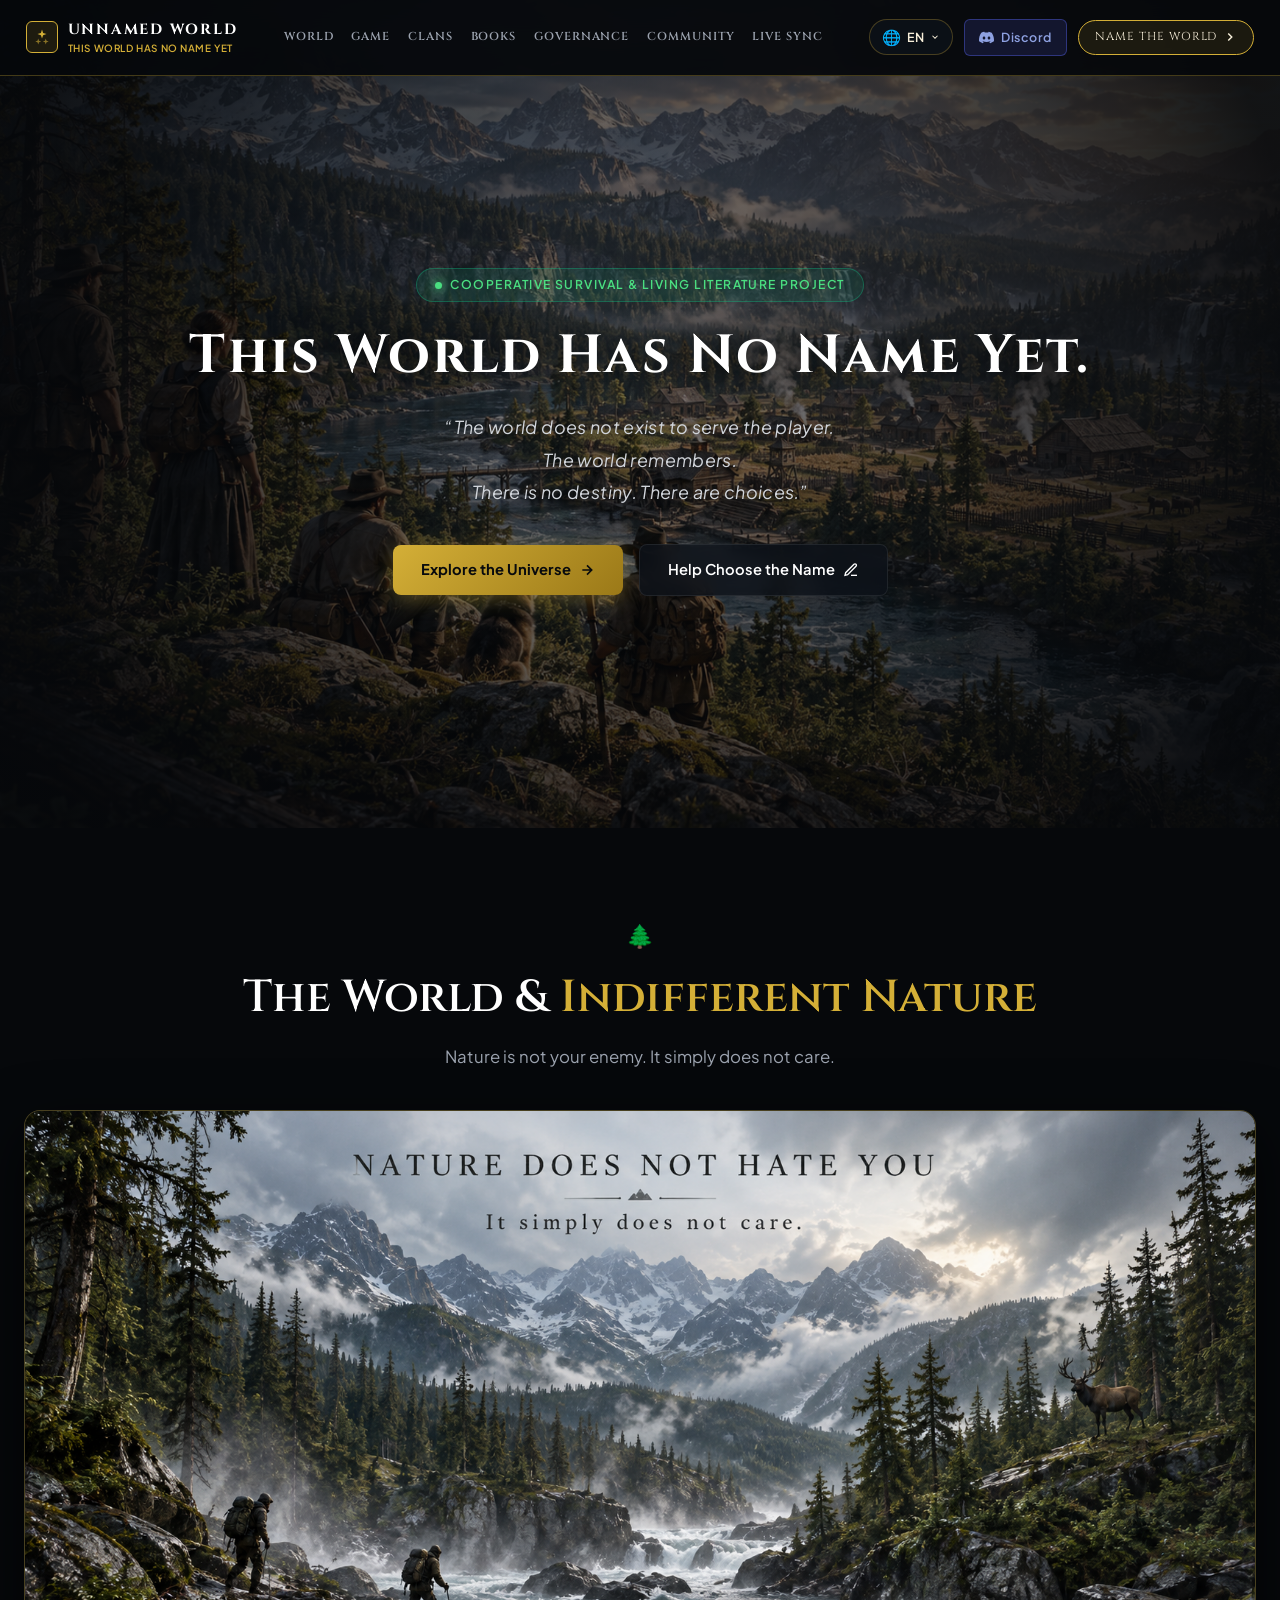
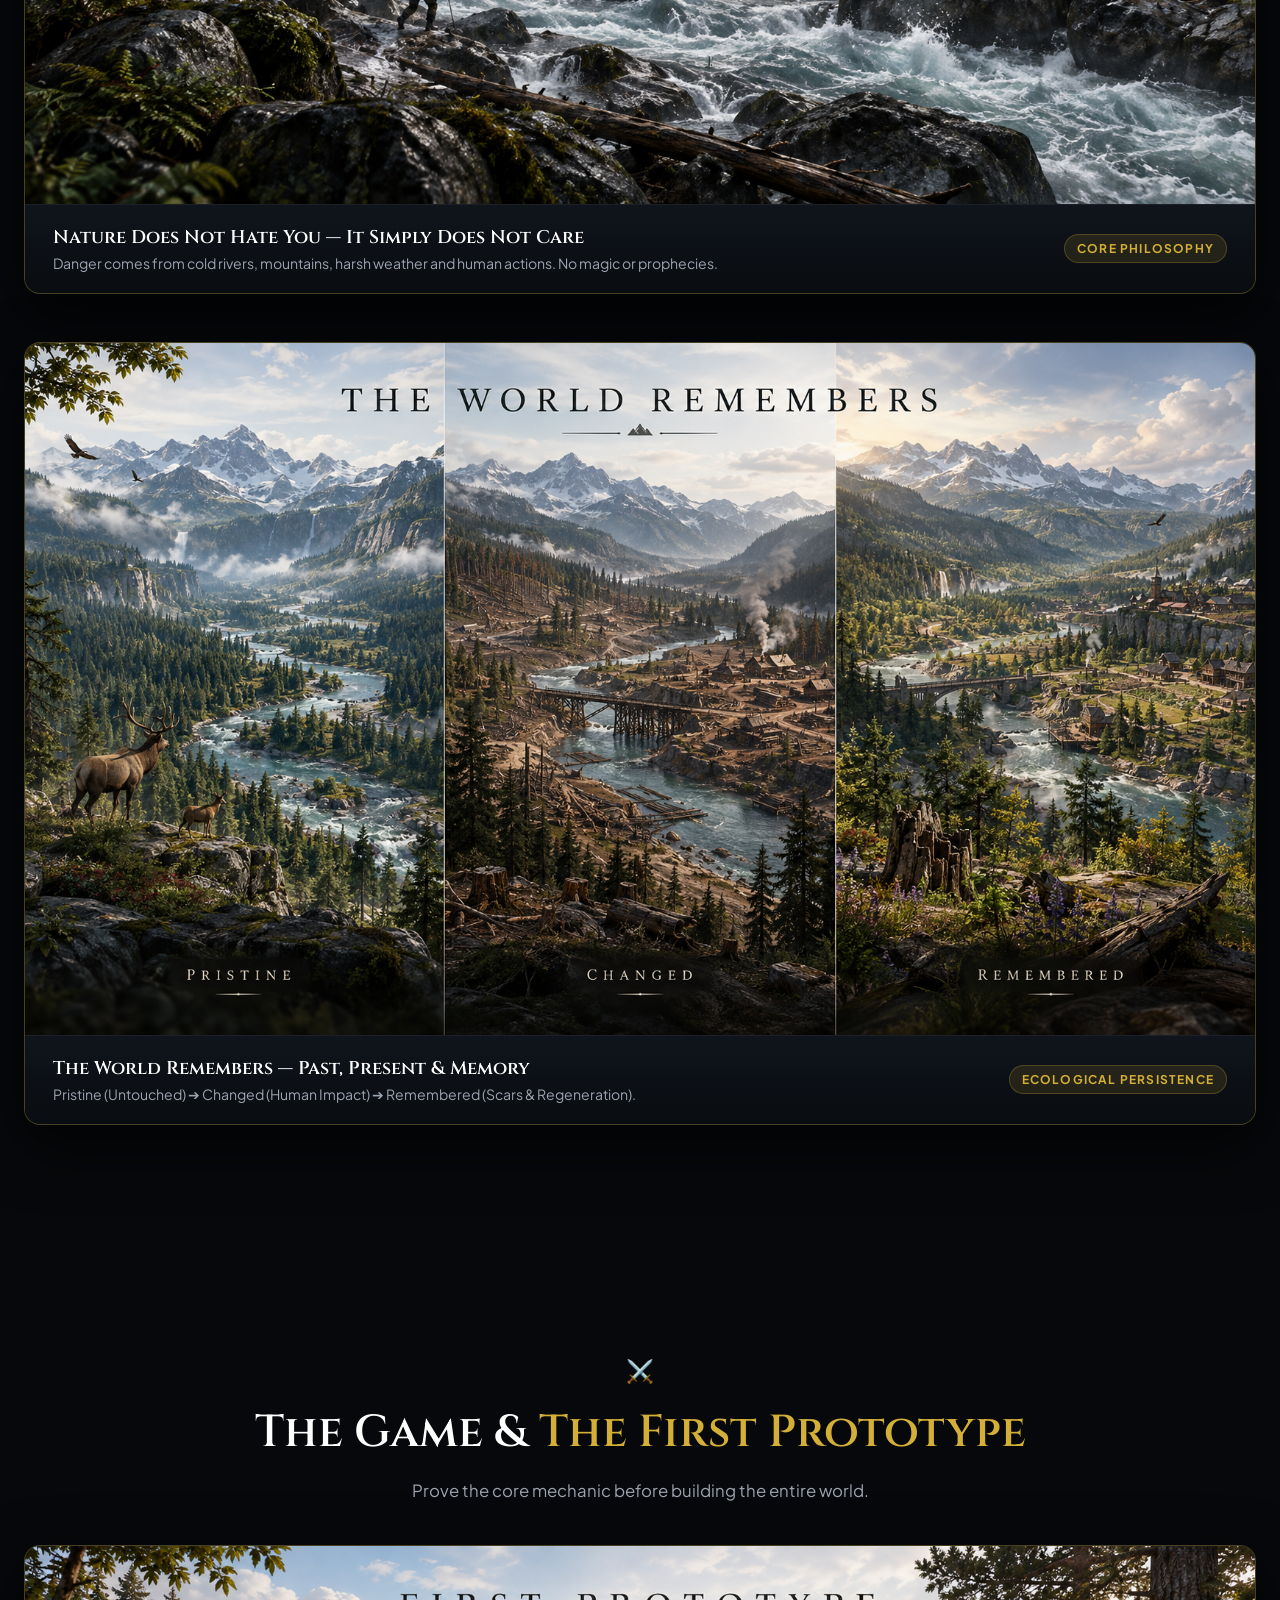
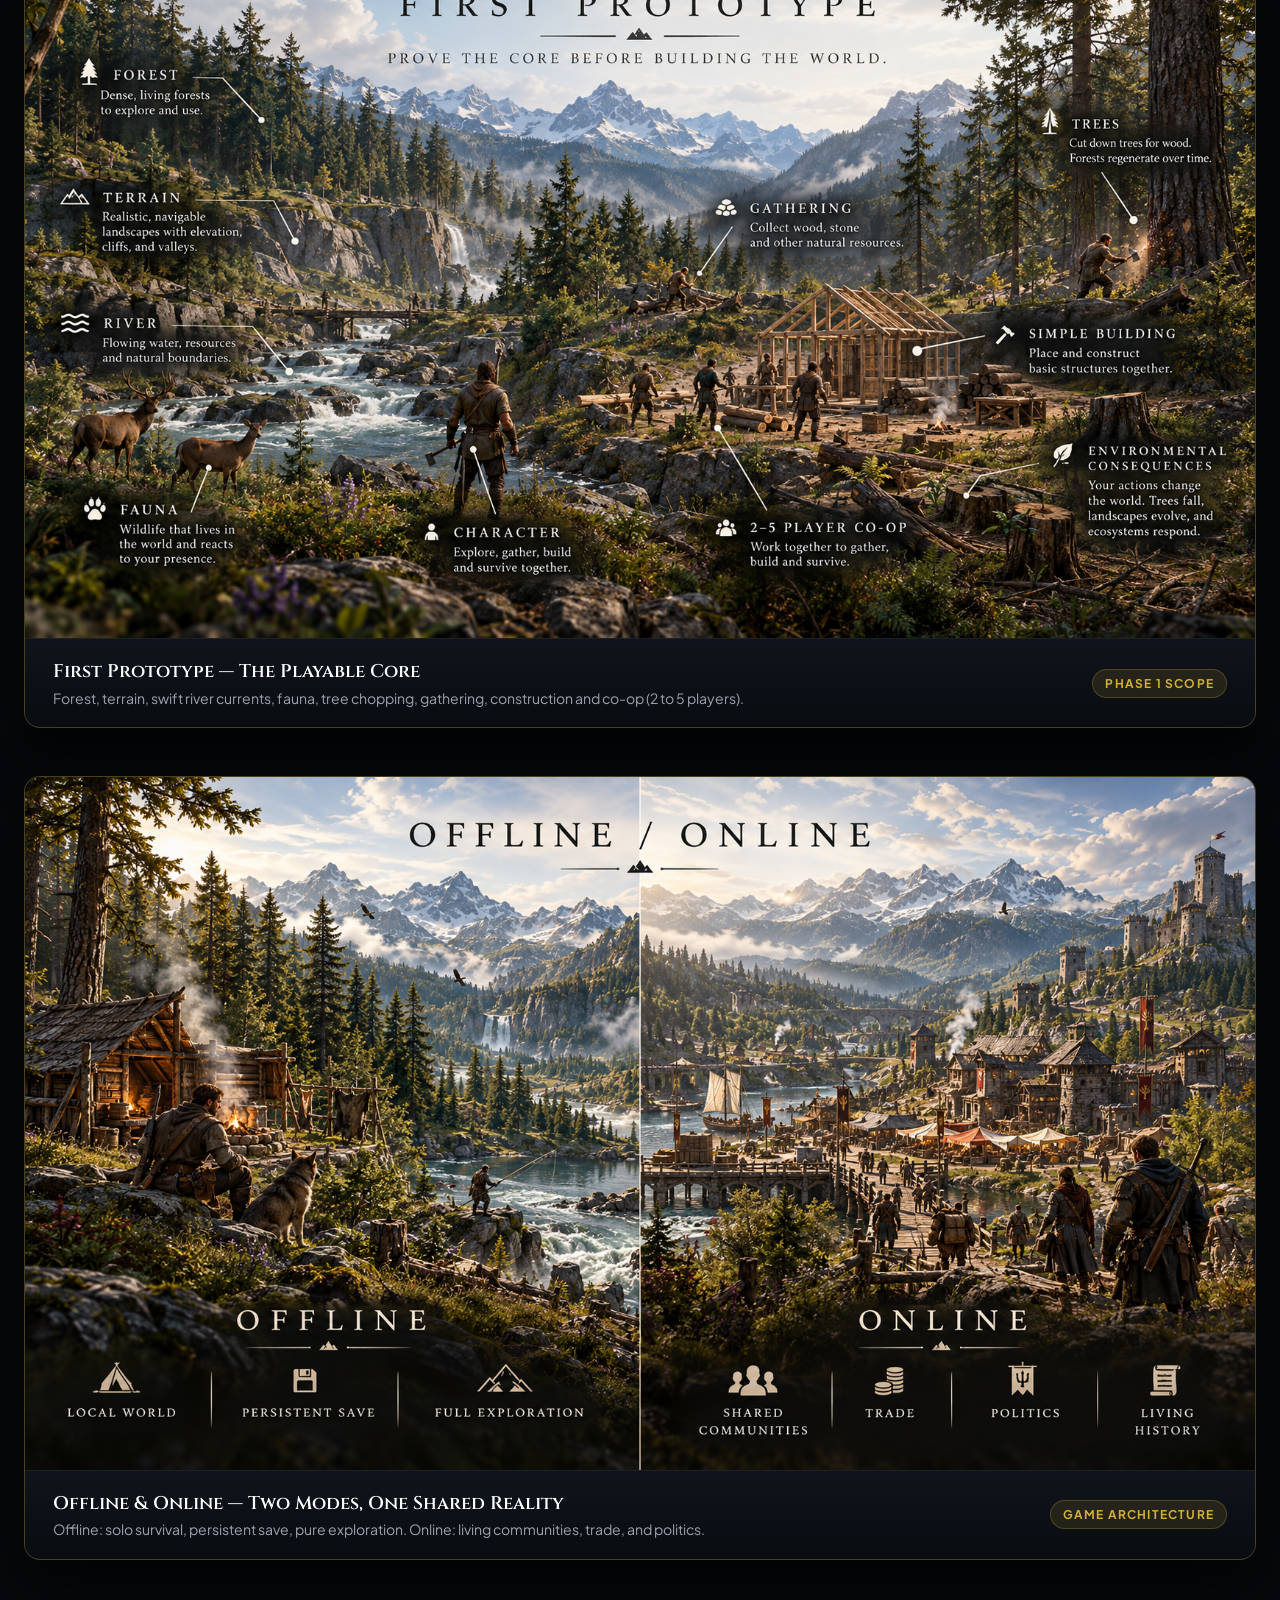
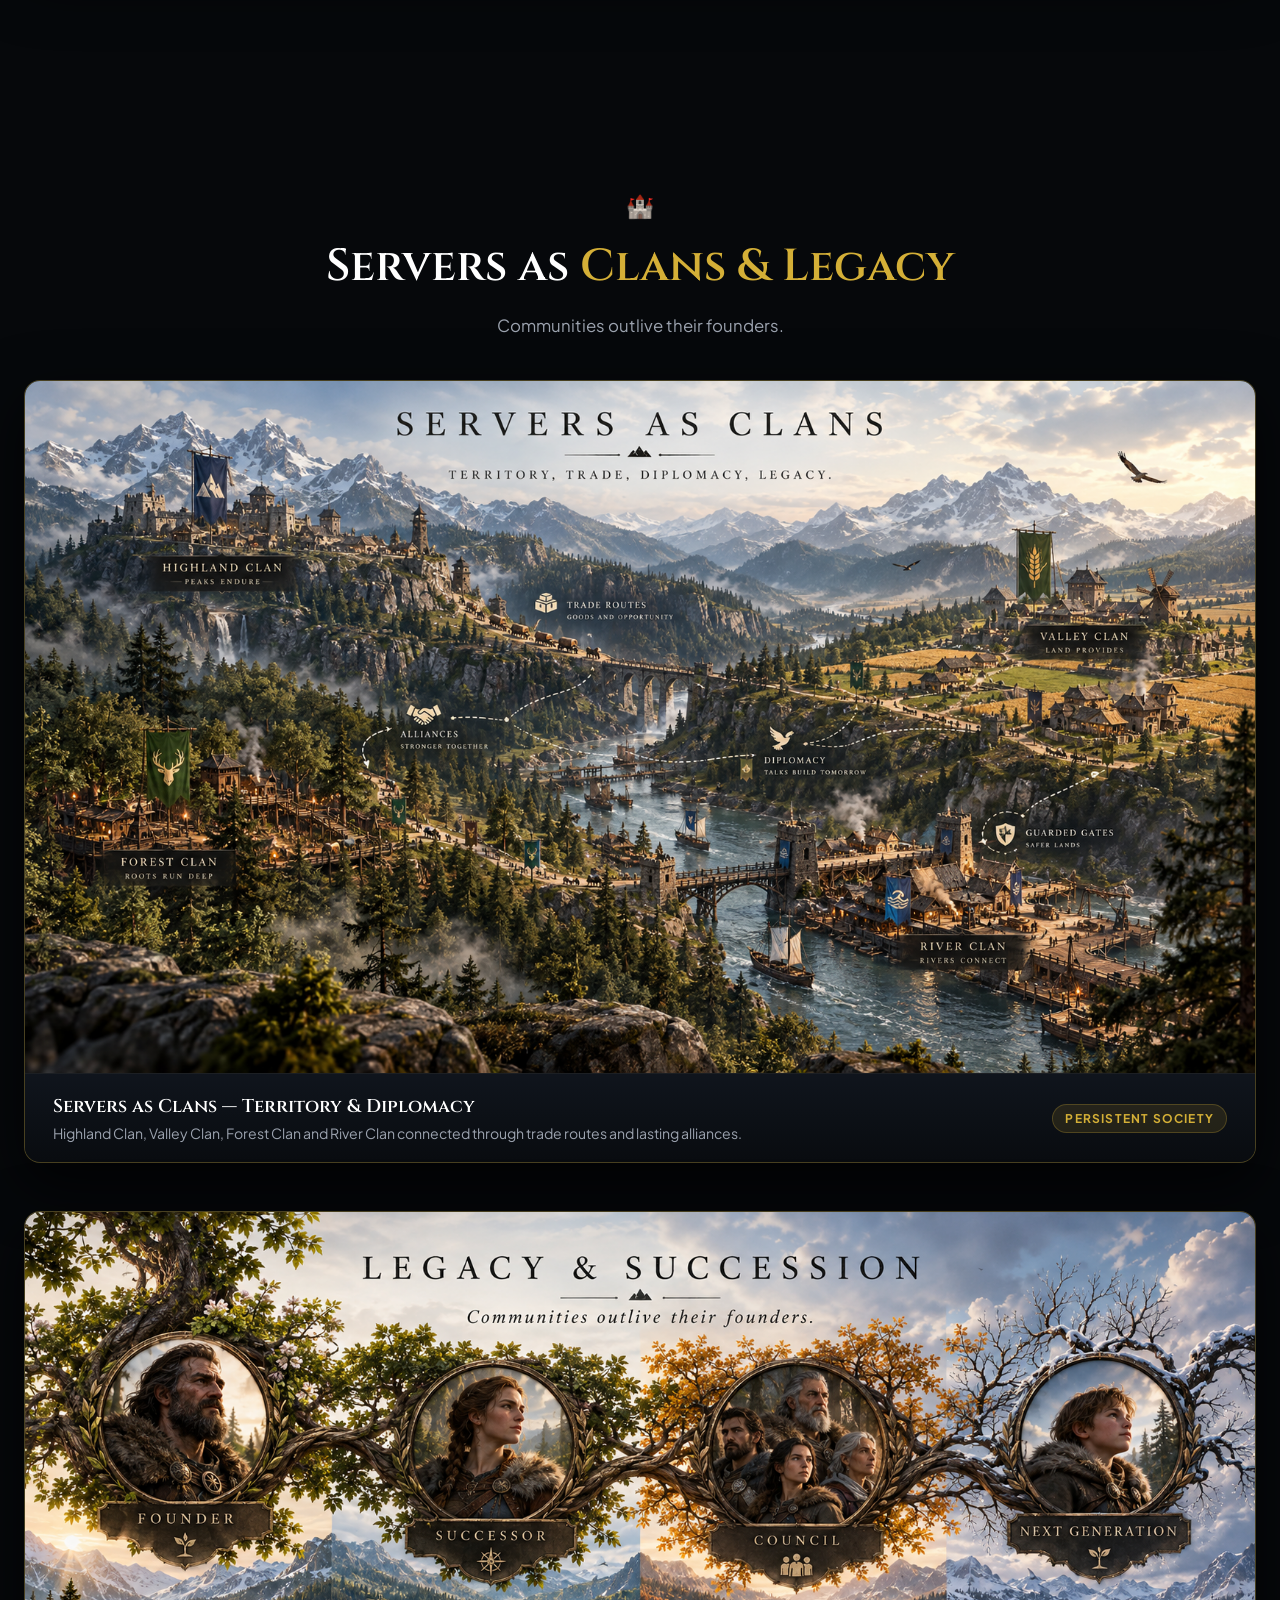
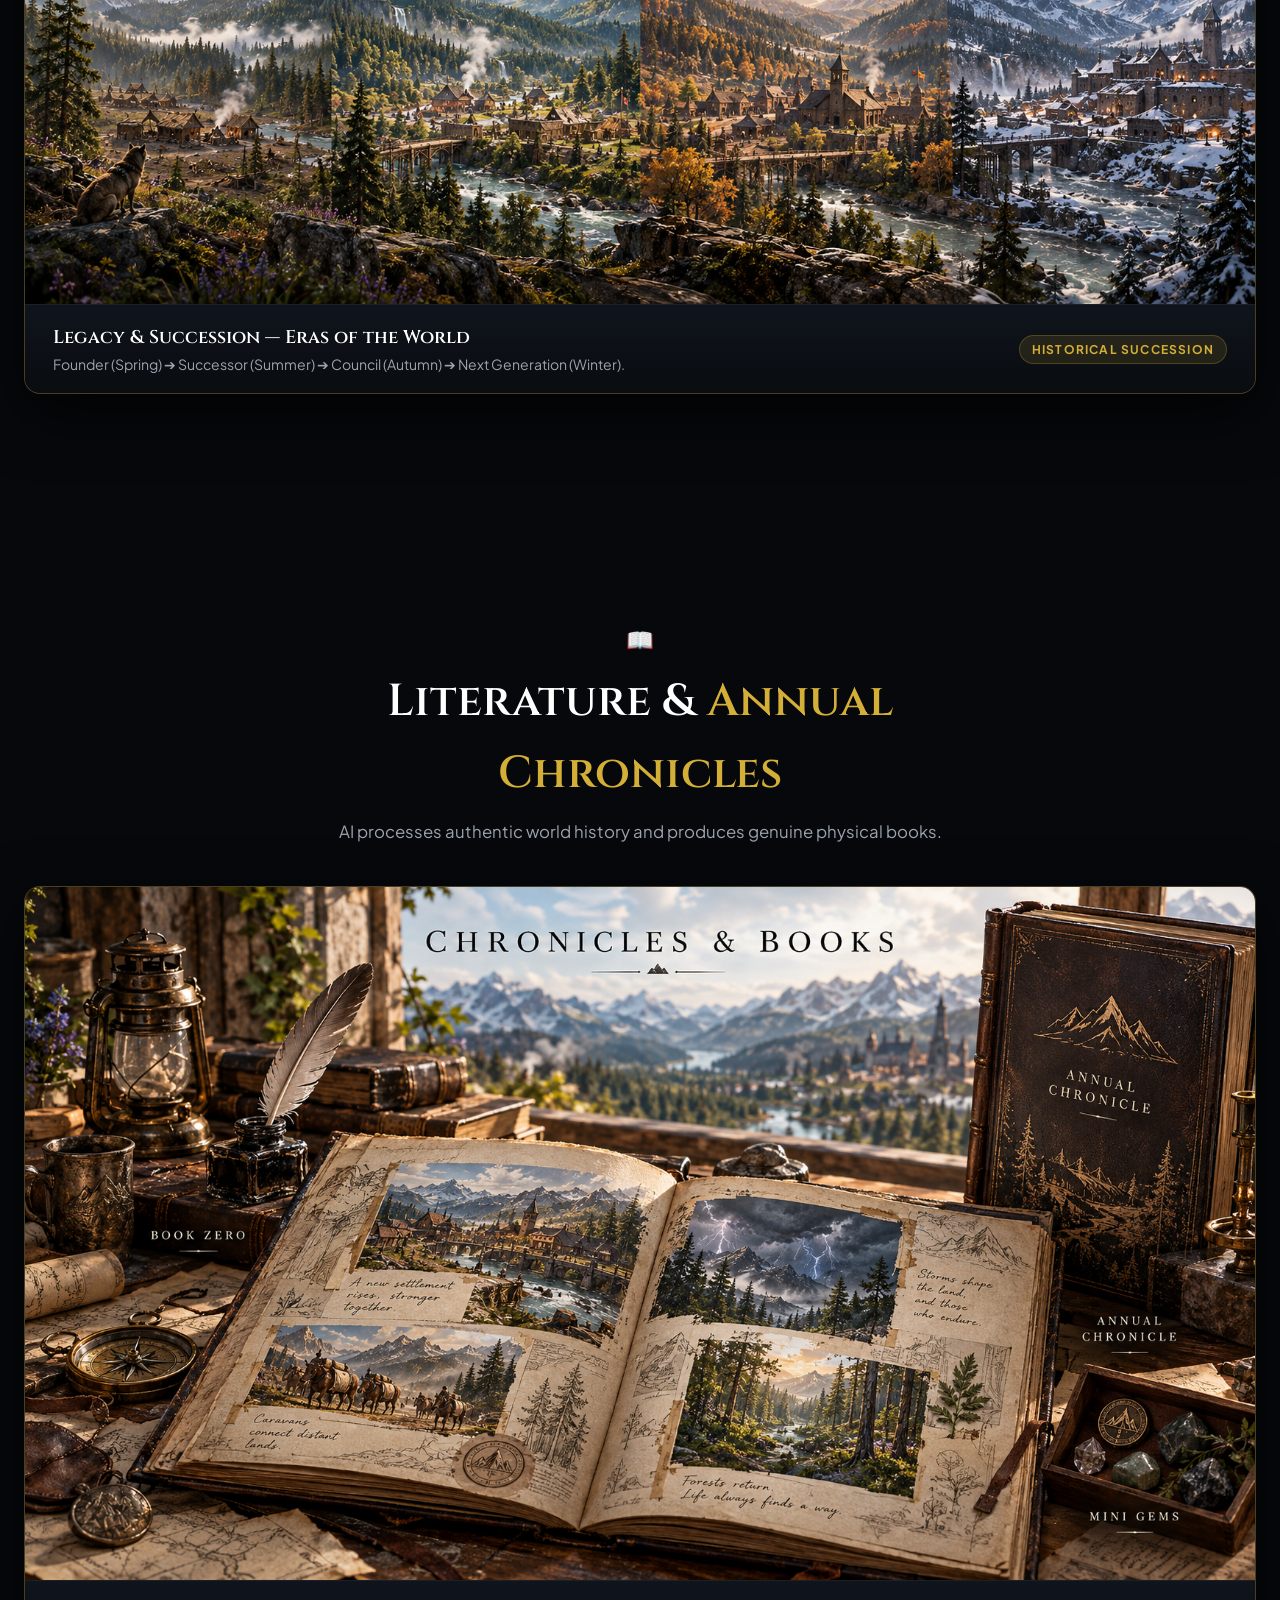
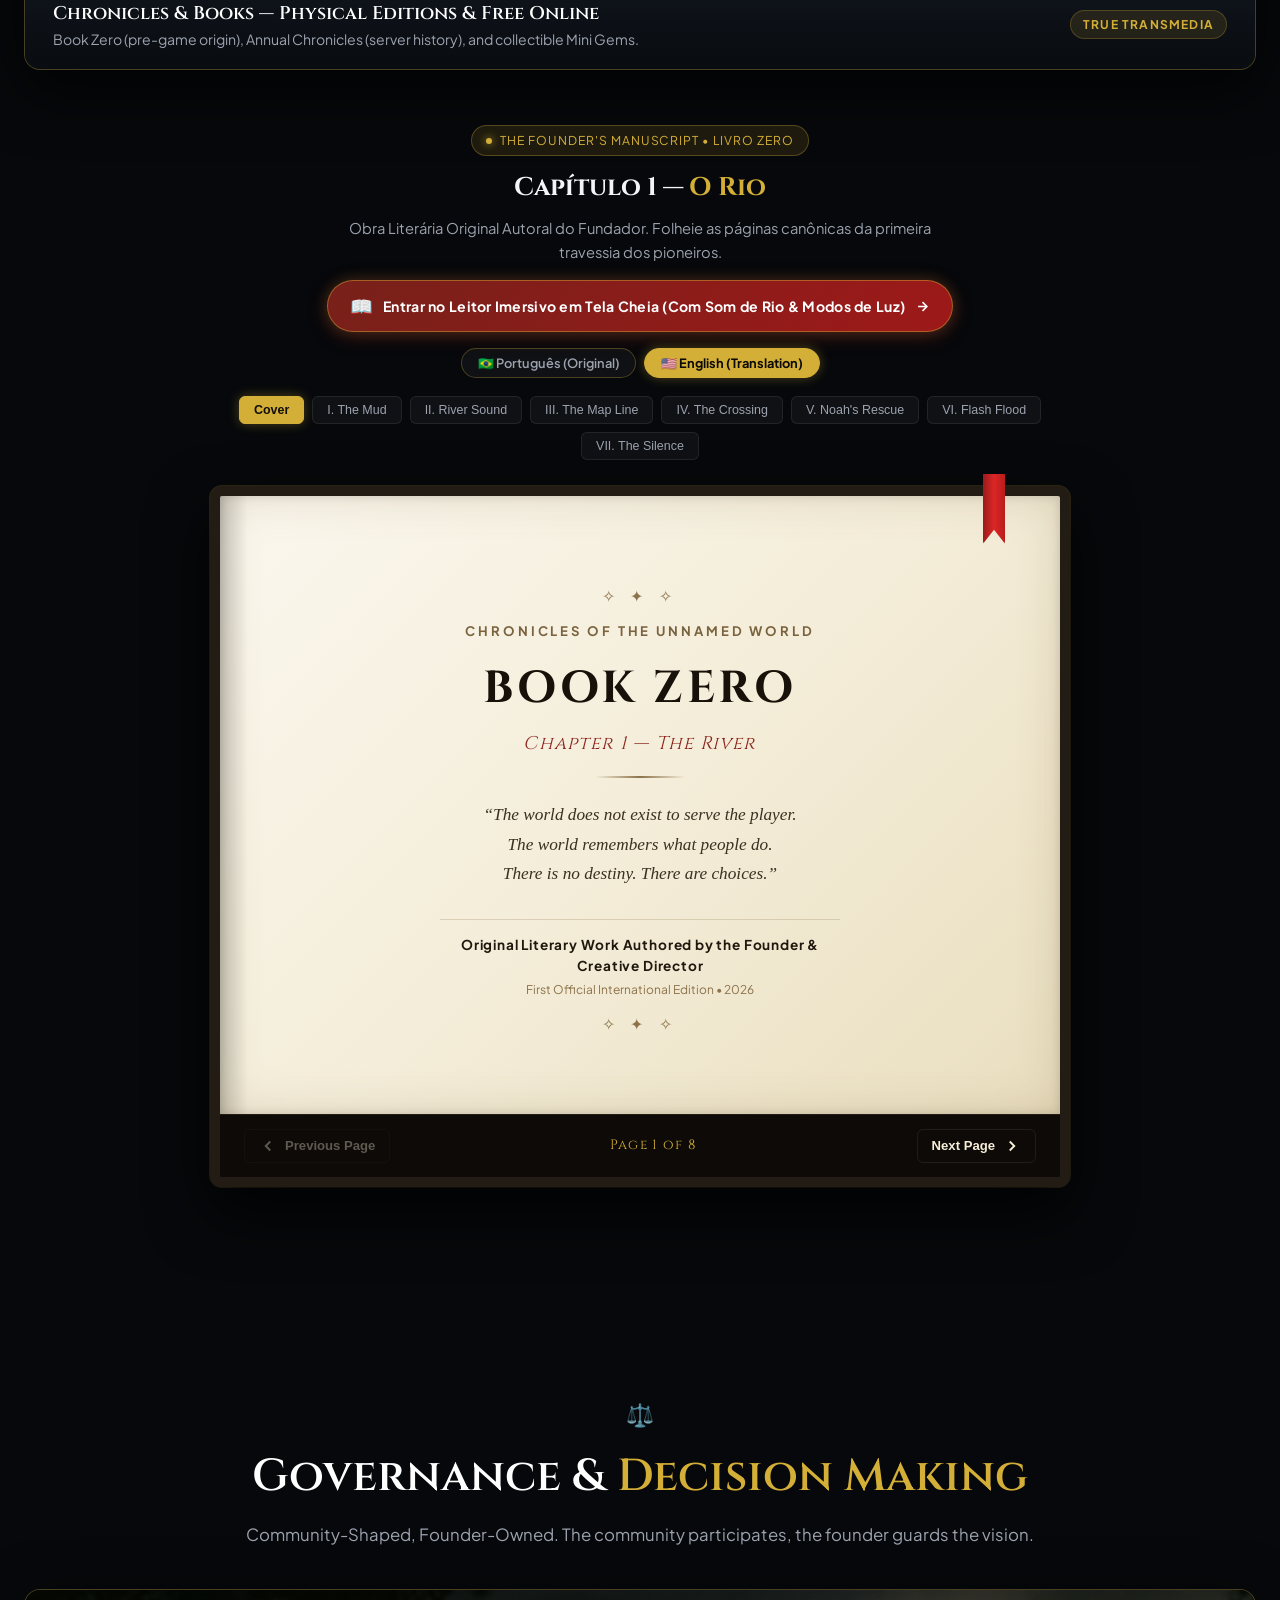
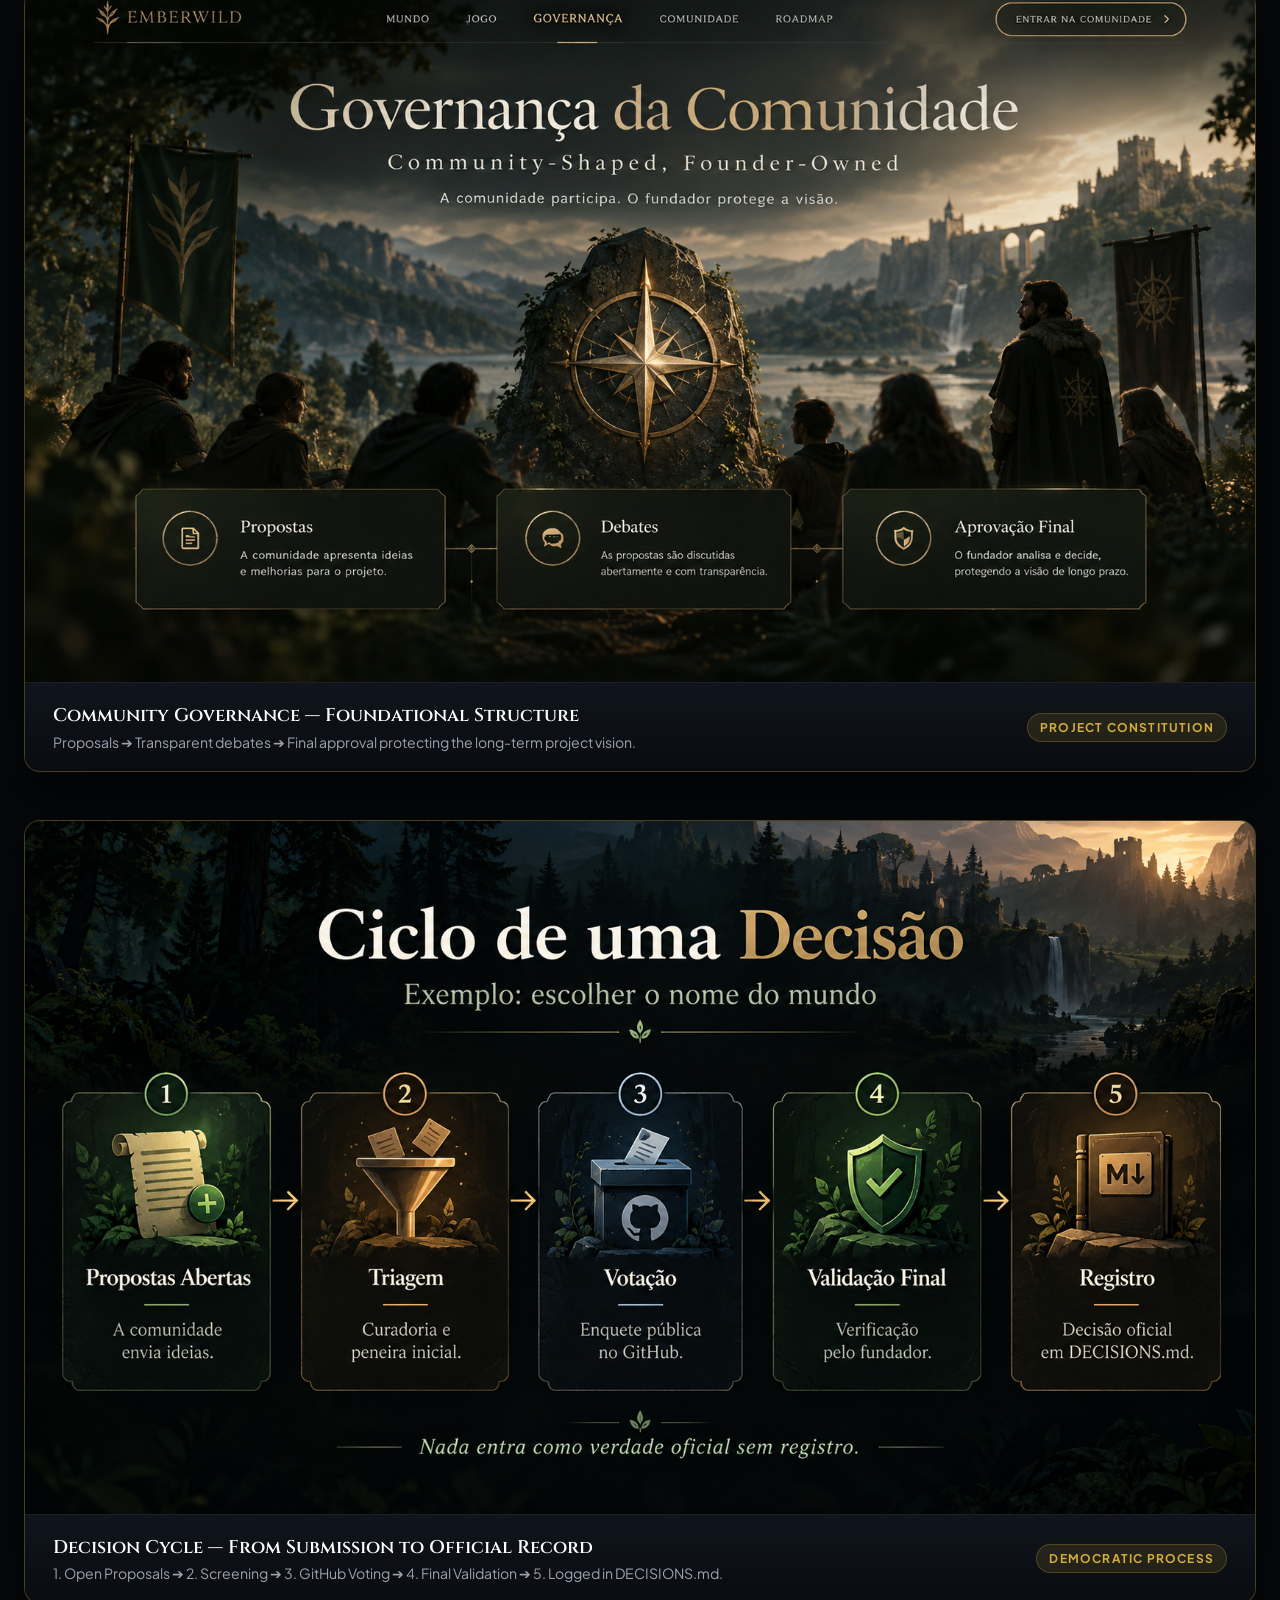
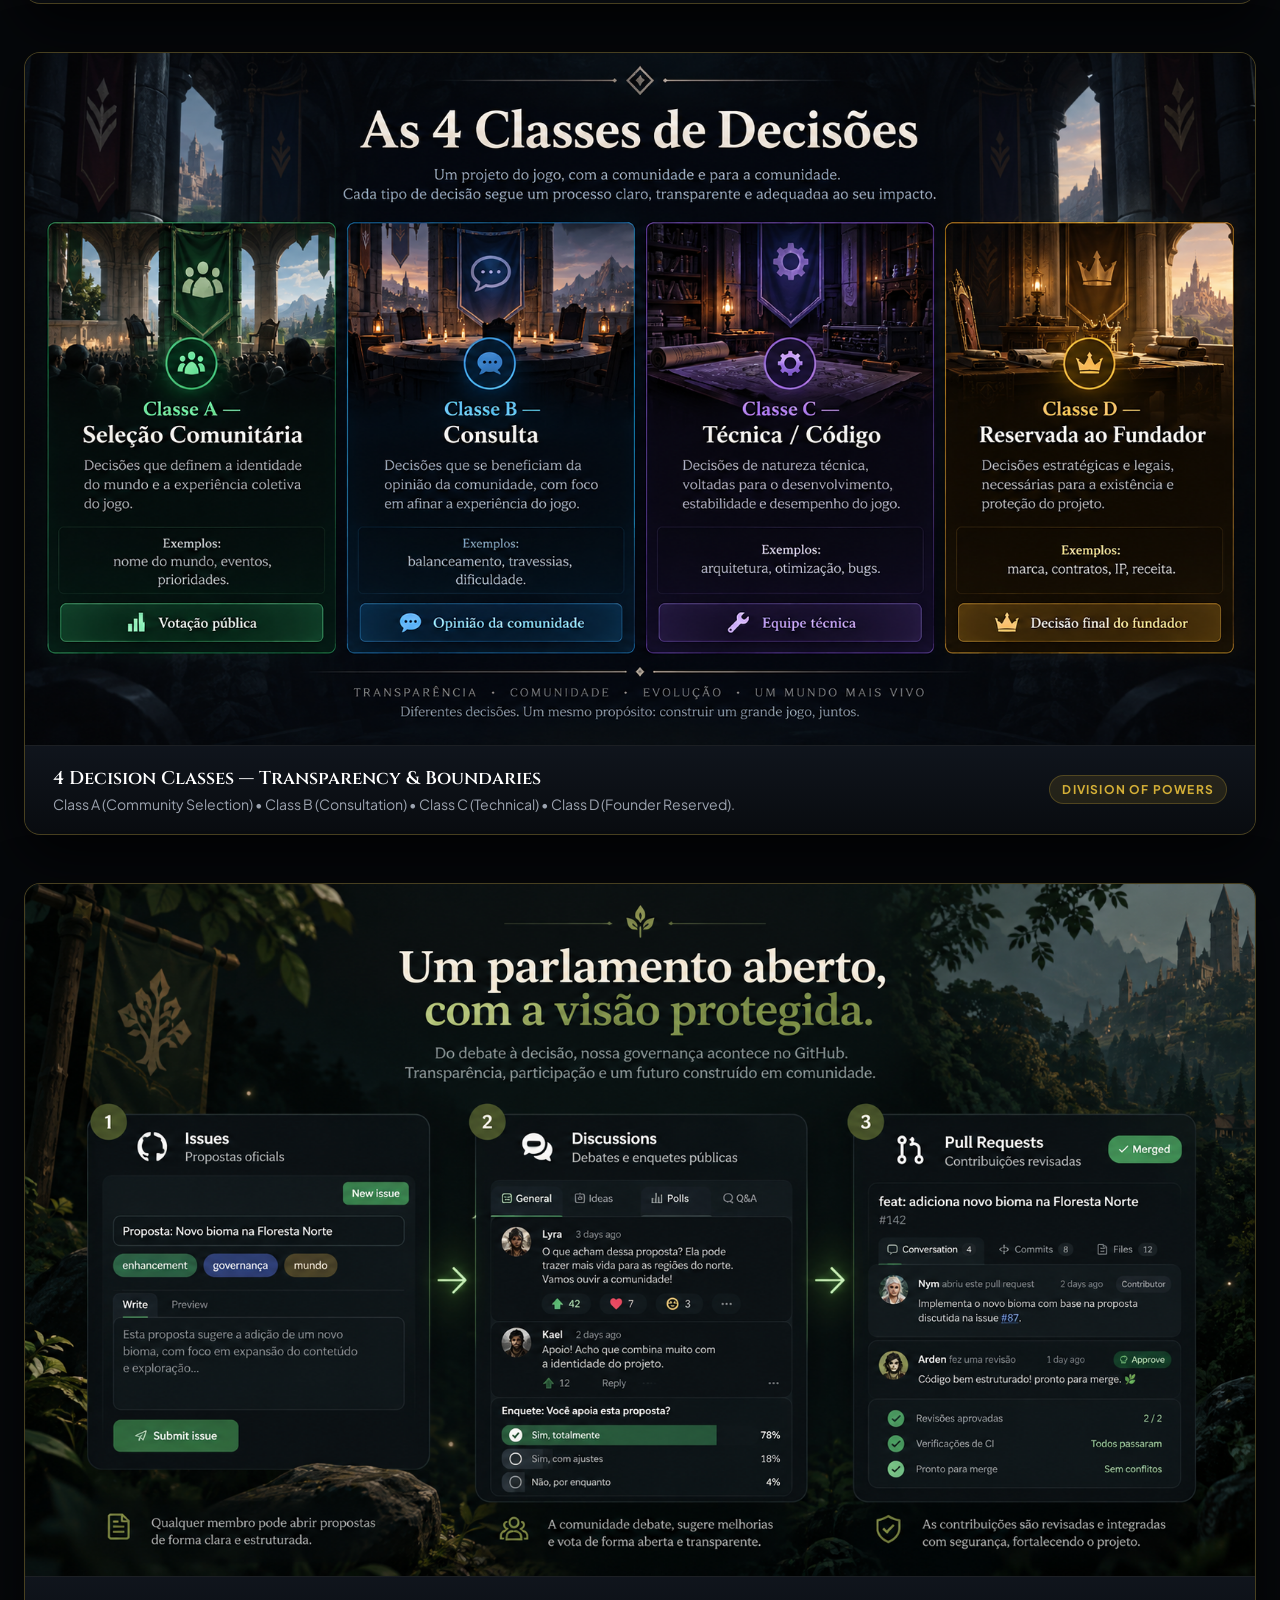
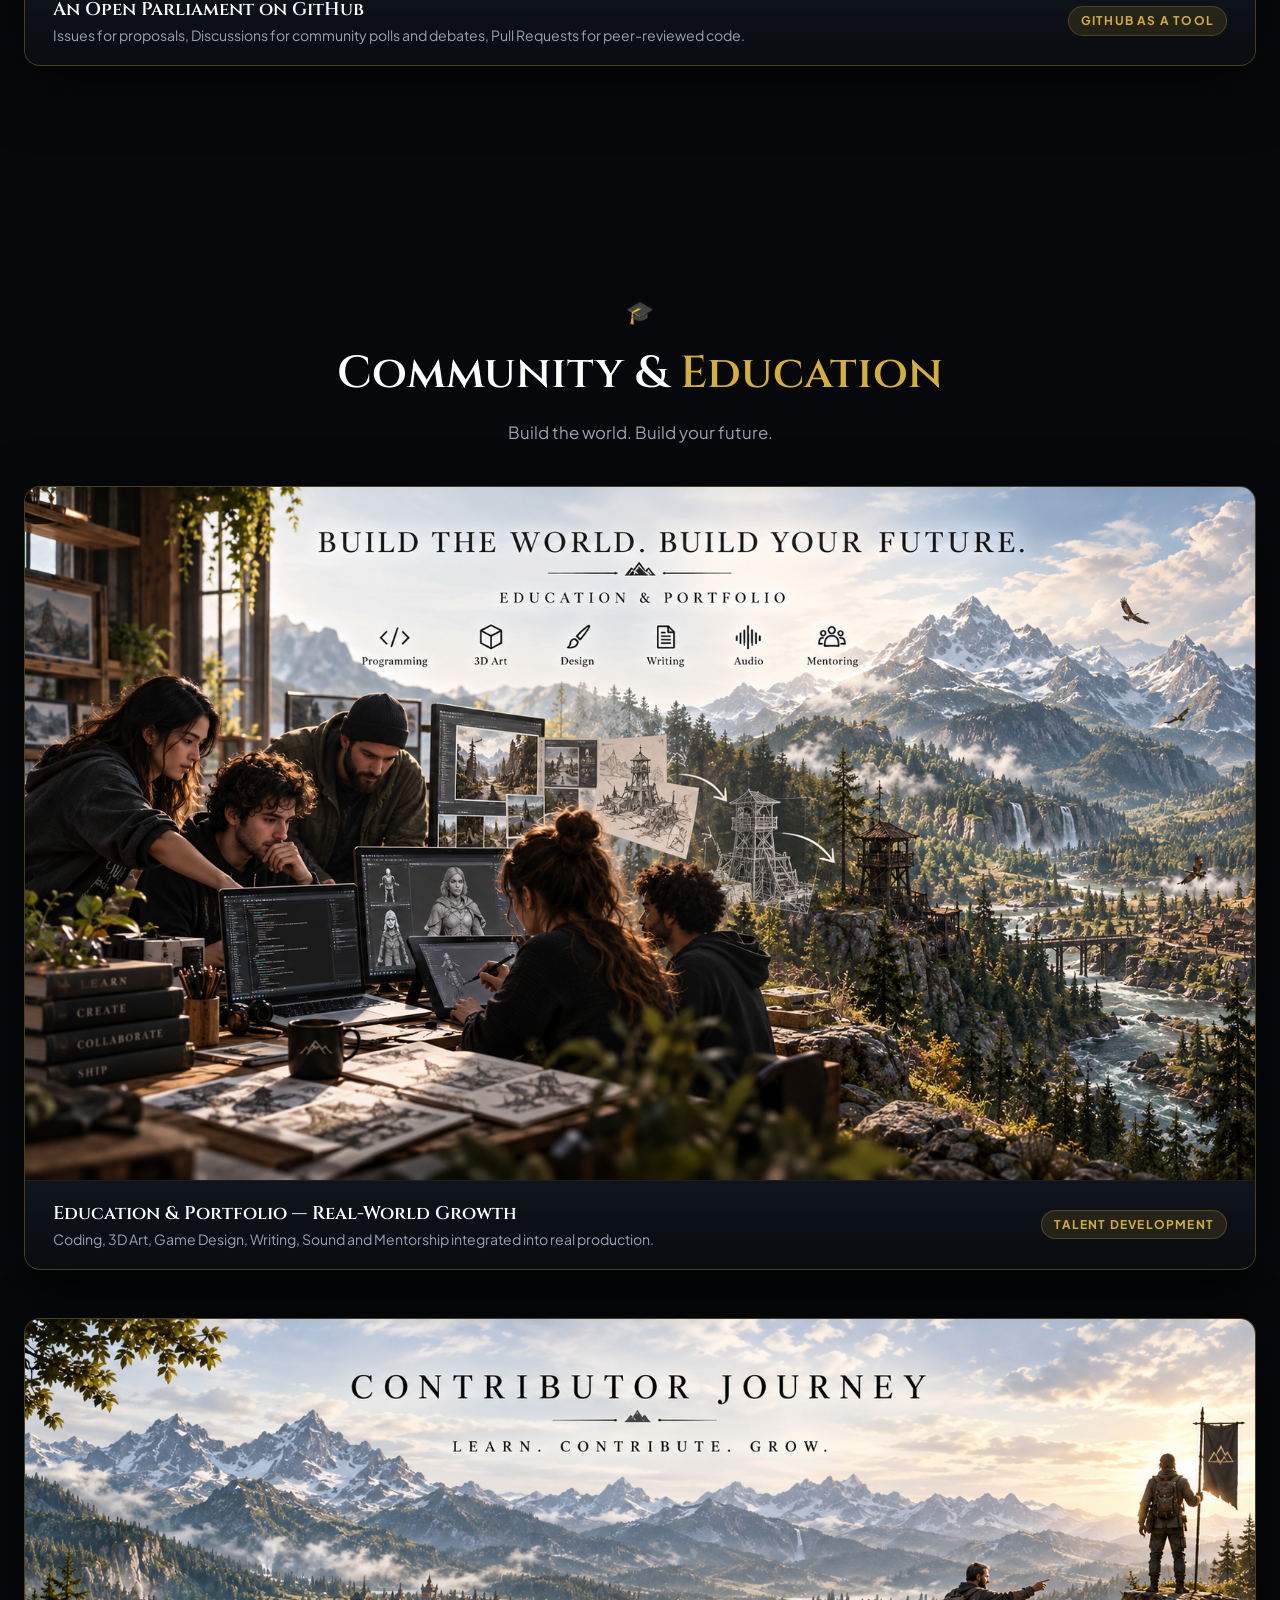
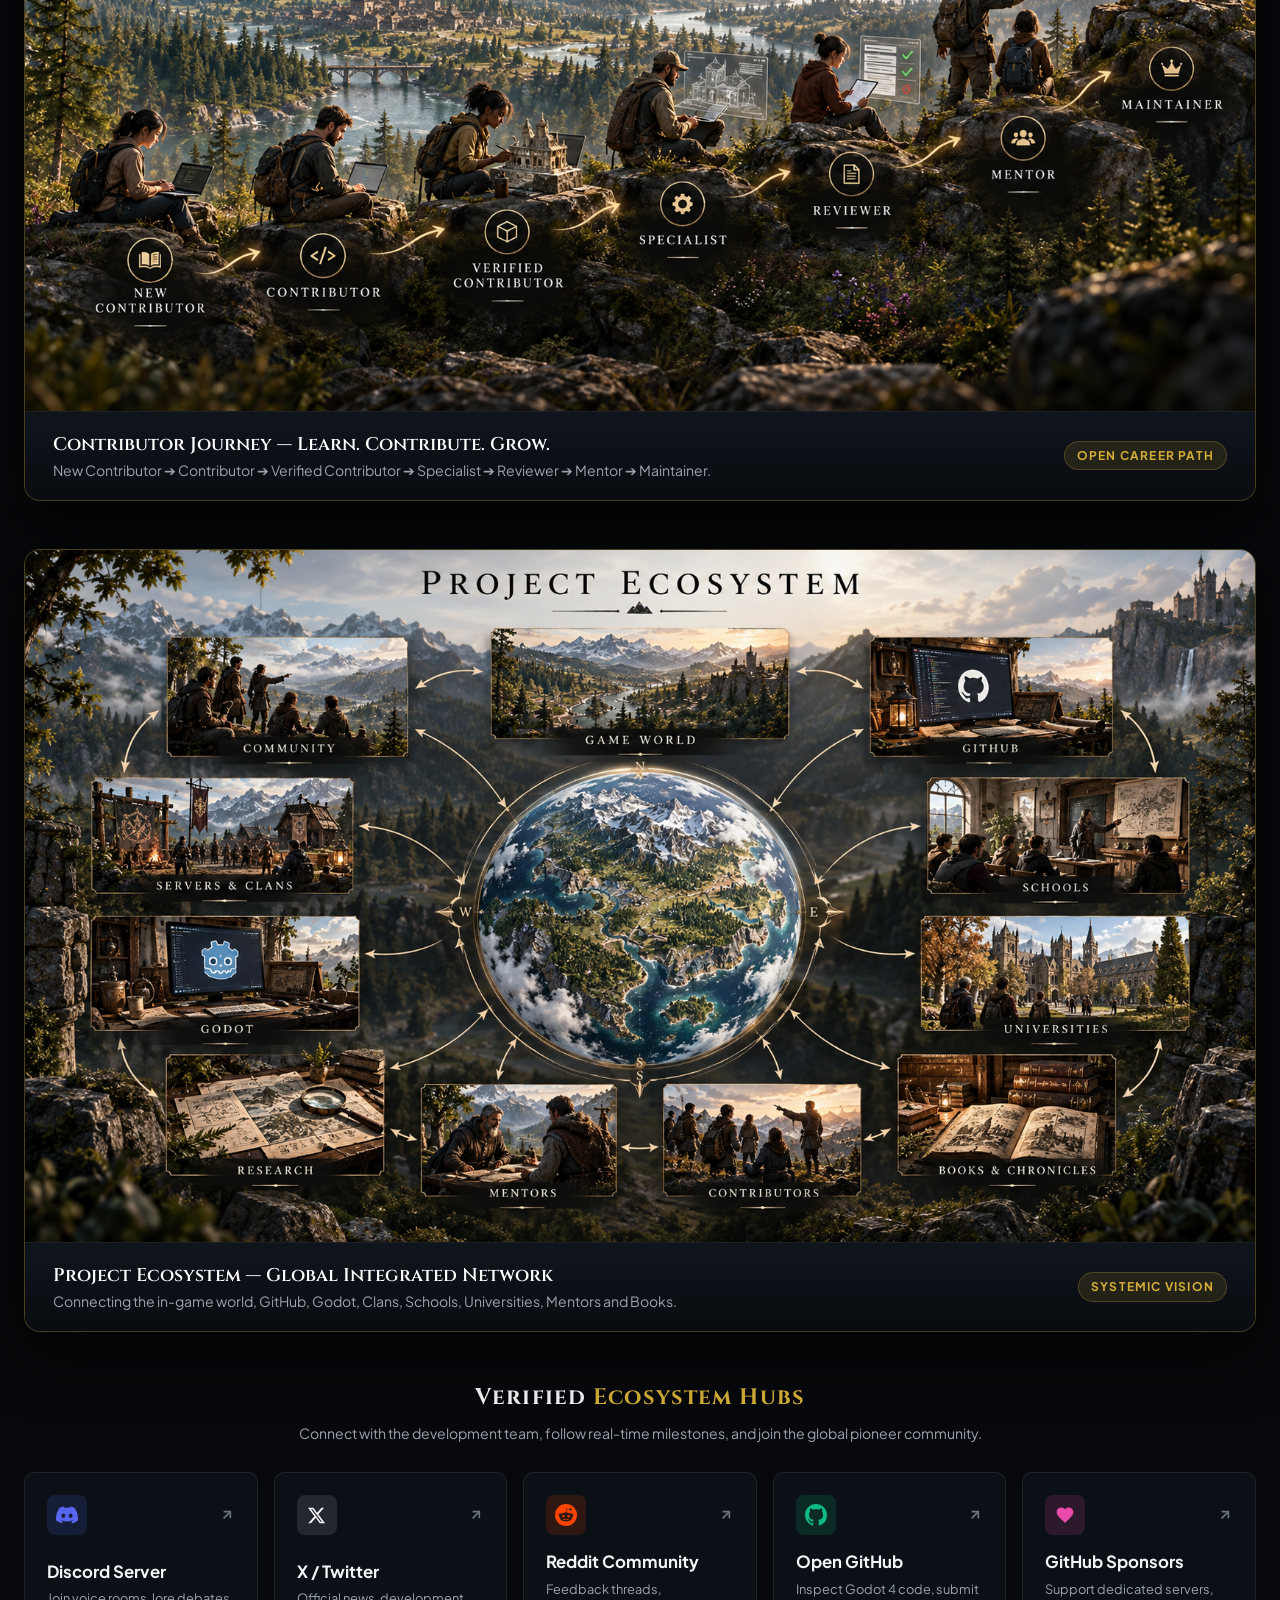
==== commit da9988bd: "fix(navbar & reader): eliminate text wrapping in navbar and enable full bilingual support (PT/EN) fo" ====
--- a/web/index.html
+++ b/web/index.html
@@ -304,6 +304,12 @@
           </a>
         </div>
         
+        <!-- Book Language Selector -->
+        <div class="book-lang-switch-row">
+          <button type="button" class="btn-book-lang-tab active" data-book-lang="pt" id="btnBookLangPt">🇧🇷 Português (Original)</button>
+          <button type="button" class="btn-book-lang-tab" data-book-lang="en" id="btnBookLangEn">🇺🇸 English (Translation)</button>
+        </div>
+
         <!-- Chapter Navigation Tabs -->
         <div class="book-chapter-tabs" id="bookChapterTabs">
           <button type="button" class="ch-tab active" data-page="0">Capa</button>
--- a/web/css/style.css
+++ b/web/css/style.css
@@ -97,18 +97,20 @@
 
 .nav-container {
   width: 100%;
-  max-width: var(--max-width);
+  max-width: 1440px;
   margin: 0 auto;
-  padding: 0 24px;
+  padding: 0 clamp(14px, 2vw, 28px);
   display: flex;
   align-items: center;
   justify-content: space-between;
+  gap: 14px;
 }
 
 .brand-logo {
   display: flex;
   align-items: center;
-  gap: 12px;
+  gap: 10px;
+  flex-shrink: 0;
 }
 
 .brand-icon {
@@ -121,6 +123,7 @@
   align-items: center;
   justify-content: center;
   color: var(--gold-primary);
+  flex-shrink: 0;
 }
 
 .brand-text-group {
@@ -130,36 +133,47 @@
 
 .brand-title {
   font-family: var(--font-serif);
-  font-size: 0.95rem;
+  font-size: 0.92rem;
   font-weight: 700;
-  letter-spacing: 0.14em;
+  letter-spacing: 0.12em;
   color: #fff;
+  white-space: nowrap;
 }
 
 .brand-status {
-  font-size: 0.65rem;
+  font-size: 0.62rem;
   color: var(--gold-primary);
-  letter-spacing: 0.08em;
+  letter-spacing: 0.06em;
   text-transform: uppercase;
   font-weight: 600;
+  white-space: nowrap;
 }
 
 .nav-menu {
   display: flex;
   align-items: center;
-  gap: 28px;
+  gap: clamp(10px, 1.4vw, 22px);
   list-style: none;
+  margin: 0;
+  padding: 0;
+  flex-shrink: 1;
+}
+
+.nav-item {
+  flex-shrink: 0;
 }
 
 .nav-item a {
   font-family: var(--font-serif);
-  font-size: 0.8rem;
+  font-size: clamp(0.72rem, 0.8vw, 0.78rem);
   font-weight: 600;
-  letter-spacing: 0.14em;
+  letter-spacing: 0.08em;
   text-transform: uppercase;
   color: var(--text-muted);
   padding: 6px 0;
   position: relative;
+  white-space: nowrap;
+  display: block;
 }
 
 .nav-item a:hover,
@@ -181,27 +195,50 @@
 .nav-actions-group {
   display: flex;
   align-items: center;
-  gap: 16px;
+  gap: clamp(6px, 0.9vw, 12px);
   flex-shrink: 0;
+}
+
+.btn-nav-discord {
+  display: inline-flex;
+  align-items: center;
+  gap: 6px;
+  background: rgba(88, 101, 242, 0.15);
+  border: 1px solid rgba(88, 101, 242, 0.35);
+  color: #e0e4fd;
+  padding: 7px 12px;
+  border-radius: 999px;
+  font-size: 0.78rem;
+  font-weight: 600;
+  white-space: nowrap;
+  transition: all 0.2s ease;
+}
+
+.btn-nav-discord:hover {
+  background: rgba(88, 101, 242, 0.3);
+  border-color: #5865f2;
+  color: #fff;
+  box-shadow: 0 0 10px rgba(88, 101, 242, 0.35);
 }
 
 /* Luxury Compact Language Dropdown */
 .lang-dropdown-wrapper {
   position: relative;
+  flex-shrink: 0;
 }
 
 .lang-luxury-btn {
   background: rgba(13, 18, 25, 0.85);
   border: 1px solid var(--border-gold);
   border-radius: 999px;
-  padding: 8px 14px;
+  padding: 7px 12px;
   color: var(--gold-light);
   font-family: var(--font-body);
-  font-size: 0.8rem;
+  font-size: 0.78rem;
   font-weight: 600;
   display: inline-flex;
   align-items: center;
-  gap: 7px;
+  gap: 6px;
   cursor: pointer;
   transition: all 0.2s ease;
   white-space: nowrap;
@@ -304,23 +341,53 @@
   white-space: nowrap;
   flex-shrink: 0;
   border: 1px solid var(--gold-primary);
-  background: rgba(212, 175, 55, 0.08);
-  padding: 9px 22px;
+  background: rgba(212, 175, 55, 0.1);
+  padding: 7px 16px;
   border-radius: 999px;
   font-family: var(--font-serif);
-  font-size: 0.75rem;
-  letter-spacing: 0.12em;
+  font-size: 0.72rem;
+  letter-spacing: 0.08em;
   text-transform: uppercase;
   color: var(--gold-light);
   display: inline-flex;
   align-items: center;
-  gap: 8px;
+  gap: 6px;
+  transition: all 0.2s ease;
 }
 
 .btn-nav-action:hover {
-  background: rgba(212, 175, 55, 0.22);
+  background: rgba(212, 175, 55, 0.25);
   border-color: #fff;
   transform: translateY(-1px);
+}
+
+@media (max-width: 1240px) {
+  .nav-menu {
+    gap: 12px;
+  }
+  .nav-item a {
+    font-size: 0.72rem;
+    letter-spacing: 0.05em;
+  }
+  .brand-title {
+    font-size: 0.85rem;
+  }
+}
+
+@media (max-width: 1080px) {
+  .nav-menu {
+    gap: 8px;
+  }
+  .btn-nav-discord span {
+    display: none;
+  }
+  .btn-nav-discord {
+    padding: 7px 9px;
+  }
+  .btn-nav-action {
+    padding: 6px 12px;
+    font-size: 0.68rem;
+  }
 }
 
 /* ==========================================================================
@@ -1197,6 +1264,40 @@
   font-size: 1.15rem;
 }
 
+/* Book Language Switch Row */
+.book-lang-switch-row {
+  display: flex;
+  justify-content: center;
+  gap: 8px;
+  margin: 16px auto 6px auto;
+}
+
+.btn-book-lang-tab {
+  background: rgba(255, 255, 255, 0.04);
+  border: 1px solid var(--border-gold);
+  border-radius: 999px;
+  color: var(--text-muted);
+  font-family: var(--font-body);
+  font-size: 0.8rem;
+  font-weight: 600;
+  padding: 6px 16px;
+  cursor: pointer;
+  transition: all 0.2s ease;
+}
+
+.btn-book-lang-tab.active {
+  background: var(--gold-primary);
+  color: #0b0906;
+  font-weight: 700;
+  box-shadow: 0 0 12px rgba(212, 175, 55, 0.35);
+  border-color: var(--gold-primary);
+}
+
+.btn-book-lang-tab:hover:not(.active) {
+  background: rgba(212, 175, 55, 0.15);
+  color: #ffffff;
+}
+
 /* Chapter Navigation Tabs */
 .book-chapter-tabs {
   display: flex;
